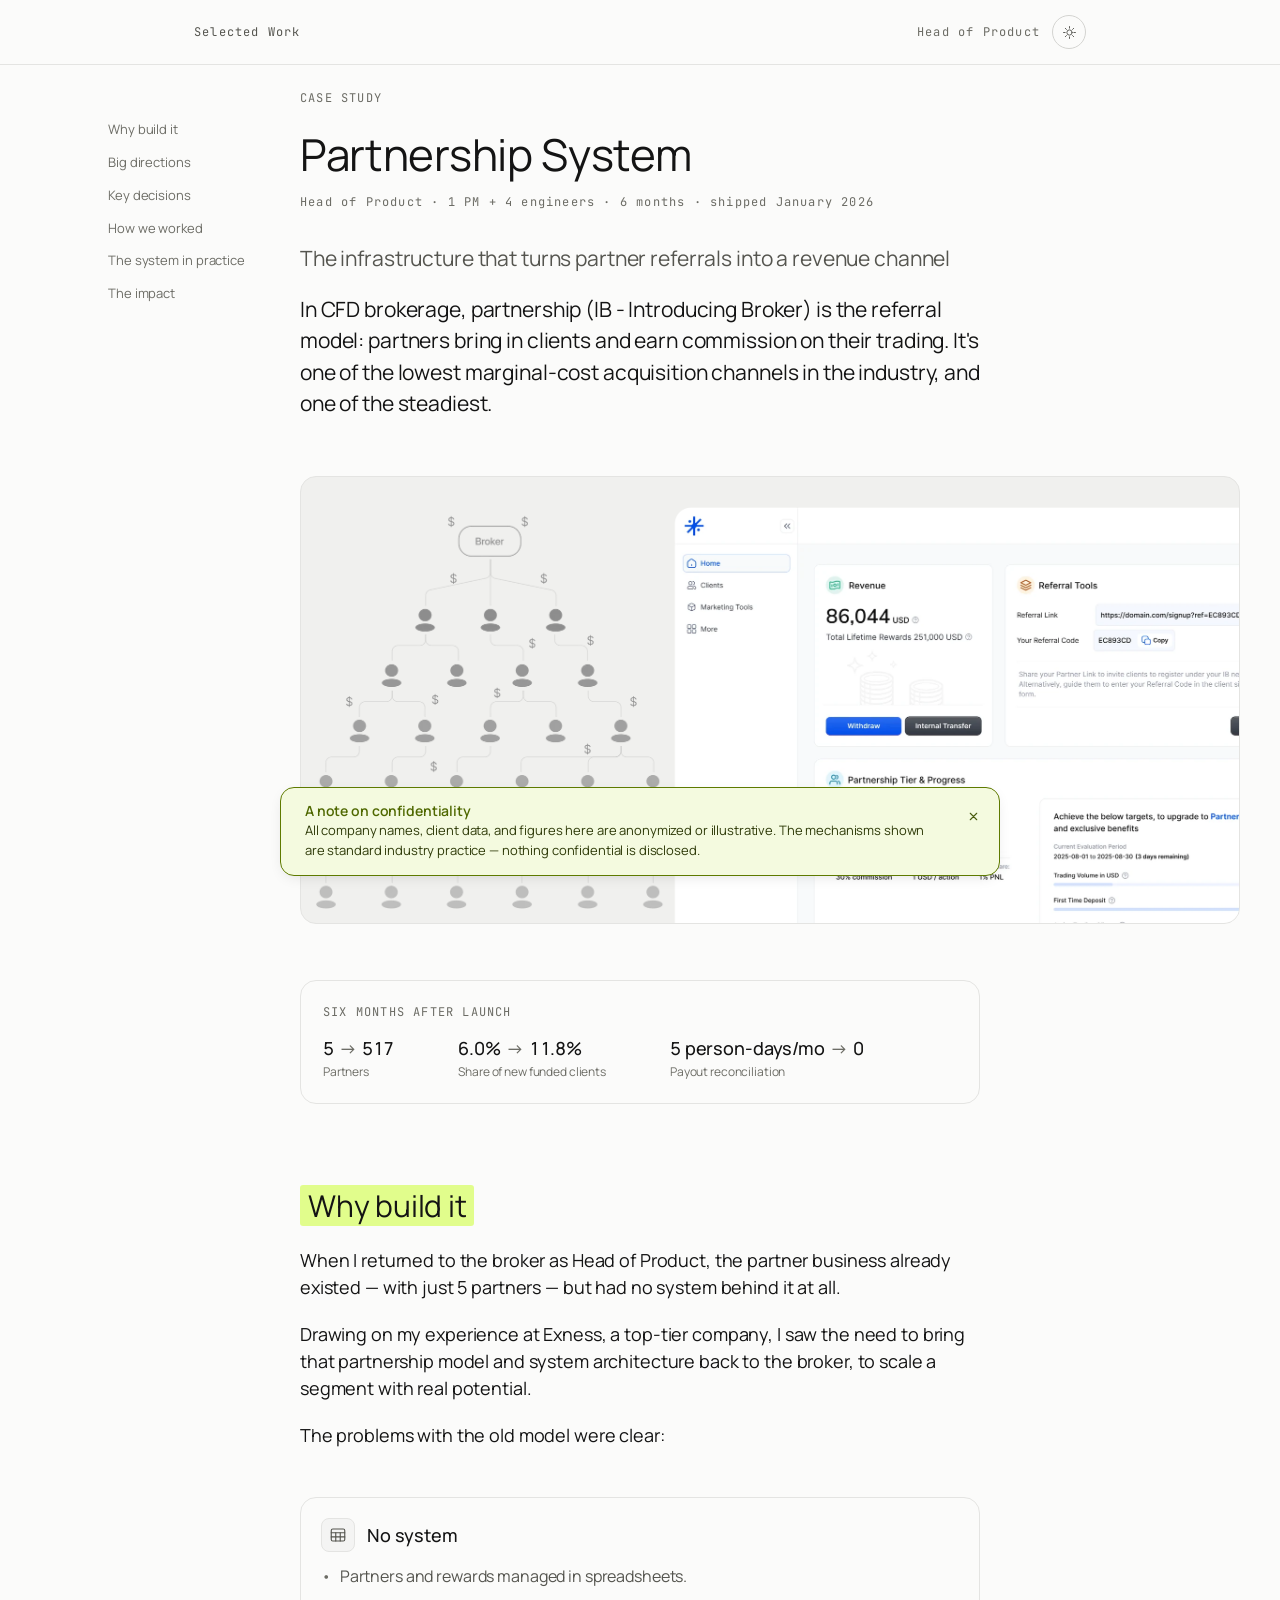
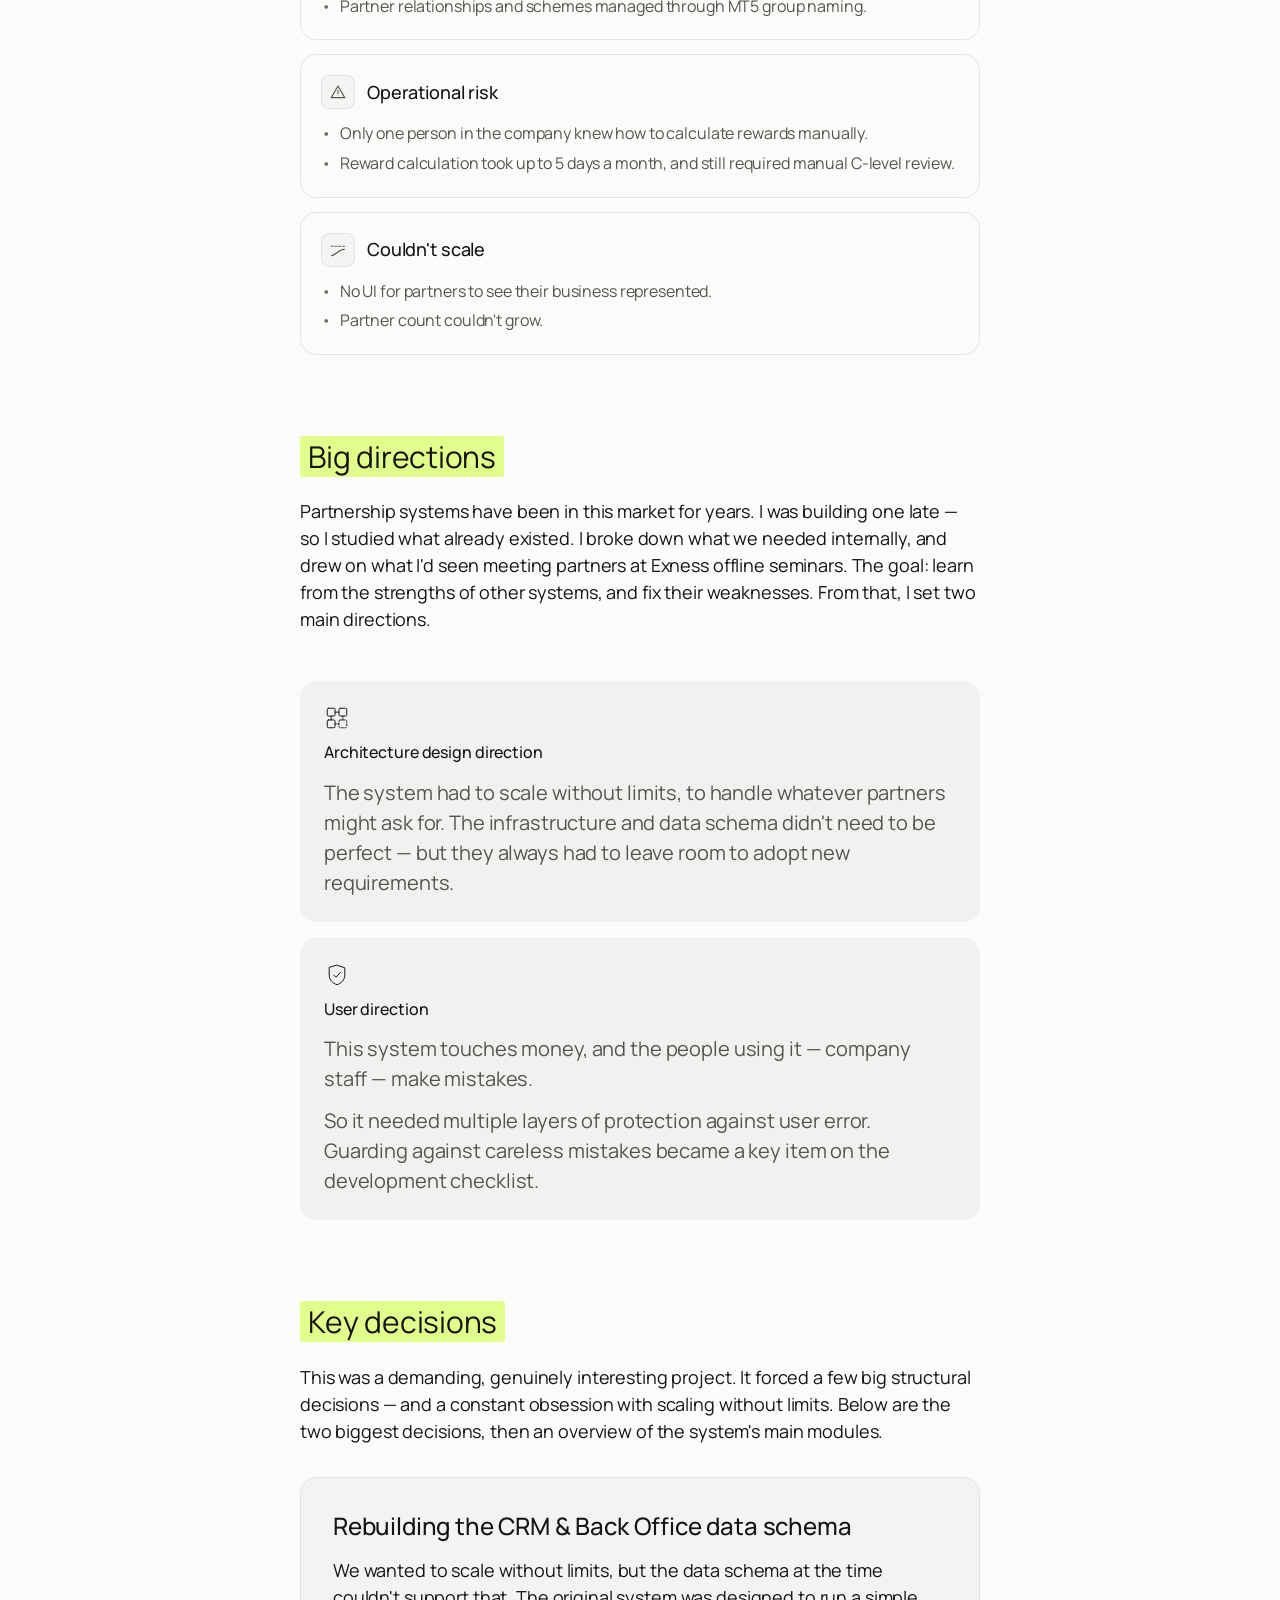
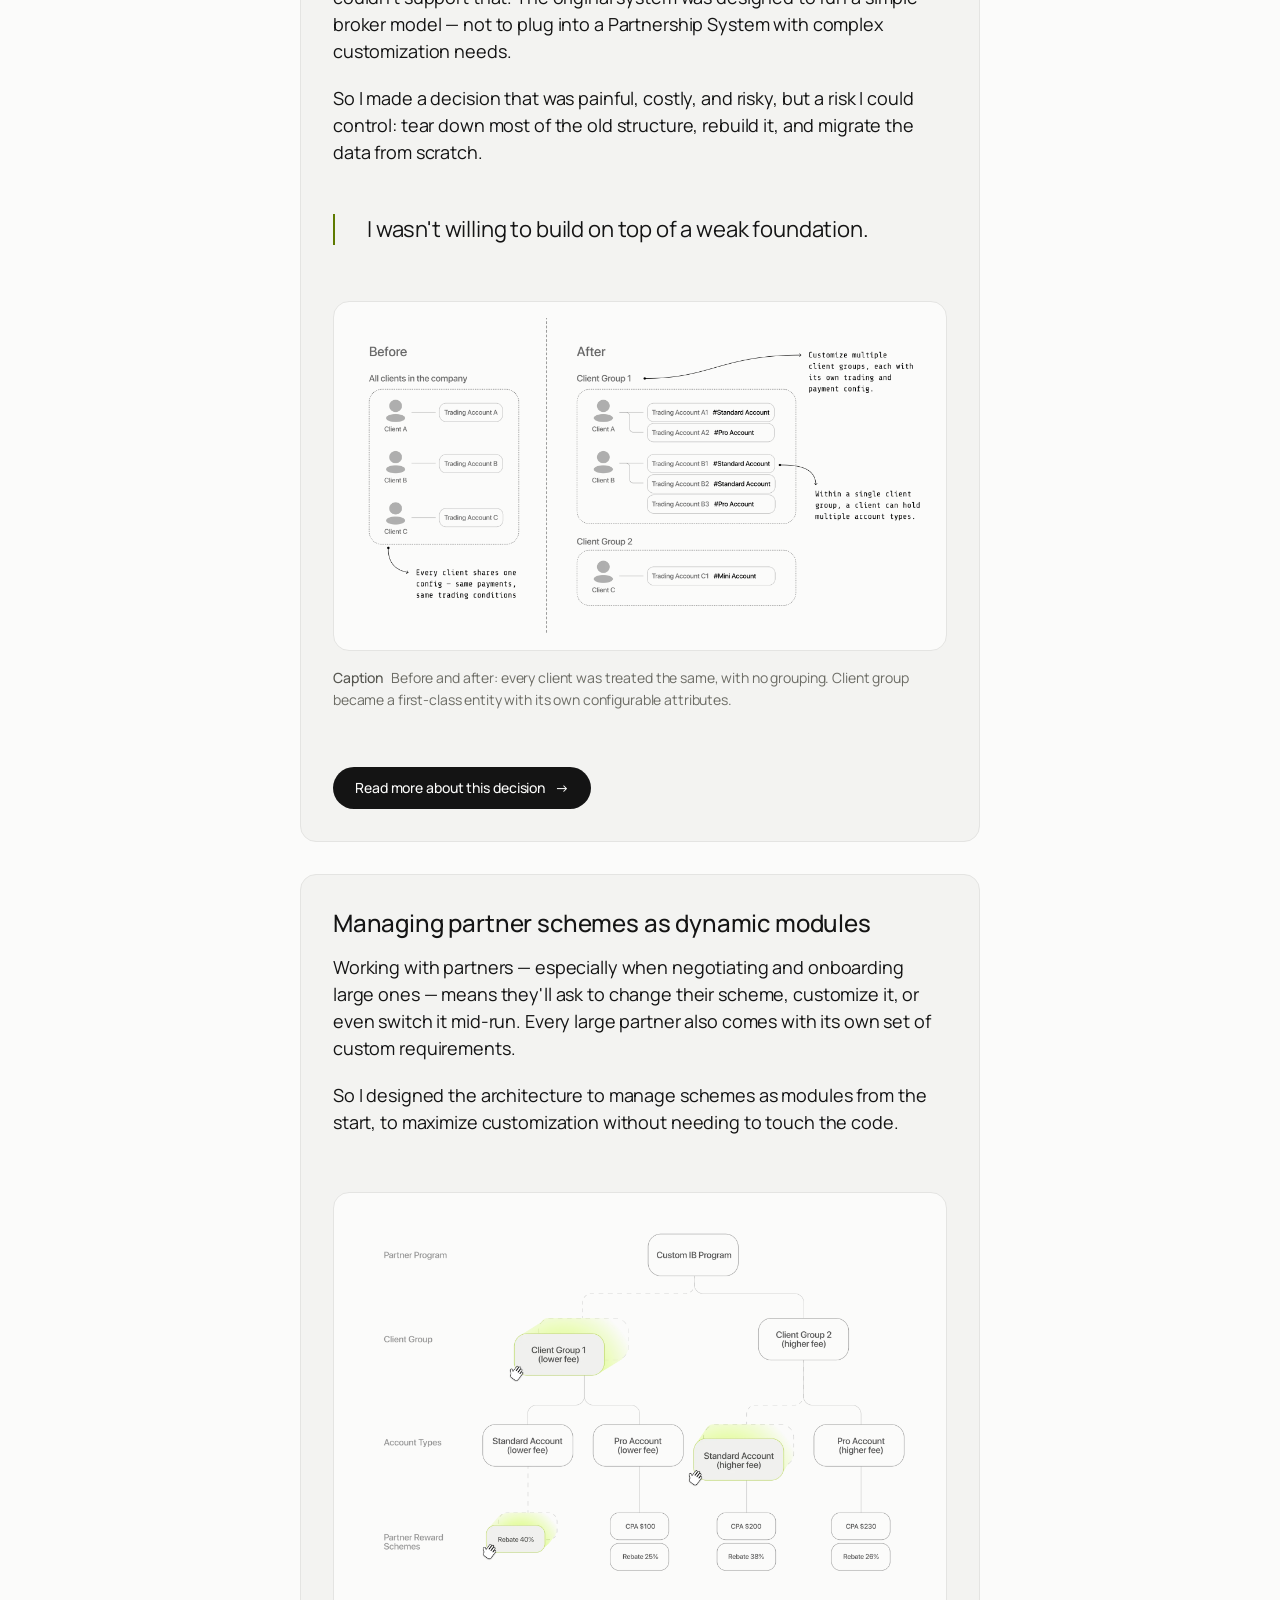
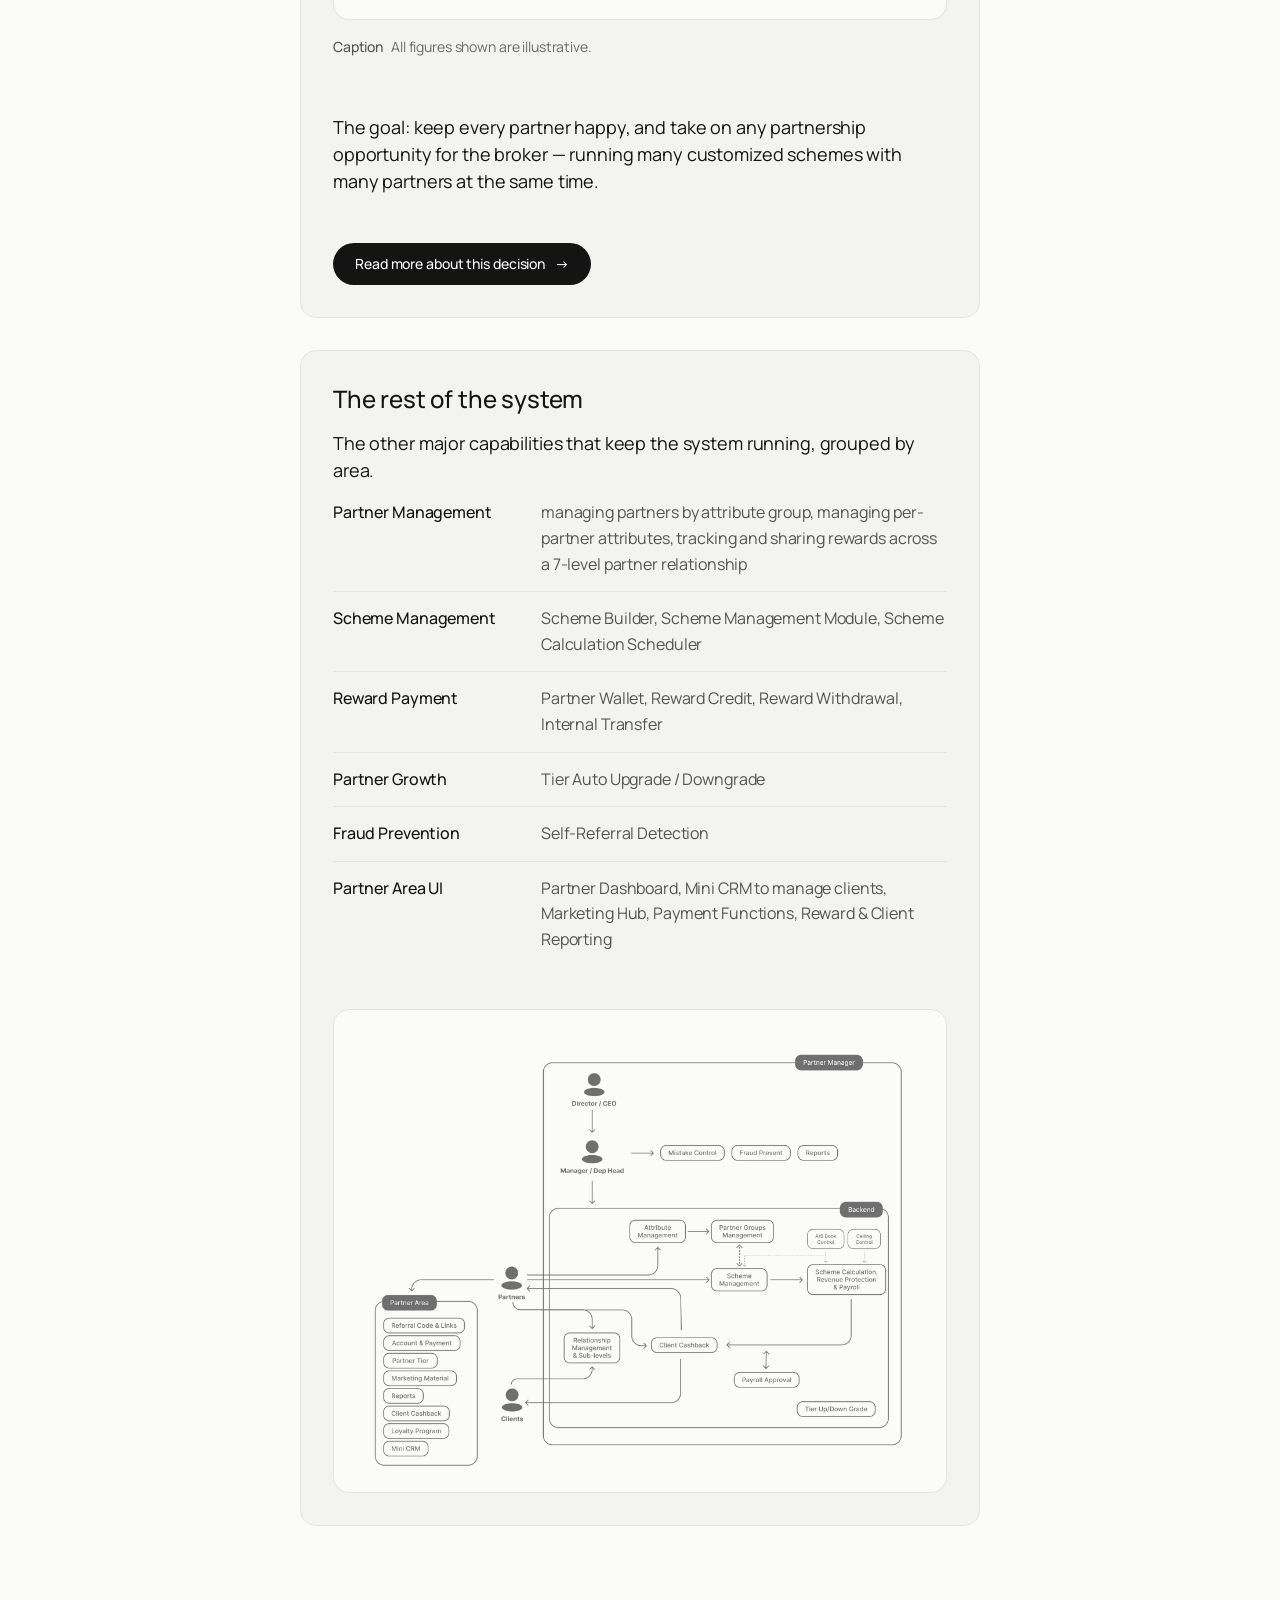
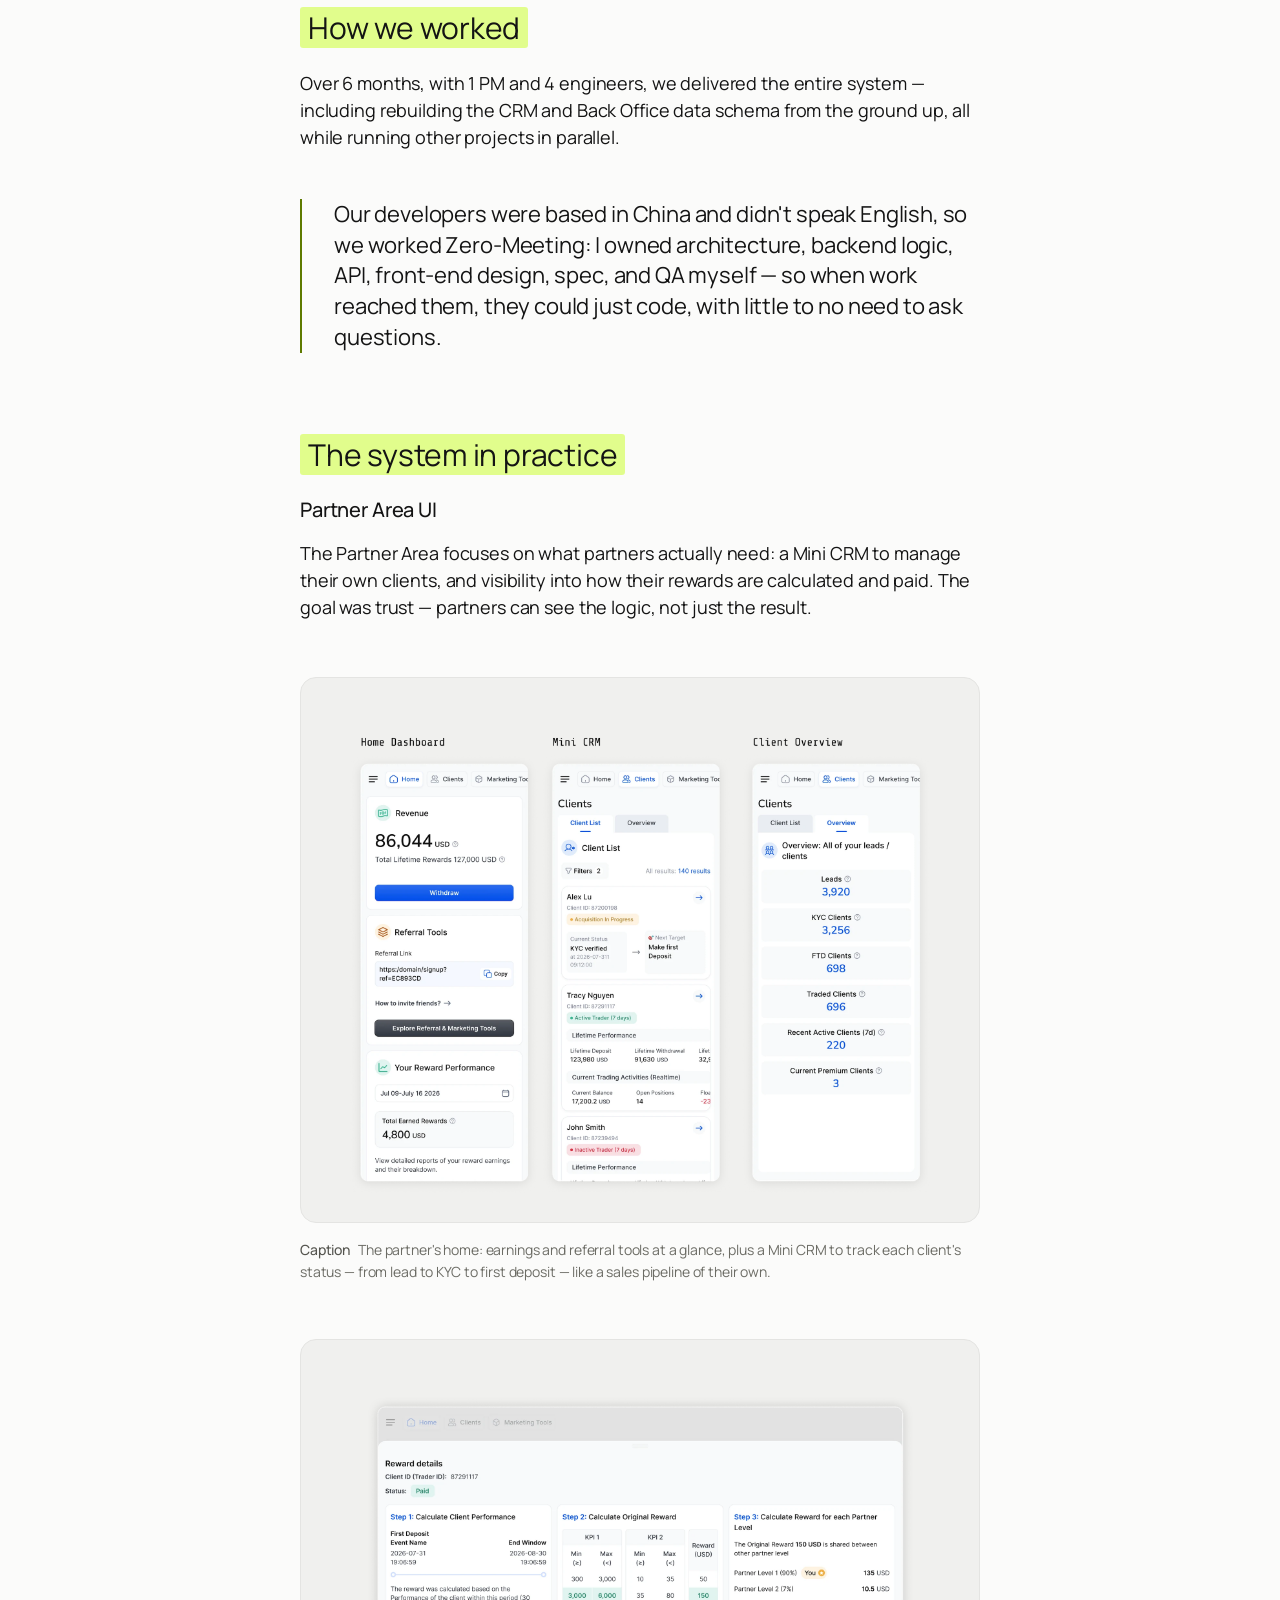
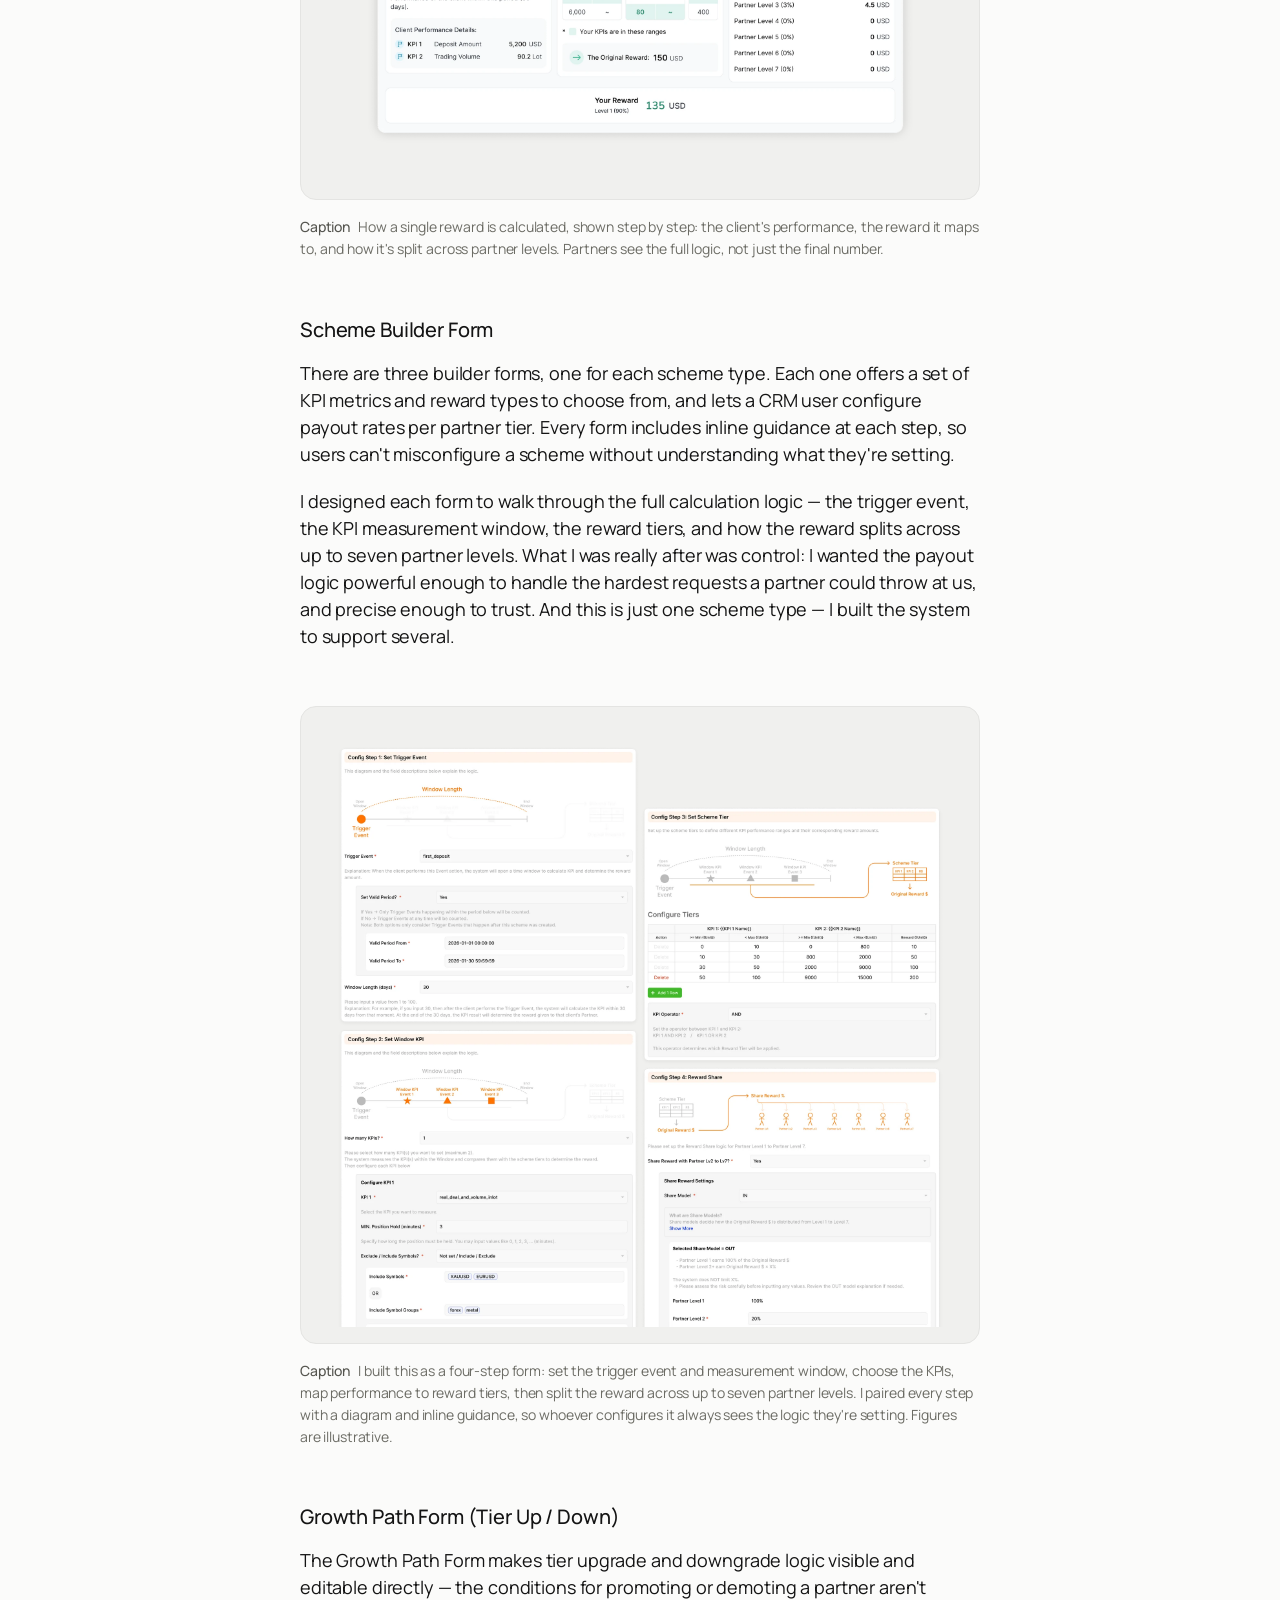
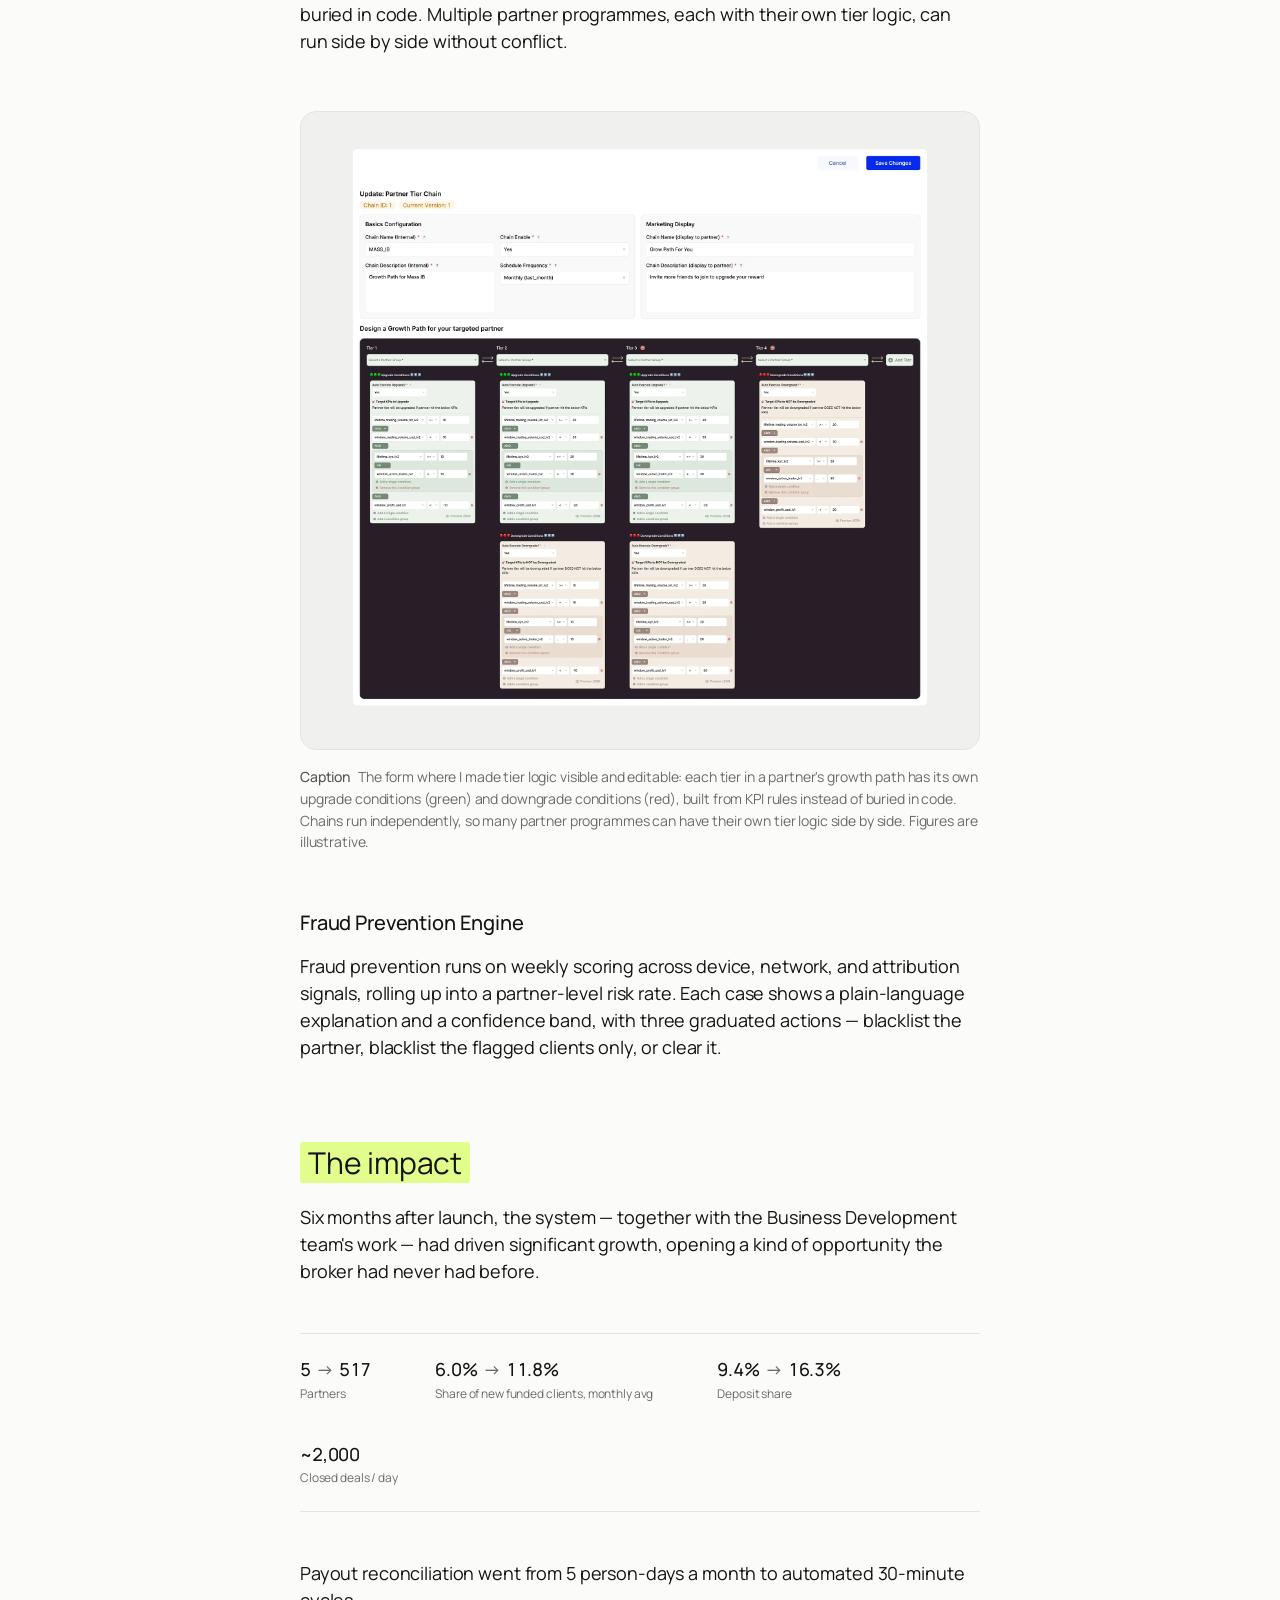
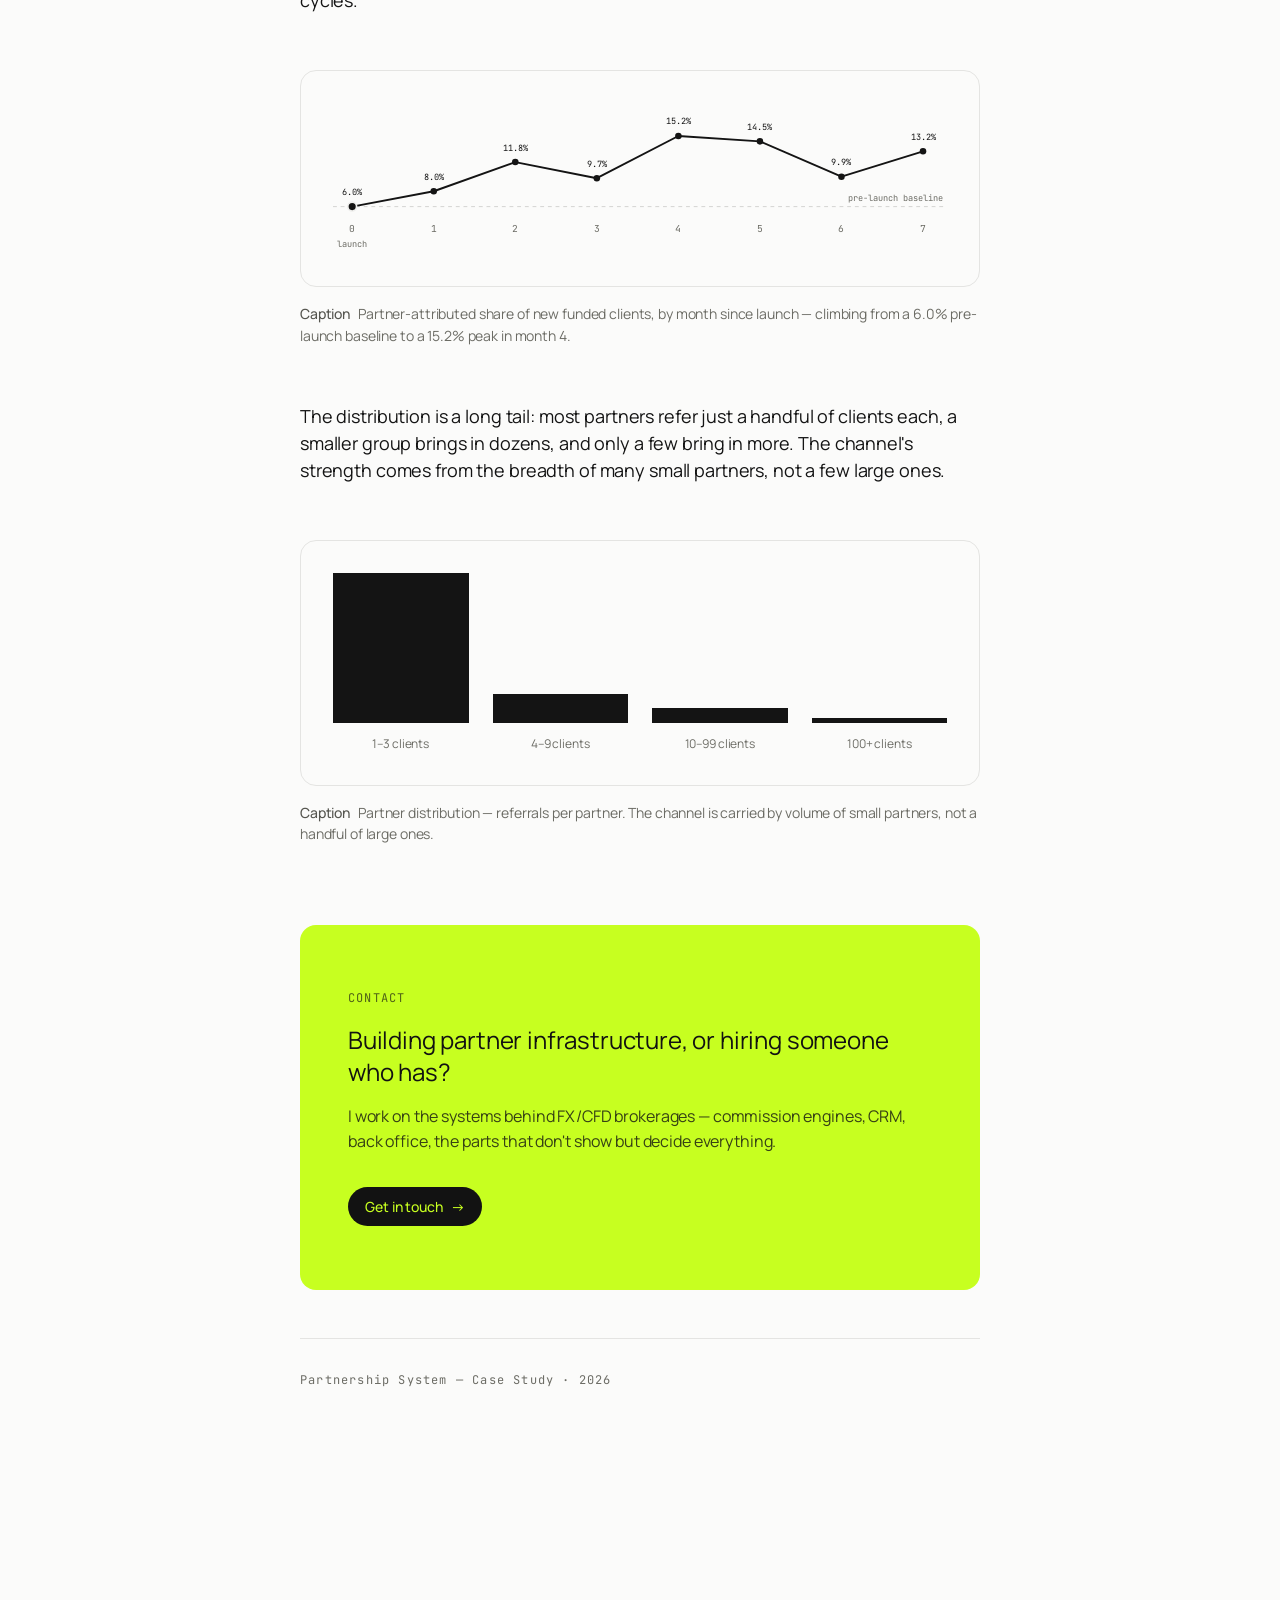
==== partnership-case-study.html @ 78aa5849 "Defer non-hero images with loading="lazy" 24 of 26 images get loading="lazy"; all 26 get decoding="a" ====
<!DOCTYPE html>
<html lang="en" data-theme="light">
<head>
<meta charset="UTF-8">
<meta name="viewport" content="width=device-width, initial-scale=1.0">
<title>Partnership System — Case Study</title>
<meta name="description" content="The infrastructure that turns partner referrals into a revenue channel.">
<!-- theme-color is for Chromium browsers, which do honour it and DO repaint
     when the content attribute changes at runtime.

     It does nothing on iOS 26+. Safari 26 dropped theme-color: the tag still
     parses, the value is ignored. Safari instead samples the background-color
     of a position:fixed/sticky element sitting within 4px of the top (or 3px
     of the bottom), at least 80% wide and 3px tall, and falls back to <body>.
     On this page that source is .topbar. Crucially the sample is taken at
     first render and is never retaken — changing colours from JS does not
     re-tint the bar, by design. So on iOS the status bar is correct on load
     and then holds that colour until the page reloads. Four escalating
     workarounds (re-inserting the tag, deferring through rAF, forcing reflow,
     mutating twice across frames) were tried on device and none can work,
     because none of them touch the mechanism Safari actually reads.

     No media attribute: on browsers that DO read theme-color, the first tag
     whose media matches wins, so an OS-matched media tag would outrank this
     one and follow the system setting instead of the page's own toggle. -->
<meta name="theme-color" id="themeColorMeta" content="#FBFBFA">
<link rel="preconnect" href="https://fonts.googleapis.com">
<link rel="preconnect" href="https://fonts.gstatic.com" crossorigin>
<link href="https://fonts.googleapis.com/css2?family=Manrope:wght@400;500&family=JetBrains+Mono:wght@400;500&display=swap" rel="stylesheet">
<script>
  (function(){
    /* Light is the default: this is a long-form reading surface. */
    var t='light';
    try{ t = localStorage.getItem('nt-theme') || 'light'; }catch(e){}
    t = (t==='dark') ? 'dark' : 'light';
    document.documentElement.setAttribute('data-theme', t);

    window.setThemeColor = function(mode){
      /* Chromium reads this and repaints on change. Safari 26 ignores it. */
      var m = document.getElementById('themeColorMeta');
      if (m) m.setAttribute('content', mode === 'dark' ? '#242424' : '#FBFBFA');

      /* Safari 26: the tint is sampled from the render tree, not from the tag,
         and a colour change alone does not trigger a fresh sample. Taking the
         sampled element out of the render tree and putting it back does — that
         is the only documented lever. display:none is required; opacity or
         visibility leave the element in the tree and still sampled.
         Reading offsetHeight between the two writes forces the removal to be
         laid out, otherwise the pair collapses into one style recalculation
         and the tree never actually changes. */
      var strip = document.getElementById('tintStrip');
      if (strip) {
        strip.style.display = 'none';
        void strip.offsetHeight;
        strip.style.display = '';
      }
    };
    /* Runs in <head>, before first paint. */
    window.setThemeColor(t);
  })();
</script>
<style>
/* ============================================================
   nexttrade.ai — Design Tokens (inlined)
   Base: Supabase, adopted as dark mode. Lime #C7FF20 replaces
   phosphor green. Light mode is a positional inversion.
   LAYOUT: long-form article. Single reading column is the spine.
   ============================================================ */
:root{
  --accent:#C7FF20;
  --accent-hover:#B8EE12;
  --accent-ink:#121212;

  --font-sans:'Manrope', ui-sans-serif, system-ui, -apple-system,
              BlinkMacSystemFont, 'Segoe UI', Roboto, sans-serif;
  --font-mono:'JetBrains Mono', ui-monospace, SFMono-Regular, Menlo,
              Monaco, Consolas, monospace;

  --fw-regular:400;
  --fw-medium:500;

  --tracking:-0.007em;
  --tracking-mono:0.100em;
  --tracking-label:0.08em;

  --text-caption:12px;     --leading-caption:1.5;
  --text-body-sm:14px;     --leading-body-sm:1.43;
  --text-body:16px;        --leading-body:1.5;
  --text-subheading:18px;  --leading-subheading:1.38;
  --text-heading-sm:24px;  --leading-heading-sm:1.33;
  --text-heading:36px;     --leading-heading:1.2;
  --text-display:72px;     --leading-display:1;

  /* article layer: prose runs at the 18px step with reading leading,
     and the title caps below display — 72px is landing-page scale.
     1.5, not 1.6: the type size already sits at the low end of the long-form
     band, so the density complaint was leading and paragraph air, not glyph
     size. 1.5 lands between the news register (1.4) and long-form (1.6). */
  --leading-prose:1.5;

  /* Article type ladder — one size per role, no shared steps.
     desktop: 16 -> 18 -> 20 -> 21 -> 22 -> 30 -> 44
     mobile : 15 -> 17 -> 20 -> 18 -> 18 -> 24 -> 30   (overrides below) */
  --text-title:44px;    /* hero h1                */
  --text-h2:30px;       /* section heading        */
  --text-pull:22px;     /* pull-quote             */
  --text-lede:21px;     /* lede + subtitle/deck   */
  --text-subhead:20px;  /* h3.sub                 */
  --text-dbox-title:24px; /* decision-box title — fills the empty 20->30 rung */
  --text-prose:18px;    /* main body              */
  --text-nested:16px;   /* deep-dive / list / quote */

  --space-8:8px;   --space-16:16px;  --space-24:24px;  --space-32:32px;
  --space-40:40px; --space-48:48px;  --space-64:64px;  --space-80:80px;
  --space-96:96px; --space-112:112px;--space-128:128px;

  --radius-input:8px; --radius-card:16px; --radius-pill:9999px;

  /* Vertical rhythm scale — ascending, each step visibly distinct:
     line 28.8 -> paragraph 28 -> sub-head 48 -> figure 56 -> section 80 */
  --gap-para:20px;          /* p -> p — was 28 (a full blank line at 1.6) */
  --gap-block:48px;         /* .figures, details, list, note, h3.sub, .pull */
  --gap-figure:56px;        /* figures, symmetric               */
  --gap-section:80px;       /* .sec / .burst, uniform           */
  --gap-sec-after:20px;     /* h2 -> first paragraph            */
  --gap-subhead-after:16px; /* h3.sub -> its first paragraph    */
  --gap-dbox:32px;          /* decision box -> decision box     */

  --measure:680px;      /* the reading column — the spine */
  --measure-wide:940px; /* figures may break to here, never further */
  --measure-modal:720px;/* dialog panel — just past the 680px column, not a slab */
}

/* ---------- DARK — the base ---------- */
:root,
[data-theme="dark"]{
  color-scheme:dark;
  --canvas:#242424;
  --surface:#242424;
  --surface-raised:#323232;
  --surface-art:#212121;
  /* The ONE tinted surface on the page. Every other card is canvas-coloured and
     defined only by its hairline; the three decision boxes deliberately break
     that so they read as self-contained blocks. Dark lifts, light sinks. */
  --surface-2:#2B2B2B;
  /* The one RECESSED surface — direction boxes. Sits a step BELOW the canvas,
     the exact mirror of --surface-2's step above it (1.098:1 down vs 1.096:1
     up), so the raised and recessed components read as opposite rungs of the
     same ladder. The hairline gets STRONGER on it (1.52:1 vs 1.39:1 on canvas). */
  --surface-sunken:#1C1C1C;
  --scrim:rgba(0,0,0,0.66);
  --shadow-modal:0 24px 48px -12px rgba(0,0,0,0.72);
  --border:#3B3B3B;
  --border-strong:#454545;
  --stroke-art:#595959;
  --ink:#fafafa;        /* headings, numerals, diagram strokes — stays Snow */
  /* Long body passages only — headings stay at Snow. Snow over Obsidian
     halates on a long article, so body sits well below it at 204 — 9.67:1
     on the #242424 canvas (AAA is 7.0). Do not apply this to headings, and
     note --ink-2 (180) sits just below it: the nested/deep-dive register is
     only 24 steps darker, so neither may move without the other. */
  --ink-body:#CCCCCC;
  --ink-2:#b4b4b4;
  --ink-3:#8B8B8B;
  --ghost-border:#454545;
  --ghost-hover:rgba(255,255,255,0.04);
  --accent-mark:#C7FF20;   /* numerals, pull rule, figure arrows */
  /* Marker wash — alpha on the fill, never the opacity property (that would
     fade the heading text too). In dark the two contrasts move in OPPOSITE
     directions as alpha rises: marker-vs-canvas climbs while snow-vs-marker
     falls, crossing near .47. Chosen after a side-by-side at .20 / .35 / .50:
        .20  rgb(54,65,21)     marker 1.72:1   text 10.46:1   <- this
        .35  rgb(81,101,23)    marker 2.83:1   text  6.34:1
        .50  rgb(109,137,25)   marker 4.68:1   text  3.84:1
     .20 keeps the marker a quiet tint and leaves the heading text with the
     most headroom — 10.46:1 clears AA and AAA outright, so the h2 size is
     no longer load-bearing for contrast. Note there is NO murky mid-zone in
     dark: separation is monotonic in alpha. The near-1.0 figure that turns up
     in the history is LIGHT mode, which sits at 1.09:1 and reads on hue. */
  --accent-wash:rgba(199,255,32,0.20);
  --focus:#C7FF20;

  /* Notice bar — the one element allowed to float, tinted in the page's own
     lime. Dark values are NOT the light ones dimmed: the panel is set just
     ABOVE the canvas (1.15:1) so it reads as lifted rather than recessed,
     which is what a toast should do. Measured on #2A3116:
       body #E6F5C4 11.76:1 · title #C7FF20 11.46:1
       border #A8D82A 8.08:1 · close #B7CE86 7.87:1
     The title takes the full accent and the border steps back from it: a 1px
     rule at full strength would ring the whole bar in the loudest lime on the
     page, while the same colour as a short bold line reads as a highlight. */
  --notice-bg:#2A3116;
  --notice-border:#A8D82A;
  --notice-title:#C7FF20;
  --notice-ink:#E6F5C4;
  --notice-x:#B7CE86;
  --shadow-notice:0 4px 16px -6px rgba(0,0,0,0.55);
}

/* ---------- LIGHT — same system, lights on ---------- */
[data-theme="light"]{
  color-scheme:light;
  --canvas:#FBFBFA;
  --surface:#FBFBFA;
  --surface-raised:#F4F4F3;
  --surface-art:#F0F0EE;
  --surface-2:#F3F3F1;   /* positional twin of dark's #2B2B2B: one step off canvas */
  --surface-sunken:#F1F1EF; /* recessed twin of dark's #1C1C1C. Light cannot go
                               lighter than a near-white canvas, so "recessed"
                               here is a deeper step than --surface-2, not a
                               reversed one — 1.092:1 vs the canvas.          */
  --scrim:rgba(20,20,20,0.42);
  --shadow-modal:0 24px 48px -12px rgba(20,20,20,0.20);
  --border:#E4E4E2;
  --border-strong:#D3D3D0;
  --stroke-art:#8A8A83; /* 3.05:1 on the art panel — light is the default surface,
                           so informational line-art is tuned for legibility here
                           rather than mirroring dark's Graphite exactly */
  --ink:#141414;
  --ink-body:#141414;   /* light needs no softening — dark ink on light does not halate */
  --ink-2:#55554F;
  --ink-3:#6C6C65;      /* clears AA on the art panel (4.64), not just the canvas */
  --ghost-border:#D3D3D0;
  --ghost-hover:rgba(20,20,20,0.04);
  --accent-mark:#5E7A00;   /* lime hue held (74deg), luminance inverted */
  /* Marker wash — alpha on the fill, never the opacity property (that would
     fade the heading text too). Light holds 0.50 while dark runs 0.20: the
     two canvases are not symmetric here. Lime over near-white barely shifts
     luminance (1.09:1 even at 0.50), so light needs the alpha to register at
     all; lime over obsidian gains luminance fast, so dark needs far less. */
  --accent-wash:rgba(199,255,32,0.50);
  --focus:#141414;

  /* Notice bar, light. Measured on #F4FADF:
       body #2E3A08 11.36:1 · title #4F6800 5.91:1
       border #5E7A00 4.60:1 · close #4A5C10 6.92:1
     Raw lime over near-white sits at 1.09:1 and would vanish, so light works
     in the hue-held, luminance-inverted accent the headings already use. */
  --notice-bg:#F4FADF;
  --notice-border:#5E7A00;
  --notice-title:#4F6800;
  --notice-ink:#2E3A08;
  --notice-x:#4A5C10;
  --shadow-notice:0 4px 16px -6px rgba(20,20,20,0.16);
}

/* ---------- BASE ---------- */
*{ box-sizing:border-box; }
html{ scroll-behavior:smooth; }
body{
  margin:0;
  background:var(--canvas);
  color:var(--ink-body);
  font-family:var(--font-sans);
  font-weight:var(--fw-regular);
  font-size:var(--text-prose);
  line-height:var(--leading-prose);
  letter-spacing:var(--tracking);
  -webkit-font-smoothing:antialiased;
  transition:background .25s ease, color .25s ease;
}
::selection{ background:var(--accent); color:var(--accent-ink); }
/* Headings stay at full Snow — halation is a long-passage problem, not a
   short-line one, and the brightness carries the article's hierarchy. */
h1,h2,h3,h4{ font-weight:var(--fw-regular); margin:0; letter-spacing:var(--tracking); color:var(--ink); }
code,kbd,samp,pre{ font-family:var(--font-mono); letter-spacing:var(--tracking-mono); }
:focus-visible{ outline:1px solid var(--focus); outline-offset:3px; }

a{ color:var(--ink); text-decoration:underline; text-underline-offset:3px; text-decoration-color:var(--border-strong); }
a:hover{ text-decoration-color:var(--ink); }

/* ============================================================
   ARTICLE GRID
   One column holds the prose. Figures may break to --measure-wide.
   Nothing else spans. No grids of cards anywhere.
   ============================================================ */
.article{
  display:grid;
  grid-template-columns:
    minmax(var(--space-24), 1fr)
    min(var(--measure), 100% - var(--space-48))
    minmax(var(--space-24), 1fr);
}
.article > *{ grid-column:2; }
/* The wide break, now used by the HERO FIGURE ONLY. Every other article-level
   figure sits flush in the reading column, so the page has one deliberate
   full-bleed moment at the top and an unbroken 680px measure thereafter.
   Starting at grid line 2 pins the left edge flush with the column, so the
   left gutter — where the sticky TOC lives — is never encroached on. The
   width cap is measured against the remaining area (column + right gutter)
   minus one page margin, so on a narrow desktop the figure extends less
   rather than reaching the viewport edge; at mobile it collapses to the
   column exactly. */
.article > .wide{
  grid-column:2 / -1;
  width:min(var(--measure-wide), 100% - var(--space-24));
  margin-inline:0;
}

/* ---------- Safari 26 tint source ----------
   Safari 26 ignores theme-color and instead samples the background-color of a
   fixed/sticky element within 4px of the top, >=80% wide and >=3px tall.
   On this page that was .topbar — but .topbar is 88%-alpha canvas over a 10px
   backdrop blur, and Safari reads background-color AND backdrop-filter, so it
   was sampling a translucent value rather than the canvas itself.
   This strip is the exact canvas colour, fully opaque, 3px tall (the
   documented minimum) and pinned at top:0, so it wins the sample and the
   colour is exact. pointer-events:none so it cannot swallow taps on the bar
   beneath it, and it is invisible because it sits on canvas-coloured chrome.
   It is also the lever the toggle uses: WebKit re-evaluates tinting when the
   render tree changes, so dropping this element and restoring it is the one
   documented way to make Safari take a fresh sample at runtime. */
.tint-strip{
  position:fixed; top:0; left:0; width:100%; height:3px;
  background:var(--canvas);
  pointer-events:none; z-index:60;
}

/* ---------- top bar ---------- */
.topbar{
  position:sticky; top:0; z-index:40;
  background:var(--canvas); border-bottom:1px solid var(--border);
}
@supports (backdrop-filter:blur(2px)){
  .topbar{ background:color-mix(in srgb, var(--canvas) 88%, transparent); backdrop-filter:blur(10px); }
}
.topbar-inner{
  max-width:var(--measure-wide); margin:0 auto; padding:0 var(--space-24);
  height:64px; display:flex; align-items:center; justify-content:space-between; gap:16px;
}
/* A label, not a link — there is no portfolio index to return to yet, so the
   "←" pseudo-element and the hover colour were removed along with the href.
   An arrow that goes nowhere is worse than no arrow. */
.brand{
  font-family:var(--font-mono); font-size:var(--text-caption);
  letter-spacing:var(--tracking-mono); color:var(--ink-2);
  display:inline-flex; align-items:center; gap:8px;
}
.topbar .right{ display:flex; align-items:center; gap:12px; }
.topbar .role{
  font-family:var(--font-mono); font-size:var(--text-caption);
  letter-spacing:var(--tracking-mono); color:var(--ink-3);
}
.theme-toggle{
  background:transparent; border:1px solid var(--ghost-border);
  border-radius:var(--radius-pill); width:34px; height:34px;
  cursor:pointer; color:var(--ink-2);
  display:inline-flex; align-items:center; justify-content:center;
  transition:border-color .15s ease, color .15s ease;
}
.theme-toggle:hover{ border-color:var(--stroke-art); color:var(--ink); }
.theme-toggle svg{ width:15px; height:15px; }
[data-theme="dark"]  .icon-sun{ display:none; }
[data-theme="light"] .icon-moon{ display:none; }

/* ---------- table of contents — desktop only, quiet ----------
   Fixed and anchored to the reading column's left edge. It only appears
   once there is genuinely room beside the 680px measure: below 1160px the
   block would collide with the viewport edge, so it is not rendered. */
.toc{ display:none; }
@media (min-width:1160px){
  .toc{
    display:block; position:fixed; z-index:30;
    top:120px;
    right:calc(50% + (var(--measure) / 2) + 36px);
    width:170px;
    max-height:calc(100vh - 180px);
    overflow-y:auto;
  }
}
.toc ul{ list-style:none; margin:0; padding:0; }
.toc li + li{ margin-top:14px; }
.toc a{
  display:block; padding-left:12px;
  border-left:2px solid transparent;
  font-size:13px; line-height:1.45; letter-spacing:var(--tracking);
  color:var(--ink-3); text-decoration:none;
  transition:color .15s ease, border-color .15s ease;
}
.toc a:hover{ color:var(--ink-2); }
.toc a.active{
  color:var(--ink); font-weight:var(--fw-medium);
  border-left-color:var(--accent-mark);
}

/* ---------- masthead ---------- */
.masthead{ padding:var(--space-24) 0 0; }   /* top gap == the article's 24px horizontal gutter */
.kicker{
  font-family:var(--font-mono); font-size:var(--text-caption);
  letter-spacing:var(--tracking-mono); text-transform:uppercase;
  color:var(--ink-3); margin:0 0 var(--space-24);
}
h1.title{
  font-size:clamp(30px, 5.4vw, var(--text-title));
  line-height:1.08; margin:0 0 14px;
}
.deck{
  font-size:var(--text-lede); line-height:1.42;
  color:var(--ink-2); margin:0;
}
/* Byline — title metadata. Sits tight under the h1 so it groups with the
   title rather than splitting the subtitle from the lede. Plain muted mono:
   no box, no highlight. --ink-3 clears AA on the canvas (5.11 light / 5.36
   dark) — the earlier 4.44 problem was against the raised panel, now gone. */
.byline{
  margin:0 0 var(--space-32);
  font-family:var(--font-mono); font-size:var(--text-caption);
  letter-spacing:var(--tracking-mono); line-height:1.6;
  color:var(--ink-3);
}

/* ---------- prose ---------- */
p{ margin:0 0 var(--gap-para); }   /* governs NESTED contexts; article children are zeroed below */
.lede{ font-size:var(--text-lede); line-height:1.5; color:var(--ink-body); }

/* ---------- disclosure notice ----------
   A floating toast pinned to the bottom of the viewport. It lives OUTSIDE
   <article> on purpose: as an article child the rhythm rules would hand it a
   28px margin-top, and a margin on a fixed element offsets the resolved inset
   — the bar would sit 28px lower than `bottom` asks for.
   Centred by left+right insets plus `margin-inline:auto`; no transform, so
   nothing here becomes a containing block for other fixed descendants.
   z-index sits under the modal (100) so an open deep-dive covers it, and the
   page keeps a JS-measured bottom padding so the footer clears the bar. */
.disclosure{
  position:fixed; z-index:50;
  left:var(--space-24); right:var(--space-24); bottom:var(--space-24);
  margin-inline:auto; max-width:var(--measure-modal);
  display:flex; align-items:flex-start; gap:var(--space-16);
  padding:14px 12px 15px var(--space-24);
  background:var(--notice-bg);
  border:1px solid var(--notice-border);
  border-radius:14px;
  /* NOT --shadow-modal. That token is built for a panel floating in the middle
     of a scrimmed viewport: 0 24px 48px -12px, which reaches 24 + 48/2 - 12 =
     36px below its own box at alpha .72 in dark. This bar sits 16px off the
     bottom edge, so 20px of that dark band was clipped by the viewport — it
     read as a hard line across the foot of the screen with a fade above it,
     worst on a phone. A toast needs a short shadow, not a modal's. */
  box-shadow:var(--shadow-notice);
  font-size:13px; line-height:1.5; color:var(--notice-ink);
}
.disclosure-text{ flex:1; min-width:0; }
.disclosure-title{
  font-size:14px; font-weight:600; line-height:1.35;
  color:var(--notice-title); margin:0 0 3px;
}
/* [hidden] has to be restated: the UA sheet's `display:none` for [hidden] is a
   type-level rule, so the class's `display:flex` beats it and dismissing
   would silently do nothing. */
.disclosure[hidden]{ display:none; }
.disclosure p{ margin:0; }
/* 28px box around a 13px glyph — the mark stays small while the hit area
   clears the 24x24 minimum (WCAG 2.5.8) with room to spare. */
.disclosure-x{
  flex:none; width:28px; height:28px; align-self:flex-start;
  display:grid; place-items:center;
  background:none; border:0; border-radius:var(--radius-pill);
  color:var(--notice-x); cursor:pointer;
}
.disclosure-x svg{ width:13px; height:13px; }
.disclosure-x:hover{ color:var(--notice-ink); }
.disclosure-x:focus-visible{ outline:2px solid var(--notice-border); outline-offset:2px; }

@media (max-width:720px){
  .disclosure{
    left:var(--space-16); right:var(--space-16); bottom:var(--space-16);
    gap:8px; padding:12px 8px 12px var(--space-16); border-radius:12px;
  }
}
@media (prefers-reduced-motion:no-preference){
  .disclosure{ animation:notice-rise .32s ease-out both; }
}
@keyframes notice-rise{
  from{ opacity:0; transform:translateY(12px); }
  to  { opacity:1; transform:none; }
}
strong,b{ font-weight:var(--fw-medium); }
.code-inline{
  font-family:var(--font-mono); font-size:0.8em;
  letter-spacing:var(--tracking-mono);
  background:var(--surface-raised); border:1px solid var(--border);
  color:var(--ink); padding:2px 7px; border-radius:var(--radius-input);
  white-space:nowrap;
}

/* ---------- section headings — lime marker, hugging the text ----------
   The highlight is an INLINE background so it wraps the words and stops
   where they stop; box-decoration-break:clone re-applies the padding and
   radius to every wrapped line. Identical in both modes — the accent is
   only ever a fill with dark ink on it, which reads on either canvas. */
.sec{ scroll-margin-top:104px; }
.sec h2{
  display:inline;
  /* Zero vertical padding is deliberate. Manrope's inline content area is
     ~1.375em — far taller than its cap height — so the lime still sits proud
     of the letters without any padding, and a wrapped heading's blocks clear
     each other at any line-height >= 1.375. Adding vertical padding pushes
     that floor above 1.5 and silently reintroduces overlap. */
  font-size:var(--text-h2); line-height:1.45;
  /* Text is --ink, not --accent-ink: the 30% wash lands pale over the light
     canvas but dark over the dark one, so the label has to flip with the
     mode. Dark ink on the dark-mode wash would measure only 2.16:1. */
  background:var(--accent-wash); color:var(--ink);
  padding:0 8px; border-radius:3px;
  -webkit-box-decoration-break:clone;
          box-decoration-break:clone;
}
h3.sub{
  font-size:var(--text-subhead); line-height:1.4;
  font-weight:var(--fw-medium); color:var(--ink);
}
/* Decision-box title — the anchor for a whole box of content. Deliberately
   NOT given the lime wash: that marker stays exclusive to .sec h2, so the
   "section vs item-within-section" distinction survives. These outrank body
   copy by size and weight alone. Tighter leading than h3.sub because the
   larger size no longer needs 1.4 to breathe. */
.dbox-title{
  font-size:var(--text-dbox-title); line-height:1.3;
  font-weight:var(--fw-medium); color:var(--ink);
  letter-spacing:var(--tracking);
}

/* ---------- stat card: label + row as one self-contained unit ----------
   Same card rule as the A/B/C cluster: the canvas colour, defined only by a
   hairline. The card border now does the separating, so the row's own
   top/bottom rules come off inside it. */
.stat-card{
  background:var(--canvas);
  border:1px solid var(--border);
  border-radius:var(--radius-card);
  padding:22px;
}
.stat-card .kicker{ margin:0 0 16px; }
.stat-card .figures{ border:0; padding:0; }

/* ---------- marquee track ----------
   display:contents on desktop means the track has no box at all — the stats
   stay direct flex children of the row, so the desktop layout is untouched
   and the duplicate copy never exists there. On mobile it becomes a real
   flex row that can be translated.
   Travel distance: the track holds two identical copies, so one copy plus
   one gap is (50% + half a gap). Landing exactly there puts copy 2's first
   stat where copy 1's was — the reset is invisible. */
.rail-track{ display:contents; }
@keyframes rail-drift{
  from{ transform:translateX(0); }
  to  { transform:translateX(calc(-50% - (var(--space-32) / 2))); }
}

/* ---------- stat rail: the row plus its scroll affordance ----------
   The fade must sit ON TOP of the stats, so it is an overlay on a positioned
   wrapper — a background gradient would paint behind the text and fade
   nothing. Visibility is driven by a tiny scroll handler, because CSS alone
   cannot tell whether there is more content to scroll to. */
.stat-rail{ position:relative; }
.stat-rail::before,
.stat-rail::after{
  content:''; position:absolute; top:1px; bottom:1px; width:44px;
  pointer-events:none; opacity:0; transition:opacity .18s ease; z-index:1;
}
.stat-rail::before{ left:0;  background:linear-gradient(to right, var(--canvas), transparent); }
.stat-rail::after { right:0; background:linear-gradient(to left,  var(--canvas), transparent); }
.stat-rail.scrollable:not(.at-start)::before{ opacity:1; }
.stat-rail.scrollable:not(.at-end)::after{ opacity:1; }

/* ---------- the one inline figures row — hairline bounded ---------- */
.figures{
  display:flex; flex-wrap:wrap; gap:var(--space-40) var(--space-64);
  border-top:1px solid var(--border); border-bottom:1px solid var(--border);
  padding:var(--space-24) 0;
}
.figures .f-num{
  display:block; font-size:var(--text-subheading); line-height:1.3;
  font-weight:var(--fw-medium); color:var(--ink);
  font-variant-numeric:tabular-nums; letter-spacing:var(--tracking);
}
.figures .f-lab{
  display:block; font-size:var(--text-caption); line-height:1.4;
  color:var(--ink-3); margin-top:4px;
}
.arrow{ color:var(--ink-3); margin:0 5px; }

/* ---------- A/B/C cluster — compact stacked units, single column ----------
   No rules, no boxes, no per-item padding. The letter and the heading share
   one line (both inline, so they baseline-align for free), the two lines of
   copy sit tight underneath, and 24px separates one unit from the next. */
.inline-list{ padding:0; list-style:none; }
/* Card = the canvas colour, defined only by its hairline. No fill, no shadow —
   the same rule every other surface on the page follows. */
.inline-list > li{
  background:var(--canvas);
  border:1px solid var(--border);
  border-radius:var(--radius-card);
  padding:20px;
}
.inline-list > li + li{ margin-top:14px; }
.il-head{ display:flex; align-items:center; gap:12px; margin-bottom:12px; }
.il-icon{
  flex:0 0 34px; width:34px; height:34px;
  background:var(--surface-raised);
  border:1px solid var(--border);
  border-radius:var(--radius-input);
  display:inline-flex; align-items:center; justify-content:center;
  color:var(--ink-2);   /* icons inherit this via currentColor — monochrome, never lime */
}
.il-icon svg{ width:18px; height:18px; display:block; }
.inline-list .il-title{
  font-size:var(--text-subheading); font-weight:var(--fw-medium);
  color:var(--ink); line-height:1.3;
}
/* The two description lines per card — a real <ul>, so it announces as a
   list rather than two loose sentences. Grid gives the hanging indent for
   free: the marker is column 1, the text becomes an anonymous item in
   column 2, so a wrapped line starts under the TEXT and never under the
   bullet. (text-indent tricks and list-style-position:inside both fail that.) */
.il-points{ list-style:none; margin:0; padding:0; }
.il-points > li{
  display:grid; grid-template-columns:auto 1fr; column-gap:9px;
  font-size:var(--text-nested); line-height:1.6; color:var(--ink-2);
}
.il-points > li + li{ margin-top:4px; }
/* --ink-3 against the text's --ink-2: a faint guide, not a mark. */
.il-points > li::before{ content:"\2022"; color:var(--ink-3); }

/* ---------- pull quote — the diagnosis line that breathes ---------- */
.pull{
  padding-left:var(--space-32);
  border-left:2px solid var(--accent-mark);
  font-size:var(--text-pull); line-height:1.4;
  color:var(--ink); letter-spacing:var(--tracking);
}

/* ---------- direction box — the paired design-principle statements ----------
   A distinct component from .pull, not a variant of it. The ONLY unbordered
   surface on the page: it is defined purely by the recessed fill sitting a
   step below the canvas, so it reads as a depression rather than an object.
   Type runs against the usual grain — the message is the LARGE element and
   the label is the small bright one, so the eye lands on the label and then
   falls into the statement.
   Content is --ink-2, never --ink-body: in light mode --ink-body IS --ink,
   which would collapse label and message onto the same colour. */
.dirbox{
  background:var(--surface-sunken);
  border-radius:var(--radius-card);
  padding:var(--space-24);
}
/* Icon sits ABOVE the label, not inline: at 26px it is larger than the 16px
   label, and set beside it the glyph would out-weigh the words. Stacked, it
   reads as a marker over its caption. currentColor ties it to the label, so
   it inverts with the mode for free. */
.dirbox .dir-icon{
  display:block; width:26px; height:26px; margin:0 0 10px;
}
.dirbox .dir-label{
  margin:0 0 14px;
  font-size:var(--text-nested); line-height:1.4;
  font-weight:var(--fw-medium); color:var(--ink);
  letter-spacing:var(--tracking);
}
/* a second message paragraph is part of the same statement — bound tighter
   than prose spacing so the box still reads as one block */
.dirbox .dir-msg + .dir-msg{ margin-top:12px; }
.dirbox .dir-msg{
  margin:0;
  font-size:var(--text-subhead); line-height:1.5;
  font-weight:var(--fw-regular); color:var(--ink-2);
}

/* ---------- figures in the flow ---------- */
.fig-media{
  background:var(--surface-art); border:1px solid var(--border);
  border-radius:var(--radius-card); padding:var(--space-32);
  color:var(--stroke-art);
}
.fig-media svg{ display:block; width:100%; height:auto; }
.fig-media.plain{ background:var(--surface); }
figcaption{
  font-size:var(--text-body-sm); line-height:1.55; color:var(--ink-3);
  margin-top:var(--space-16); max-width:var(--measure);
  /* a caption may carry an unbreakable token (a long marker, a URL). Without
     this it overflows its column and drags horizontal scroll onto the page. */
  overflow-wrap:break-word;
}
/* The label ran in mono at 0.100em tracking. Everywhere else that treatment sits
   on a 12px uppercase eyebrow, where wide tracking is doing structural work; here
   it landed on a 14px sentence-case word inside running prose, which read as
   decoration rather than as a label. It now inherits figcaption's own sans face
   and tracking, and separates from the caption text by weight and one step of ink. */
figcaption .cap-n{
  font-weight:var(--fw-medium); color:var(--ink-2); margin-right:8px;
}
.slot{
  display:flex; flex-direction:column; align-items:center;
  justify-content:center; gap:var(--space-24);
}
/* Aspect-locked placeholder frame — reserves realistic space at a wide-image
   ratio. Frame, hairline, radius and centring come from .fig-media + .slot.
   .box-slot sits inside a decision box, where .dbox .fig-media already returns
   the panel to the canvas colour (--surface-art lands 1.03:1 on the box tint
   in light — invisible). */
.box-slot{ aspect-ratio:16 / 9; overflow:hidden; }
.box-slot svg{ min-height:0; max-height:100%; }

/* ---------- theme-paired bitmaps ----------
   Some figures ship as two exports, one drawn for each canvas: strokes that
   read on white are invisible on obsidian and vice versa, so a single file
   cannot serve both. Both sit in the DOM; only the active mode's is shown. */
.shot-img{ display:block; width:100%; height:auto; }
[data-theme="light"] .shot-img-dark{ display:none; }
[data-theme="dark"]  .shot-img-light{ display:none; }

/* The hero keeps the art-panel ground like every other figure slot, but drops
   padding so the dashboard bleeds to the frame edge as the export intends. */
.hero-shot{ padding:0; overflow:hidden; }

/* Bitmap figures other than the hero: the default 32px mat shrank the artwork
   to ~89% of its frame. A slim, even pad keeps the hairline off the image
   without spending a tenth of the width on empty margin. */
.shot-frame{ padding:16px; }

.slot .slot-label{
  font-family:var(--font-mono); font-size:var(--text-caption);
  letter-spacing:var(--tracking-mono); color:var(--ink-3); text-align:center;
}
/* the transition arrow inside before/after figures */
.fig-arrow{ color:var(--accent-mark); }

/* before/after pairing inside one figure — these SVGs carry intrinsic
   sizes and must NOT be stretched by the generic full-width rule */
.ba{
  display:flex; align-items:center; justify-content:center;
  gap:var(--space-32); flex-wrap:wrap;
}
.fig-media .ba svg{ width:auto; max-width:100%; height:auto; flex:0 1 auto; }
.ba .ba-arrow{ font-size:20px; color:var(--accent-mark); line-height:1; }

/* ============================================================
   DECISION BOXES — the three workstreams of section 03
   The single deliberate deviation from the canvas-card rule: a tinted
   fill so each workstream reads as one self-contained block. Everything
   else holds — 1px hairline, 16px radius, no shadow.
   Each box carries its own internal rhythm, because .article's pair rules
   only reach direct children and these are now grandchildren.
   ============================================================ */
.dbox{
  background:var(--surface-2);
  border:1px solid var(--border);
  border-radius:var(--radius-card);
  padding:var(--space-32);
}
.dbox > *{ margin-top:0; margin-bottom:0; }
.dbox > * + *{ margin-top:var(--gap-para); }
.dbox > :where(.dbox-title, h3.sub) + *{ margin-top:var(--gap-subhead-after); }
/* the lead-in ends on a colon — it introduces the list, so it binds to it */
.dbox > * + :where(.mod-list){ margin-top:var(--gap-subhead-after); }
.dbox > * + :where(.pull, .deep-open){ margin-top:var(--gap-block); }
.dbox > :where(.pull) + *{ margin-top:var(--gap-block); }
.dbox > * + :where(figure){ margin-top:var(--gap-figure); }
.dbox > :where(figure) + *{ margin-top:var(--gap-figure); }
/* Figures inside a box fit the box. No left-break, no right-break — the
   article's .wide rule targets direct children only, so nothing here spans. */
.dbox figure{ width:auto; margin-inline:0; }
/* On the canvas, the art panel is one step DOWN from its ground (240 on 251
   light, 13 on 18 dark). Inside a tinted box the light pair would land 3 units
   apart — flat. Returning the panel to the canvas colour restores the same
   one-step read in both modes, now inset upward in light and downward in dark.
   Tonal only: no diagram geometry, stroke or label changes. */
.dbox .fig-media{ background:var(--canvas); }
/* …but a dialog's own ground IS the canvas, so inside a modal that override
   makes the frame vanish into the panel. --surface-sunken instead: it steps
   the same subtle amount in BOTH modes (1.098:1 dark / 1.092:1 light),
   whereas --surface-art reads 1.10 in light but a barely-there 1.04 in dark.
   Declared after the rule above — equal specificity, so order decides. */
.modal .fig-media{ background:var(--surface-sunken); }
/* The before/after pair needs 604px to sit side by side; a box gives it 550.
   Left as a wrapping row the arrow strands beside the "before" state and the
   transition stops reading. Stacking is what the mobile rule already does —
   same treatment, one width earlier. */
.dbox .ba{ flex-direction:column; gap:var(--space-16); }
.dbox .ba .ba-arrow{ transform:rotate(90deg); }

/* ---------- workstream groups — a scannable definition list ----------
   Two columns on desktop so the six group names stack into one vertical
   edge the eye can run down; one column on mobile, where a 170px name
   column would leave the modules too narrow to read. Hairlines separate
   the rows — no bullets, no cards: a card per group inside an already
   tinted box would be a box in a box. */
/* No margin reset here: .dbox > * already zeroes it, and re-declaring it at
   equal specificity LATER in the file would silently beat the pair rule that
   sets the gap under the lead-in. */
.mod-list{ list-style:none; padding:0; }
.mod-list > li{
  /* 184px, not 170: the widest name ("Scheme Management") sets 161px, and a
     9px margin would wrap it during the webfont swap. 23px absorbs that. */
  display:grid; grid-template-columns:184px 1fr; gap:var(--space-24);
  align-items:start;
  padding:14px 0; border-top:1px solid var(--border);
}
.mod-list > li:first-child{ border-top:0; padding-top:0; }
.mod-list > li:last-child{ padding-bottom:0; }
.mod-name{
  font-size:var(--text-nested); line-height:1.5;
  font-weight:var(--fw-medium); color:var(--ink);
}
.mod-items{ font-size:var(--text-nested); line-height:1.6; color:var(--ink-2); }

/* ---------- deep-dive trigger — solid neutral action button ----------
   Filled with --ink and lettered in --canvas: the strongest affordance the
   system has that is NOT the accent. Lime stays rationed to the one closing
   burst; this button earns its weight from the neutral ramp instead.
   Sentence case, sans, 500 — uppercase mono read as a label, not a control.
   The pill is sized by its own short text, so it never becomes a wide bar. */
.deep-open{
  display:inline-flex; align-items:center; gap:10px;
  background:var(--ink); color:var(--canvas);
  border:0; border-radius:var(--radius-pill);
  padding:12px 22px; cursor:pointer; text-align:left;
  font-family:var(--font-sans); font-size:var(--text-body-sm);
  font-weight:var(--fw-medium); letter-spacing:var(--tracking);
  line-height:1.3;
  transition:opacity .15s ease;
}
.deep-open:hover{ opacity:.88; }
.deep-open .arw{ transition:transform .15s ease; }
.deep-open:hover .arw{ transform:translateX(3px); }
@media (prefers-reduced-motion:reduce){
  .deep-open .arw{ transition:none; }
  .deep-open:hover .arw{ transform:none; }
}

/* ---------- deep-dive modal ----------
   The one place --shadow-modal is allowed: a floating layer genuinely
   detached from the page needs the depth cue that flat surfaces don't. */
.modal[hidden]{ display:none; }
/* The dialog is a child of its box, so the box's rhythm rule reaches it. A
   margin on a fixed element is NOT inert — it offsets the resolved inset,
   which left a 28px unscrimmed band across the top of the viewport. */
.dbox > .modal{ margin:0; }
.modal{
  position:fixed; inset:0; z-index:100;
  display:flex; align-items:center; justify-content:center;
  padding:var(--space-24);
}
.modal-scrim{ position:absolute; inset:0; background:var(--scrim); }
.modal-panel{
  position:relative;
  width:min(var(--measure-modal), 100%);
  max-height:calc(100vh - var(--space-48));
  display:flex; flex-direction:column;
  background:var(--canvas);
  border:1px solid var(--border); border-radius:var(--radius-card);
  box-shadow:var(--shadow-modal);
}
.modal-head{
  flex:0 0 auto; display:flex; align-items:center; gap:var(--space-16);
  justify-content:space-between;
  padding:var(--space-24) var(--space-32);
  border-bottom:1px solid var(--border);
}
.modal-title{
  margin:0; font-family:var(--font-mono); font-size:var(--text-caption);
  letter-spacing:var(--tracking-mono); text-transform:uppercase;
  color:var(--ink-2); line-height:1.5;
}
.modal-x{
  flex:0 0 32px; width:32px; height:32px;
  background:transparent; border:1px solid var(--ghost-border);
  border-radius:var(--radius-pill); cursor:pointer; color:var(--ink-2);
  display:inline-flex; align-items:center; justify-content:center;
  transition:border-color .15s ease, color .15s ease;
}
.modal-x:hover{ border-color:var(--stroke-art); color:var(--ink); }
.modal-x svg{ width:14px; height:14px; display:block; }
/* Focus lands here on open so the dialog's own name is announced. It is a
   container, not a control, so it shows no ring — the trap does the work. */
.modal-panel:focus{ outline:none; }
/* tabindex=0 in the markup: a scroll region that keyboard users cannot reach
   is content they cannot read. Focused, it takes arrow keys and PageDown. */
.modal .deep-body{ overflow-y:auto; padding:var(--space-32); }

.deep-body{ padding:var(--space-32) var(--space-24) var(--space-24); }
.deep-body > *:last-child{ margin-bottom:0; }
.deep-body p{ font-size:var(--text-nested); line-height:1.6; color:var(--ink-2); }
.deep-body h4{
  font-family:var(--font-mono); font-size:var(--text-caption);
  letter-spacing:var(--tracking-mono); text-transform:uppercase;
  color:var(--ink-3); margin:var(--space-40) 0 var(--space-16); font-weight:var(--fw-medium);
}
.deep-body h4:first-child{ margin-top:0; }
.deep-body h5{
  font-size:var(--text-body); font-weight:var(--fw-medium);
  color:var(--ink); margin:var(--space-32) 0 var(--space-8);
}
.deep-body figure{ margin:var(--space-32) 0; }
/* Modal sub-headings carry the same lime marker as the section anchors, but
   the highlight sits on an INNER span: h4 must stay display:block or its
   40px/16px margins vanish (inline boxes ignore vertical margin), whereas
   .sec h2 can be inline because its parent .sec div owns the spacing. */
.deep-body h4 .mark{
  display:inline;
  background:var(--accent-wash); color:var(--ink);
  padding:0 8px; border-radius:3px;
  -webkit-box-decoration-break:clone;
          box-decoration-break:clone;
}
/* the partner's verbatim ask — decorative mark, then the ask as four points */
/* Narration, not the partner's words — so it sits ABOVE the quotation mark
   and runs quieter than the quoted bullets. --ink-2, never --ink-body: in
   light mode --ink-body IS --ink, which would flatten it against the quote. */
.deep-body blockquote .q-intro{
  margin:0 0 16px;
  font-size:var(--text-nested); line-height:1.6;
  color:var(--ink-2);
}
.deep-body blockquote .q-mark{
  display:block; font-family:var(--font-sans);
  font-size:44px; line-height:0.7; color:var(--ink-3);
  margin:0 0 14px;
}
.q-points{ list-style:none; margin:0; padding:0; }
.q-points > li{
  display:grid; grid-template-columns:auto 1fr; column-gap:9px;
  color:var(--ink);
}
.q-points > li + li{ margin-top:10px; }
.q-points > li::before{ content:"\2022"; color:var(--ink-3); }

.deep-body blockquote{
  margin:var(--space-24) 0; padding:var(--space-24);
  border:1px solid var(--border); border-radius:var(--radius-card);
  background:var(--surface-raised);
  font-size:var(--text-nested); line-height:1.6; color:var(--ink-body);
}
.deep-body blockquote p{ color:var(--ink); margin:0 0 10px; }
.deep-body blockquote p:last-child{ margin-bottom:0; }

/* ---------- charts ---------- */
.chart{ width:100%; height:auto; display:block; }
.lt-bars{ display:flex; align-items:flex-end; gap:var(--space-24); height:150px; }
.lt-bar-wrap{ flex:1; display:flex; flex-direction:column; justify-content:flex-end; height:100%; }
.lt-bar{ width:100%; background:var(--ink); position:relative; }
.lt-bar .val{
  position:absolute; top:-26px; left:0; right:0; text-align:center;
  font-size:var(--text-body-sm); font-weight:var(--fw-medium);
  color:var(--ink); font-variant-numeric:tabular-nums;
}
.lt-labels{ display:flex; gap:var(--space-24); margin-top:12px; }
.lt-labels span{ flex:1; text-align:center; font-size:var(--text-caption); color:var(--ink-3); }

/* ---------- end matter ---------- */
.note{
  border-top:1px solid var(--border); padding-top:var(--space-24);
  font-size:var(--text-body-sm); line-height:1.6; color:var(--ink-3);
}
.burst{
  background:var(--accent); color:var(--accent-ink);
  border-radius:var(--radius-card);
  padding:var(--space-64) var(--space-48);
}
.burst .b-kicker{
  font-family:var(--font-mono); font-size:var(--text-caption);
  letter-spacing:var(--tracking-mono); text-transform:uppercase;
  color:var(--accent-ink); opacity:.66; margin:0 0 var(--space-16);
}
.burst h2{
  font-size:var(--text-heading-sm); line-height:1.32;
  color:var(--accent-ink); margin:0 0 var(--space-16);
}
.burst p{ font-size:var(--text-body); line-height:1.6; color:var(--accent-ink); opacity:.8; margin:0 0 var(--space-32); }
.btn{
  font-family:var(--font-sans); font-size:var(--text-body-sm);
  font-weight:var(--fw-medium); letter-spacing:var(--tracking);
  padding:8px 16px; border-radius:var(--radius-pill);
  border:1px solid transparent; cursor:pointer; text-decoration:none;
  display:inline-flex; align-items:center; gap:8px;
  background:var(--accent-ink); color:var(--accent);
  transition:background .15s ease;
}
.btn:hover{ background:#000; }
footer{
  border-top:1px solid var(--border);
  padding:var(--space-32) 0 var(--space-96);
}
footer p{
  font-family:var(--font-mono); font-size:var(--text-caption);
  letter-spacing:var(--tracking-mono); color:var(--ink-3); margin:0;
}

/* ============================================================
   DIAGRAM PRIMITIVES — every stroke/fill/label resolves through
   a token, so all figures invert with the mode. Monochrome.
   ============================================================ */
.dg-connector{ stroke:var(--stroke-art); fill:none; }
.dg-line{      stroke:var(--border-strong); fill:none; }
.dg-line-ink{  stroke:var(--ink); fill:none; }
.dg-box{       fill:var(--surface); stroke:var(--border-strong); }
.dg-box-hi{    fill:var(--surface-raised); stroke:var(--ink); }
.dg-fill-ink{  fill:var(--ink); stroke:none; }
.dg-ring{      fill:var(--ink); stroke:var(--surface-art); }
.dg-t{     font-family:var(--font-mono); fill:var(--ink);   letter-spacing:0; }
.dg-t2{    font-family:var(--font-mono); fill:var(--ink-3); letter-spacing:0; }
.dg-t-sub{ font-family:var(--font-sans); fill:var(--ink-3); letter-spacing:0; }

/* ============================================================
   VERTICAL RHYTHM
   .article is a grid container, so adjacent margins NEVER collapse
   — a top+bottom pair would sum. Convention: article children carry
   NO margin of their own; each gap is declared exactly once by the
   pair rule below. Every selector is specificity (0,1,0) via
   :where(), so resolution is pure source order — later wins.
   Scale: line 28.8 -> para 28 -> block 48 -> figure 56 -> section 80
   ============================================================ */
/* margin, not margin-block: <figure> carries a UA default of `1em 40px`, so
   zeroing only top/bottom leaves a 40px inline inset that pulls figures off
   the column. .wide used to mask this by setting margin-inline itself. */
.article > *{ margin:0; }

/* 1 — baseline: paragraph to paragraph */
.article > * + *{ margin-top:var(--gap-para); }

/* 2 — blocks that claim air above them */
.article > * + :where(.stat-rail, .stat-card, .inline-list, .note, h3.sub, .pull, footer, .kicker){
  margin-top:var(--gap-block);
}
/* 3 — and the air they leave below */
.article > :where(.stat-rail, .stat-card, .inline-list, .note, .pull) + *{
  margin-top:var(--gap-block);
}

/* 3b — the three decision boxes. Their own register, declared after 2/3 so it
        wins on both sides: they need to read as separated blocks, not as
        paragraphs and not as full section breaks. */
.article > * + :where(.dbox){ margin-top:var(--gap-dbox); }
.article > :where(.dbox) + *{ margin-top:var(--gap-dbox); }

/* 3c — the two direction boxes are ONE statement pair: full block air around
        the pair, a tight seam between them so they group visually. The seam
        rule is declared last so it beats the block rule above. */
.article > * + :where(.dirbox){ margin-top:var(--gap-block); }
.article > :where(.dirbox) + *{ margin-top:var(--gap-block); }
.article > :where(.dirbox) + :where(.dirbox){ margin-top:var(--space-16); }

/* 4 — figures sit symmetrically; overrides the 48 register both ways */
.article > * + :where(figure){ margin-top:var(--gap-figure); }
.article > :where(figure) + *{ margin-top:var(--gap-figure); }

/* 5 — section-level breaks. Declared after everything else so the gap
       above a section is uniform no matter what precedes it. */
.article > * + :where(.sec, .burst){ margin-top:var(--gap-section); }

/* 6 — headings bind tightly to the content they introduce */
.article > :where(.sec) + *{ margin-top:var(--gap-sec-after); }
.article > :where(h3.sub) + *{ margin-top:var(--gap-subhead-after); }
/* an eyebrow label binds to the block it frames, same as a sub-heading */
.article > :where(.kicker) + *{ margin-top:var(--gap-subhead-after); }

/* 7 — a pull-quote is not "the first paragraph": it keeps its own
       symmetric 48 even when it directly follows a sub-heading. */
.article > :where(h3.sub) + :where(.pull){ margin-top:var(--gap-block); }

@media (max-width:720px){
  :root{
    --text-h2:24px;      /* must shrink: otherwise headings read LARGER
                            relative to body on mobile than on desktop */
    --text-lede:18px;
    --text-pull:18px;
    --text-prose:17px;
    --text-nested:15px;  /* stays below body so the deep-dive distinction survives */
    --gap-block:40px; --gap-figure:48px; --gap-section:64px;
    --gap-dbox:24px;
    /* 22, not 20 (would stay tied to body copy) and not 24 (would tie
       with the section h2 at this breakpoint). */
    --text-dbox-title:22px;
  }
  /* Page gutter 24 -> 16 on mobile. 24px is a desktop-scale margin; on a
     390px screen it costs 16px of column for no reading benefit. 16px is the
     news-site convention, and it also brings the fixed notice bar — already
     inset 16px — into line with the text column, which was 8px out.
     The decision boxes keep their own 24px inner padding below, so box
     content still sits 40px from the screen edge, not against it. */
  .article{
    grid-template-columns:
      minmax(var(--space-16), 1fr)
      min(var(--measure), 100% - var(--space-32))
      minmax(var(--space-16), 1fr);
  }
  /* The hero's wide break subtracts one page margin from the span it is
     allowed. That margin has to shrink with the gutter, or the hero lands
     8px narrower than every other block instead of collapsing onto the
     column exactly. */
  .article > .wide{ width:min(var(--measure-wide), 100% - var(--space-16)); }

  .dbox{ padding:var(--space-24); }
  .dirbox{ padding:20px; }
  /* .dir-msg rides --text-subhead, one of the two article tokens with no
     mobile step. At 20px it sat 5px over the 15px label and 3px over 17px
     body copy, so on a phone the box shouted instead of speaking.
     18px keeps it one step above body — the box is a statement, not prose —
     and the label still separates on weight (500 vs 400) and ink (--ink vs
     --ink-2), which were always doing more of that work than size. */
  .dirbox .dir-msg{ font-size:18px; }
  /* 292px of inner width cannot carry a 170px name column: stack instead,
     with a tight gap so each name still owns the modules beneath it. */
  .mod-list > li{ grid-template-columns:1fr; gap:4px; }
  .modal{ padding:var(--space-16); }
  .modal-panel{ max-height:calc(100vh - var(--space-32)); }
  .modal-head{ padding:var(--space-16) var(--space-24); }
  .modal .deep-body{ padding:var(--space-24) var(--space-16); }
  h1.title{ font-size:30px; }
  /* h2 needs no mobile override any more — the base rule already uses the
     zero-padding / 1.45 formula that clears wrapped lines at every size. */
  body{ font-size:var(--text-prose); }
  .pull{ padding-left:var(--space-24); }
  /* Stats become ONE horizontally-scrollable row — each stat stays intact,
     nothing breaks mid-unit. The edge fade is a "scroll shadow": two
     canvas-coloured covers painted with background-attachment:local (so they
     travel with the content) sit ON TOP of two fades attached to the
     scrollport. At rest the cover hides the fade; the moment there is more to
     scroll, the cover slides away and the fade appears. So the affordance is
     self-managing — it shows only while there is genuinely more to see, and
     it works on both edges without any JS. */
  .figures{
    flex-wrap:nowrap;
    gap:var(--space-32);
    overflow-x:auto;
    -webkit-overflow-scrolling:touch;
    scrollbar-width:none;                    /* Firefox */
  }
  .figures::-webkit-scrollbar{ display:none; } /* Safari / Chrome */
  .figures{ scroll-snap-type:x mandatory; }
  .rail-track{ display:flex; gap:var(--space-32); flex:0 0 auto; }
  .rail-track > div{ flex:0 0 auto; scroll-snap-align:start; }
  /* The last stat is narrower than the scrollport, so its start edge can
     never reach a scrollable position — under mandatory snapping that would
     make it unreachable. Snapping its END edge keeps it available. */
  .rail-track > div:last-child{ scroll-snap-align:end; }
  .stat-rail.drifting .rail-track{
    animation:rail-drift var(--rail-dur, 26s) linear infinite;
    will-change:transform;
  }
  .figures .f-num, .figures .f-lab{ white-space:nowrap; }
  .fig-media{ padding:var(--space-24) var(--space-16); }
  /* the hero shot bleeds to its frame at every width — the rule above is
     later in the file and would otherwise reintroduce padding here. */
  .hero-shot{ padding:0; }
  .shot-frame{ padding:12px; }
  .ba{ flex-direction:column; gap:var(--space-16); }
  .ba .ba-arrow{ transform:rotate(90deg); }
  .burst{ padding:var(--space-40) var(--space-24); }
}
</style>
</head>
<body>

<div class="tint-strip" id="tintStrip" aria-hidden="true"></div>

<div class="topbar">
  <div class="topbar-inner">
    <span class="brand">Selected Work</span>
    <div class="right">
      <span class="role">Head of Product</span>
      <button class="theme-toggle" id="themeToggle" type="button" aria-label="Toggle colour mode">
        <svg class="icon-sun" viewBox="0 0 24 24" fill="none" stroke="currentColor" stroke-width="1.5" stroke-linecap="round" aria-hidden="true">
          <circle cx="12" cy="12" r="4.2"/>
          <line x1="12" y1="2.5" x2="12" y2="5"/><line x1="12" y1="19" x2="12" y2="21.5"/>
          <line x1="2.5" y1="12" x2="5" y2="12"/><line x1="19" y1="12" x2="21.5" y2="12"/>
          <line x1="5.3" y1="5.3" x2="7.1" y2="7.1"/><line x1="16.9" y1="16.9" x2="18.7" y2="18.7"/>
          <line x1="5.3" y1="18.7" x2="7.1" y2="16.9"/><line x1="16.9" y1="7.1" x2="18.7" y2="5.3"/>
        </svg>
        <svg class="icon-moon" viewBox="0 0 24 24" fill="none" stroke="currentColor" stroke-width="1.5" stroke-linecap="round" aria-hidden="true">
          <path d="M20 14.5A8.5 8.5 0 0 1 9.5 4a8.5 8.5 0 1 0 10.5 10.5Z"/>
        </svg>
      </button>
    </div>
  </div>
</div>

<nav class="toc" id="toc" aria-label="Contents"></nav>

<article class="article">

  <!-- ============ MASTHEAD ============ -->
  <header class="masthead">
    <p class="kicker">Case Study</p>
    <h1 class="title">Partnership System</h1>
    <p class="byline">Head of Product · 1 PM + 4 engineers · 6 months · shipped January 2026</p>
    <p class="deck">The infrastructure that turns partner referrals into a revenue channel</p>
  </header>

  <p class="lede">In CFD brokerage, partnership (IB - Introducing Broker) is the referral model: partners bring in clients and earn commission on their trading. It's one of the lowest marginal-cost acquisition channels in the industry, and one of the steadiest.</p>

  <figure class="wide">
    <div class="fig-media hero-shot">
      <img class="shot-img shot-img-light" src="images/hero-light.webp"
           width="2000" height="951" alt="Partner Area dashboard — revenue, referral tools and partnership tier progress — beside a multi-level referral tree running from the broker down through partner clients" fetchpriority="high" decoding="async">
      <img class="shot-img shot-img-dark" src="images/hero-dark.webp"
           width="2000" height="951" alt="Partner Area dashboard — revenue, referral tools and partnership tier progress — beside a multi-level referral tree running from the broker down through partner clients" fetchpriority="high" decoding="async">
    </div>
  </figure>

  <div class="stat-card">
    <p class="kicker">Six months after launch</p>
    <div class="stat-rail">
      <div class="figures">
        <div><span class="f-num">5<span class="arrow">→</span>517</span><span class="f-lab">Partners</span></div>
        <div><span class="f-num">6.0%<span class="arrow">→</span>11.8%</span><span class="f-lab">Share of new funded clients</span></div>
        <div><span class="f-num">5 person-days/mo<span class="arrow">→</span>0</span><span class="f-lab">Payout reconciliation</span></div>
      </div>
    </div>
  </div>

  <!-- ============ 01 ============ -->
  <div class="sec">
    <h2>Why build it</h2>
  </div>

  <p>When I returned to the broker as Head of Product, the partner business already existed — with just 5 partners — but had no system behind it at all.</p>

  <p>Drawing on my experience at Exness, a top-tier company, I saw the need to bring that partnership model and system architecture back to the broker, to scale a segment with real potential.</p>

  <p>The problems with the old model were clear:</p>

  <ul class="inline-list">
    <li>
      <div class="il-head">
        <span class="il-icon">
          <!-- placeholder: spreadsheet grid -->
          <svg viewBox="0 0 24 24" fill="none" stroke="currentColor" stroke-width="1.5" stroke-linecap="round" stroke-linejoin="round" aria-hidden="true">
            <rect x="3" y="4" width="18" height="16" rx="2"/>
            <line x1="3" y1="9" x2="21" y2="9"/>
            <line x1="3" y1="14.5" x2="21" y2="14.5"/>
            <line x1="9" y1="9" x2="9" y2="20"/>
            <line x1="15" y1="9" x2="15" y2="20"/>
          </svg>
        </span>
        <span class="il-title">No system</span>
      </div>
      <ul class="il-points">
        <li>Partners and rewards managed in spreadsheets.</li>
        <li>Partner relationships and schemes managed through MT5 group naming.</li>
      </ul>
    </li>
    <li>
      <div class="il-head">
        <span class="il-icon">
          <!-- placeholder: warning triangle -->
          <svg viewBox="0 0 24 24" fill="none" stroke="currentColor" stroke-width="1.5" stroke-linecap="round" stroke-linejoin="round" aria-hidden="true">
            <path d="M12 4 L21 19.5 L3 19.5 Z"/>
            <line x1="12" y1="10" x2="12" y2="14"/>
            <circle cx="12" cy="16.6" r="0.6" fill="currentColor" stroke="none"/>
          </svg>
        </span>
        <span class="il-title">Operational risk</span>
      </div>
      <ul class="il-points">
        <li>Only one person in the company knew how to calculate rewards manually.</li>
        <li>Reward calculation took up to 5 days a month, and still required manual C-level review.</li>
      </ul>
    </li>
    <li>
      <div class="il-head">
        <span class="il-icon">
          <!-- placeholder: growth capped by a ceiling -->
          <svg viewBox="0 0 24 24" fill="none" stroke="currentColor" stroke-width="1.5" stroke-linecap="round" stroke-linejoin="round" aria-hidden="true">
            <line x1="3" y1="7" x2="21" y2="7" stroke-dasharray="2.5 2.5"/>
            <path d="M3.5 19.5 C 9 19, 12 11.5, 20.5 11"/>
          </svg>
        </span>
        <span class="il-title">Couldn't scale</span>
      </div>
      <ul class="il-points">
        <li>No UI for partners to see their business represented.</li>
        <li>Partner count couldn't grow.</li>
      </ul>
    </li>
  </ul>

  <!-- ============ 02 ============ -->
  <div class="sec">
    <h2>Big directions</h2>
  </div>

  <p>Partnership systems have been in this market for years. I was building one late — so I studied what already existed. I broke down what we needed internally, and drew on what I'd seen meeting partners at Exness offline seminars. The goal: learn from the strengths of other systems, and fix their weaknesses. From that, I set two main directions.</p>

  <div class="dirbox">
    <h3 class="dir-label">
      <svg class="dir-icon" viewBox="0 0 40 40" fill="none" stroke="currentColor" stroke-width="1.5" stroke-linecap="round" stroke-linejoin="round" aria-hidden="true">
        <rect x="5" y="5" width="12" height="12" rx="2"/>
        <rect x="23" y="5" width="12" height="12" rx="2"/>
        <rect x="5" y="23" width="12" height="12" rx="2"/>
        <rect x="23" y="23" width="12" height="12" rx="2" stroke-dasharray="2.5 2.5"/>
        <line x1="17" y1="11" x2="23" y2="11"/>
        <line x1="11" y1="17" x2="11" y2="23"/>
        <line x1="29" y1="17" x2="29" y2="23" stroke-dasharray="2 2"/>
        <line x1="17" y1="29" x2="23" y2="29" stroke-dasharray="2 2"/>
      </svg>
      Architecture design direction
    </h3>
    <p class="dir-msg">The system had to scale without limits, to handle whatever partners might ask for. The infrastructure and data schema didn't need to be perfect — but they always had to leave room to adopt new requirements.</p>
  </div>

  <div class="dirbox">
    <h3 class="dir-label">
      <svg class="dir-icon" viewBox="0 0 40 40" fill="none" stroke="currentColor" stroke-width="1.5" stroke-linecap="round" stroke-linejoin="round" aria-hidden="true">
        <path d="M20 5 L32 9 V20 C32 28 26 33 20 35 C14 33 8 28 8 20 V9 Z"/>
        <path d="M15 20 L18.5 23.5 L25 16"/>
      </svg>
      User direction
    </h3>
    <p class="dir-msg">This system touches money, and the people using it — company staff — make mistakes.</p>
    <p class="dir-msg">So it needed multiple layers of protection against user error. Guarding against careless mistakes became a key item on the development checklist.</p>
  </div>

  <!-- ============ 03 — parent section, holds decisions A / B / C ============ -->
  <div class="sec">
    <h2>Key decisions</h2>
  </div>

  <p>This was a demanding, genuinely interesting project. It forced a few big structural decisions — and a constant obsession with scaling without limits. Below are the two biggest decisions, then an overview of the system's main modules.</p>

  <section class="dbox">
    <h3 class="dbox-title">Rebuilding the CRM &amp; Back Office data schema</h3>

    <p>We wanted to scale without limits, but the data schema at the time couldn't support that. The original system was designed to run a simple broker model — not to plug into a Partnership System with complex customization needs.</p>

    <p>So I made a decision that was painful, costly, and risky, but a risk I could control: tear down most of the old structure, rebuild it, and migrate the data from scratch.</p>

    <p class="pull">I wasn't willing to build on top of a weak foundation.</p>

    <figure>
      <div class="fig-media shot-frame">
        <img class="shot-img shot-img-light" src="images/fig1-light.webp"
             width="2000" height="1092" alt="Before and after: on the left every client in the company sits in one group sharing a single config; on the right clients are split into Client Group 1 and Client Group 2, each with its own trading and payment config, and a client can hold several account types such as Standard, Pro or Mini" loading="lazy" decoding="async">
        <img class="shot-img shot-img-dark" src="images/fig1-dark.webp"
             width="2000" height="1092" alt="Before and after: on the left every client in the company sits in one group sharing a single config; on the right clients are split into Client Group 1 and Client Group 2, each with its own trading and payment config, and a client can hold several account types such as Standard, Pro or Mini" loading="lazy" decoding="async">
      </div>
      <figcaption><span class="cap-n">Caption</span>Before and after: every client was treated the same, with no grouping. Client group became a first-class entity with its own configurable attributes.</figcaption>
    </figure>

    <button class="deep-open" type="button" data-modal="dm-1"
            aria-label="Read more about this decision — rebuilding the CRM and Back Office data schema">Read more about this decision <span class="arw" aria-hidden="true">&rarr;</span></button>

    <div class="modal" id="dm-1" hidden>
      <div class="modal-scrim" data-close></div>
      <div class="modal-panel" tabindex="-1" role="dialog" aria-modal="true" aria-labelledby="dm-1-title">
        <div class="modal-head">
          <p class="modal-title" id="dm-1-title">Rebuilding the CRM &amp; Back Office data schema</p>
          <button class="modal-x" type="button" data-close aria-label="Close deep dive">
            <svg viewBox="0 0 24 24" fill="none" stroke="currentColor" stroke-width="1.7" stroke-linecap="round" aria-hidden="true"><path d="M6 6l12 12M18 6L6 18"/></svg>
          </button>
        </div>
        <div class="deep-body" tabindex="0">
          <h4><span class="mark">The setup</span></h4>
          <p>As covered earlier, we had to rebuild the data schema and add foundational CRM features to support the partnership system — all to meet our partners' demanding requirements. Here's a real example of what "the schema couldn't support it" looked like: a request from a large partner during negotiation.</p>

          <h4><span class="mark">What the partner asked for</span></h4>
          <blockquote>
            <p class="q-intro">Say a partner — John, with a network of 2,000 clients large and small — wants to work with the broker, and comes in with a demanding set of requirements:</p>
            <span class="q-mark" aria-hidden="true">&ldquo;</span>
            <ul class="q-points">
              <li>I want two different client groups — one with a higher trading fee, one with lower.</li>
              <li>I want to decide which clients go into which group.</li>
              <li>But within each group, I still want multiple account types, from low fee to high, for the client to choose from.</li>
              <li>And for each account type, I want a different partner reward when that client trades.</li>
            </ul>
          </blockquote>

          <figure>
              <div class="fig-media shot-frame">
                <img class="shot-img shot-img-light" src="images/fig2-light.webp"
                     width="2000" height="1153" alt="John's request mapped as a hierarchy: one partner group branches into two client groups; each client group holds several account types (demo and real, standard, pro and investor); and each real account type carries its own partner scheme — a CPA amount, a rebate share, or both" loading="lazy" decoding="async">
                <img class="shot-img shot-img-dark" src="images/fig2-dark.webp"
                     width="2000" height="1153" alt="John's request mapped as a hierarchy: one partner group branches into two client groups; each client group holds several account types (demo and real, standard, pro and investor); and each real account type carries its own partner scheme — a CPA amount, a rebate share, or both" loading="lazy" decoding="async">
              </div>
              <figcaption><span class="cap-n">Caption</span>Here's John's request as a diagram. Back then, the system had no way to handle it — it didn't even have client groups or account types yet.</figcaption>
            </figure>

          <h4><span class="mark">Why the old schema couldn't handle this</span></h4>

          <h5>Problem 1: No concept of a client group.</h5>
          <p>Every client in the system was treated the same. There was no grouping — any change had to be hardcoded client by client.</p>
          <p><b>Fix:</b> I introduced a client group as a first-class entity, with its own configurable attributes (exchange rate, which account types it's allowed to use, and so on). Clients get assigned to a group; a partner's clients can sit in a group built specifically for them.</p>

          <h5>Problem 2: No concept of an account type.</h5>
          <p>Trading accounts were controlled entirely through MT5 groups — the CRM itself had no definition of trading conditions at all.</p>
          <p><b>Fix:</b> I introduced account type as a configurable entity, and linked it to client group: a given client group is restricted to a defined set of account types, each with its own spread, commission, and swap fee — from low to high.</p>

          <figure>
            <div class="fig-media shot-frame">
              <img class="shot-img shot-img-light" src="images/fig1-light.webp"
                   width="2000" height="1092" alt="Before and after: on the left every client in the company sits in one group sharing a single config; on the right clients are split into Client Group 1 and Client Group 2, each with its own trading and payment config, and a client can hold several account types such as Standard, Pro or Mini" loading="lazy" decoding="async">
              <img class="shot-img shot-img-dark" src="images/fig1-dark.webp"
                   width="2000" height="1092" alt="Before and after: on the left every client in the company sits in one group sharing a single config; on the right clients are split into Client Group 1 and Client Group 2, each with its own trading and payment config, and a client can hold several account types such as Standard, Pro or Mini" loading="lazy" decoding="async">
            </div>
          </figure>
          <figure>
            <div class="fig-media shot-frame">
              <img class="shot-img shot-img-light" src="images/schemes-light.webp"
                   width="2000" height="1092" alt="The new architecture in action: one partner group feeds two client groups; inside them each client holds several trading accounts of different types; and the account types map onto partner schemes — CPA amounts and rebate shares that differ per account type and per group" loading="lazy" decoding="async">
              <img class="shot-img shot-img-dark" src="images/schemes-dark.webp"
                   width="2000" height="1092" alt="The new architecture in action: one partner group feeds two client groups; inside them each client holds several trading accounts of different types; and the account types map onto partner schemes — CPA amounts and rebate shares that differ per account type and per group" loading="lazy" decoding="async">
            </div>
          </figure>

          <h4><span class="mark">What this bought us</span></h4>
          <p>This wasn't an easy call. Rebuilding meant losing time, burning effort, and taking on real operational and data risk — migration especially could go wrong in ways that hit live accounts. I sat with that trade-off for a while, but I didn't want to build the Partnership System on a foundation I already knew would collapse under it. Rebuilding first was the only path to something that could actually last.</p>
          <p>That restructuring gave us a foundation solid enough to organize and manage clients properly — and it's exactly what the Partnership System was built on top of in the next phase. It's what lets the system satisfy every part of that partner's request, including the hardest one: a different reward for the same client, depending on which account type they trade from.</p>
          <p>From that point on, the system could take on real customization and scale with it. A short-term risk for long-term flexibility — and it paid off.</p>
        </div>
      </div>
    </div>
  </section>

  <section class="dbox">
    <h3 class="dbox-title">Managing partner schemes as dynamic modules</h3>

    <p>Working with partners — especially when negotiating and onboarding large ones — means they'll ask to change their scheme, customize it, or even switch it mid-run. Every large partner also comes with its own set of custom requirements.</p>

    <p>So I designed the architecture to manage schemes as modules from the start, to maximize customization without needing to touch the code.</p>

    <figure>
      <div class="fig-media shot-frame">
        <img class="shot-img shot-img-light" src="images/modules-light.webp"
             width="2000" height="1360" alt="A partner program broken into configurable modules across four rows: the Custom IB Program at the top branches into Client Group 1 (lower fee) and Client Group 2 (higher fee); each client group offers its own account types, Standard and Pro; and each account type carries its own partner reward scheme — a CPA amount, a rebate share, or both. Individual nodes are highlighted to show that any single module can be swapped or reconfigured on its own without touching the rest." loading="lazy" decoding="async">
        <img class="shot-img shot-img-dark" src="images/modules-dark.webp"
             width="2000" height="1360" alt="A partner program broken into configurable modules across four rows: the Custom IB Program at the top branches into Client Group 1 (lower fee) and Client Group 2 (higher fee); each client group offers its own account types, Standard and Pro; and each account type carries its own partner reward scheme — a CPA amount, a rebate share, or both. Individual nodes are highlighted to show that any single module can be swapped or reconfigured on its own without touching the rest." loading="lazy" decoding="async">
      </div>
      <figcaption><span class="cap-n">Caption</span>All figures shown are illustrative.</figcaption>
    </figure>

    <p>The goal: keep every partner happy, and take on any partnership opportunity for the broker — running many customized schemes with many partners at the same time.</p>

    <button class="deep-open" type="button" data-modal="dm-2"
            aria-label="Read more about this decision — what &quot;dynamic&quot; means in practice">Read more about this decision <span class="arw" aria-hidden="true">&rarr;</span></button>

    <div class="modal" id="dm-2" hidden>
      <div class="modal-scrim" data-close></div>
      <div class="modal-panel" tabindex="-1" role="dialog" aria-modal="true" aria-labelledby="dm-2-title">
        <div class="modal-head">
          <p class="modal-title" id="dm-2-title">What "dynamic" means in practice</p>
          <button class="modal-x" type="button" data-close aria-label="Close deep dive">
            <svg viewBox="0 0 24 24" fill="none" stroke="currentColor" stroke-width="1.7" stroke-linecap="round" aria-hidden="true"><path d="M6 6l12 12M18 6L6 18"/></svg>
          </button>
        </div>
        <div class="deep-body" tabindex="0">
          <h4><span class="mark">The setup</span></h4>
          <p>Winning large partners away from local and international competitors comes down to one thing: how far you can customize their programme. So when I designed this system, I set myself one rule — I should always be able to say yes to a new request, never "sorry, the architecture doesn't allow that."</p>
          <p>Here's what "dynamic" actually means in practice — a few standalone examples to show how far the customization goes.</p>

          <h5>A. Taking on any scheme a large partner asks for</h5>
          <p>A large, demanding partner can come to us with a fully custom set of scheme requirements. As long as it's reasonable and safe for the company, we can set it up and launch it in about 30 minutes — no code involved.</p>

          <p><b>The design is modular:</b> Every piece — the scheme, the trading conditions — is built from independent components. That's what makes it possible: when either the broker or the partner wants a change, we swap the component. No code needed. Here's what that looks like:</p>

          <figure>
            <div class="fig-media shot-frame">
              <img class="shot-img shot-img-light" src="images/modules-accent-light.webp"
                   width="2000" height="1360" alt="A partner programme broken into configurable modules across four rows: the Custom IB Program at the top branches into Client Group 1 (lower fee) and Client Group 2 (higher fee); each client group offers its own account types, Standard and Pro; and each account type carries its own partner reward scheme — a CPA amount, a rebate share, or both. Individual nodes are highlighted to show that any single module can be swapped or reconfigured on its own without touching the rest." loading="lazy" decoding="async">
              <img class="shot-img shot-img-dark" src="images/modules-accent-dark.webp"
                   width="2000" height="1360" alt="A partner programme broken into configurable modules across four rows: the Custom IB Program at the top branches into Client Group 1 (lower fee) and Client Group 2 (higher fee); each client group offers its own account types, Standard and Pro; and each account type carries its own partner reward scheme — a CPA amount, a rebate share, or both. Individual nodes are highlighted to show that any single module can be swapped or reconfigured on its own without touching the rest." loading="lazy" decoding="async">
            </div>
            <figcaption><span class="cap-n">Caption</span>A partner programme, assembled from independent parts: client groups, account types, and reward schemes. Each highlighted piece is dragged into place — swap any one, and the programme changes, no code touched. All figures shown are illustrative.</figcaption>
          </figure>

          <h5>B. A growth path built for one partner</h5>
          <p>A large partner willing to commit to specific KPI targets can get a progression path of their own: as they clear each milestone, their reward rates step up — higher rebates and CPA across every client group and account type.</p>

          <p>This runs on the same modular design. Defining a partner's growth path is a configuration, not a build — agreed on and live in about 30 minutes.</p>

          <figure>
            <div class="fig-media shot-frame">
              <img class="shot-img shot-img-light" src="images/growth-light.webp"
                   width="2000" height="1360" alt="A single partner's growth path laid out as a grid. Along the top, a timeline of tiers — Entry Tier, Tier Level 2, and further tiers beyond. Each tier column lists its target KPIs (active traders, total value locked, net deposit) and, below them, the reward rates that tier unlocks for every combination of client group and account type — rebate percentages and CPA amounts, all rising from one tier to the next. Individual cells are highlighted to show that each one is placed by configuration rather than written in code." loading="lazy" decoding="async">
              <img class="shot-img shot-img-dark" src="images/growth-dark.webp"
                   width="2000" height="1360" alt="A single partner's growth path laid out as a grid. Along the top, a timeline of tiers — Entry Tier, Tier Level 2, and further tiers beyond. Each tier column lists its target KPIs (active traders, total value locked, net deposit) and, below them, the reward rates that tier unlocks for every combination of client group and account type — rebate percentages and CPA amounts, all rising from one tier to the next. Individual cells are highlighted to show that each one is placed by configuration rather than written in code." loading="lazy" decoding="async">
            </div>
            <figcaption><span class="cap-n">Caption</span>One partner's growth path: each tier sets a KPI target, and clearing it lifts the reward rates — rebates and CPA — for every client group and account type. Each highlighted cell is dragged into place; the whole path is assembled, not coded. All figures shown are illustrative.</figcaption>
          </figure>

          <h5>C. Built to take on more</h5>
          <p>The system isn't designed to support just a handful of partners. By design, it could serve hundreds — even thousands — of large partners, if the business ever gets there. Each with their own requirements, and the system doesn't break down as that number grows.</p>
          <figure>
            <div class="fig-media shot-frame">
              <img class="shot-img shot-img-light" src="images/multi-light.webp"
                   width="2000" height="752" alt="A wide field of identical partner programme cards — Custom IB Program 1 through 10 and continuing past the edge of the frame — laid out in three staggered rows, showing many fully separate custom programmes running side by side at the same time." loading="lazy" decoding="async">
              <img class="shot-img shot-img-dark" src="images/multi-dark.webp"
                   width="2000" height="752" alt="A wide field of identical partner programme cards — Custom IB Program 1 through 10 and continuing past the edge of the frame — laid out in three staggered rows, showing many fully separate custom programmes running side by side at the same time." loading="lazy" decoding="async">
            </div>
            <figcaption><span class="cap-n">Caption</span>Running thousands of different partnerships, still clean and under control.</figcaption>
          </figure>
        </div>
      </div>
    </div>
  </section>

  <section class="dbox">
    <h3 class="dbox-title">The rest of the system</h3>
    <p>The other major capabilities that keep the system running, grouped by area.</p>

    <ul class="mod-list">
      <li>
        <span class="mod-name">Partner Management</span>
        <span class="mod-items">managing partners by attribute group, managing per-partner attributes, tracking and sharing rewards across a 7-level partner relationship</span>
      </li>
      <li>
        <span class="mod-name">Scheme Management</span>
        <span class="mod-items">Scheme Builder, Scheme Management Module, Scheme Calculation Scheduler</span>
      </li>
      <li>
        <span class="mod-name">Reward Payment</span>
        <span class="mod-items">Partner Wallet, Reward Credit, Reward Withdrawal, Internal Transfer</span>
      </li>
      <li>
        <span class="mod-name">Partner Growth</span>
        <span class="mod-items">Tier Auto Upgrade / Downgrade</span>
      </li>
      <li>
        <span class="mod-name">Fraud Prevention</span>
        <span class="mod-items">Self-Referral Detection</span>
      </li>
      <li>
        <span class="mod-name">Partner Area UI</span>
        <span class="mod-items">Partner Dashboard, Mini CRM to manage clients, Marketing Hub, Payment Functions, Reward &amp; Client Reporting</span>
      </li>
    </ul>

    <figure>
      <div class="fig-media shot-frame">
        <img class="shot-img shot-img-light" src="images/system-light.webp"
             width="2000" height="1554" alt="A map of the whole partnership system. A Partner Manager layer runs from Director or CEO down to Manager or Department Head, who oversees mistake control, fraud prevention and reports. Below it a Backend layer holds attribute management, partner groups, scheme management, and scheme calculation with revenue protection and payroll, plus A/B book and ceiling controls, payroll approval, tier up- and down-grade, relationship management with sub-levels, and client cashback. On the left a Partner Area gives partners referral codes and links, account and payment, partner tier, marketing material, reports, client cashback, a loyalty programme and a mini CRM. Arrows show partners and clients moving between the three layers." loading="lazy" decoding="async">
        <img class="shot-img shot-img-dark" src="images/system-dark.webp"
             width="2000" height="1554" alt="A map of the whole partnership system. A Partner Manager layer runs from Director or CEO down to Manager or Department Head, who oversees mistake control, fraud prevention and reports. Below it a Backend layer holds attribute management, partner groups, scheme management, and scheme calculation with revenue protection and payroll, plus A/B book and ceiling controls, payroll approval, tier up- and down-grade, relationship management with sub-levels, and client cashback. On the left a Partner Area gives partners referral codes and links, account and payment, partner tier, marketing material, reports, client cashback, a loyalty programme and a mini CRM. Arrows show partners and clients moving between the three layers." loading="lazy" decoding="async">
      </div>
    </figure>
  </section>

  <!-- ============ 04 ============ -->
  <div class="sec">
    <h2>How we worked</h2>
  </div>

  <p>Over 6 months, with 1 PM and 4 engineers, we delivered the entire system — including rebuilding the CRM and Back Office data schema from the ground up, all while running other projects in parallel.</p>

  <p class="pull">Our developers were based in China and didn't speak English, so we worked Zero-Meeting: I owned architecture, backend logic, API, front-end design, spec, and QA myself — so when work reached them, they could just code, with little to no need to ask questions.</p>

  <!-- ============ 05 ============ -->
  <div class="sec">
    <h2>The system in practice</h2>
  </div>

  <h3 class="sub">Partner Area UI</h3>

  <p>The Partner Area focuses on what partners actually need: a Mini CRM to manage their own clients, and visibility into how their rewards are calculated and paid. The goal was trust — partners can see the logic, not just the result.</p>

    <figure>
    <div class="fig-media shot-frame">
      <img class="shot-img shot-img-light" src="images/partner-area-light.webp"
           width="2000" height="1586" alt="Three phone screens side by side. Home Dashboard: revenue with a withdraw action, referral tools with a copyable link and code, and a reward-performance panel. Mini CRM: a client list where each client shows an ID, a status badge such as acquisition in progress or active trader, current status and next target, plus lifetime deposit, withdrawal and live trading figures. Funnel Overview: counts for leads, KYC clients, first-time-deposit clients, traded clients, recently active clients and premium clients." loading="lazy" decoding="async">
      <img class="shot-img shot-img-dark" src="images/partner-area-dark.webp"
           width="2000" height="1586" alt="Three phone screens side by side. Home Dashboard: revenue with a withdraw action, referral tools with a copyable link and code, and a reward-performance panel. Mini CRM: a client list where each client shows an ID, a status badge such as acquisition in progress or active trader, current status and next target, plus lifetime deposit, withdrawal and live trading figures. Funnel Overview: counts for leads, KYC clients, first-time-deposit clients, traded clients, recently active clients and premium clients." loading="lazy" decoding="async">
    </div>
    <figcaption><span class="cap-n">Caption</span>The partner's home: earnings and referral tools at a glance, plus a Mini CRM to track each client's status — from lead to KYC to first deposit — like a sales pipeline of their own.</figcaption>
  </figure>

  <figure>
    <div class="fig-media shot-frame">
      <img class="shot-img shot-img-light" src="images/reward-detail-light.webp"
           width="2000" height="1324" alt="A single wide screen titled Reward details, showing one reward broken into three steps. Step 1 calculates client performance over a dated window from deposit amount and trading volume. Step 2 maps those two KPIs onto a range table to produce an original reward. Step 3 splits that reward across seven partner levels by percentage, with the viewing partner marked at level 1. A summary bar at the bottom states the partner's own share." loading="lazy" decoding="async">
      <img class="shot-img shot-img-dark" src="images/reward-detail-dark.webp"
           width="2000" height="1324" alt="A single wide screen titled Reward details, showing one reward broken into three steps. Step 1 calculates client performance over a dated window from deposit amount and trading volume. Step 2 maps those two KPIs onto a range table to produce an original reward. Step 3 splits that reward across seven partner levels by percentage, with the viewing partner marked at level 1. A summary bar at the bottom states the partner's own share." loading="lazy" decoding="async">
    </div>
    <figcaption><span class="cap-n">Caption</span>How a single reward is calculated, shown step by step: the client's performance, the reward it maps to, and how it's split across partner levels. Partners see the full logic, not just the final number.</figcaption>
  </figure>

  <h3 class="sub">Scheme Builder Form</h3>

  <p>There are three builder forms, one for each scheme type. Each one offers a set of KPI metrics and reward types to choose from, and lets a CRM user configure payout rates per partner tier. Every form includes inline guidance at each step, so users can't misconfigure a scheme without understanding what they're setting.</p>

  <p>I designed each form to walk through the full calculation logic — the trigger event, the KPI measurement window, the reward tiers, and how the reward splits across up to seven partner levels. What I was really after was control: I wanted the payout logic powerful enough to handle the hardest requests a partner could throw at us, and precise enough to trust. And this is just one scheme type — I built the system to support several.</p>

  <figure>
    <div class="fig-media shot-frame">
      <!-- one artwork for both themes, by design: this screenshot is shared. -->
      <img class="shot-img" src="images/scheme-builder.webp"
           width="2000" height="1872" alt="The Scheme Builder form laid out as four configuration steps. Step 1 sets the trigger event and the measurement window, with a timeline diagram showing the window opening at the trigger and closing after a set number of days. Step 2 chooses how many KPIs to measure and configures each one, including minimum position hold and which symbols or symbol groups to include. Step 3 sets the scheme tiers — a table mapping ranges of both KPIs to a reward amount — and the operator between them. Step 4 sets reward sharing, distributing the original reward across partner levels one to seven by percentage. Each step carries its own diagram and inline explanation." loading="lazy" decoding="async">
    </div>
    <figcaption><span class="cap-n">Caption</span>I built this as a four-step form: set the trigger event and measurement window, choose the KPIs, map performance to reward tiers, then split the reward across up to seven partner levels. I paired every step with a diagram and inline guidance, so whoever configures it always sees the logic they're setting. Figures are illustrative.</figcaption>
  </figure>

  <h3 class="sub">Growth Path Form (Tier Up / Down)</h3>

  <p>The Growth Path Form makes tier upgrade and downgrade logic visible and editable directly — the conditions for promoting or demoting a partner aren't buried in code. Multiple partner programmes, each with their own tier logic, can run side by side without conflict.</p>

  <figure>
    <div class="fig-media shot-frame">
      <!-- one artwork for both themes, by design: this screenshot is shared. -->
      <img class="shot-img" src="images/growth-path-form.webp"
           width="2000" height="1873" alt="The Growth Path form for a partner tier chain. A basics panel sets the chain name, whether it is enabled and how often it runs; a marketing panel sets the name and description partners see. Below, a row of tiers runs left to right, each one picking a partner group. Every tier carries an upgrade condition block tinted green and, from the second tier on, a downgrade block tinted red. Each block is built from KPI rules — trading volume, KYC count, active traders, profit — joined by AND and OR, with controls to add a single condition or a whole condition group, and a JSON preview." loading="lazy" decoding="async">
    </div>
    <figcaption><span class="cap-n">Caption</span>The form where I made tier logic visible and editable: each tier in a partner's growth path has its own upgrade conditions (green) and downgrade conditions (red), built from KPI rules instead of buried in code. Chains run independently, so many partner programmes can have their own tier logic side by side. Figures are illustrative.</figcaption>
  </figure>

      <h3 class="sub">Fraud Prevention Engine</h3>

  <p>Fraud prevention runs on weekly scoring across device, network, and attribution signals, rolling up into a partner-level risk rate. Each case shows a plain-language explanation and a confidence band, with three graduated actions &mdash; blacklist the partner, blacklist the flagged clients only, or clear it.</p>

<!-- ============ 06 ============ -->
  <div class="sec">
    <h2>The impact</h2>
  </div>

  <p>Six months after launch, the system — together with the Business Development team's work — had driven significant growth, opening a kind of opportunity the broker had never had before.</p>

  <div class="stat-rail">
    <div class="figures">
      <div><span class="f-num">5<span class="arrow">→</span>517</span><span class="f-lab">Partners</span></div>
      <div><span class="f-num">6.0%<span class="arrow">→</span>11.8%</span><span class="f-lab">Share of new funded clients, monthly avg</span></div>
      <div><span class="f-num">9.4%<span class="arrow">→</span>16.3%</span><span class="f-lab">Deposit share</span></div>
      <div><span class="f-num">~2,000</span><span class="f-lab">Closed deals / day</span></div>
    </div>
  </div>

  <p>Payout reconciliation went from 5 person-days a month to automated 30-minute cycles.</p>

  <figure>
    <div class="fig-media plain">
      <svg class="chart" viewBox="0 0 640 158" fill="none" aria-hidden="true">
        <line x1="0" y1="108" x2="640" y2="108" class="dg-line" stroke-width="1" stroke-dasharray="4 4"/>
        <text x="636" y="102" text-anchor="end" class="dg-t2" font-size="9">pre-launch baseline</text>
        <!-- month 0 = launch. Scale: y = 112 - (value - 5.5) * 8, so 6.0% sits
             exactly on the dashed baseline and every point encodes linearly. -->
        <polyline points="20,108 105,92 190,61.6 275,78.4 360,34.4 445,40 530,76.8 615,50.4"
          class="dg-line-ink" stroke-width="2" stroke-linejoin="round" stroke-linecap="round"/>
        <g class="dg-fill-ink">
          <circle cx="105" cy="92" r="3.4"/>
          <circle cx="190" cy="61.6" r="3.4"/>
          <circle cx="275" cy="78.4" r="3.4"/>
          <circle cx="360" cy="34.4" r="3.4"/>
          <circle cx="445" cy="40" r="3.4"/>
          <circle cx="530" cy="76.8" r="3.4"/>
          <circle cx="615" cy="50.4" r="3.4"/>
        </g>
        <circle cx="20" cy="108" r="4.6" class="dg-ring" stroke-width="1.8"/>
        <g class="dg-t" font-size="9">
          <text x="20" y="96" text-anchor="middle">6.0%</text>
          <text x="105" y="80" text-anchor="middle">8.0%</text>
          <text x="190" y="49.6" text-anchor="middle">11.8%</text>
          <text x="275" y="66.4" text-anchor="middle">9.7%</text>
          <text x="360" y="22.4" text-anchor="middle">15.2%</text>
          <text x="445" y="28" text-anchor="middle">14.5%</text>
          <text x="530" y="64.8" text-anchor="middle">9.9%</text>
          <text x="615" y="38.4" text-anchor="middle">13.2%</text>
        </g>
        <g class="dg-t2" font-size="10">
          <text x="20" y="134" text-anchor="middle">0</text>
          <text x="105" y="134" text-anchor="middle">1</text>
          <text x="190" y="134" text-anchor="middle">2</text>
          <text x="275" y="134" text-anchor="middle">3</text>
          <text x="360" y="134" text-anchor="middle">4</text>
          <text x="445" y="134" text-anchor="middle">5</text>
          <text x="530" y="134" text-anchor="middle">6</text>
          <text x="615" y="134" text-anchor="middle">7</text>
        </g>
        <text x="20" y="150" text-anchor="middle" class="dg-t2" font-size="9">launch</text>
      </svg>
    </div>
    <figcaption><span class="cap-n">Caption</span>Partner-attributed share of new funded clients, by month since launch — climbing from a 6.0% pre-launch baseline to a 15.2% peak in month 4.</figcaption>
  </figure>

  <p>The distribution is a long tail: most partners refer just a handful of clients each, a smaller group brings in dozens, and only a few bring in more. The channel's strength comes from the breadth of many small partners, not a few large ones.</p>

  <figure>
    <div class="fig-media plain">
      <div class="lt-bars">
        <div class="lt-bar-wrap"><div class="lt-bar" style="height:100%"></div></div>
        <div class="lt-bar-wrap"><div class="lt-bar" style="height:19%"></div></div>
        <div class="lt-bar-wrap"><div class="lt-bar" style="height:10%"></div></div>
        <div class="lt-bar-wrap"><div class="lt-bar" style="height:3%"></div></div>
      </div>
      <div class="lt-labels">
        <span>1–3 clients</span><span>4–9 clients</span><span>10–99 clients</span><span>100+ clients</span>
      </div>
    </div>
    <figcaption><span class="cap-n">Caption</span>Partner distribution — referrals per partner. The channel is carried by volume of small partners, not a handful of large ones.</figcaption>
  </figure>

  <!-- ============ CLOSING ============ -->
  <div class="burst">
    <p class="b-kicker">Contact</p>
    <h2>Building partner infrastructure, or hiring someone who has?</h2>
    <p>I work on the systems behind FX/CFD brokerages — commission engines, CRM, back office, the parts that don't show but decide everything.</p>
    <a class="btn" href="mailto:nndao96@gmail.com">Get in touch <span aria-hidden="true">→</span></a>
  </div>

  <footer>
    <p>Partnership System — Case Study · 2026</p>
  </footer>

</article>

<aside class="disclosure" id="disclosure" aria-labelledby="disclosure-title">
  <div class="disclosure-text">
    <p class="disclosure-title" id="disclosure-title">A note on confidentiality</p>
    <p>All company names, client data, and figures here are anonymized or illustrative. The mechanisms shown are standard industry practice &mdash; nothing confidential is disclosed.</p>
  </div>
  <button class="disclosure-x" type="button" aria-label="Dismiss this notice">
    <svg viewBox="0 0 24 24" fill="none" stroke="currentColor" stroke-width="2" stroke-linecap="round" aria-hidden="true"><path d="M6 6l12 12M18 6L6 18"/></svg>
  </button>
</aside>

<script>
  (function(){
    var root=document.documentElement;
    document.getElementById('themeToggle').addEventListener('click', function(){
      var next = root.getAttribute('data-theme')==='dark' ? 'light' : 'dark';
      root.setAttribute('data-theme', next);
      if (window.setThemeColor) window.setThemeColor(next);
      try{ localStorage.setItem('nt-theme', next); }catch(e){}
    });
  })();

  /* ---- stat rail: edge fades, plus a slow continuous marquee on mobile ----
         The fade state must be set here because CSS cannot tell whether a
         scroller has further to go. The marquee duplicates the stats and
         drifts the track by exactly one copy, so the wrap is invisible. It
         never runs on desktop and never when the OS asks for reduced motion.
         ---- */
  (function(){
    var mayAnimate = window.matchMedia('(prefers-reduced-motion: no-preference)').matches;
    var narrow = window.matchMedia('(max-width:720px)');
    var SPEED = 20;            /* px per second — calm enough to read while it drifts */

    [].slice.call(document.querySelectorAll('.stat-rail')).forEach(function(rail){
      var s=rail.querySelector('.figures');
      if(!s) return;

      /* Wrap the stats in a track. Layout-neutral on desktop (display:contents). */
      var track=document.createElement('div');
      track.className='rail-track';
      while(s.firstChild) track.appendChild(s.firstChild);
      s.appendChild(track);
      var originals=[].slice.call(track.children);

      function sync(){
        var max=s.scrollWidth-s.clientWidth;
        rail.classList.toggle('scrollable', max>1);
        rail.classList.toggle('at-start', s.scrollLeft<=1);
        rail.classList.toggle('at-end', s.scrollLeft>=max-1);
      }
      s.addEventListener('scroll', sync, {passive:true});
      window.addEventListener('resize', sync, {passive:true});
      sync();

      if(!mayAnimate) return;

      var clones=[], running=false, surrendered=false;

      function start(){
        if(running || surrendered || !narrow.matches) return;
        var copy=track.getBoundingClientRect().width;
        if(copy<=s.clientWidth) return;      /* nothing to drift past */
        originals.forEach(function(it){
          var c=it.cloneNode(true);
          c.setAttribute('aria-hidden','true');   /* the copy is visual only */
          track.appendChild(c); clones.push(c);
        });
        var gap=parseFloat(getComputedStyle(track).columnGap)||0;
        rail.style.setProperty('--rail-dur', ((copy+gap)/SPEED).toFixed(1)+'s');
        rail.classList.add('drifting');
        running=true;
      }

      function teardown(){
        rail.classList.remove('drifting');
        clones.forEach(function(c){ c.parentNode && c.parentNode.removeChild(c); });
        clones=[];
        running=false;
      }

      /* Real input hands control over permanently — pointer/touch/wheel only
         ever come from the reader, whereas a scroll event cannot tell us who
         caused it. Freeze where the drift had reached, then hand back a
         plain native-scrolling row. */
      function surrender(){
        if(surrendered) return;
        surrendered=true;
        var travelled=0, m=getComputedStyle(track).transform;
        if(m && m!=='none'){
          var parts=/matrix\(([^)]+)\)/.exec(m);
          if(parts) travelled=-parseFloat(parts[1].split(',')[4]);
        }
        teardown();
        track.style.transform='none';
        var max=s.scrollWidth-s.clientWidth;
        s.scrollLeft=Math.max(0, Math.min(max, travelled));
        sync();
      }
      ['pointerdown','touchstart','wheel'].forEach(function(ev){
        s.addEventListener(ev, surrender, {passive:true});
      });

      start();
      function onBreakpoint(){
        if(surrendered) return;
        if(narrow.matches){ start(); } else { teardown(); }
      }
      if(narrow.addEventListener) narrow.addEventListener('change', onBreakpoint);
      window.addEventListener('resize', onBreakpoint, {passive:true});
    });
  })();

  /* ---- deep-dive modals ----
         Each trigger names its dialog by id. The dialog markup already sits
         next to its trigger in the source, so the reading order and the
         no-JS document order both stay intact; opening only unhides it.
         Nothing between here and the root creates a stacking or containing
         block, so position:fixed still resolves against the viewport. ---- */
  (function(){
    var open=null, opener=null;
    var FOCUSABLE='a[href],button:not([disabled]),input,select,textarea,[tabindex]:not([tabindex="-1"])';

    function lock(on){
      if(on){
        /* Compensate for the scrollbar we are about to remove, or the whole
           page jumps sideways the instant a dialog opens. */
        var pad=window.innerWidth-document.documentElement.clientWidth;
        document.body.style.overflow='hidden';
        if(pad>0) document.body.style.paddingRight=pad+'px';
      }else{
        document.body.style.overflow='';
        document.body.style.paddingRight='';
      }
    }

    function show(modal, from){
      if(open) hide();
      open=modal; opener=from;
      modal.hidden=false;
      lock(true);
      var panel=modal.querySelector('.modal-panel');
      if(panel) panel.focus();
    }

    function hide(){
      if(!open) return;
      /* Reset the scroll BEFORE hiding: a display:none element has no scroll
         box, so the assignment would be dropped and the old offset restored
         on reopen. A dialog that reopens mid-article is disorienting. */
      var body=open.querySelector('.deep-body');
      if(body) body.scrollTop=0;
      open.hidden=true;
      open=null;
      lock(false);
      if(opener) opener.focus();
      opener=null;
    }

    [].slice.call(document.querySelectorAll('.deep-open')).forEach(function(btn){
      var modal=document.getElementById(btn.getAttribute('data-modal'));
      if(!modal) return;
      btn.addEventListener('click', function(){ show(modal, btn); });
    });

    document.addEventListener('click', function(e){
      if(!open) return;
      /* the scrim and the X both carry data-close — one handler covers both */
      if(e.target.closest('[data-close]')) hide();
    });

    document.addEventListener('keydown', function(e){
      if(!open) return;
      if(e.key==='Escape'){ e.preventDefault(); hide(); return; }
      if(e.key!=='Tab') return;
      /* Trap: focus must not escape into the page behind the scrim. */
      var items=[].slice.call(open.querySelectorAll(FOCUSABLE))
                  .filter(function(el){ return el.offsetParent!==null; });
      if(!items.length) return;
      var first=items[0], last=items[items.length-1];
      var at=items.indexOf(document.activeElement);
      /* at === -1 covers the panel itself, which holds focus on open and is
         deliberately not in the cycle — Tab enters it, Shift+Tab wraps back. */
      if(at===-1){ e.preventDefault(); (e.shiftKey ? last : first).focus(); }
      else if(e.shiftKey && at===0){ e.preventDefault(); last.focus(); }
      else if(!e.shiftKey && at===items.length-1){ e.preventDefault(); first.focus(); }
    });
  })();

  /* ---- table of contents: built from the headings so it can never drift ---- */
  (function(){
    var nav=document.getElementById('toc');
    var secs=[].slice.call(document.querySelectorAll('.article > .sec'));
    if(!nav||!secs.length) return;
    var ul=document.createElement('ul'), links=[], targets=[];
    secs.forEach(function(sec,i){
      var h=sec.querySelector('h2'); if(!h) return;
      if(!sec.id) sec.id='section-'+(i+1);
      var li=document.createElement('li'), a=document.createElement('a');
      a.href='#'+sec.id;
      a.textContent=h.textContent.trim();
      li.appendChild(a); ul.appendChild(li);
      links.push(a); targets.push(sec);
    });
    nav.appendChild(ul);

    /* Runs straight off the scroll event. With this few sections the rect
       reads are trivial, and it avoids a rAF-throttle whose "pending" flag
       stays latched whenever a queued frame never fires. Reading live rects
       also means an opened deep-dive shifts offsets with no invalidation. */
    function spy(){
      var probe=window.scrollY+140, active=-1;
      for(var i=0;i<targets.length;i++){
        if(targets[i].getBoundingClientRect().top+window.scrollY<=probe) active=i;
      }
      /* pin the last item once the page bottom is reached */
      if(window.innerHeight+window.scrollY>=document.documentElement.scrollHeight-2){
        active=targets.length-1;
      }
      for(var j=0;j<links.length;j++) links[j].classList.toggle('active', j===active);
    }
    window.addEventListener('scroll', spy, {passive:true});
    window.addEventListener('resize', spy, {passive:true});
    spy();
  })();

  /* ---------- disclosure notice ----------
     Dismissal is in-memory only: no storage, so the notice returns on reload.
     That is deliberate — a reader arriving fresh should always see it.

     The bar is fixed, so it is out of flow and would sit on top of the footer
     at the bottom of the page. Rather than guess a padding, measure the bar:
     it wraps to two or three lines on narrow screens, so a hard-coded value
     would be wrong at exactly the widths where it matters most. The padding
     is released the moment the bar is dismissed. */
  (function(){
    var note = document.getElementById('disclosure');
    if(!note) return;
    var x = note.querySelector('.disclosure-x');
    if(!x) return;

    function reserve(){
      if(note.hidden){ document.body.style.paddingBottom = ''; return; }
      var h = note.getBoundingClientRect().height;
      document.body.style.paddingBottom = (h + 48) + 'px';
    }

    x.addEventListener('click', function(){ note.hidden = true; reserve(); });

    if(window.ResizeObserver){
      new ResizeObserver(reserve).observe(note);
    }else{
      window.addEventListener('resize', reserve, {passive:true});
    }
    reserve();
  })();
</script>

</body>
</html>
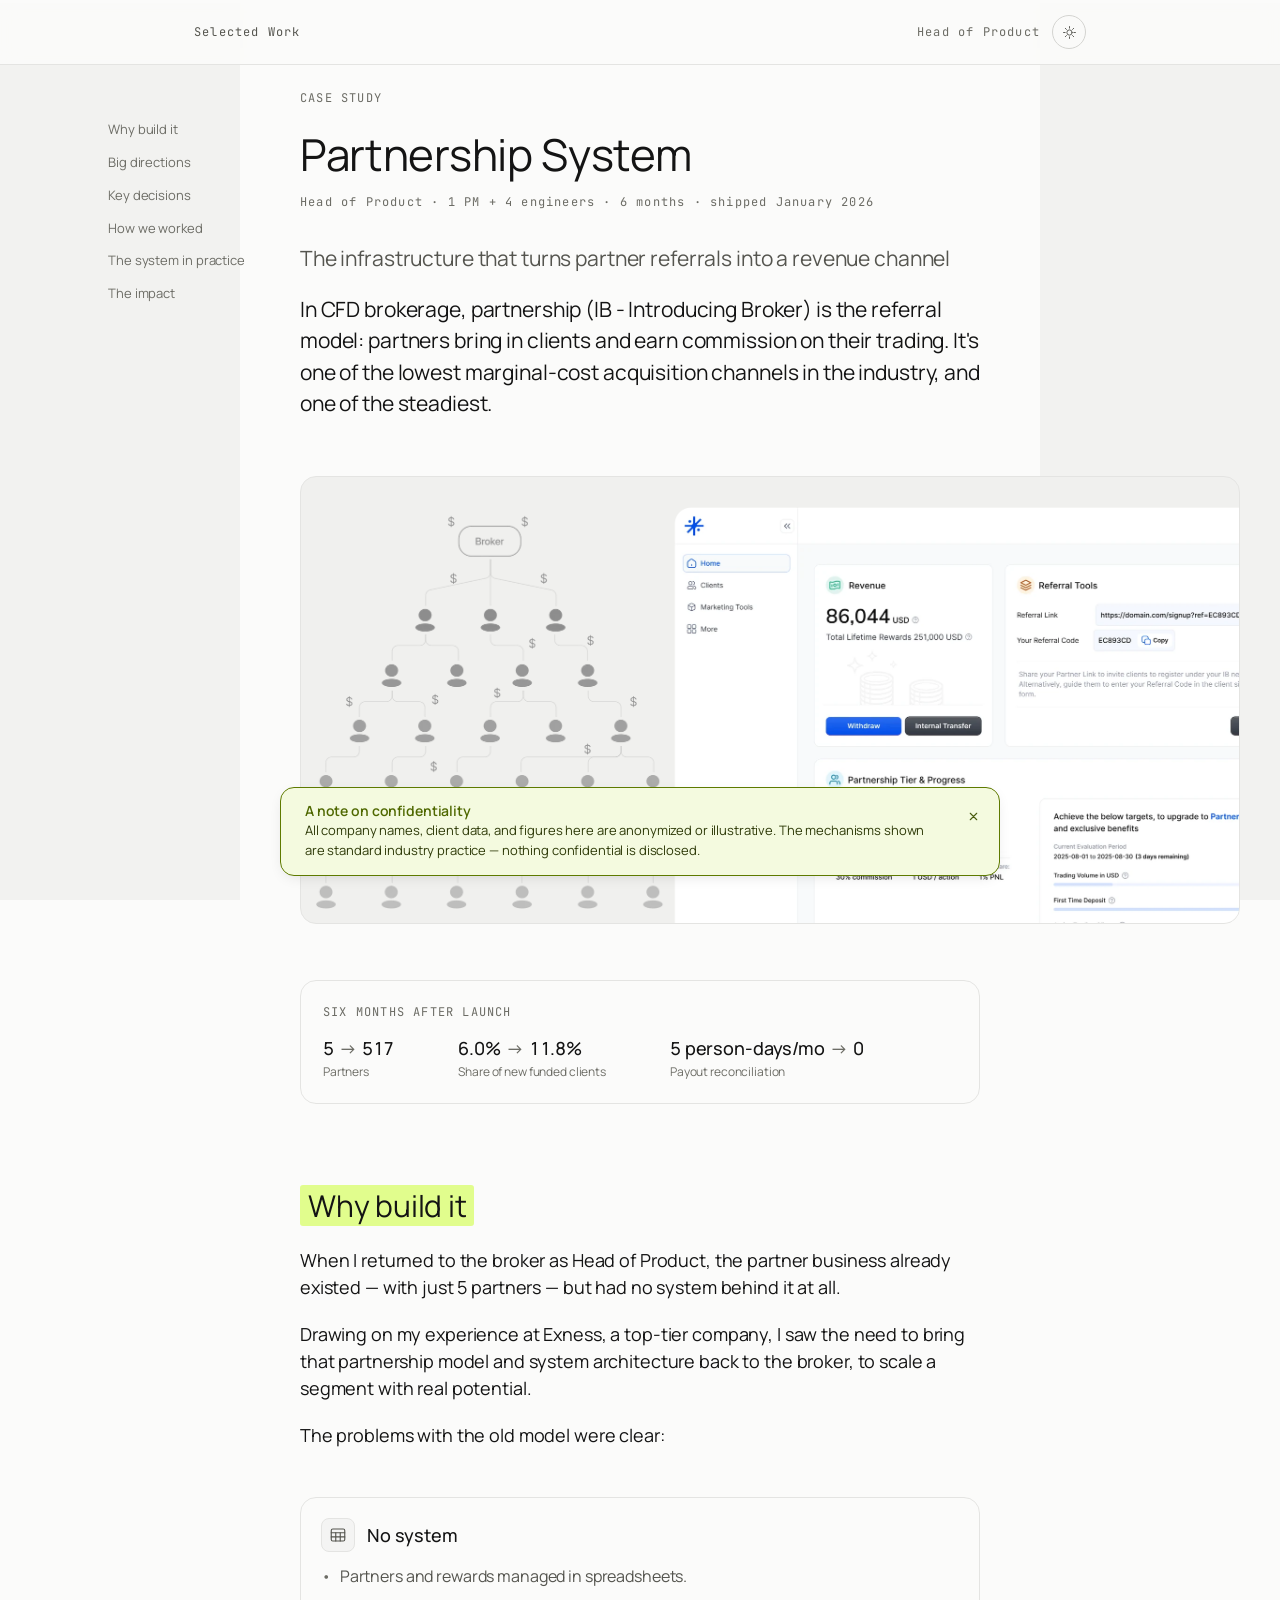
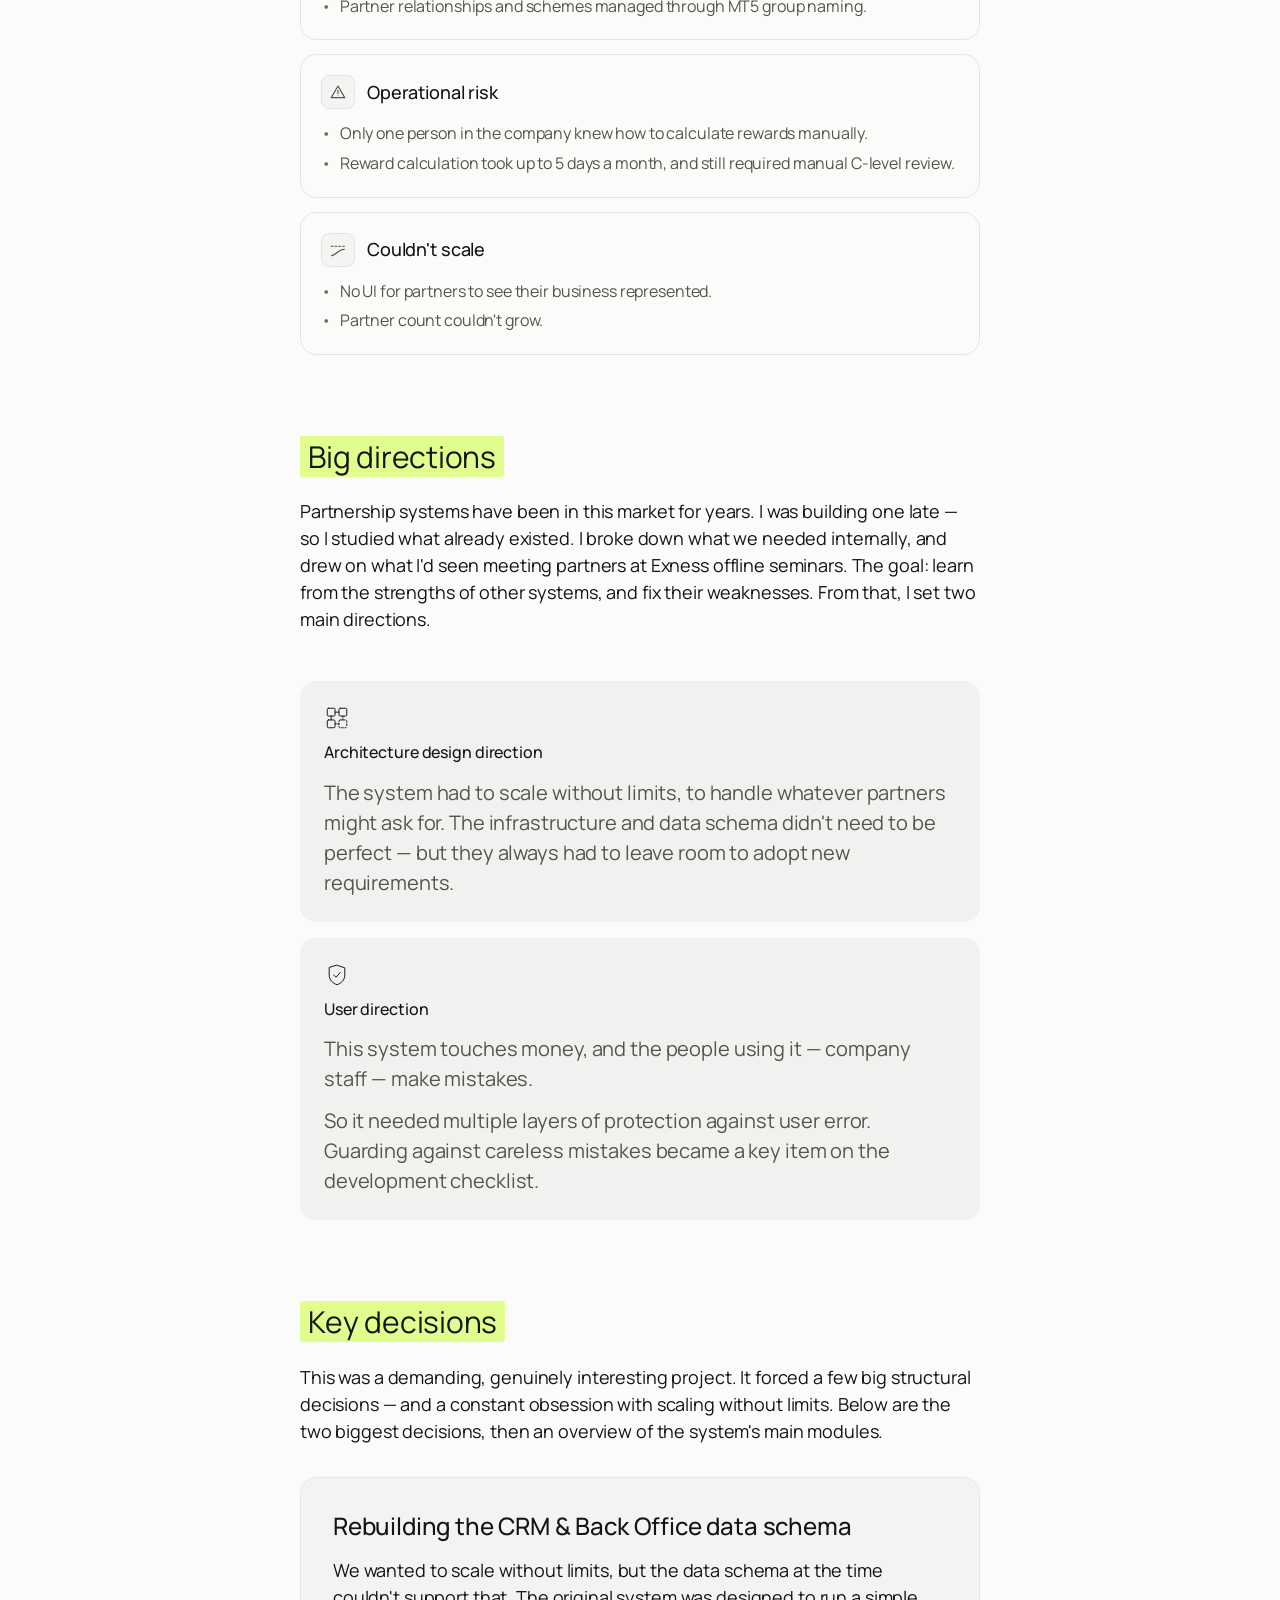
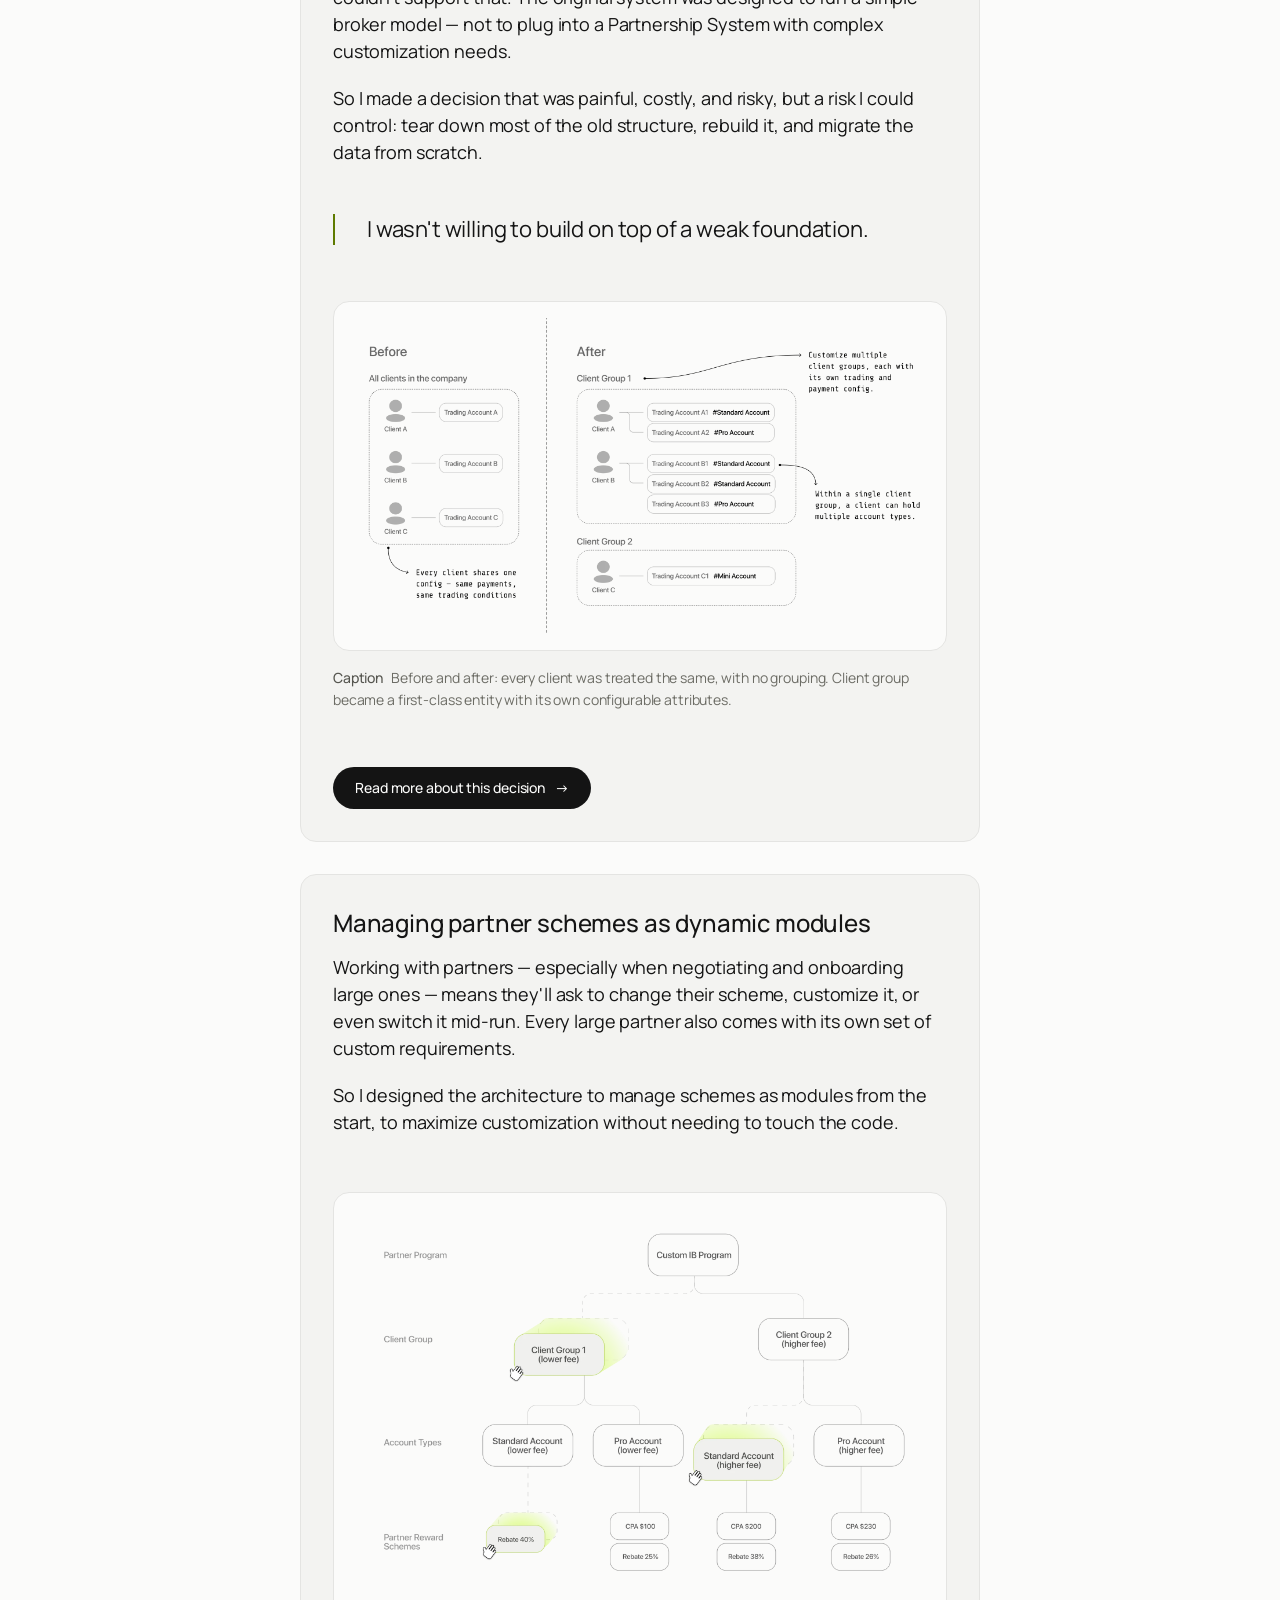
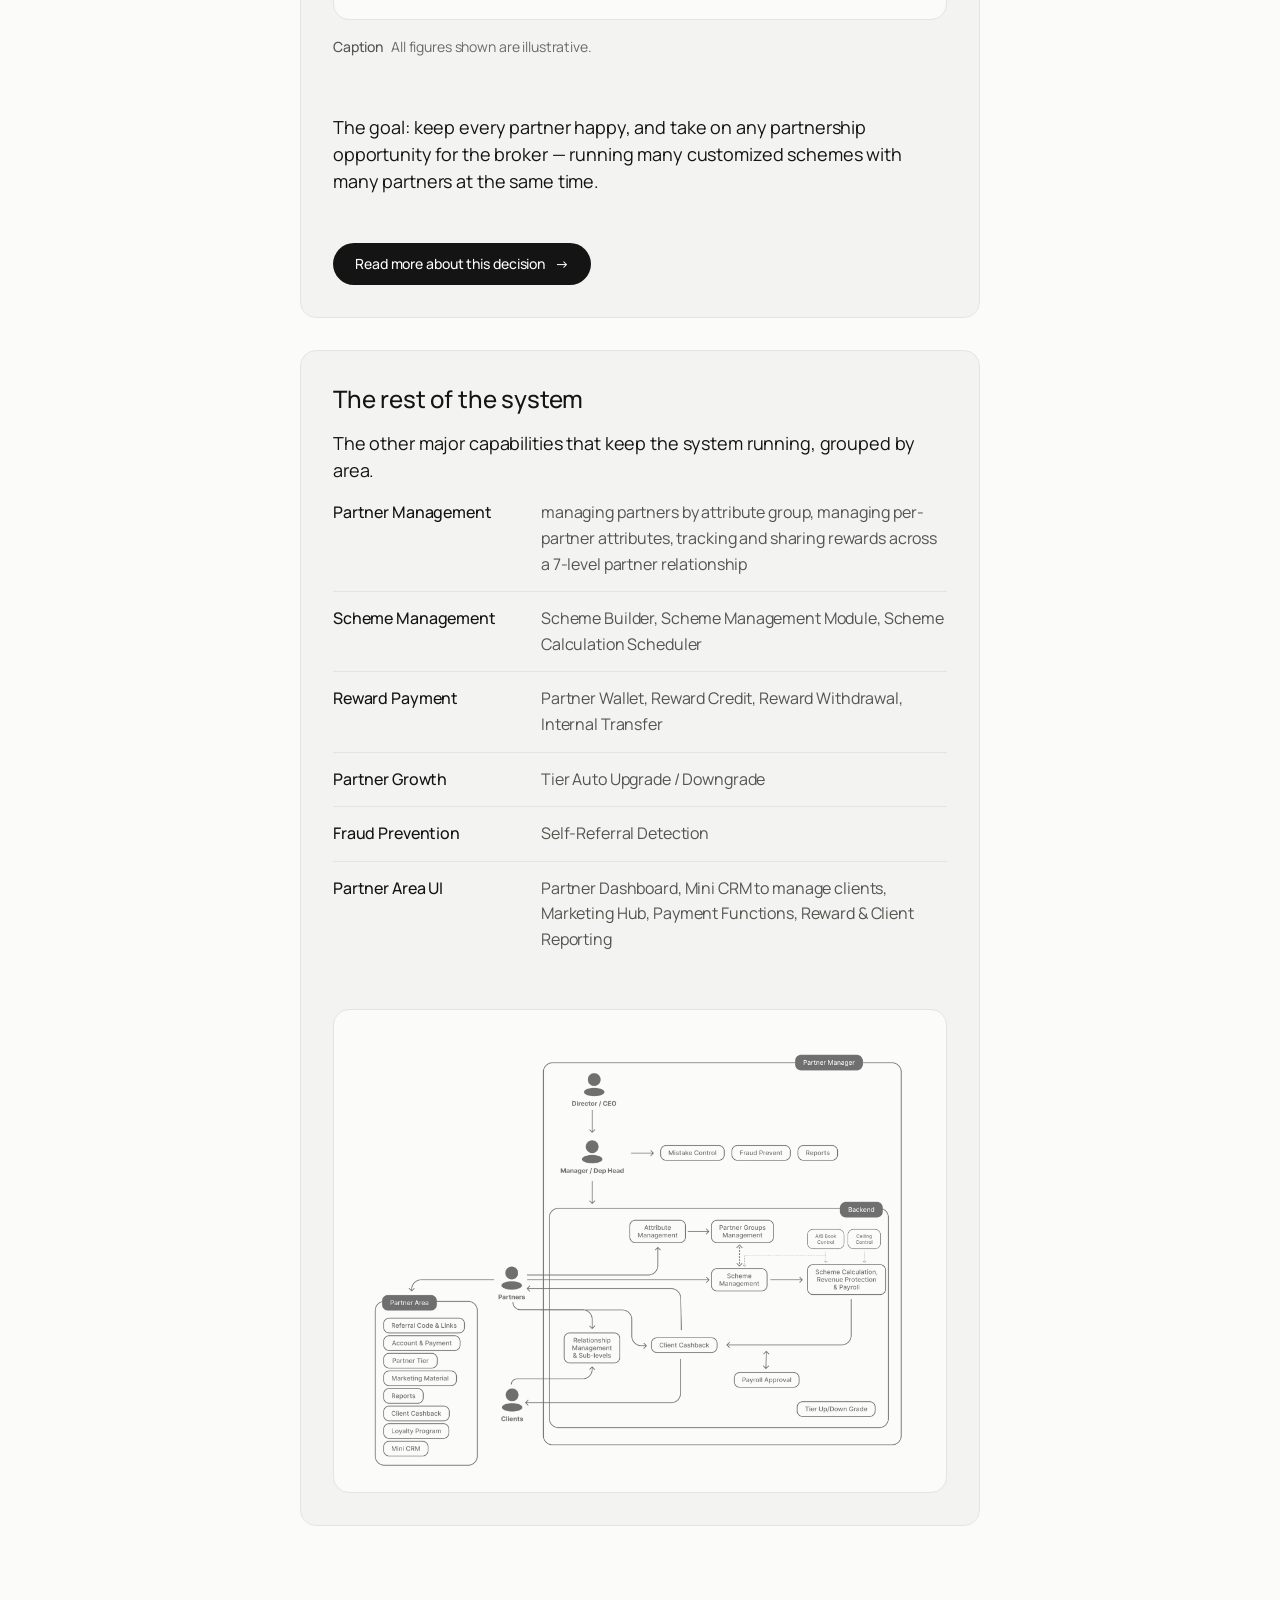
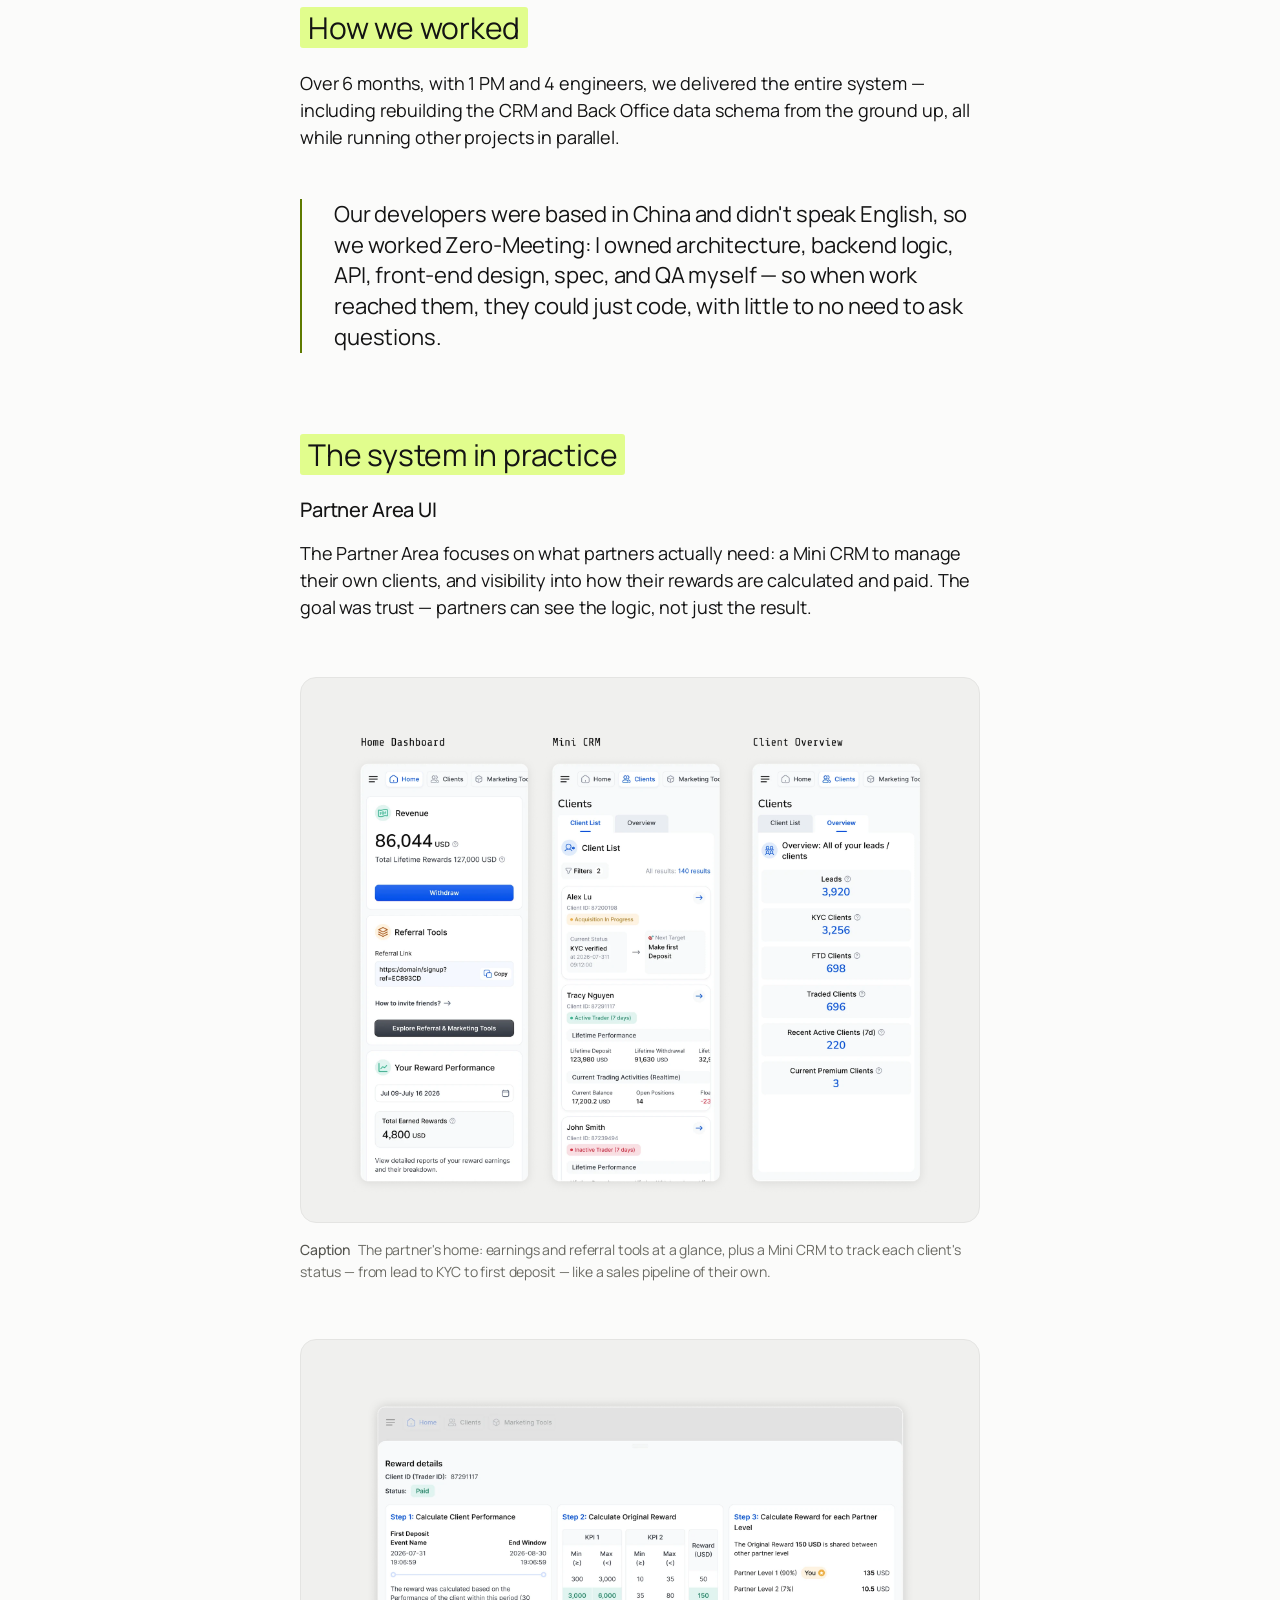
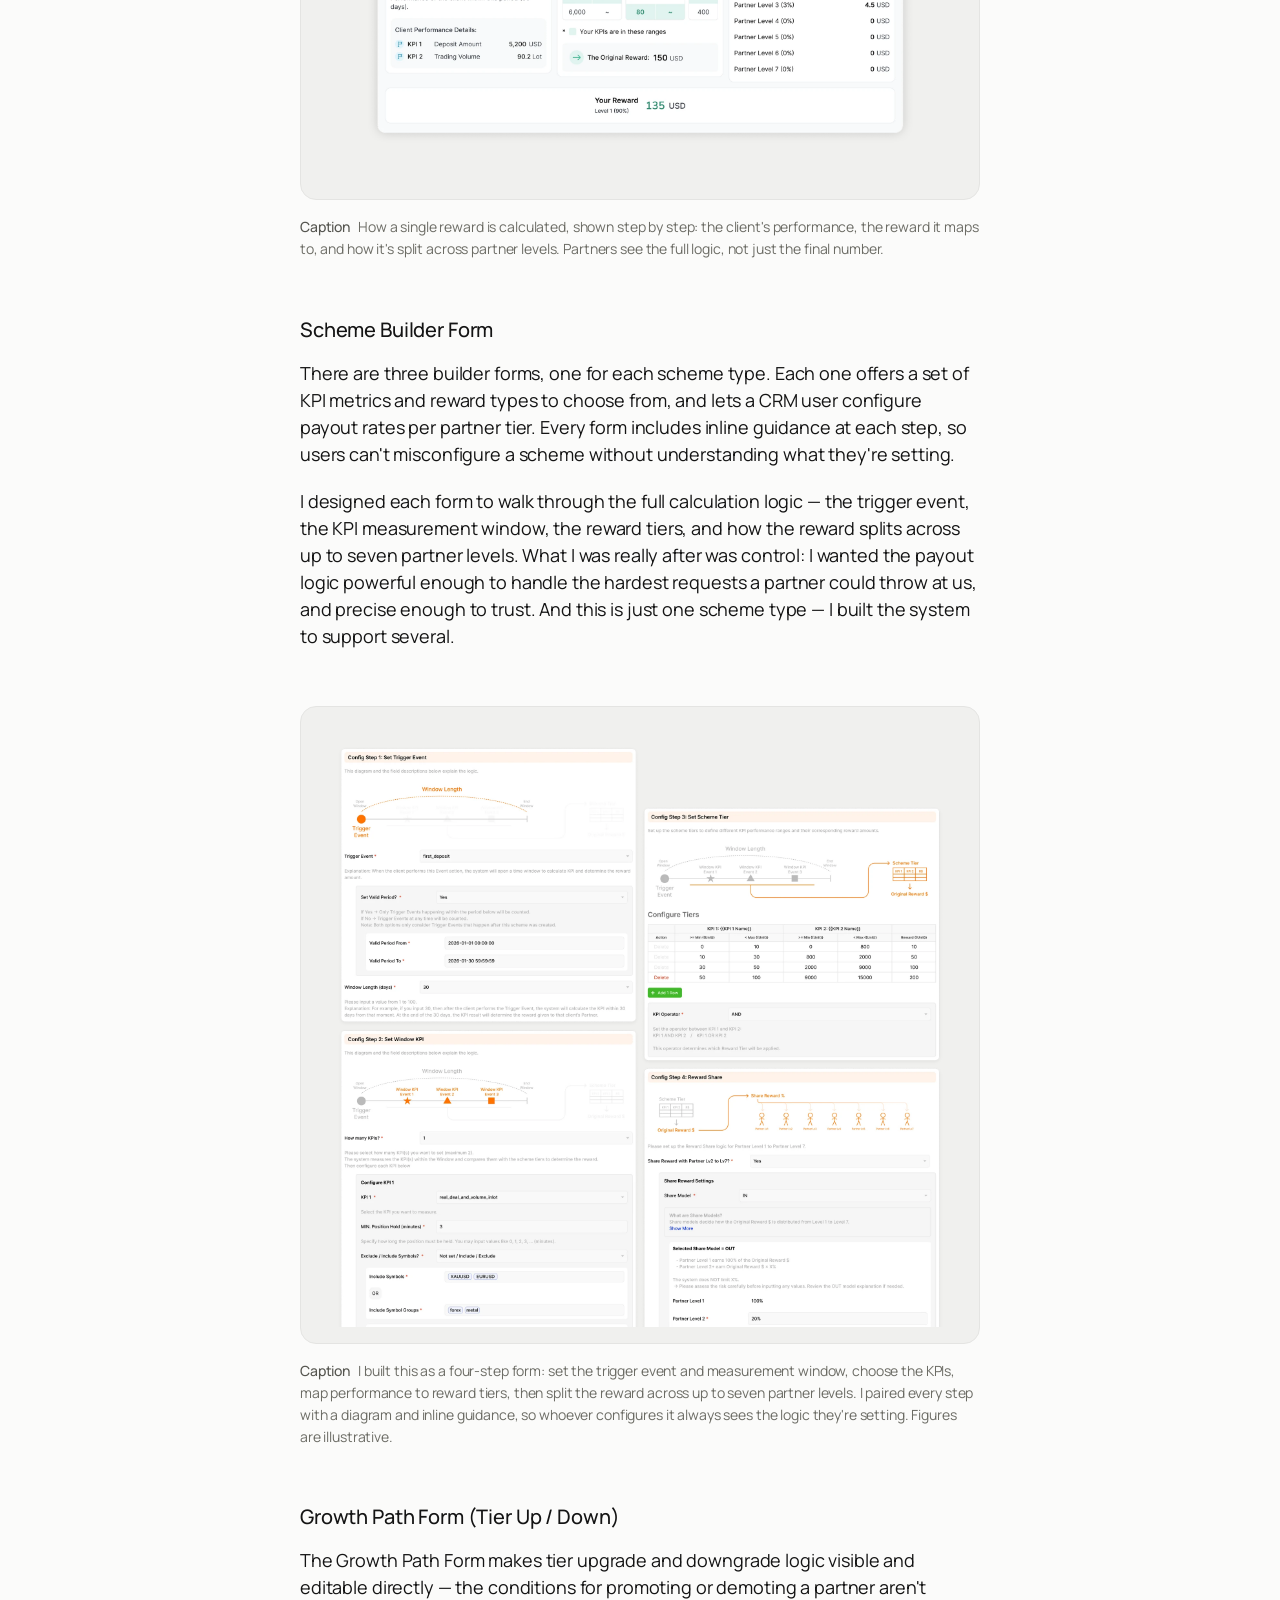
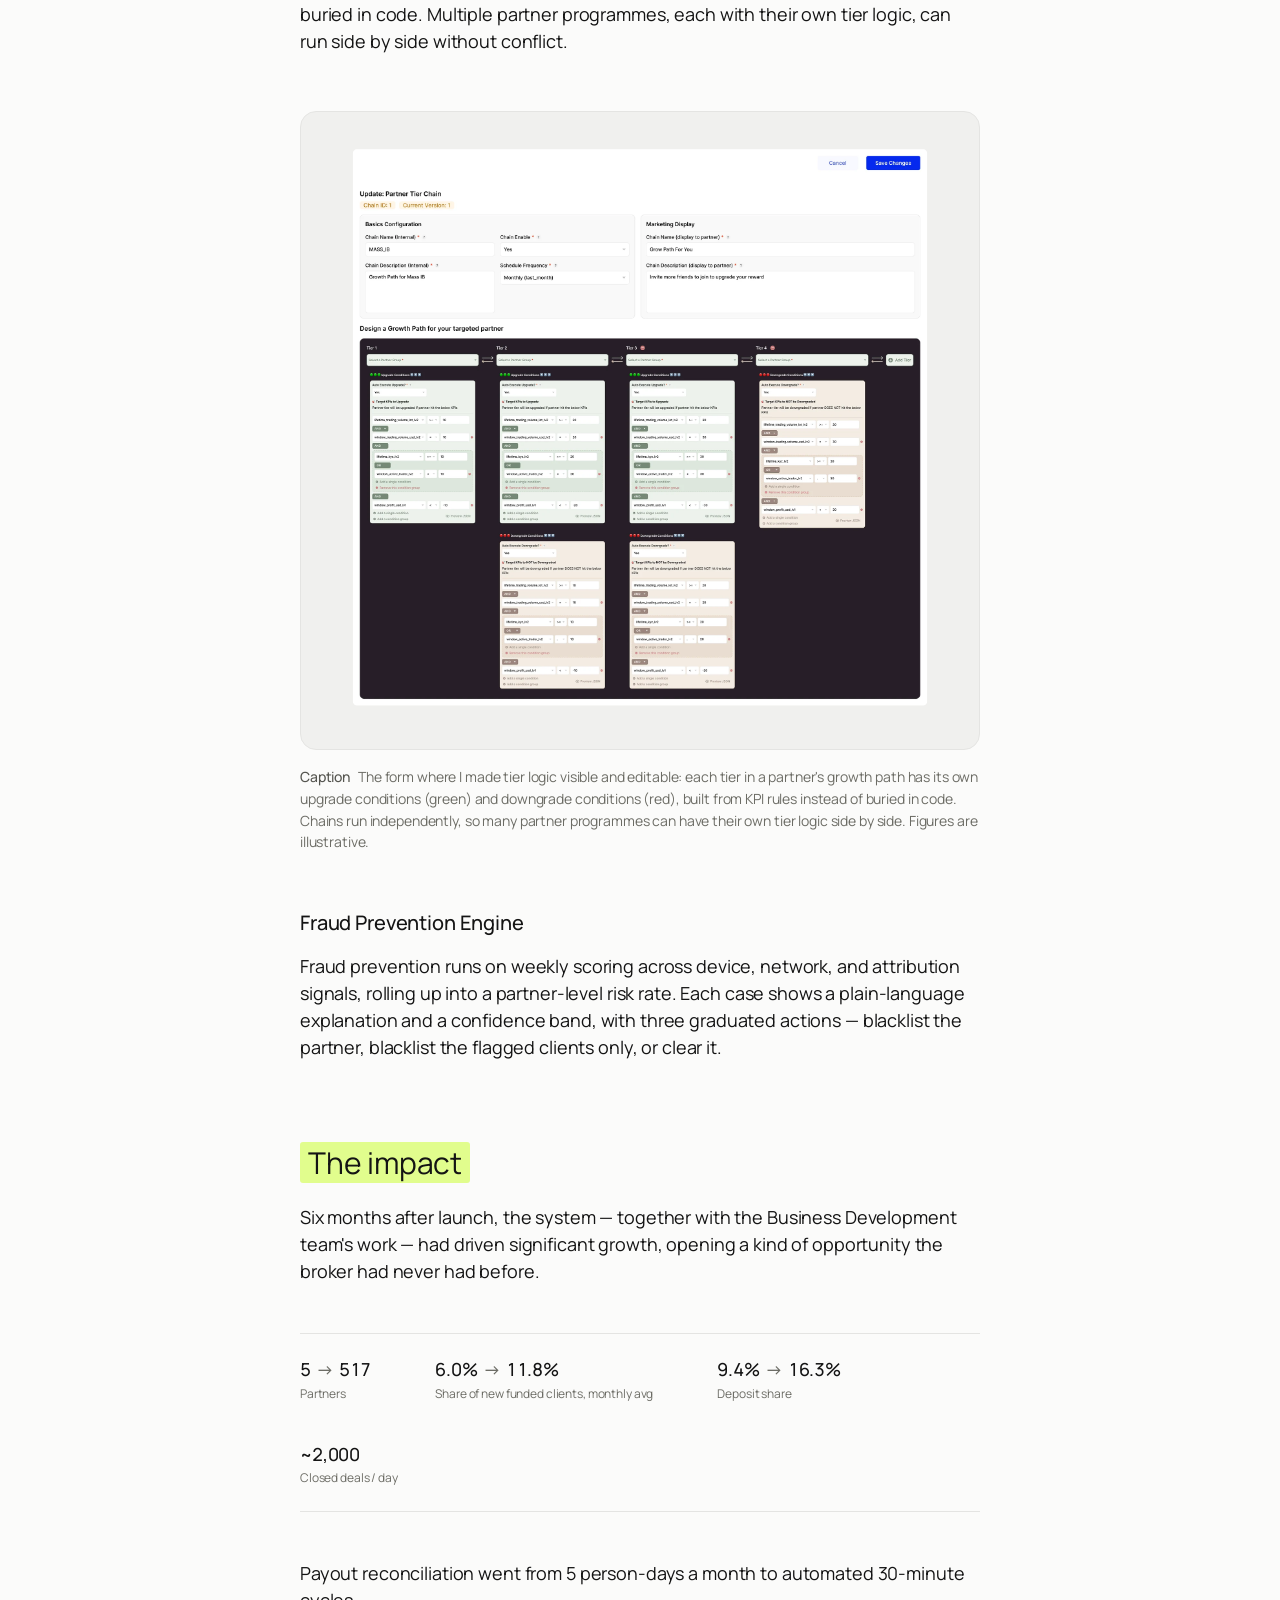
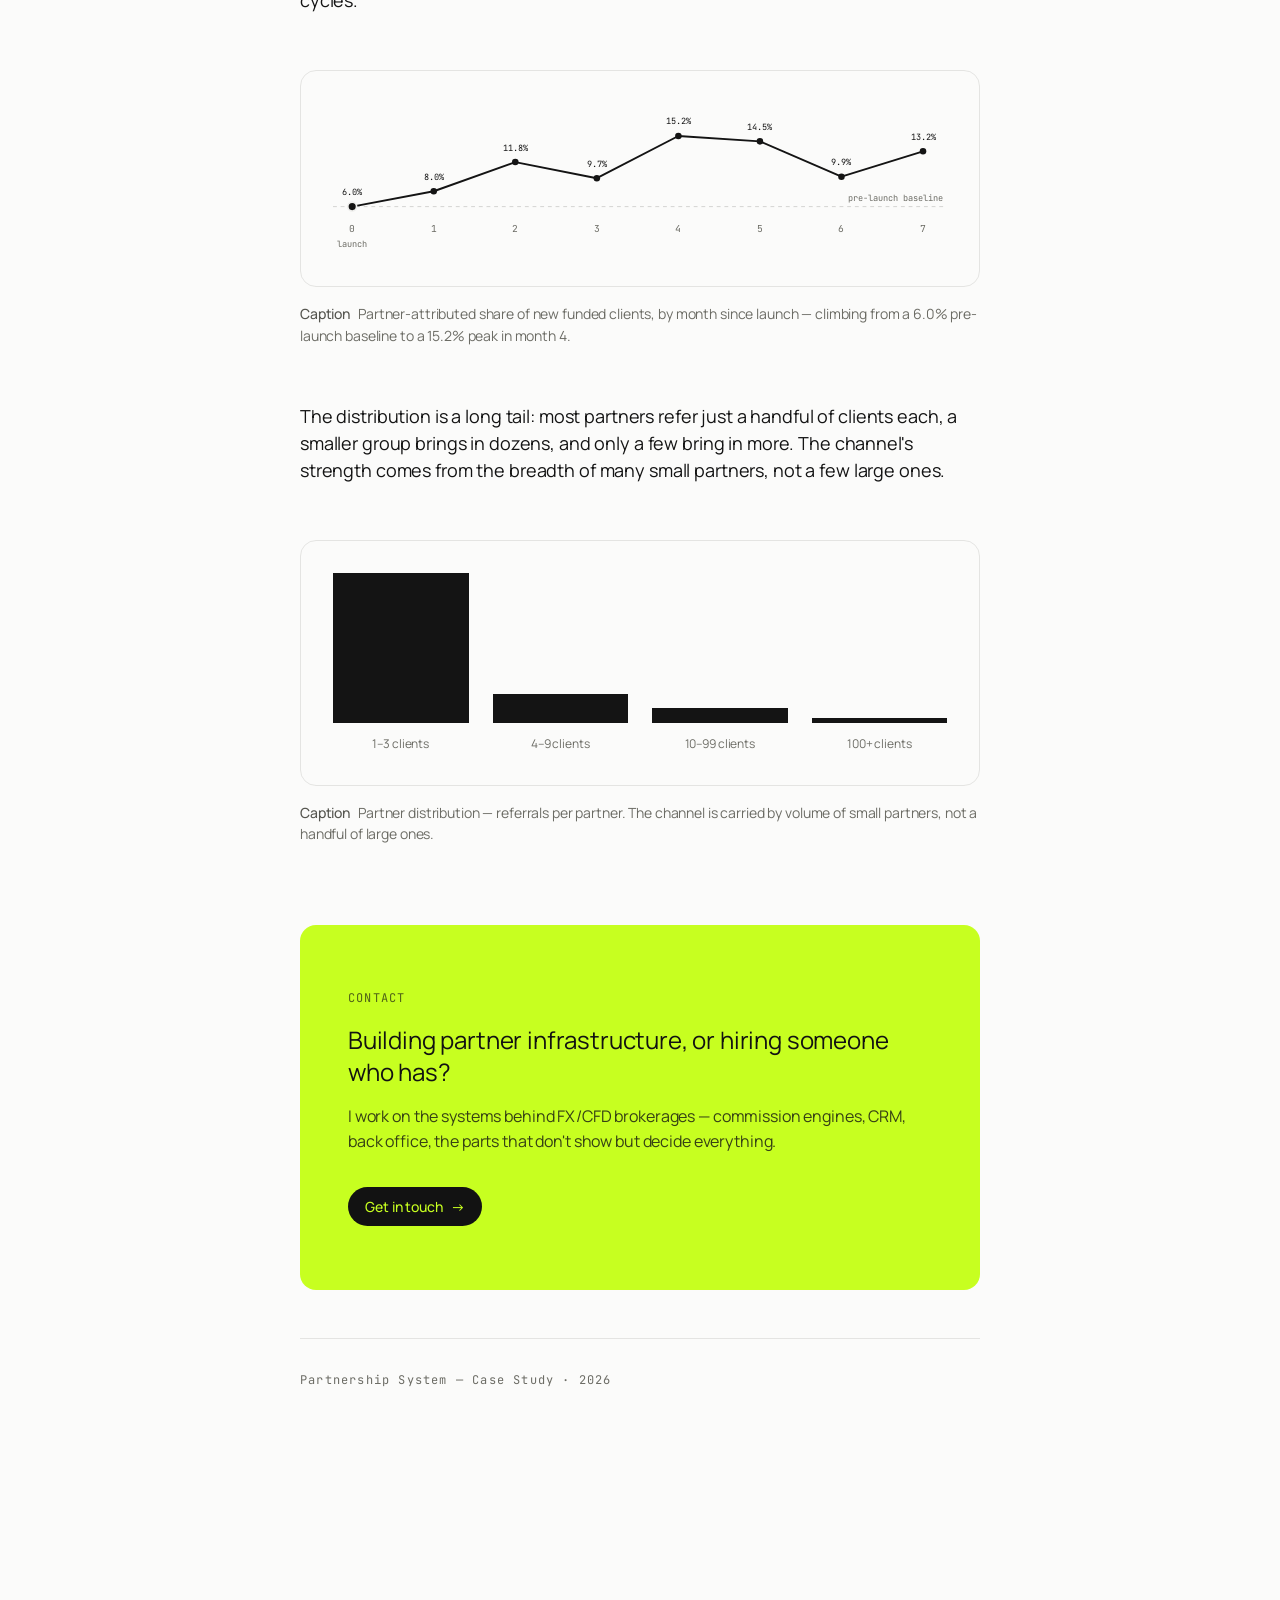
==== commit 79a221e6: "Tint the outer margins so the reading column reads as a page The 680px column floating in an unbound" ====
--- a/partnership-case-study.html
+++ b/partnership-case-study.html
@@ -129,6 +129,11 @@
   --measure:680px;      /* the reading column — the spine */
   --measure-wide:940px; /* figures may break to here, never further */
   --measure-modal:720px;/* dialog panel — just past the 680px column, not a slab */
+  /* The tinted band: wider than the 680px column so text is never pressed
+     against the boundary, and it collapses harmlessly below its own width —
+     on a phone the stops resolve outside the viewport and the whole screen
+     stays canvas, so there is no stray edge colour. */
+  --band:800px;
 }
 
 /* ---------- DARK — the base ---------- */
@@ -195,6 +200,14 @@
   --notice-ink:#E6F5C4;
   --notice-x:#B7CE86;
   --shadow-notice:0 4px 16px -6px rgba(0,0,0,0.55);
+
+  /* Reading band. A deliberate departure from the one-canvas rule: the 680px
+     column floating in an unbounded margin gives the eye nothing to anchor on.
+     The surround steps 1.086:1 from the canvas — below the 1.098:1 step the
+     figure frames already use, so this is the gentlest boundary on the page.
+     Dark and light are matched steps (1.086 / 1.083), so the effect reads the
+     same weight in both modes rather than shouting in one. */
+  --surround:#1D1D1D;
 }
 
 /* ---------- LIGHT — same system, lights on ---------- */
@@ -242,6 +255,7 @@
   --notice-ink:#2E3A08;
   --notice-x:#4A5C10;
   --shadow-notice:0 4px 16px -6px rgba(20,20,20,0.16);
+  --surround:#F2F2F0;
 }
 
 /* ---------- BASE ---------- */
@@ -295,6 +309,23 @@
   grid-column:2 / -1;
   width:min(var(--measure-wide), 100% - var(--space-24));
   margin-inline:0;
+}
+
+/* Painted on a fixed pseudo-element rather than on body: the stripe is uniform
+   vertically, so pinning it to the viewport costs one paint instead of one per
+   scroll, and it leaves body's own background-color intact for the Safari 26
+   toolbar fallback. z-index:-1 puts it above body's background and below every
+   piece of content. */
+body::before{
+  content:"";
+  position:fixed; inset:0; z-index:-1;
+  background:linear-gradient(to right,
+    var(--surround) 0,
+    var(--surround) calc(50% - var(--band) / 2),
+    var(--canvas)   calc(50% - var(--band) / 2),
+    var(--canvas)   calc(50% + var(--band) / 2),
+    var(--surround) calc(50% + var(--band) / 2),
+    var(--surround) 100%);
 }
 
 /* ---------- Safari 26 tint source ----------
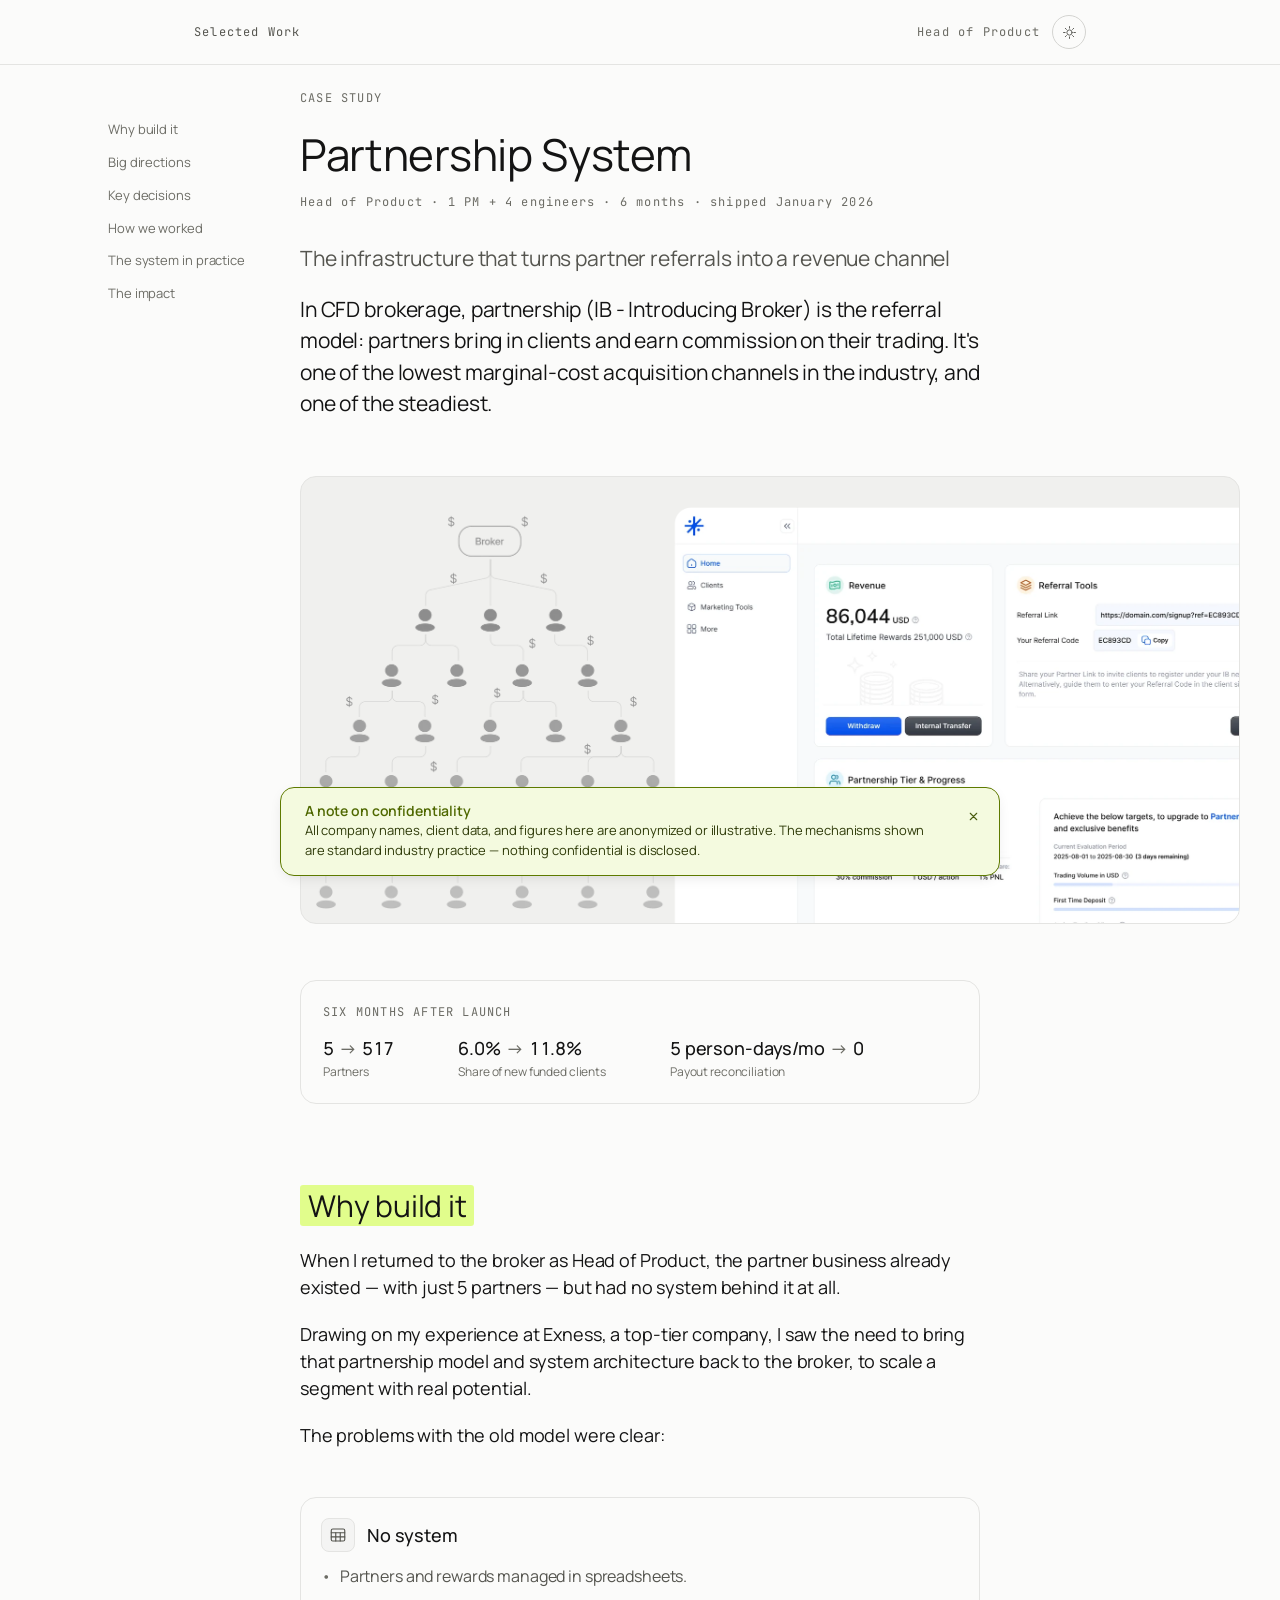
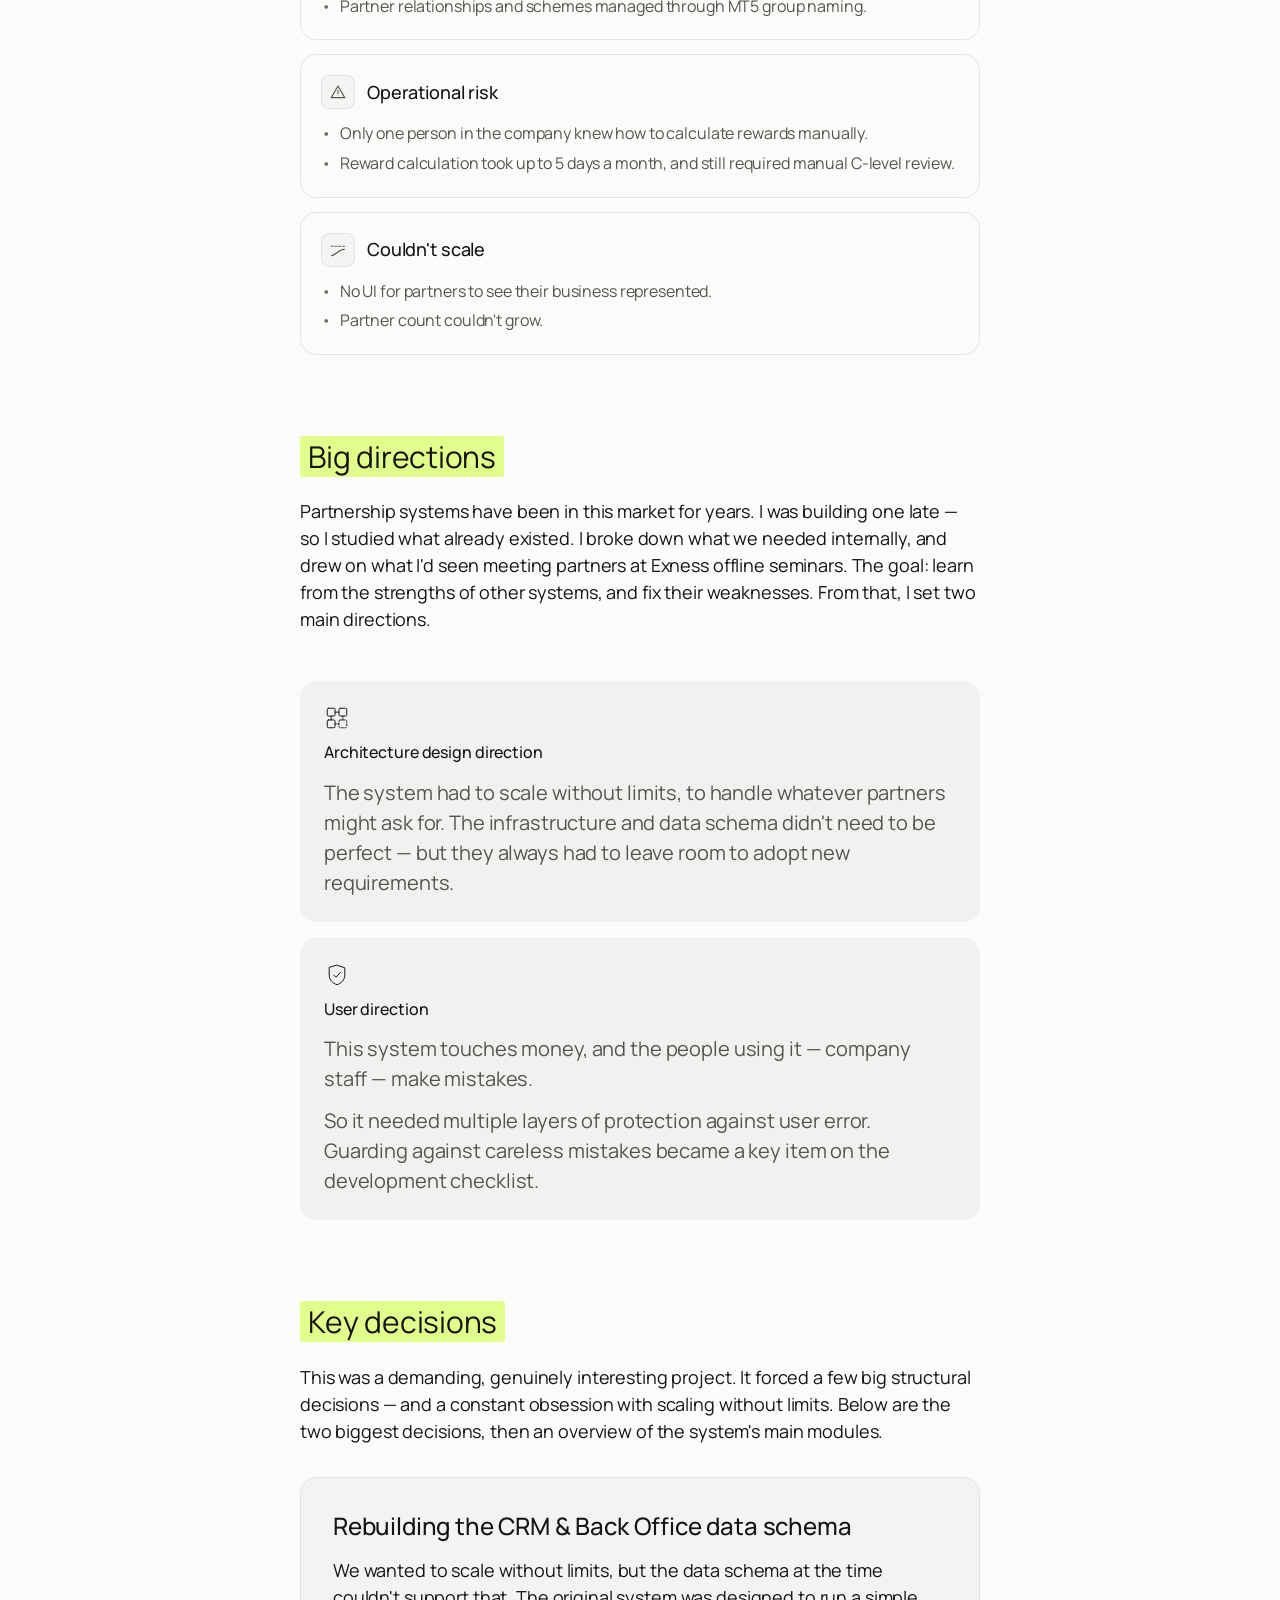
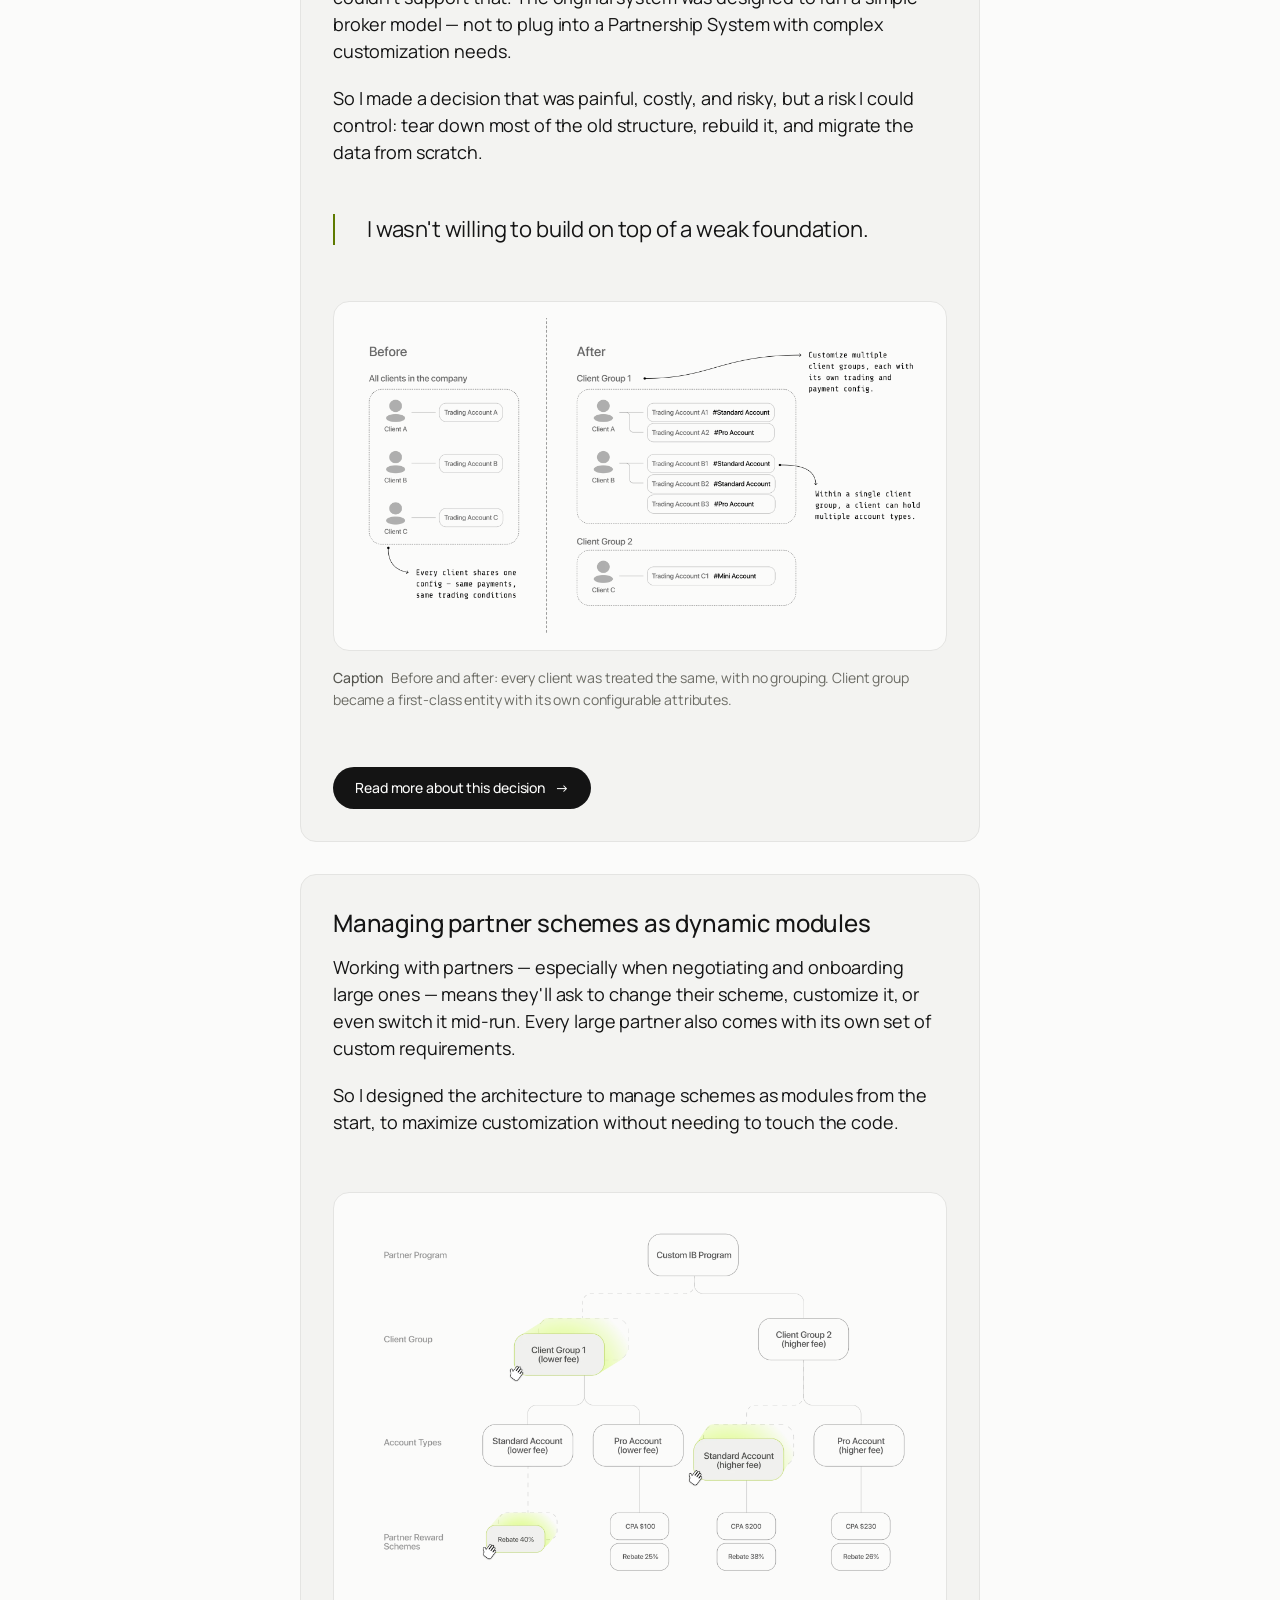
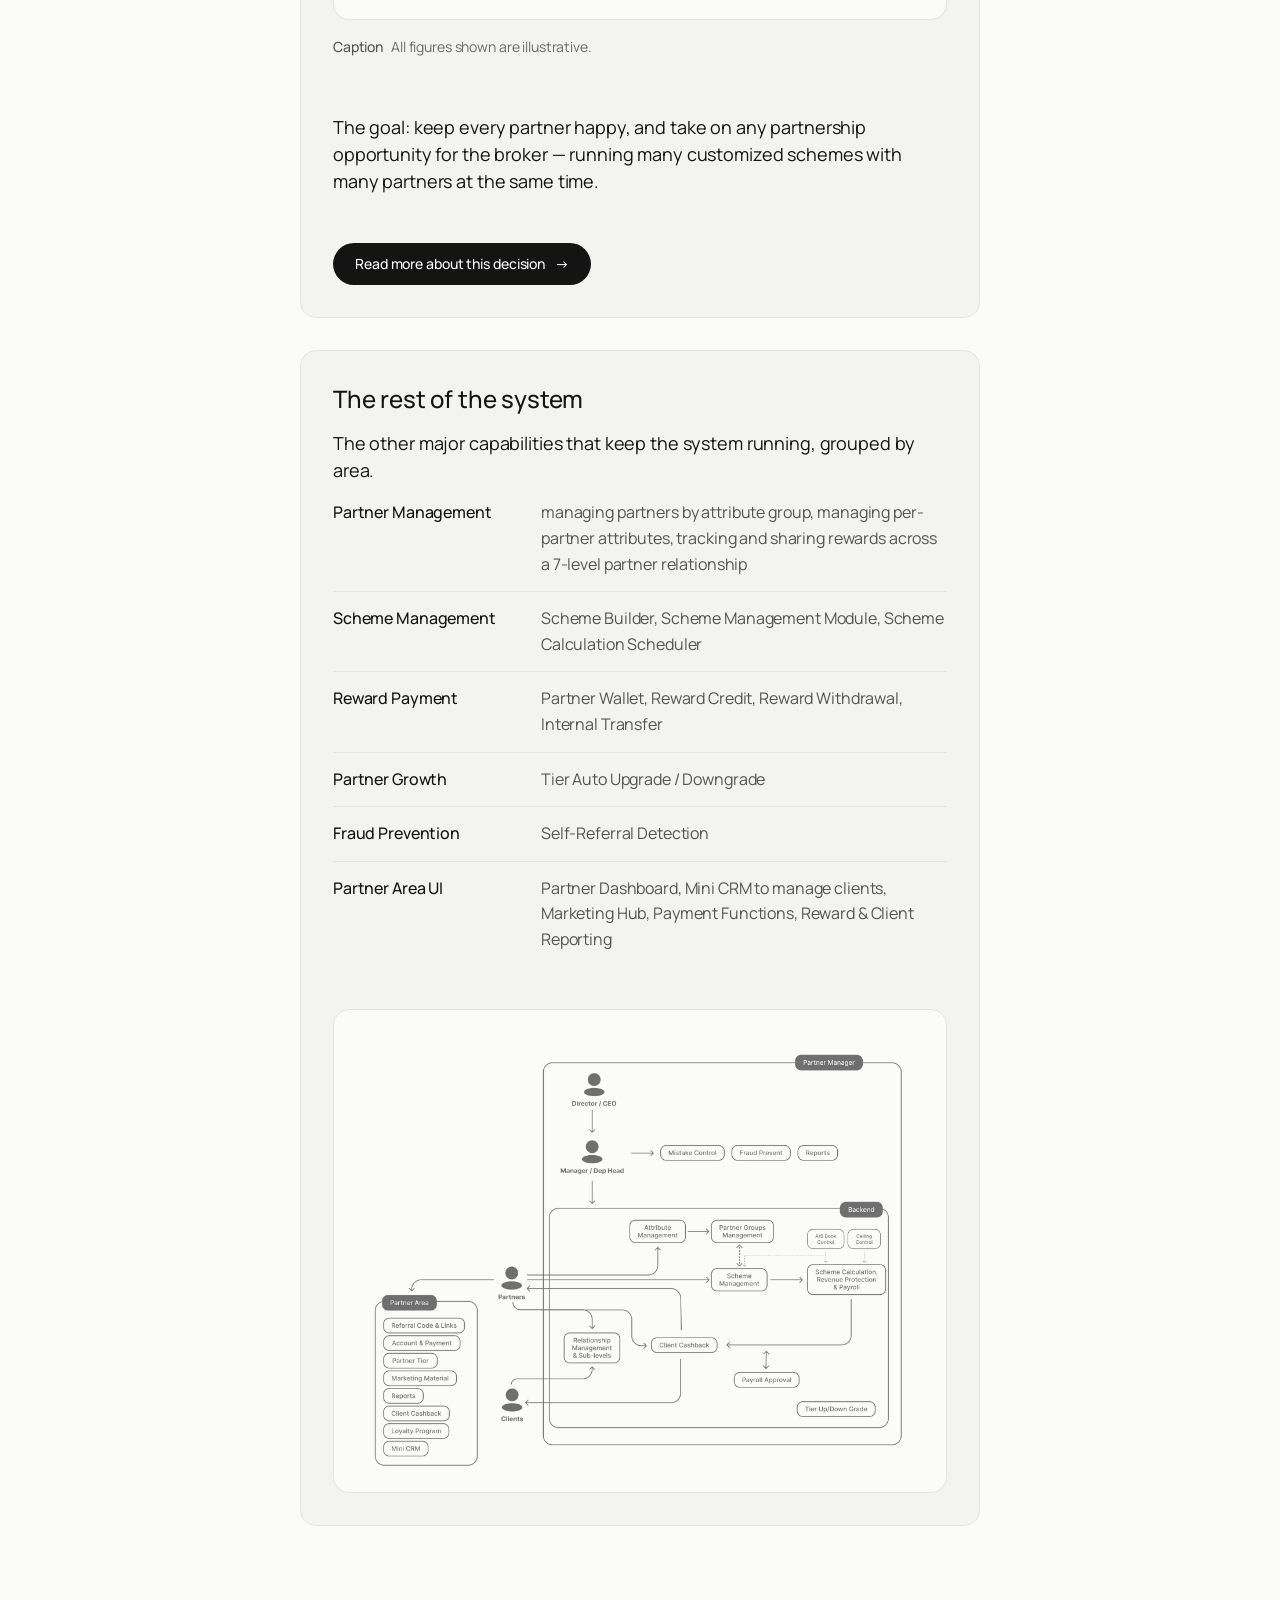
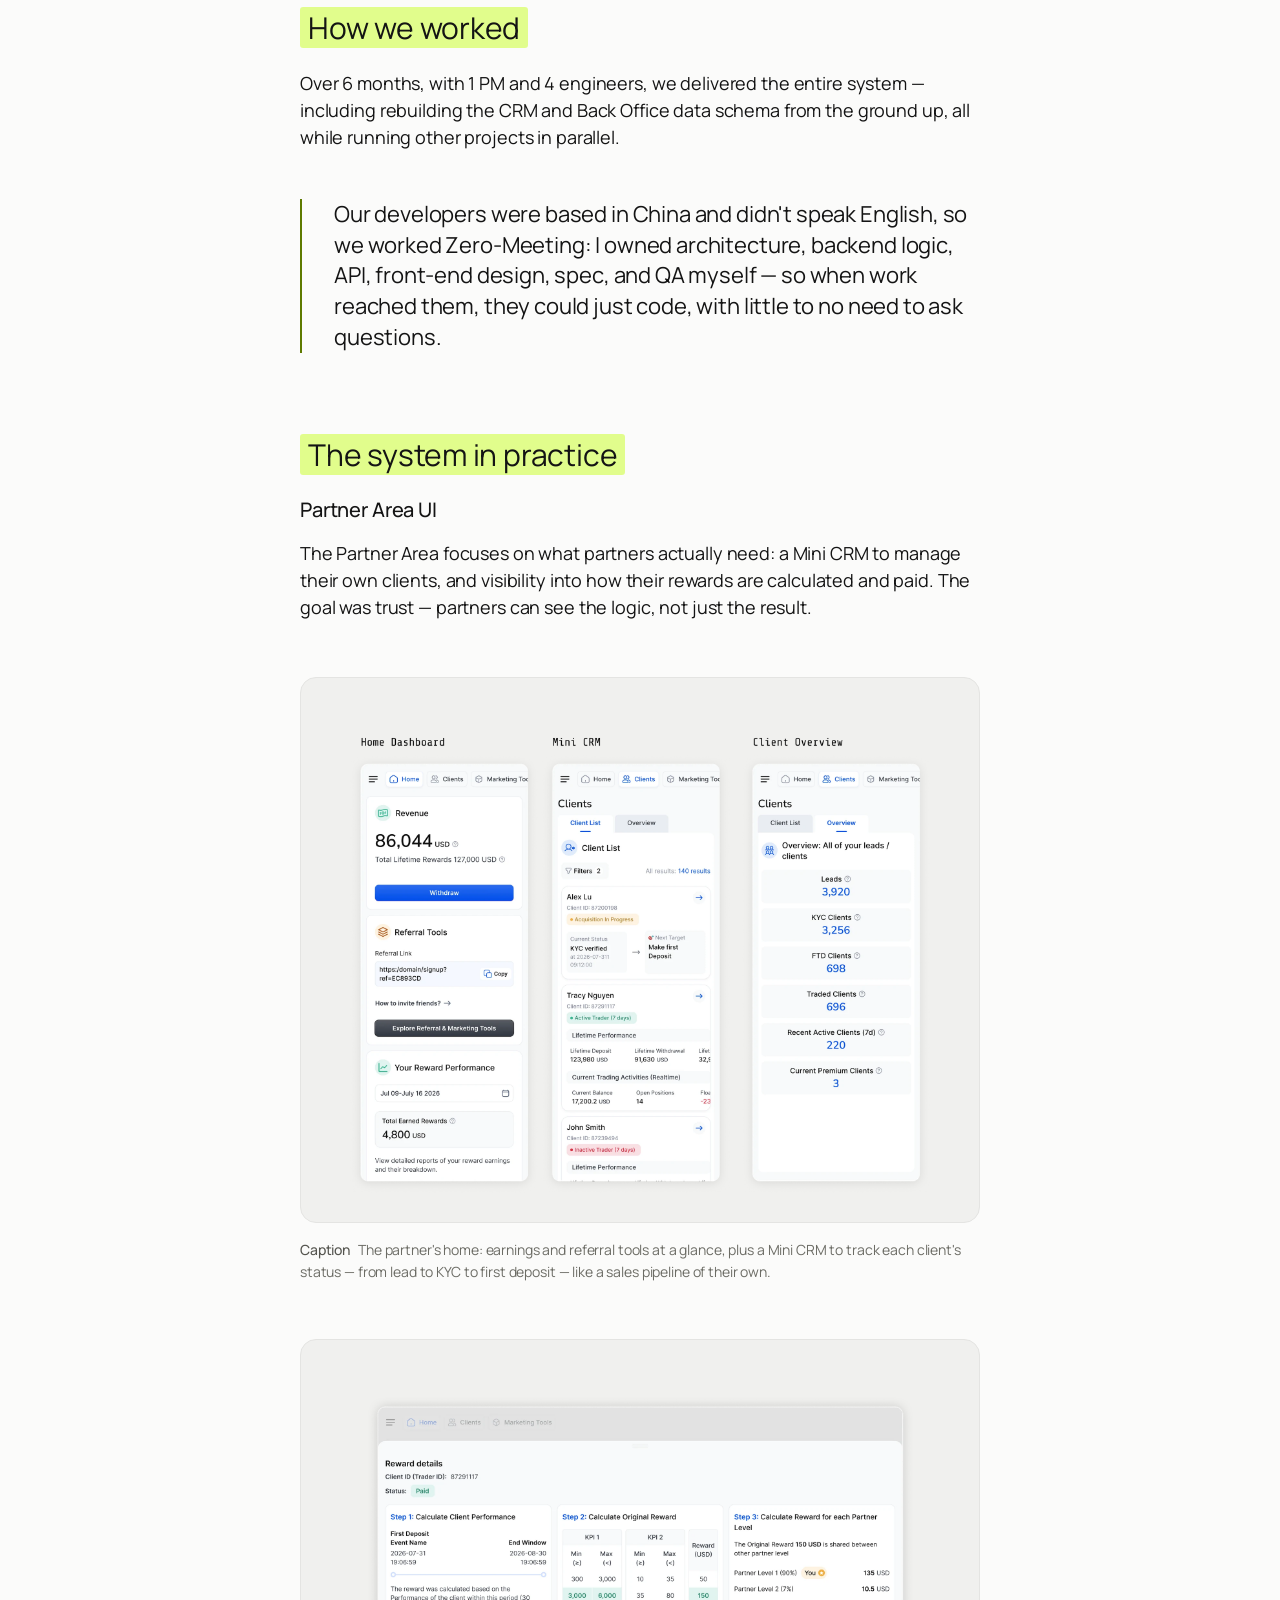
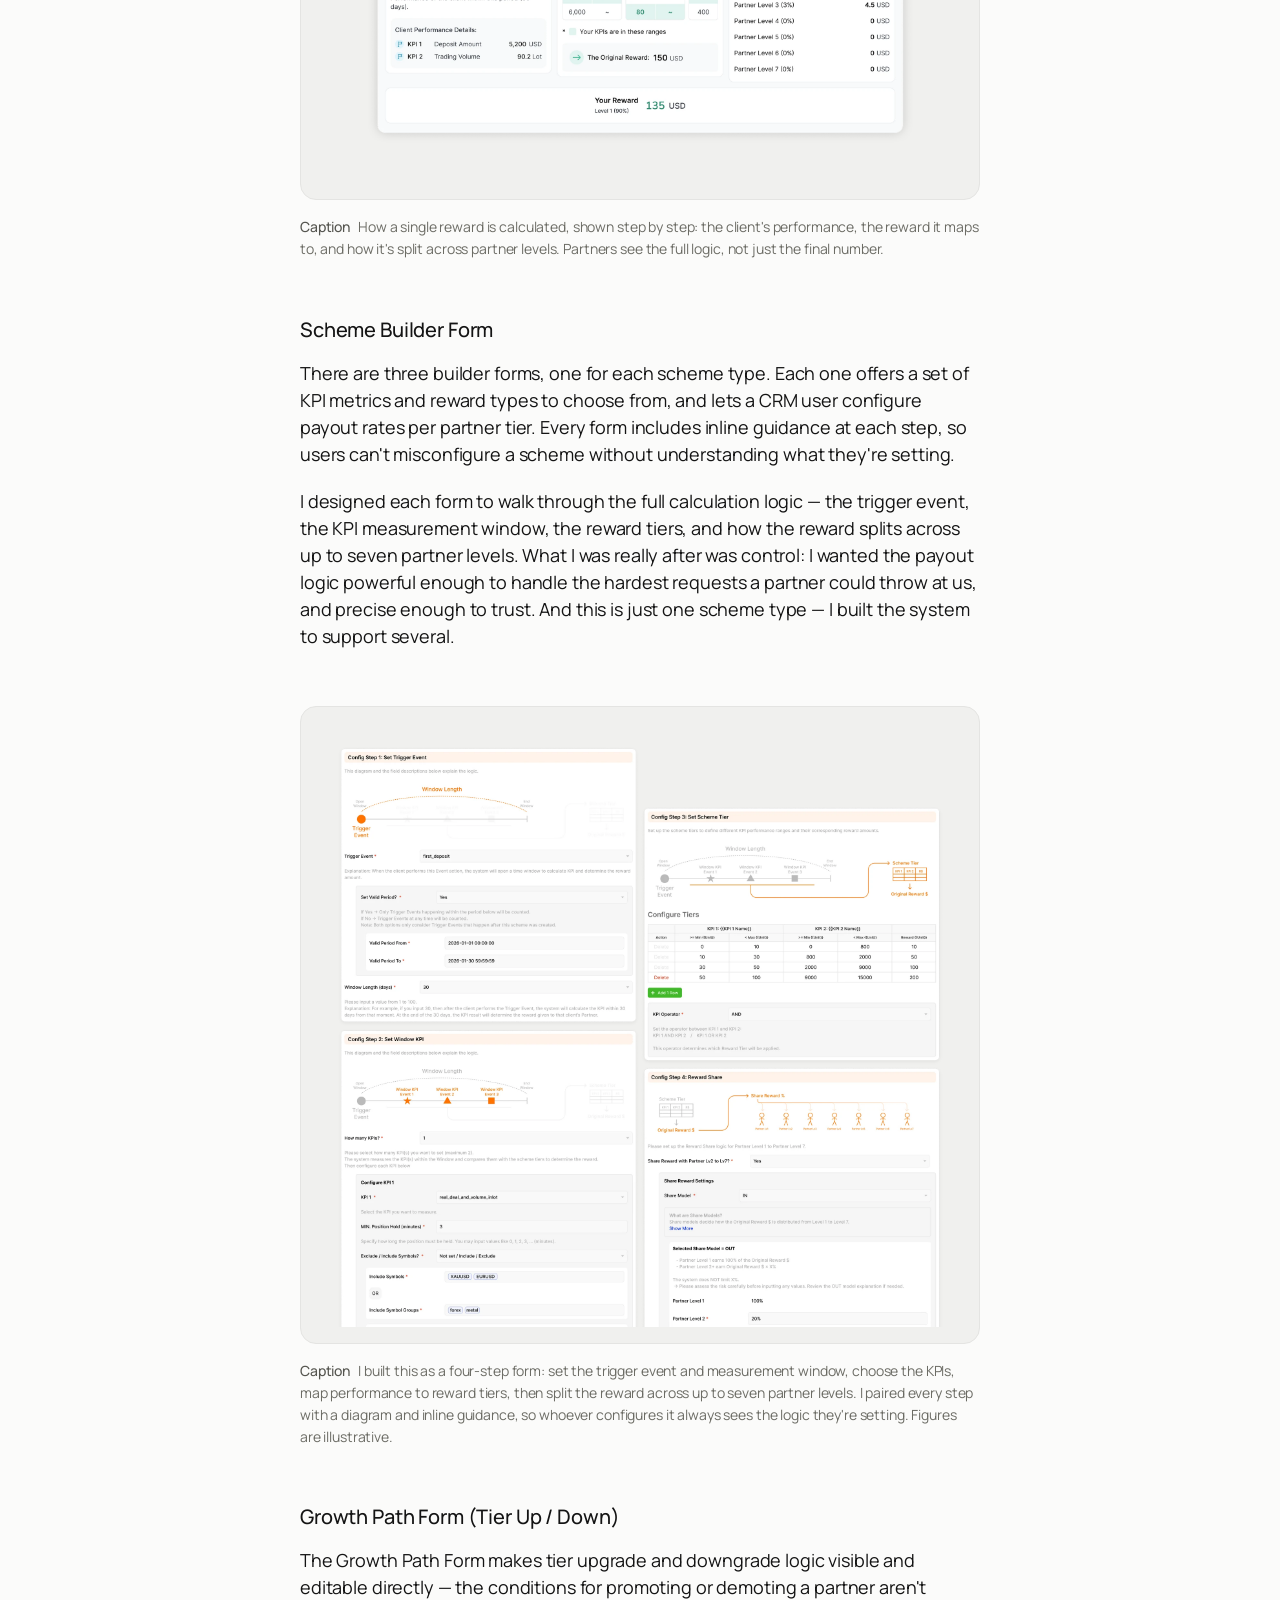
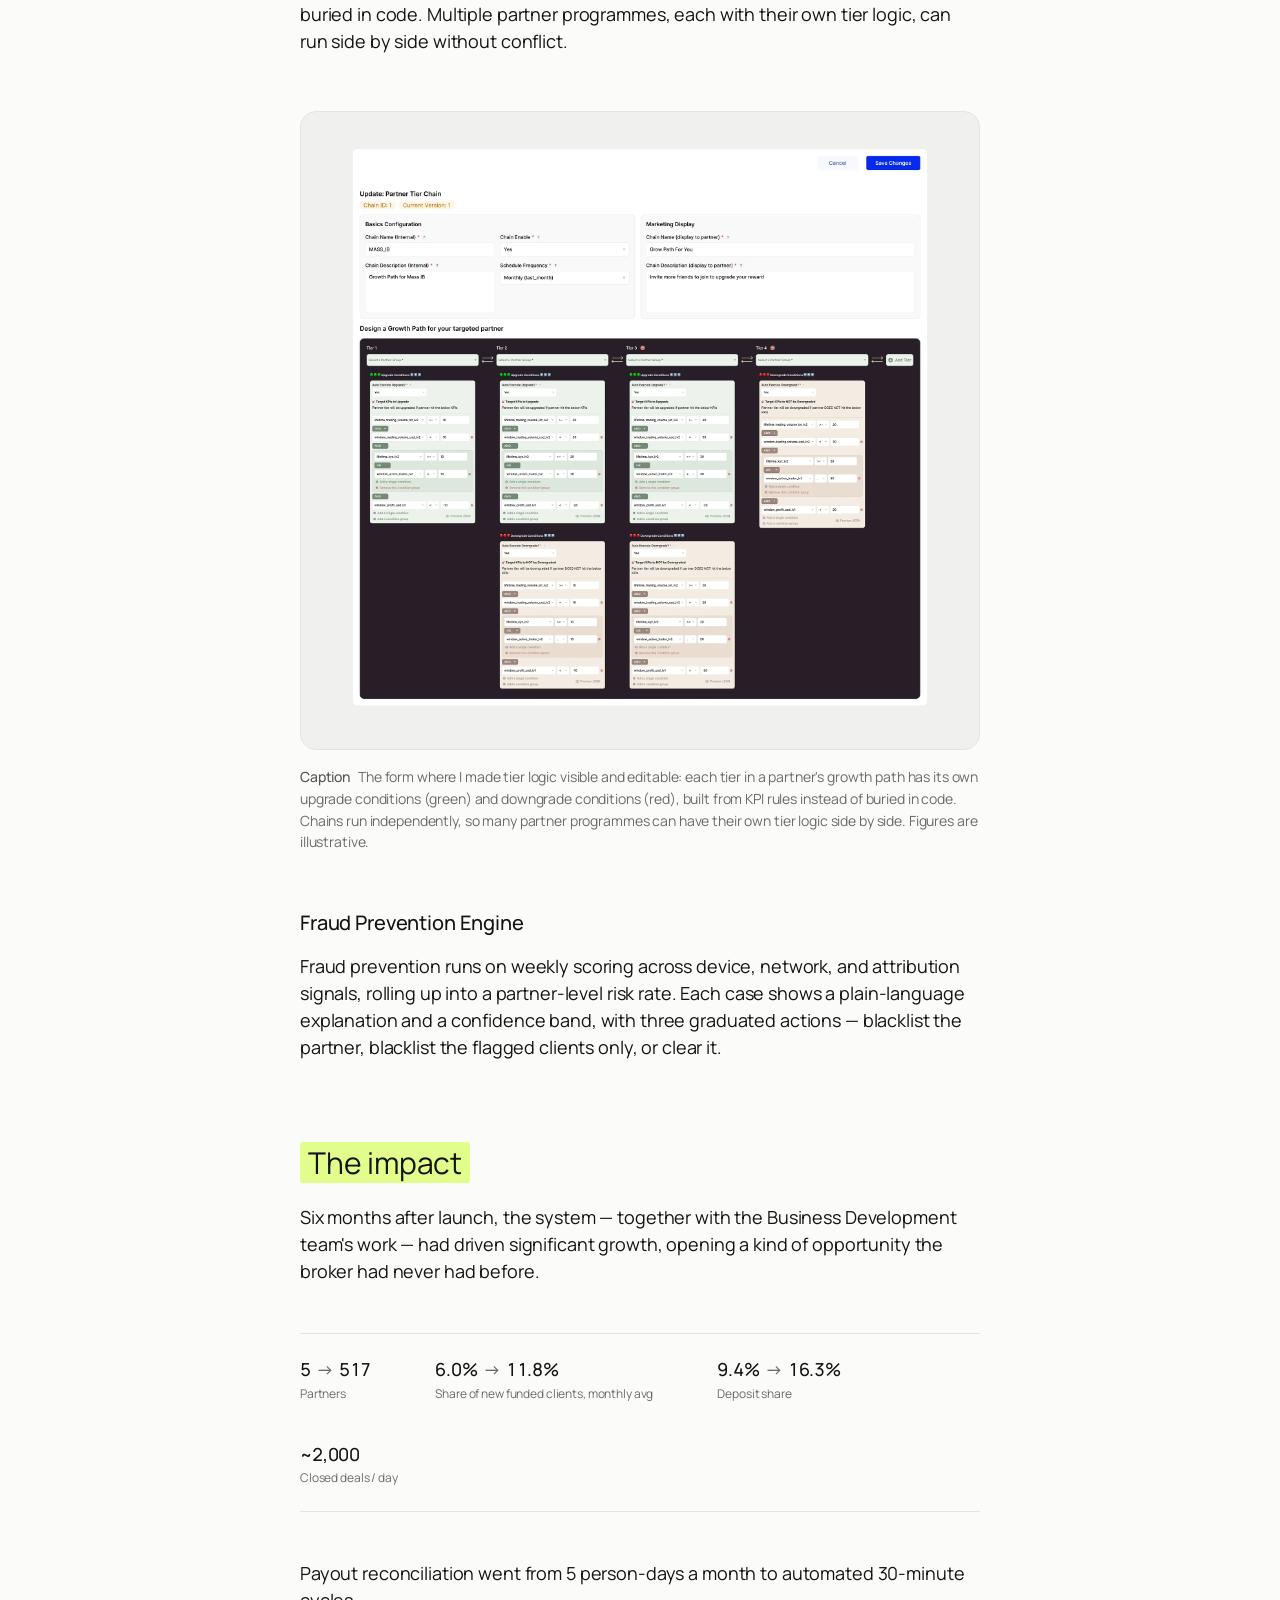
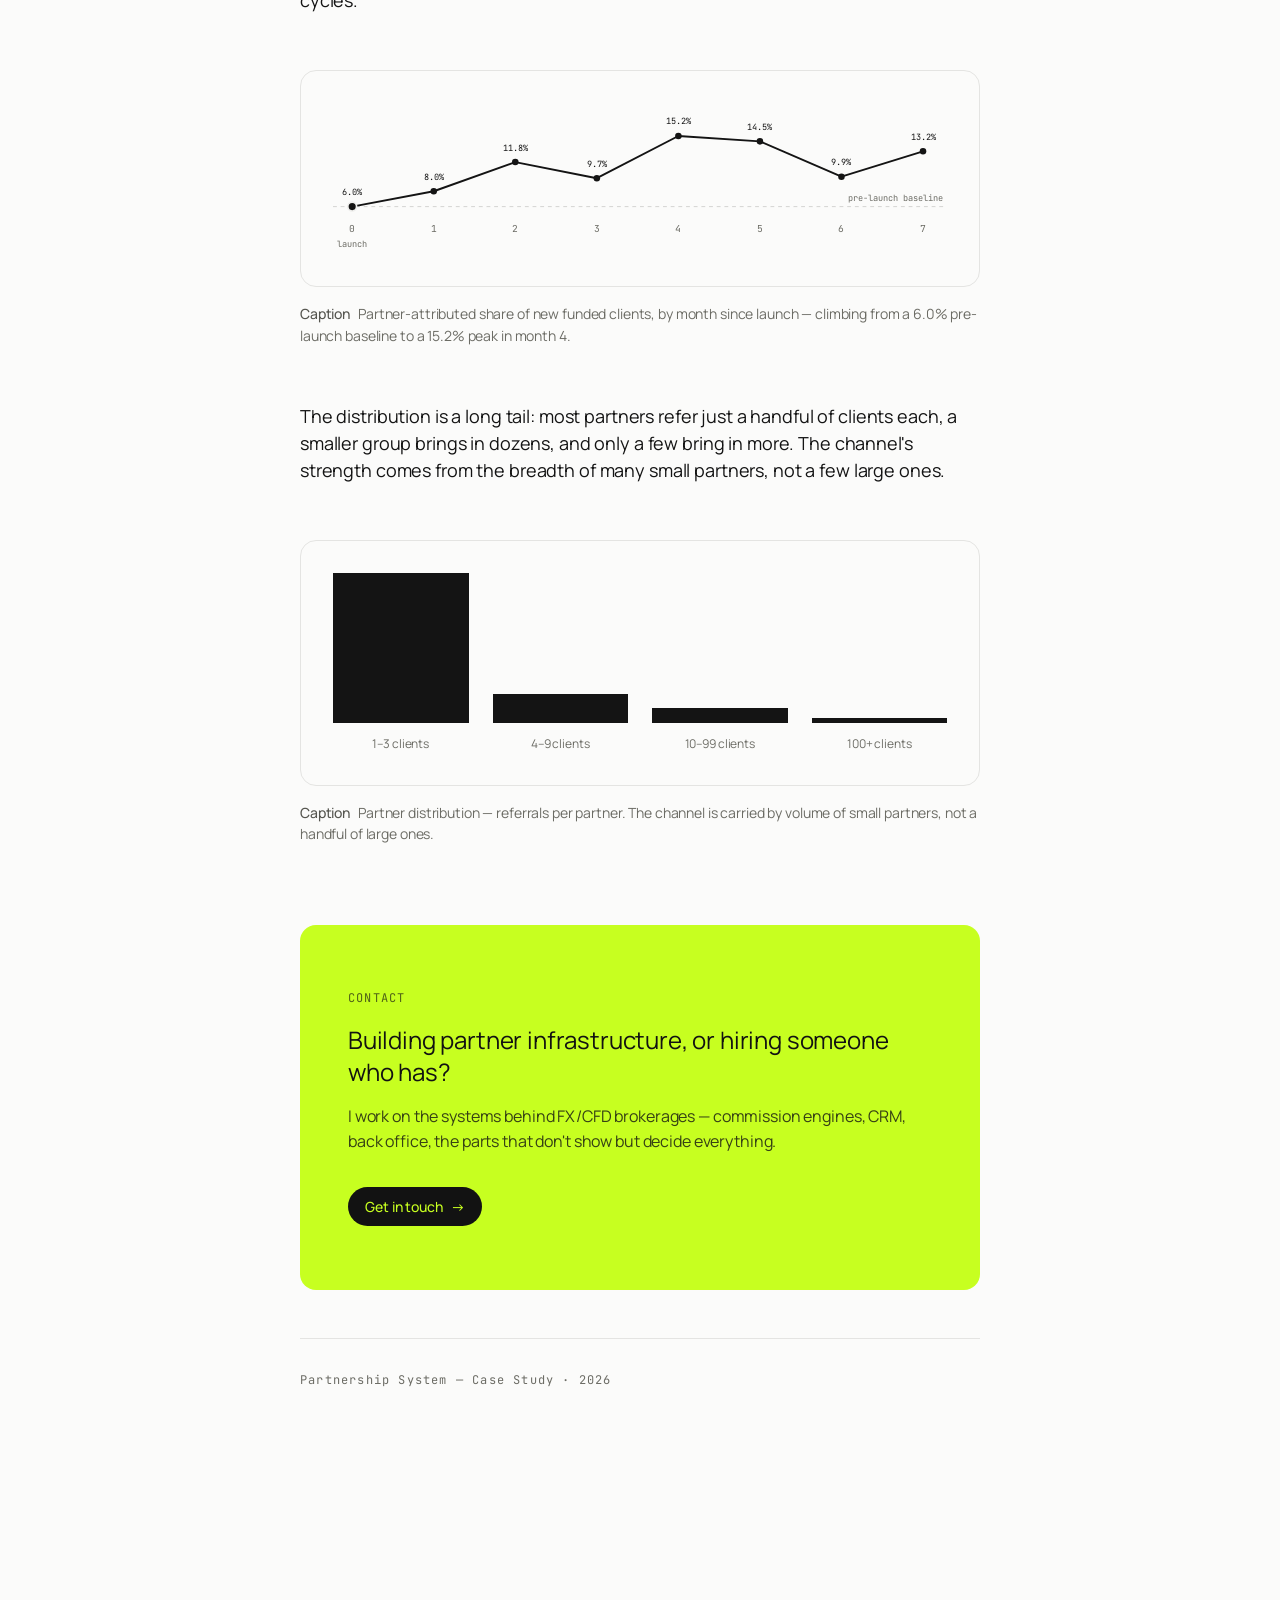
==== commit f040fa9f: "Revert "Tint the outer margins so the reading column reads as a page" This reverts commit 79a221e60d" ====
--- a/partnership-case-study.html
+++ b/partnership-case-study.html
@@ -129,11 +129,6 @@
   --measure:680px;      /* the reading column — the spine */
   --measure-wide:940px; /* figures may break to here, never further */
   --measure-modal:720px;/* dialog panel — just past the 680px column, not a slab */
-  /* The tinted band: wider than the 680px column so text is never pressed
-     against the boundary, and it collapses harmlessly below its own width —
-     on a phone the stops resolve outside the viewport and the whole screen
-     stays canvas, so there is no stray edge colour. */
-  --band:800px;
 }
 
 /* ---------- DARK — the base ---------- */
@@ -200,14 +195,6 @@
   --notice-ink:#E6F5C4;
   --notice-x:#B7CE86;
   --shadow-notice:0 4px 16px -6px rgba(0,0,0,0.55);
-
-  /* Reading band. A deliberate departure from the one-canvas rule: the 680px
-     column floating in an unbounded margin gives the eye nothing to anchor on.
-     The surround steps 1.086:1 from the canvas — below the 1.098:1 step the
-     figure frames already use, so this is the gentlest boundary on the page.
-     Dark and light are matched steps (1.086 / 1.083), so the effect reads the
-     same weight in both modes rather than shouting in one. */
-  --surround:#1D1D1D;
 }
 
 /* ---------- LIGHT — same system, lights on ---------- */
@@ -255,7 +242,6 @@
   --notice-ink:#2E3A08;
   --notice-x:#4A5C10;
   --shadow-notice:0 4px 16px -6px rgba(20,20,20,0.16);
-  --surround:#F2F2F0;
 }
 
 /* ---------- BASE ---------- */
@@ -309,23 +295,6 @@
   grid-column:2 / -1;
   width:min(var(--measure-wide), 100% - var(--space-24));
   margin-inline:0;
-}
-
-/* Painted on a fixed pseudo-element rather than on body: the stripe is uniform
-   vertically, so pinning it to the viewport costs one paint instead of one per
-   scroll, and it leaves body's own background-color intact for the Safari 26
-   toolbar fallback. z-index:-1 puts it above body's background and below every
-   piece of content. */
-body::before{
-  content:"";
-  position:fixed; inset:0; z-index:-1;
-  background:linear-gradient(to right,
-    var(--surround) 0,
-    var(--surround) calc(50% - var(--band) / 2),
-    var(--canvas)   calc(50% - var(--band) / 2),
-    var(--canvas)   calc(50% + var(--band) / 2),
-    var(--surround) calc(50% + var(--band) / 2),
-    var(--surround) 100%);
 }
 
 /* ---------- Safari 26 tint source ----------
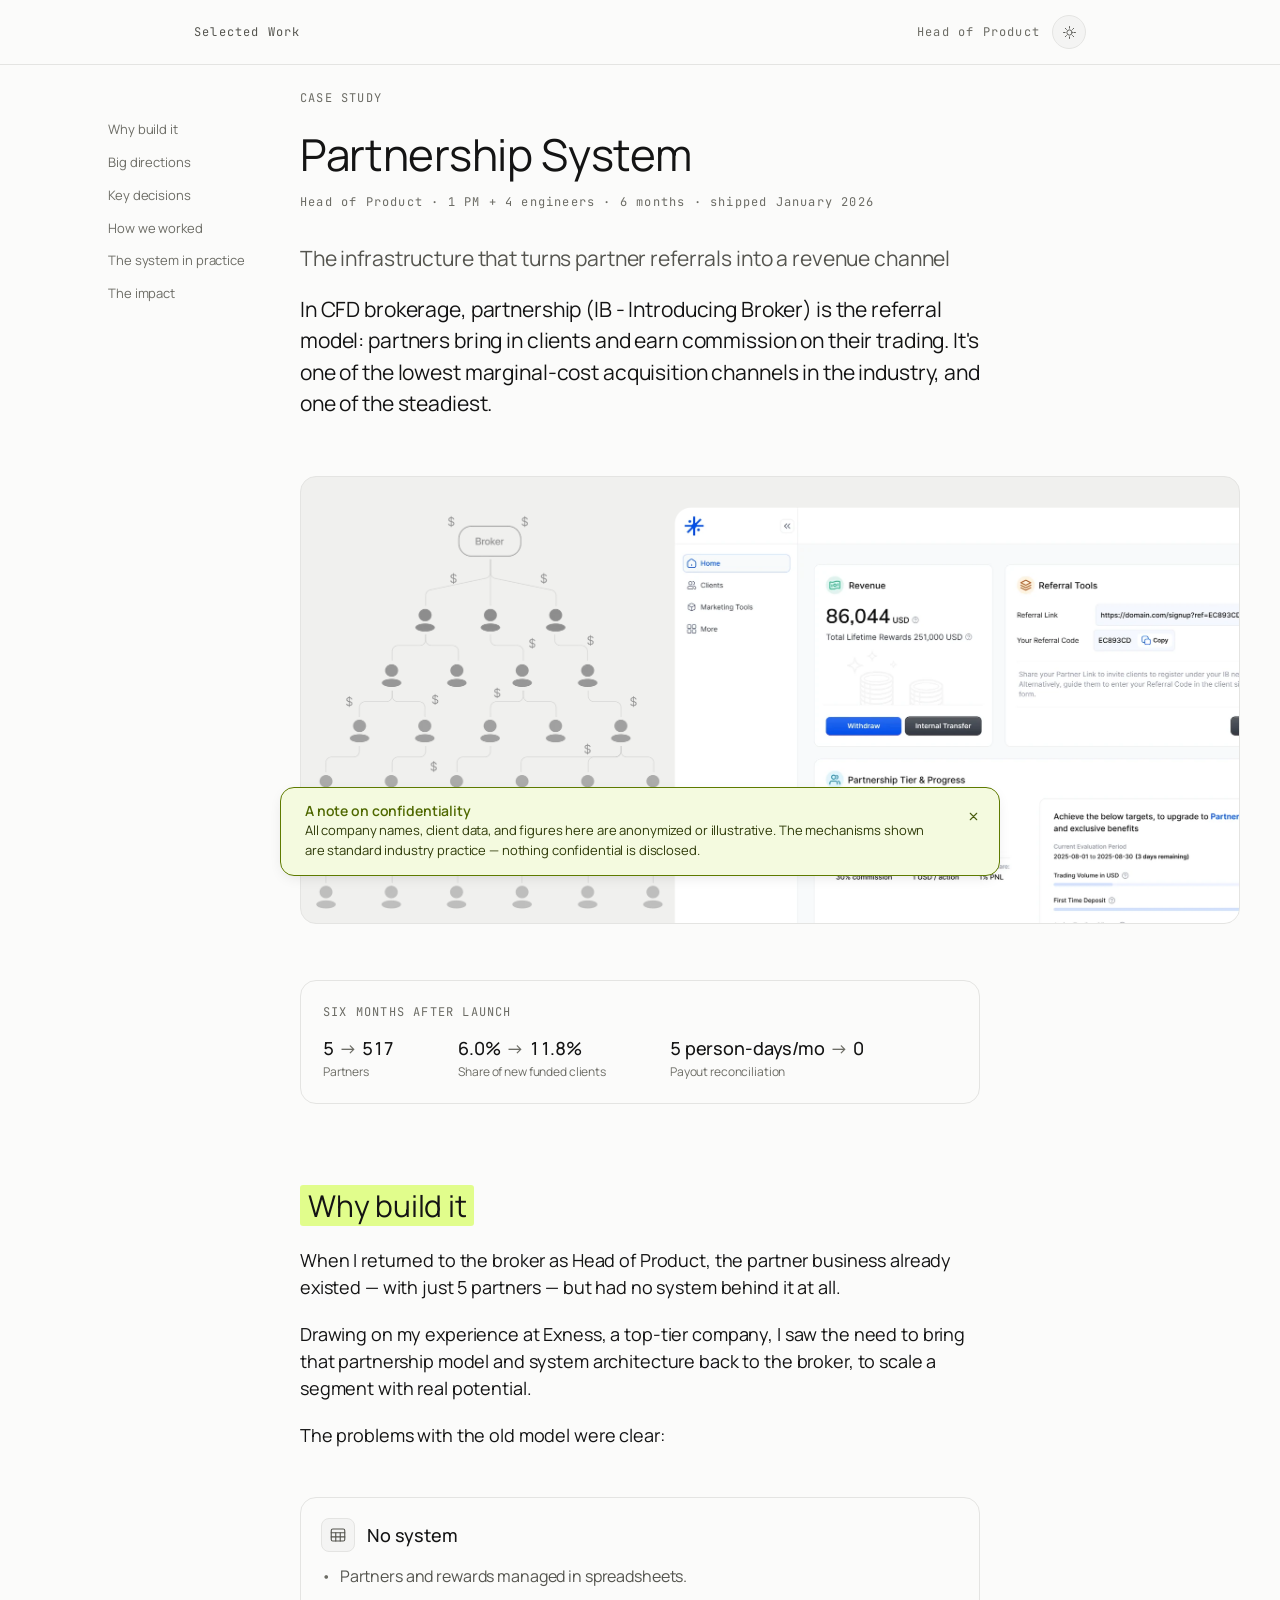
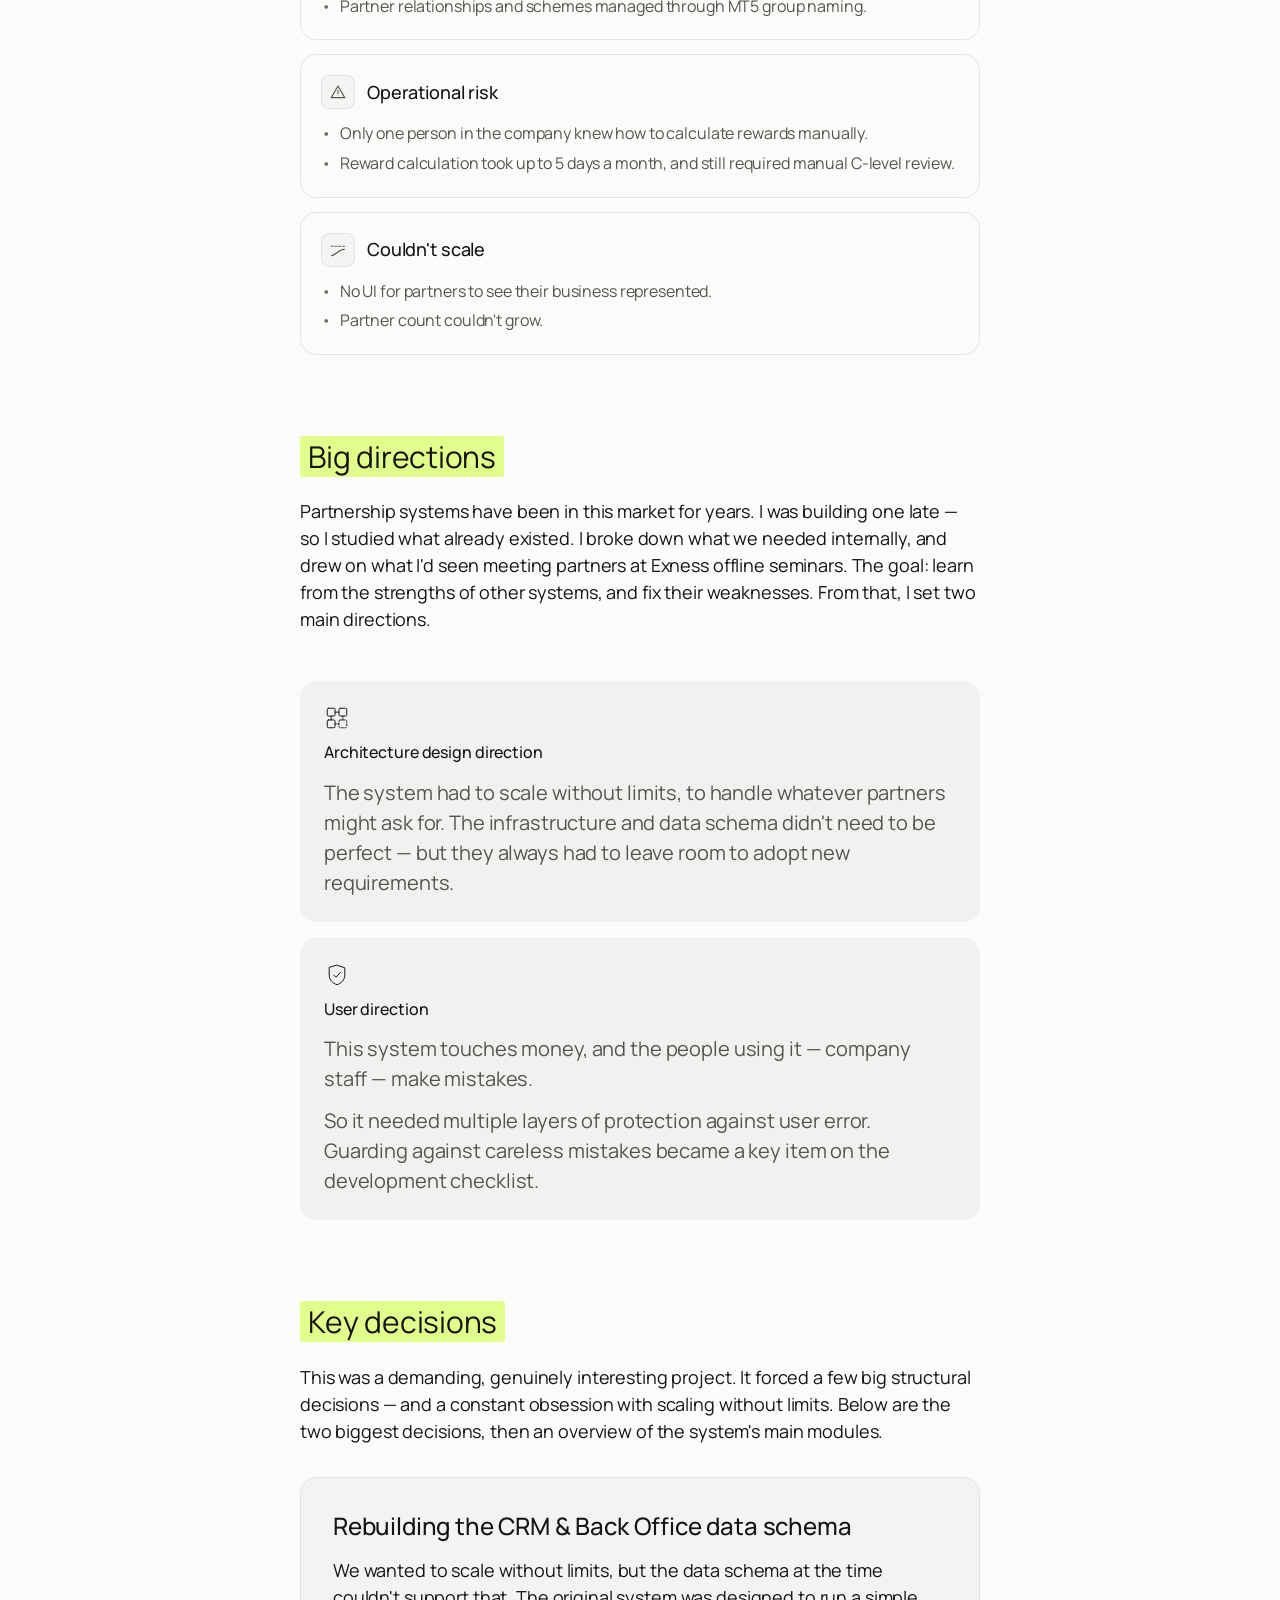
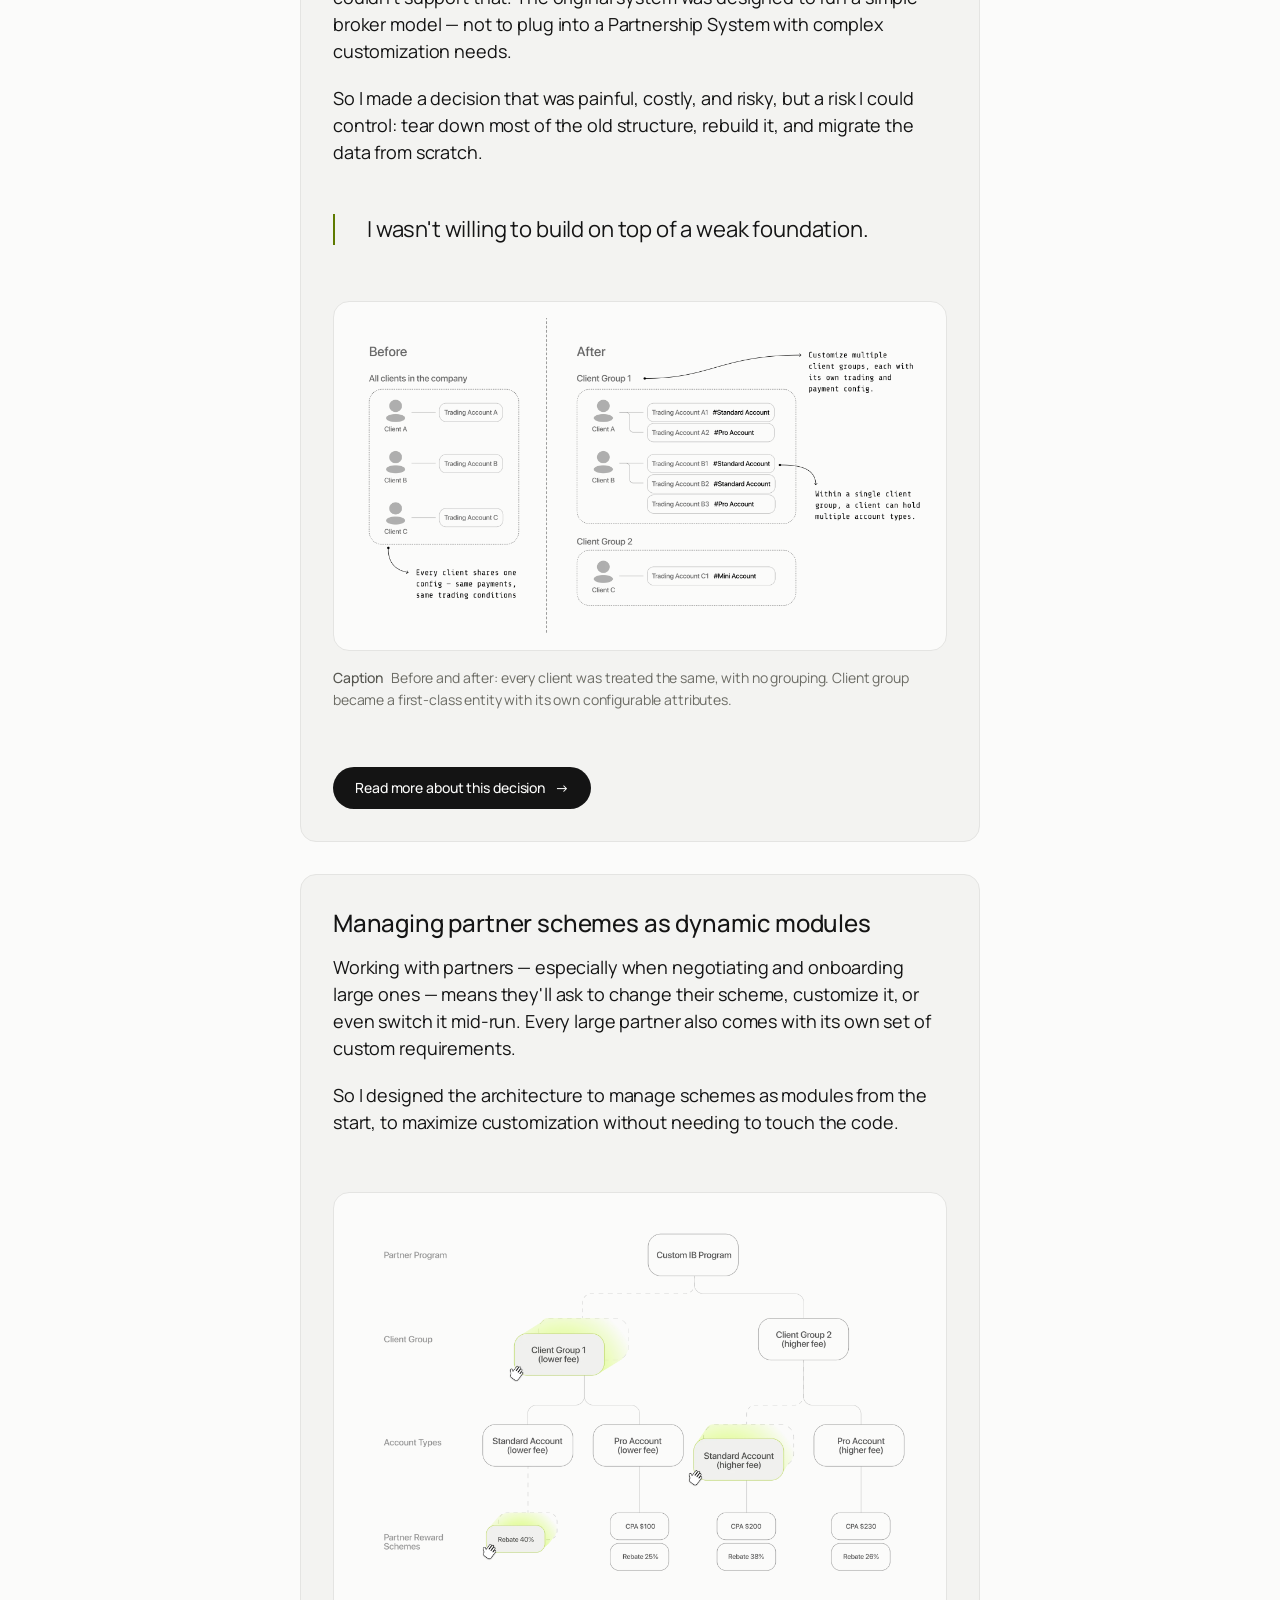
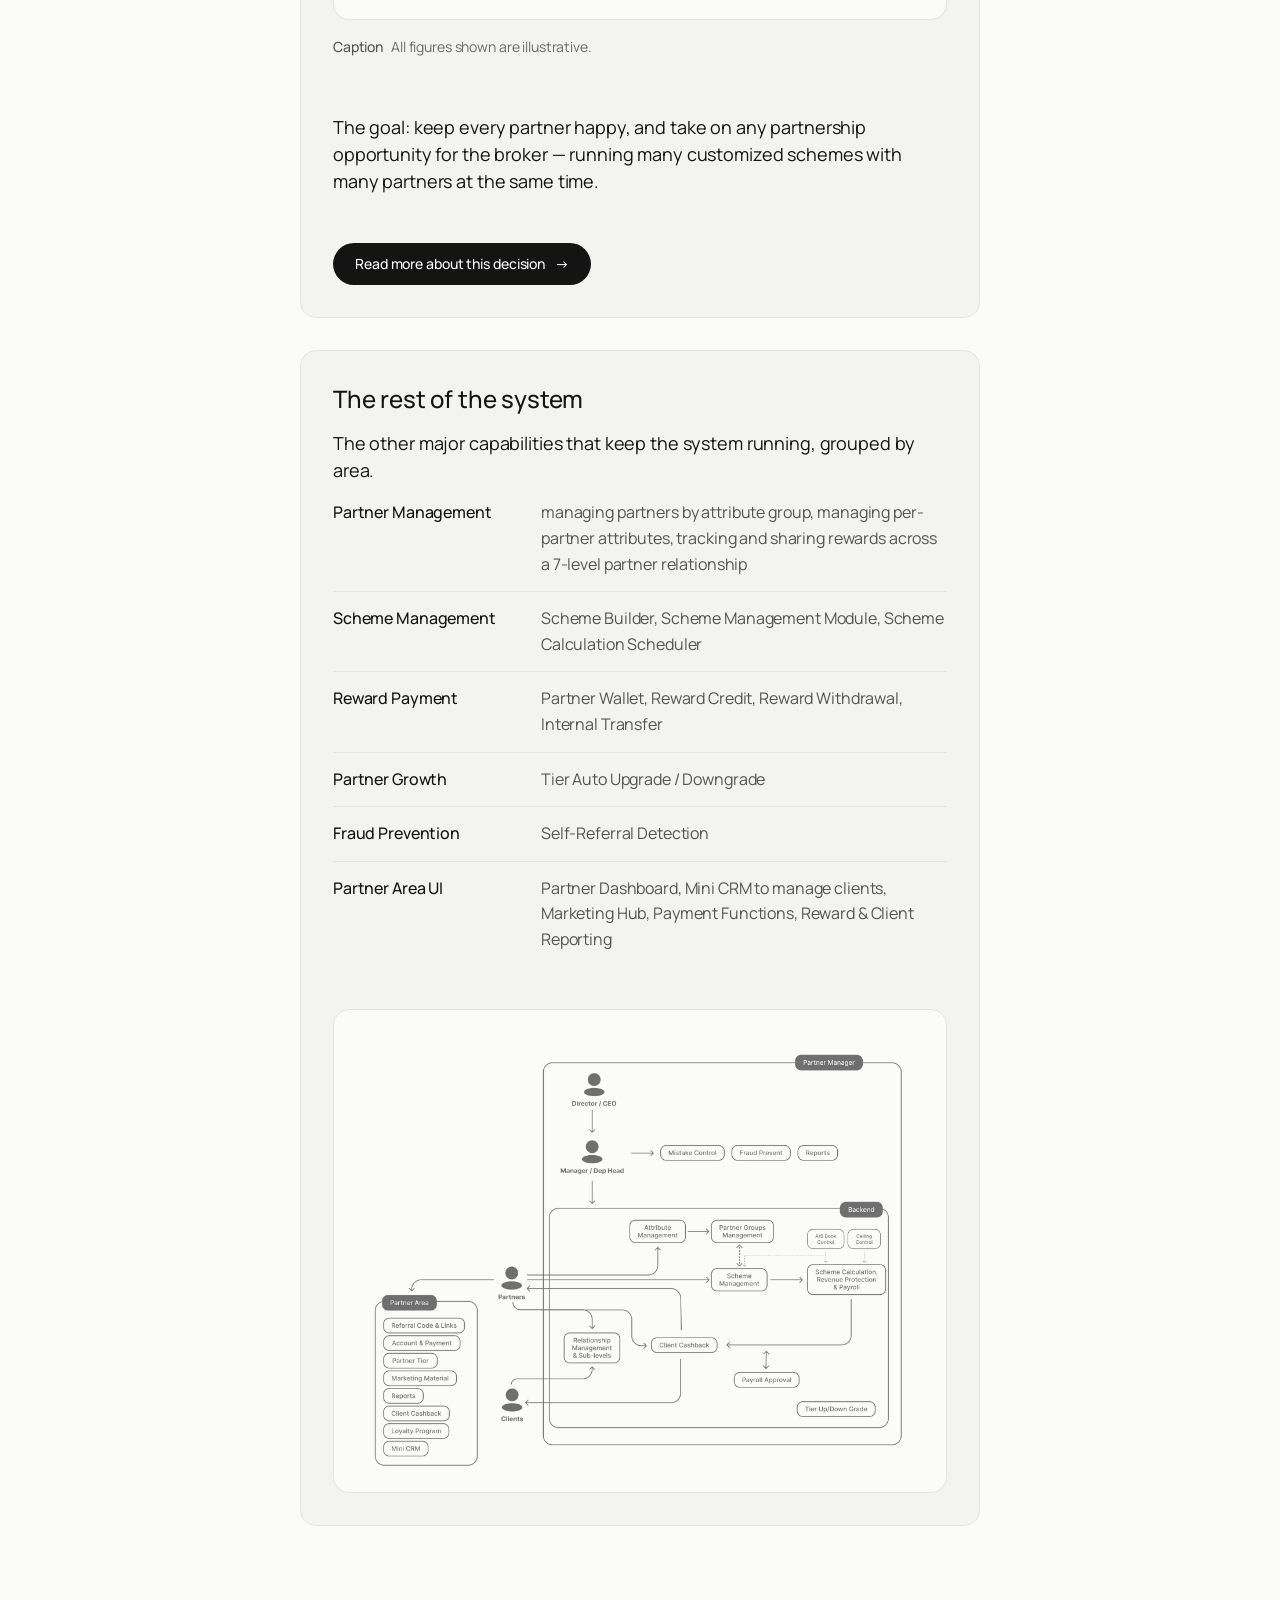
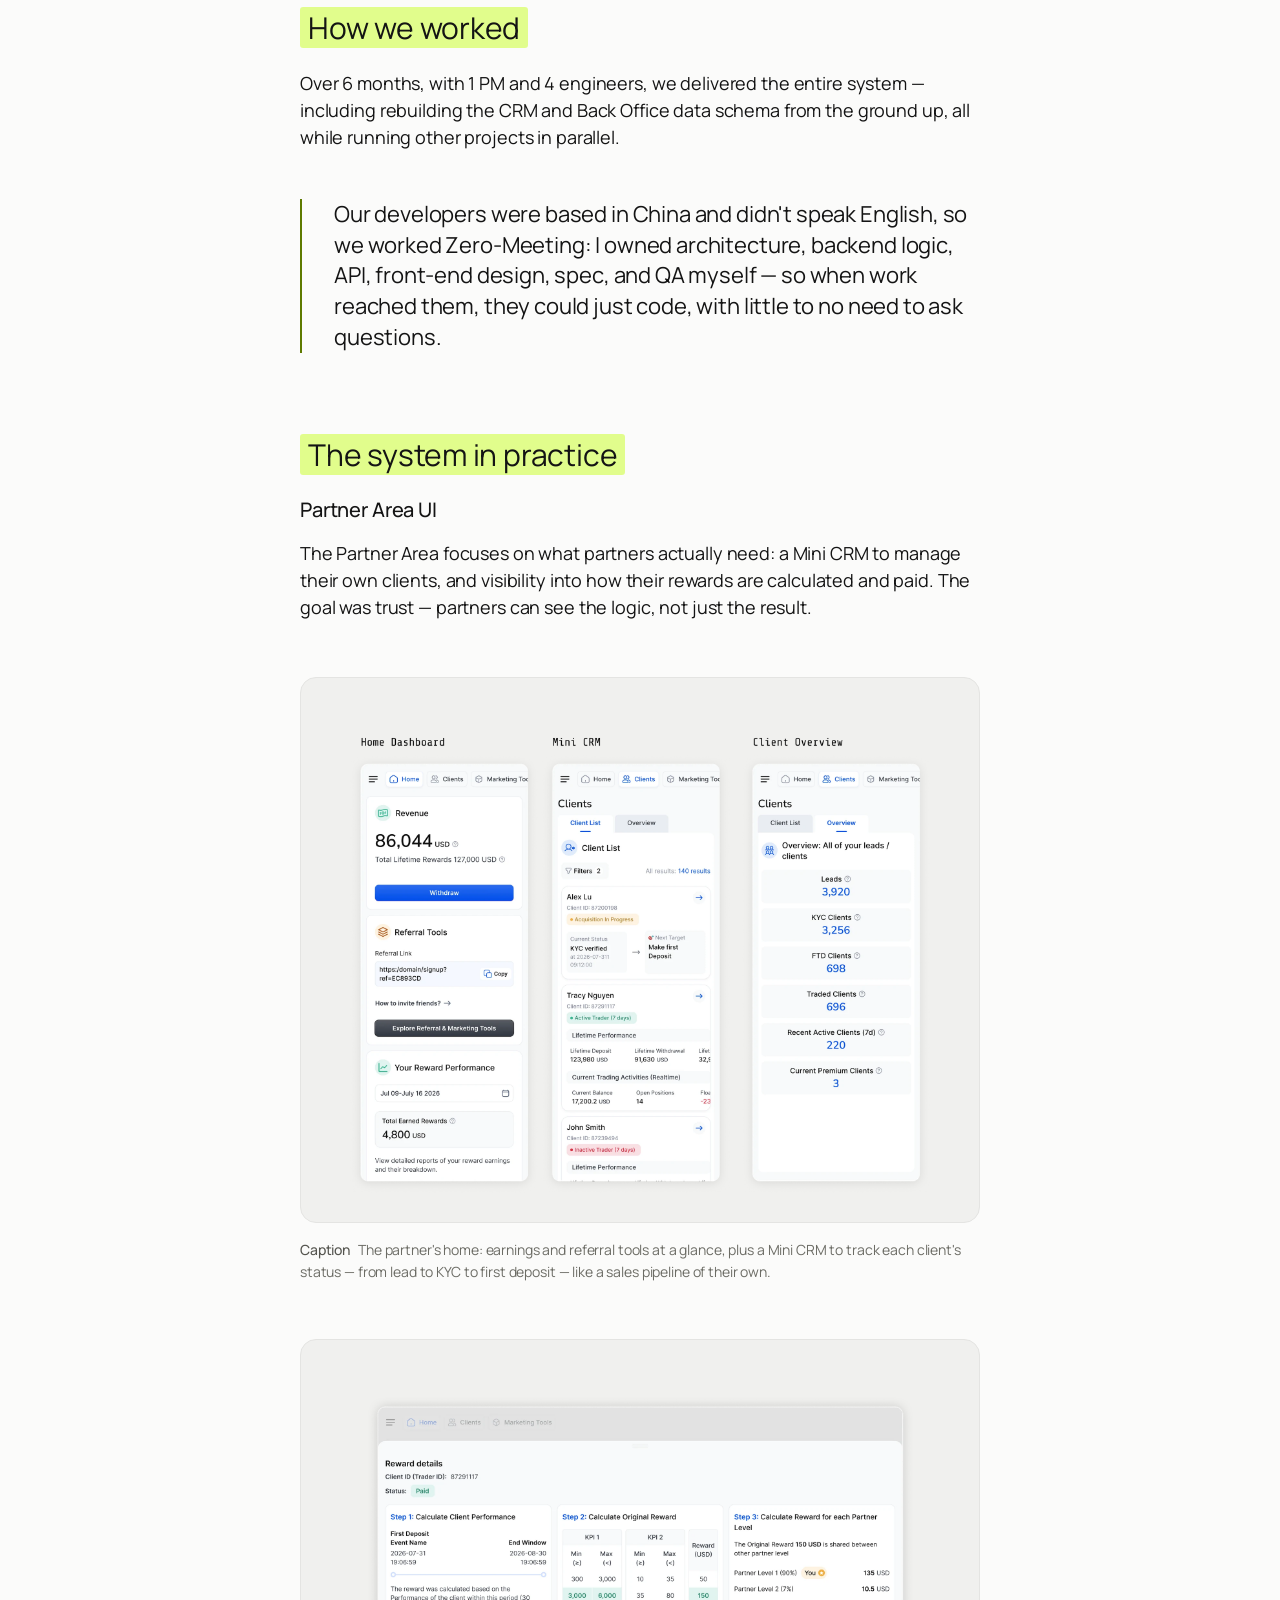
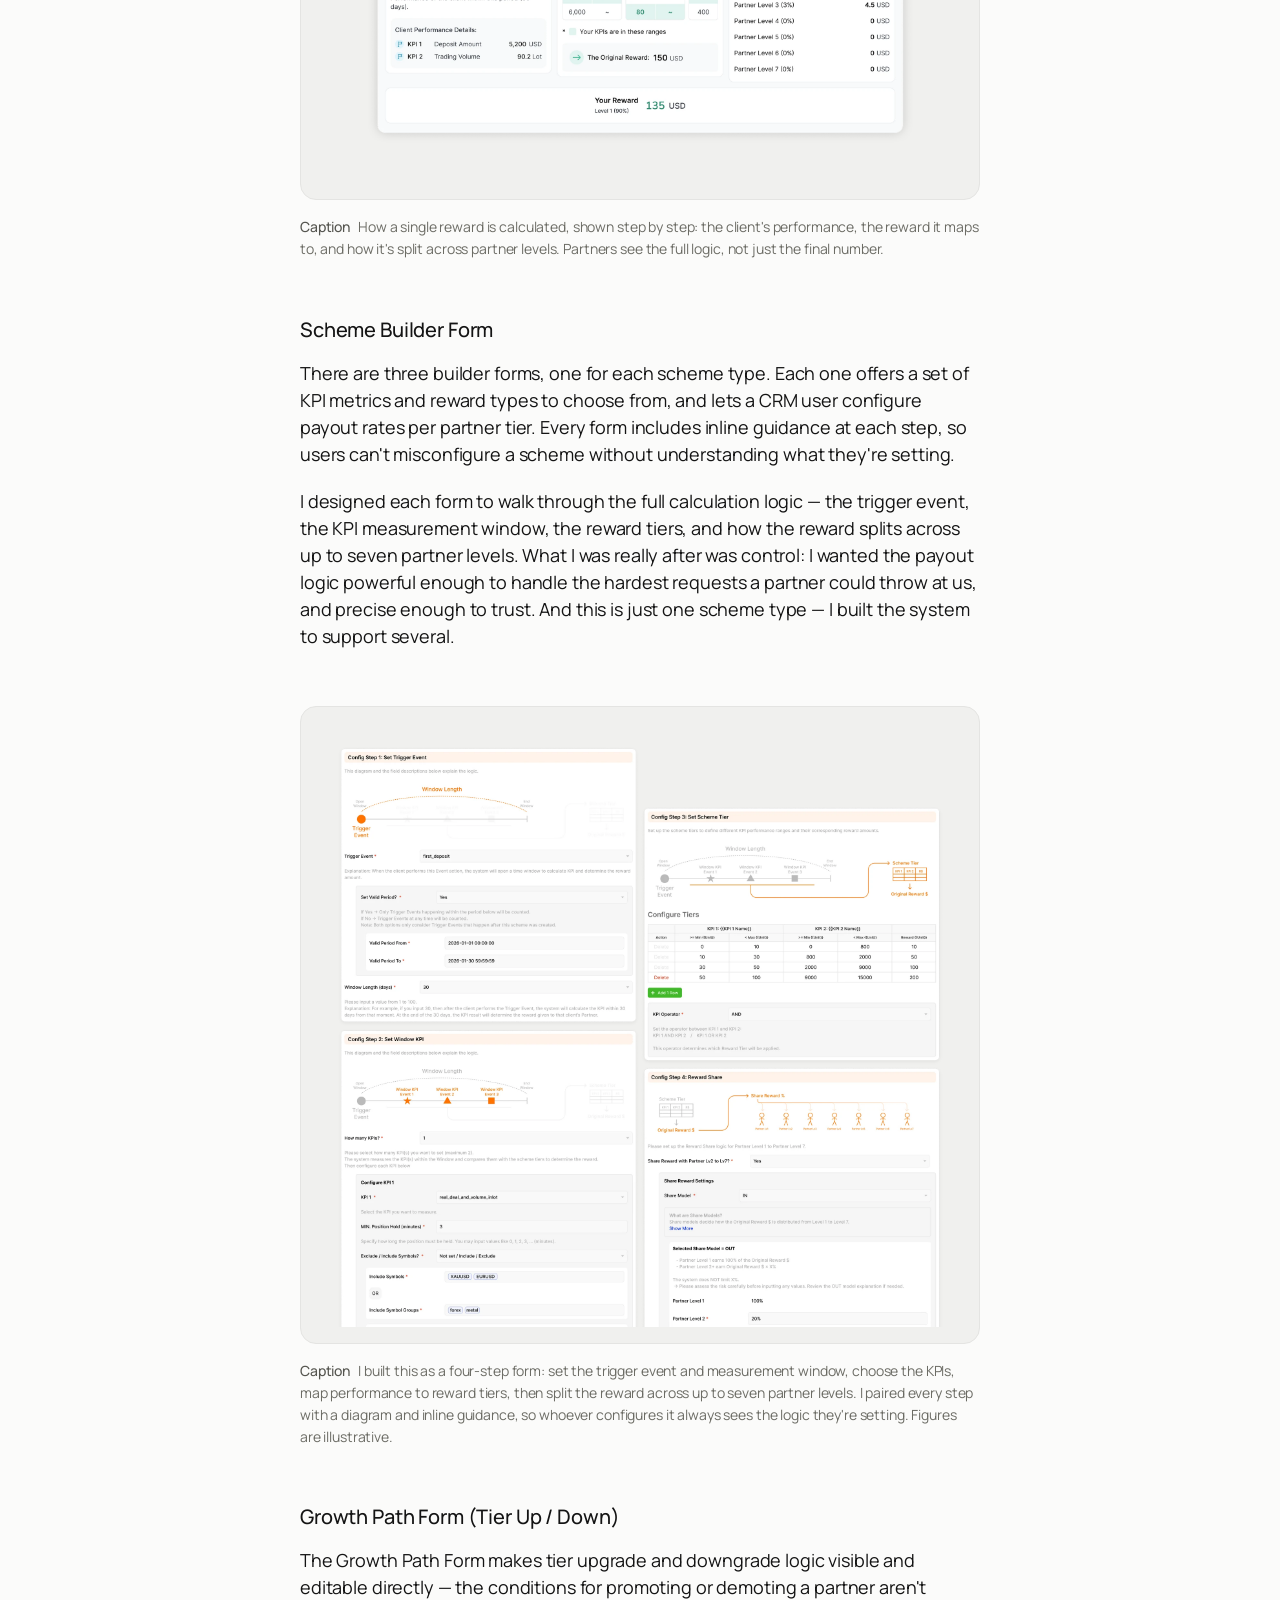
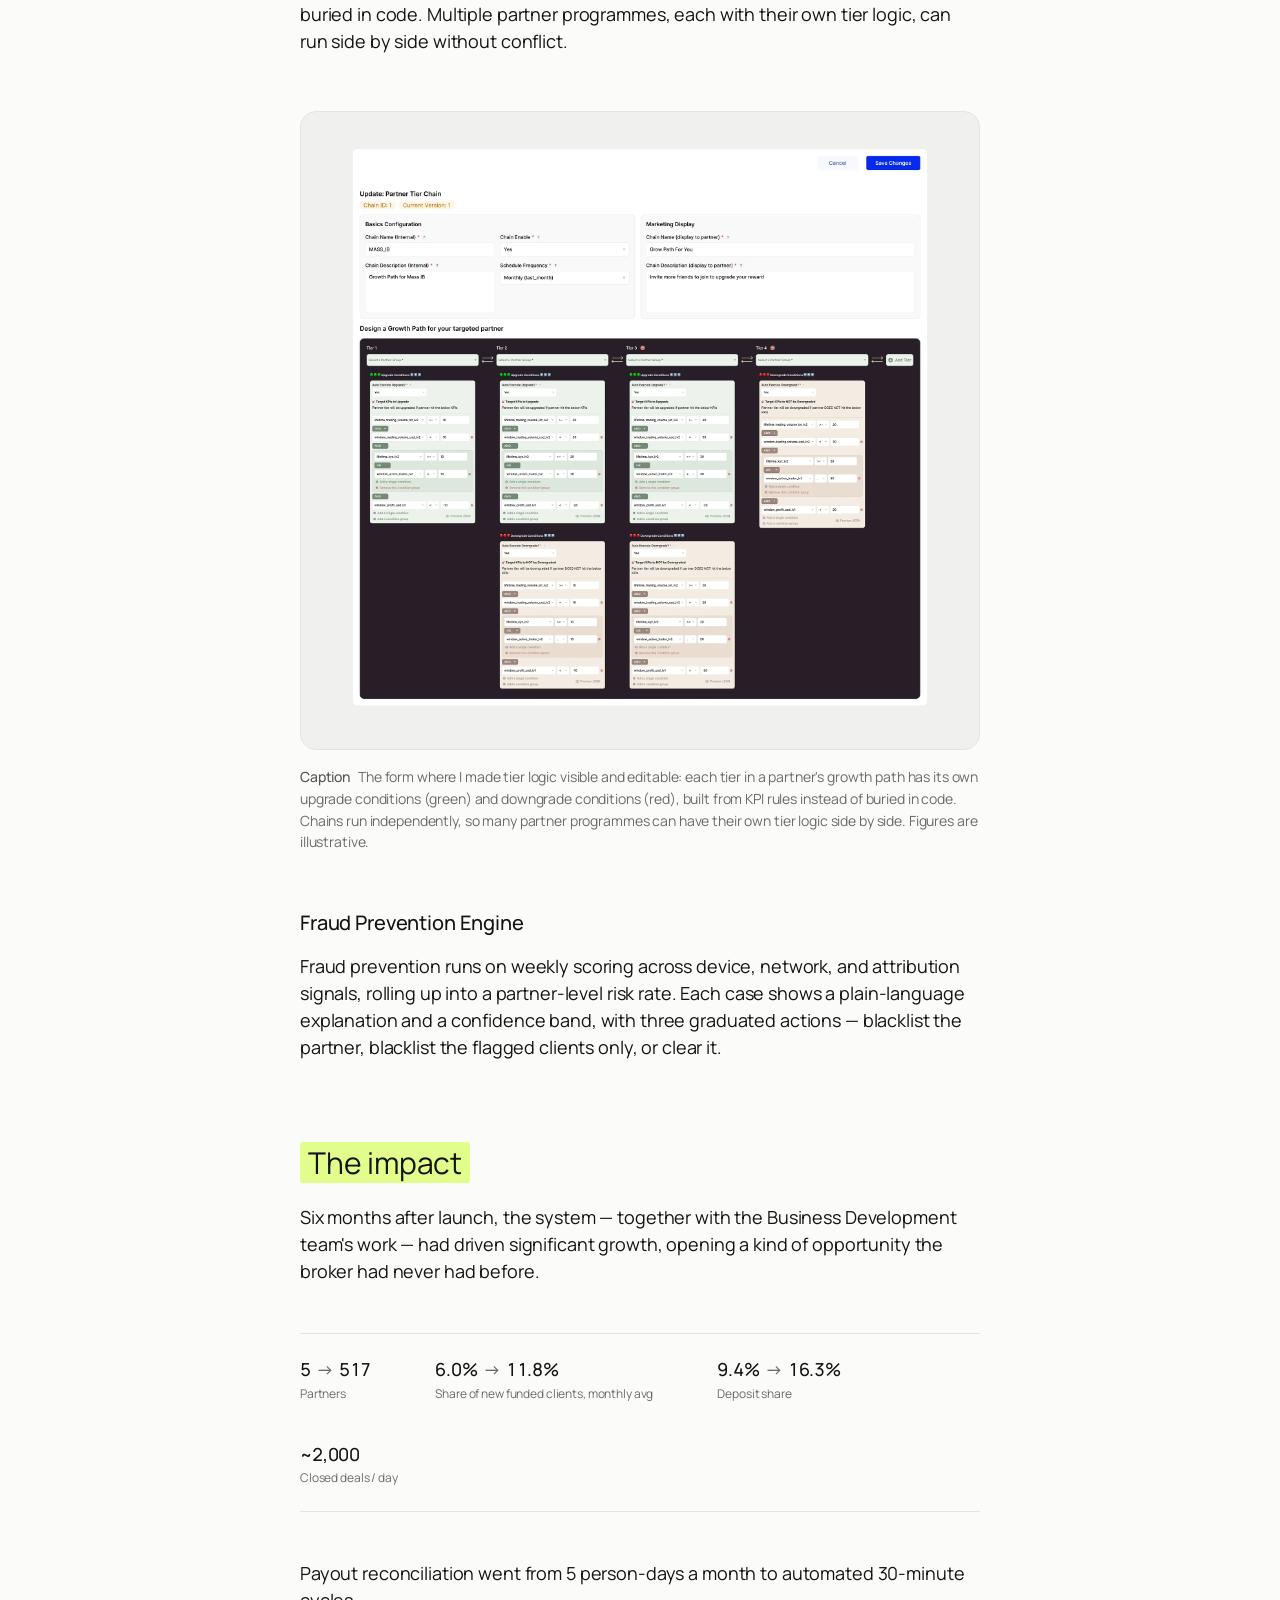
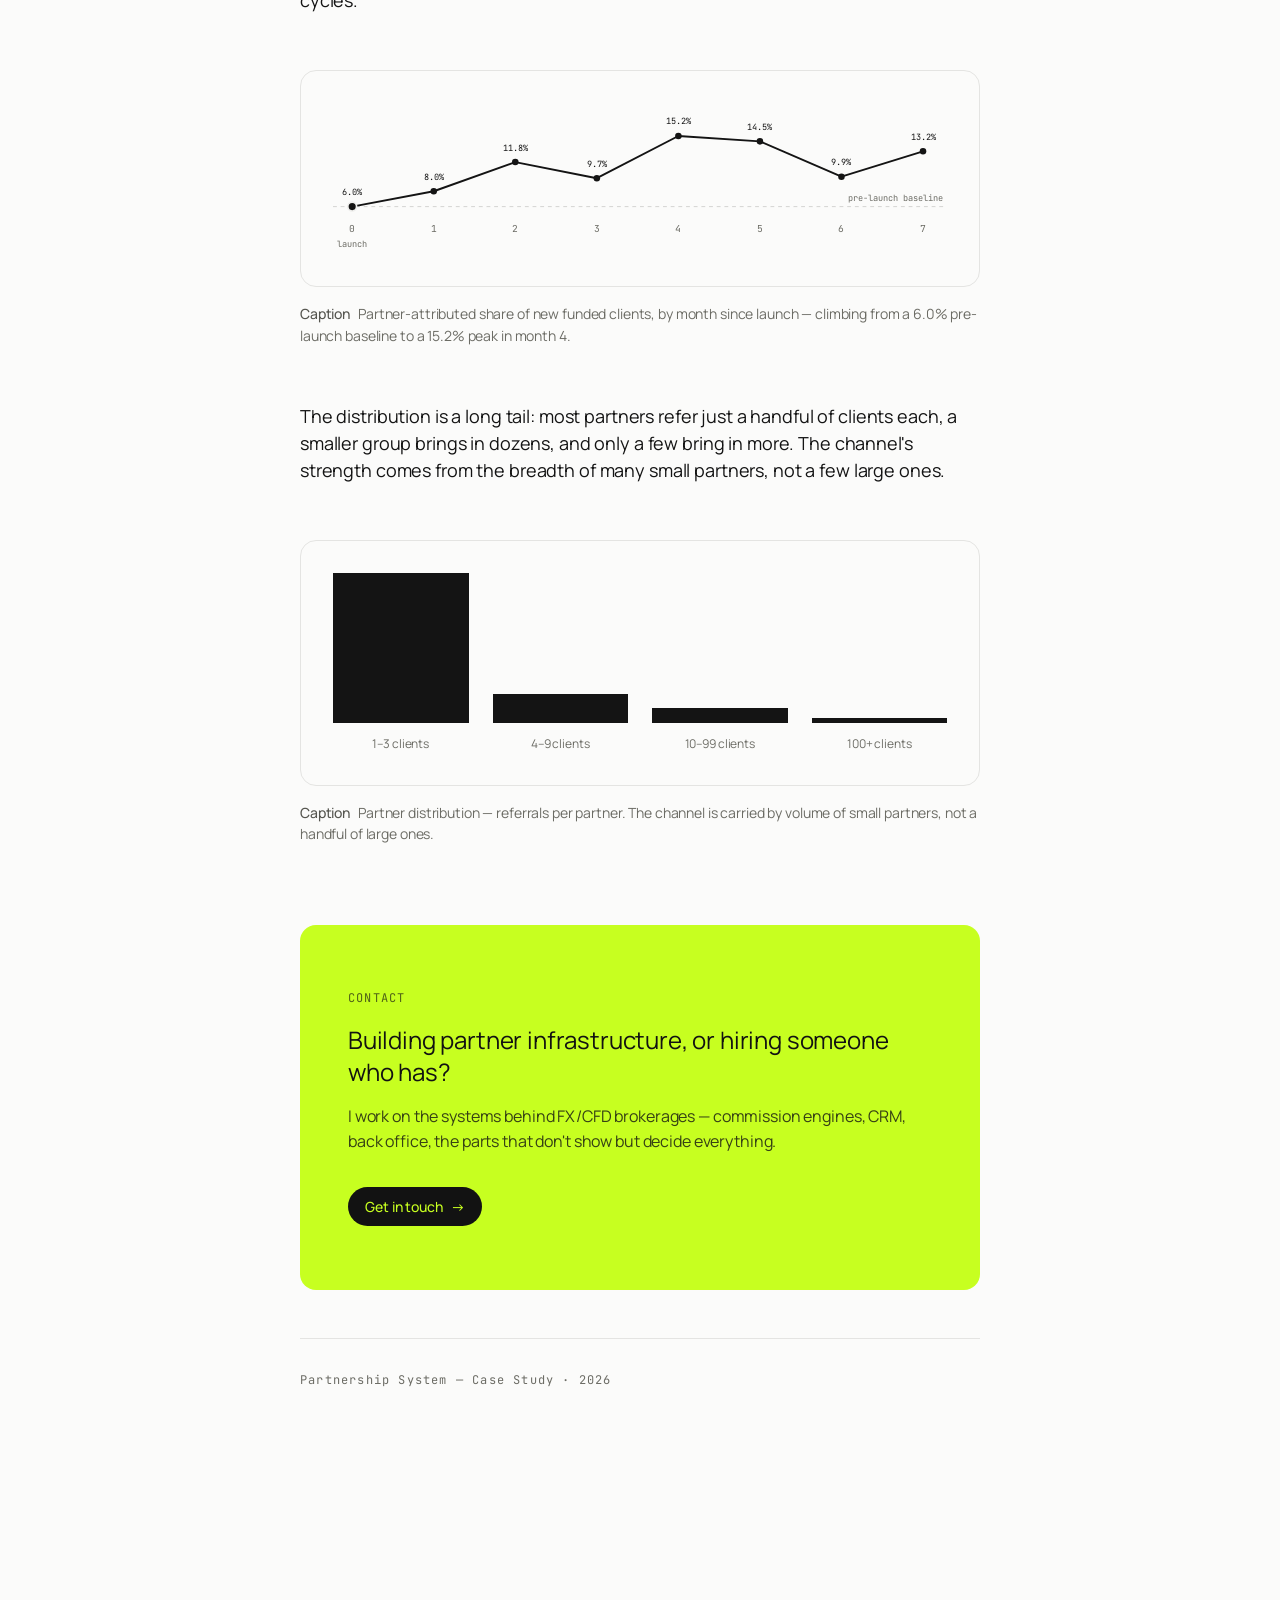
==== commit c25eea2d: "Rebuild the landing page and ship its assets The page has moved on a long way from the last commit: " ====
--- a/partnership-case-study.html
+++ b/partnership-case-study.html
@@ -342,7 +342,12 @@
   letter-spacing:var(--tracking-mono); color:var(--ink-3);
 }
 .theme-toggle{
-  background:transparent; border:1px solid var(--ghost-border);
+  /* Matches the landing page's toggle and the panel idiom behind it:
+     --surface-raised behind a --border hairline. transparent over
+     --ghost-border gave the control no body — it read as an outline sitting on
+     the bar rather than a button. .modal-x keeps the ghost treatment: it sits
+     on a raised panel already and does not need a second surface. */
+  background:var(--surface-raised); border:1px solid var(--border);
   border-radius:var(--radius-pill); width:34px; height:34px;
   cursor:pointer; color:var(--ink-2);
   display:inline-flex; align-items:center; justify-content:center;
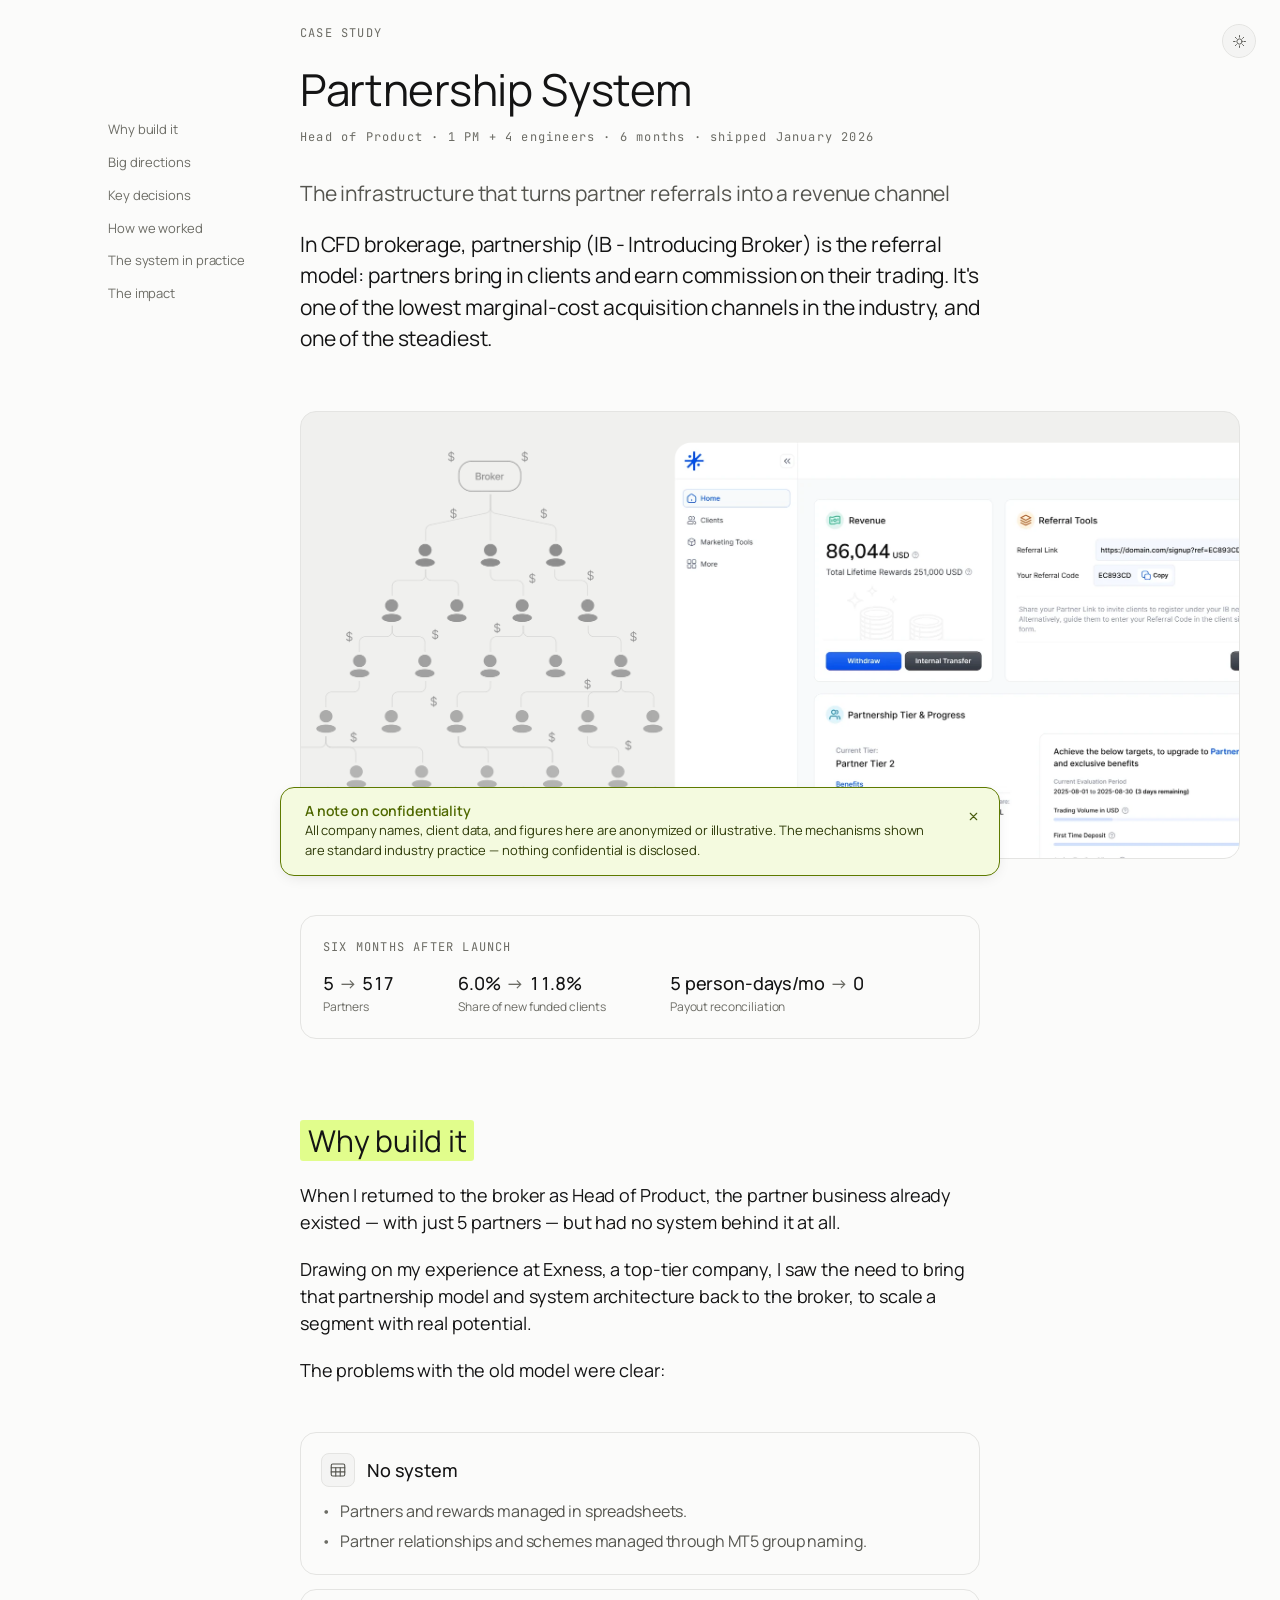
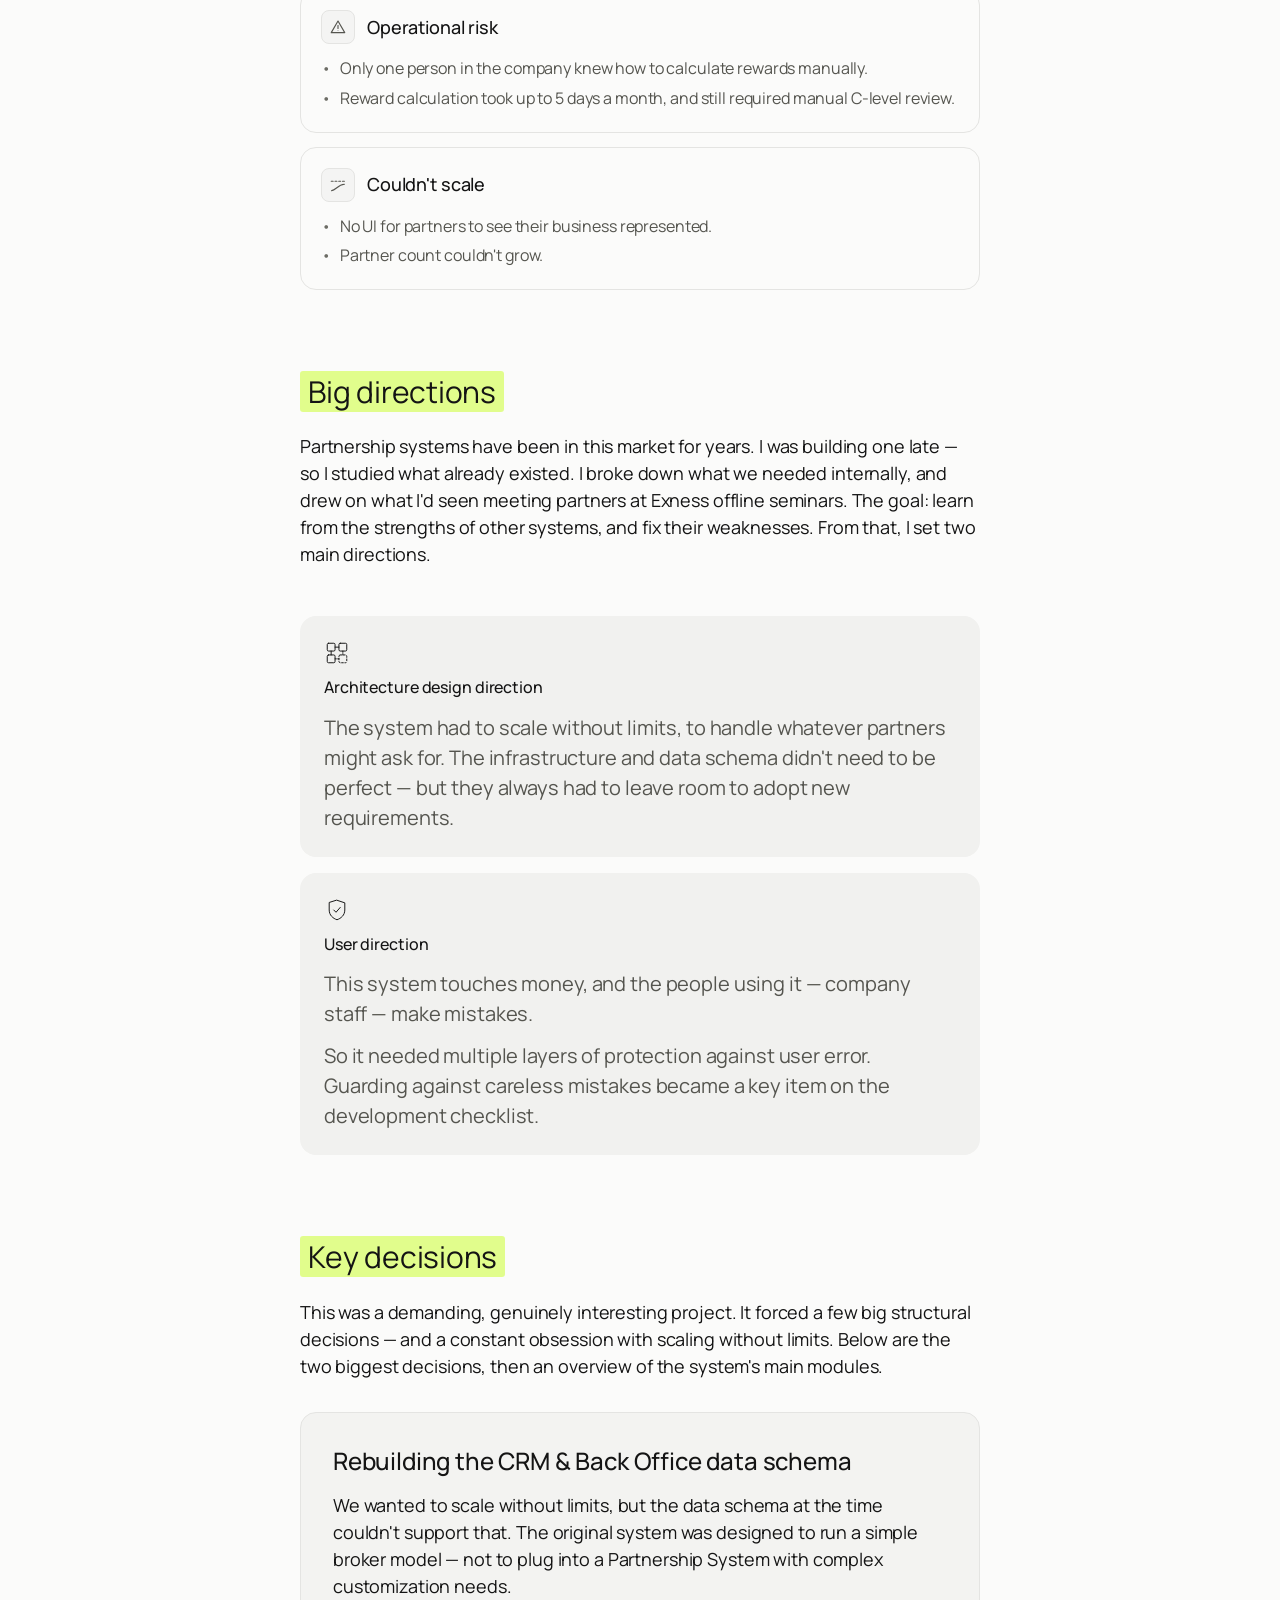
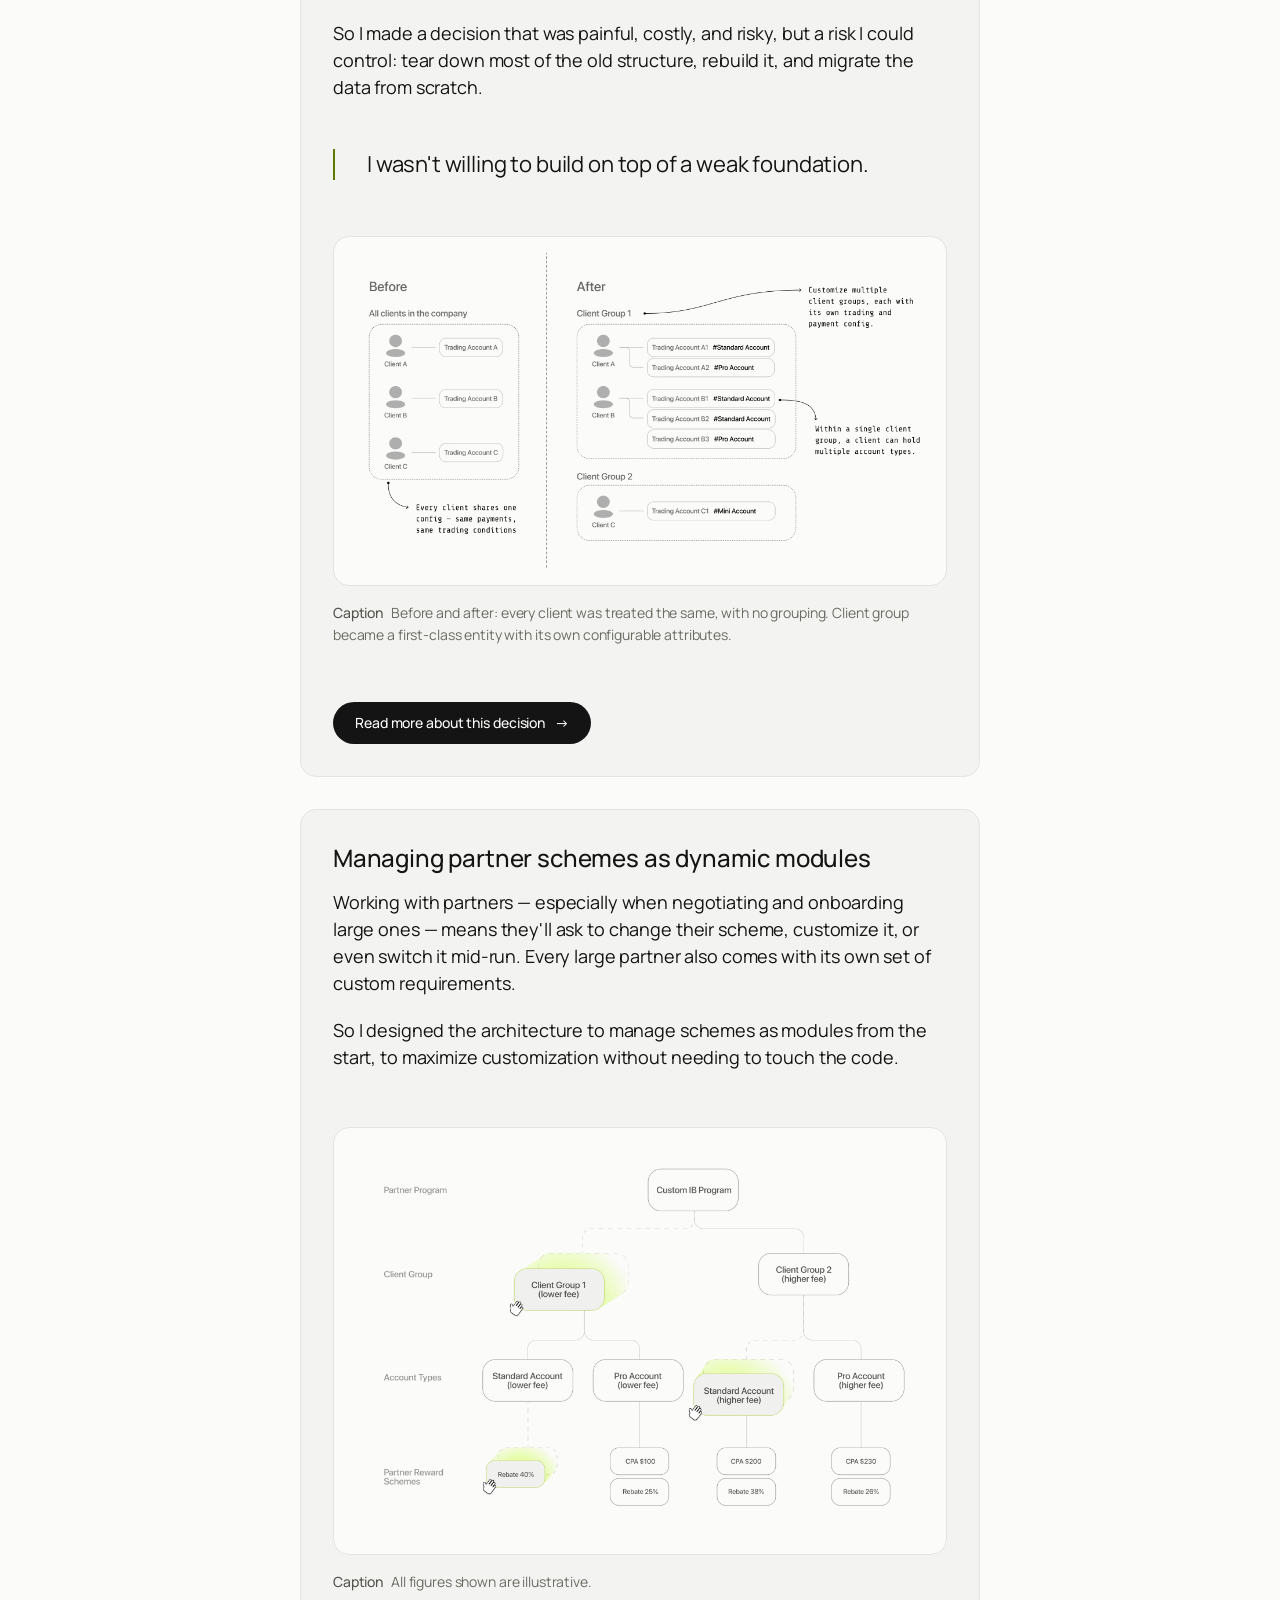
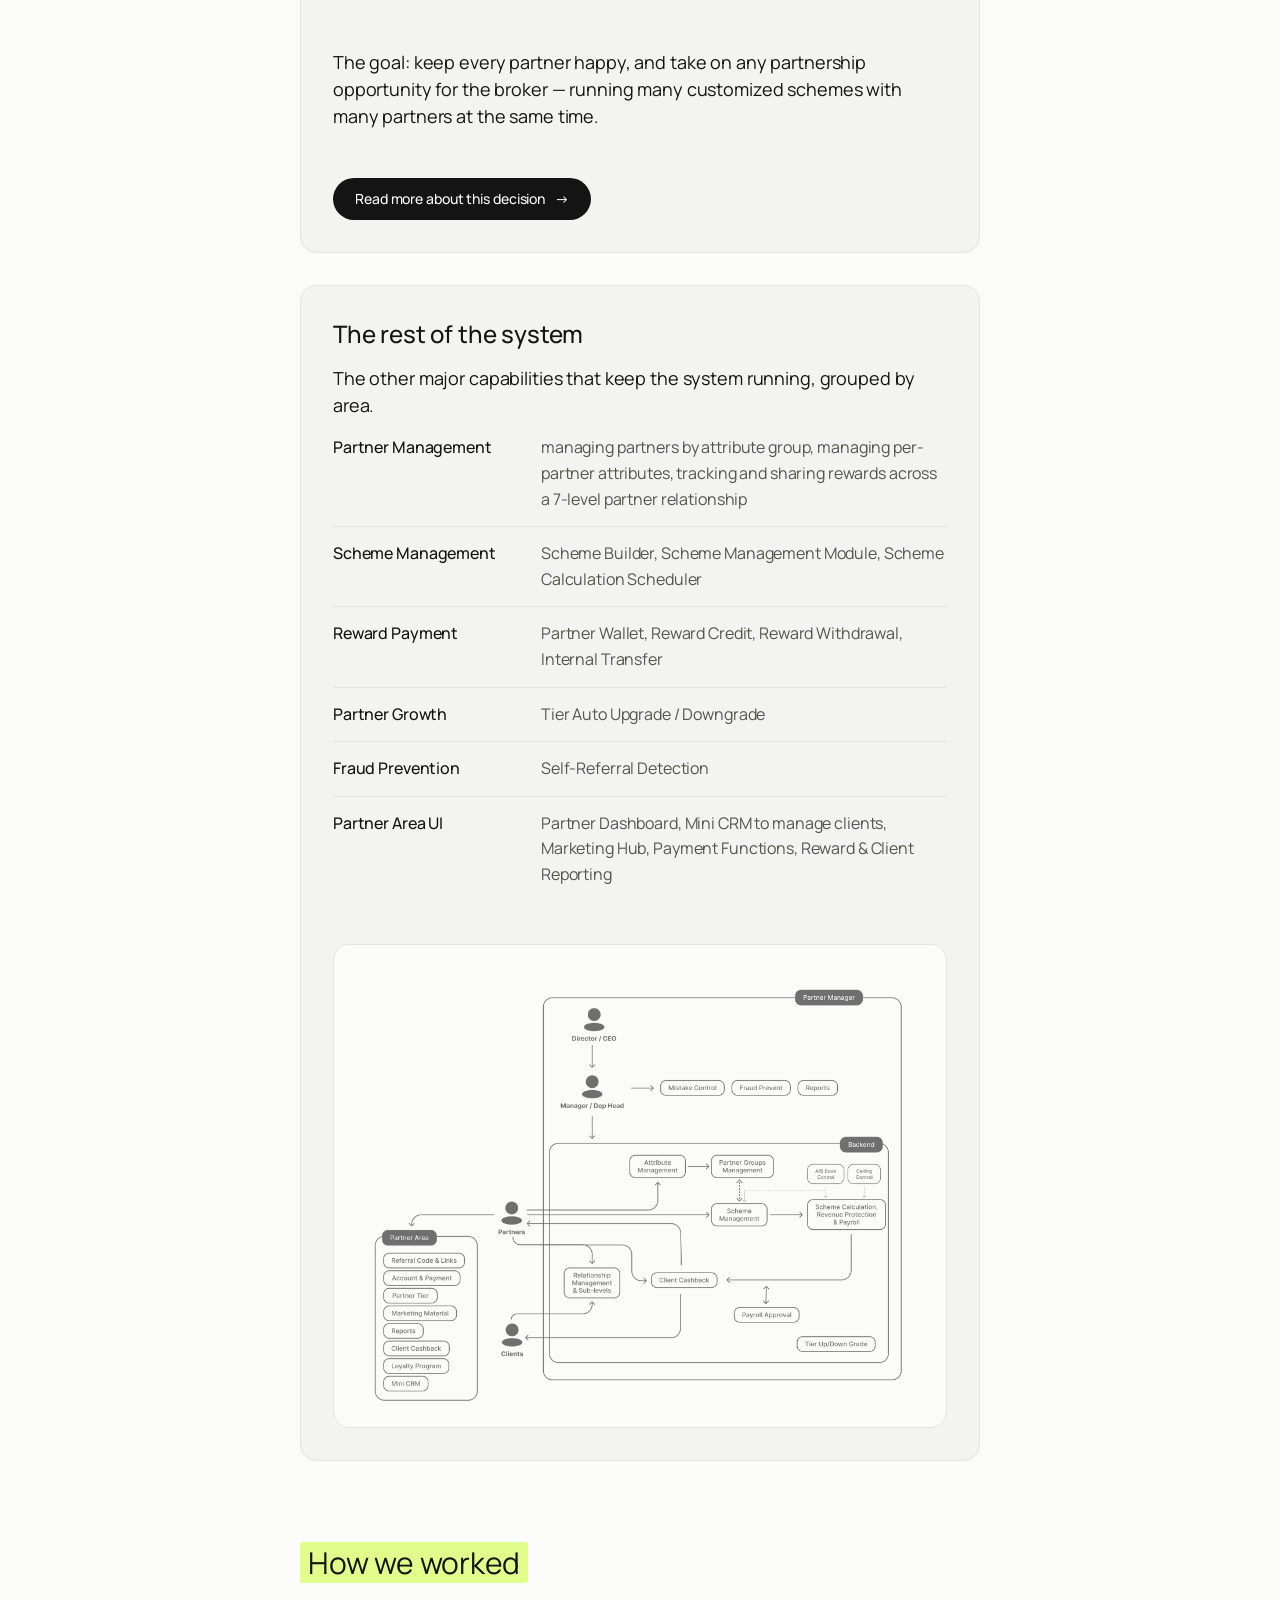
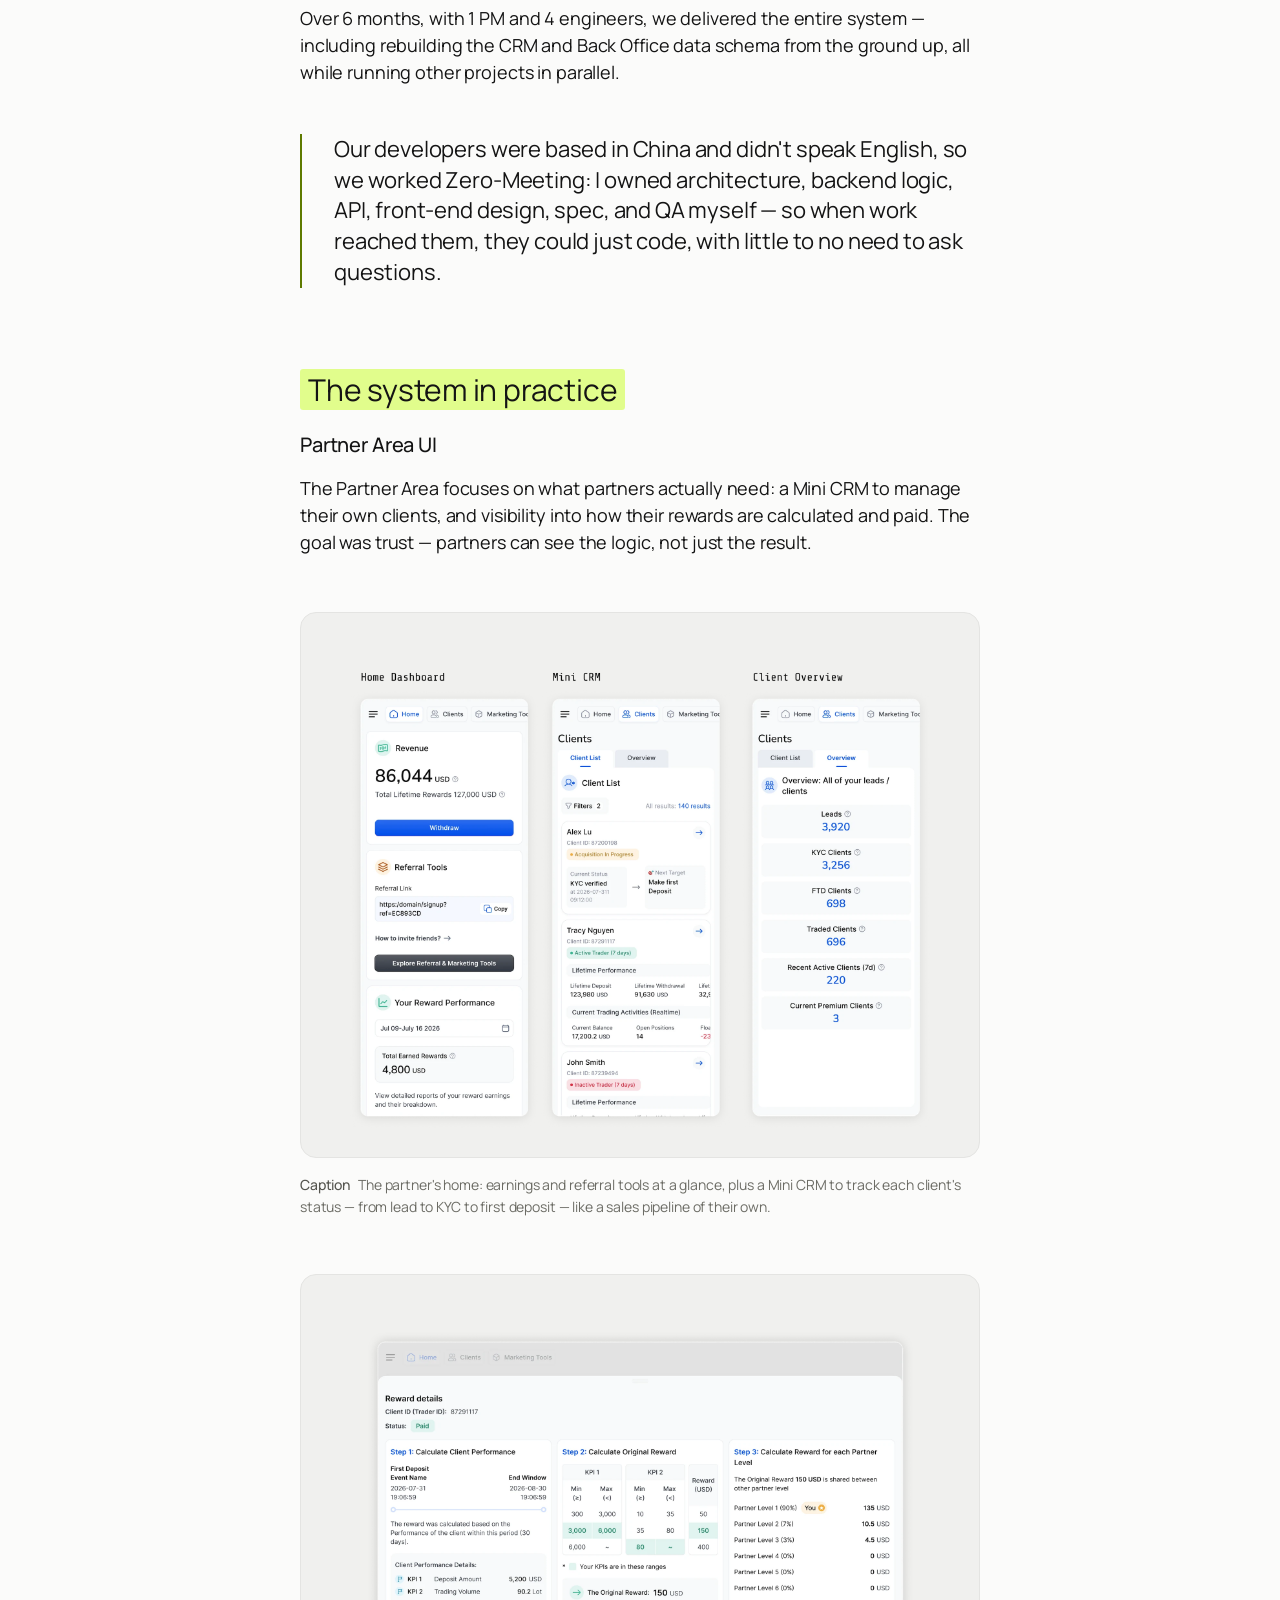
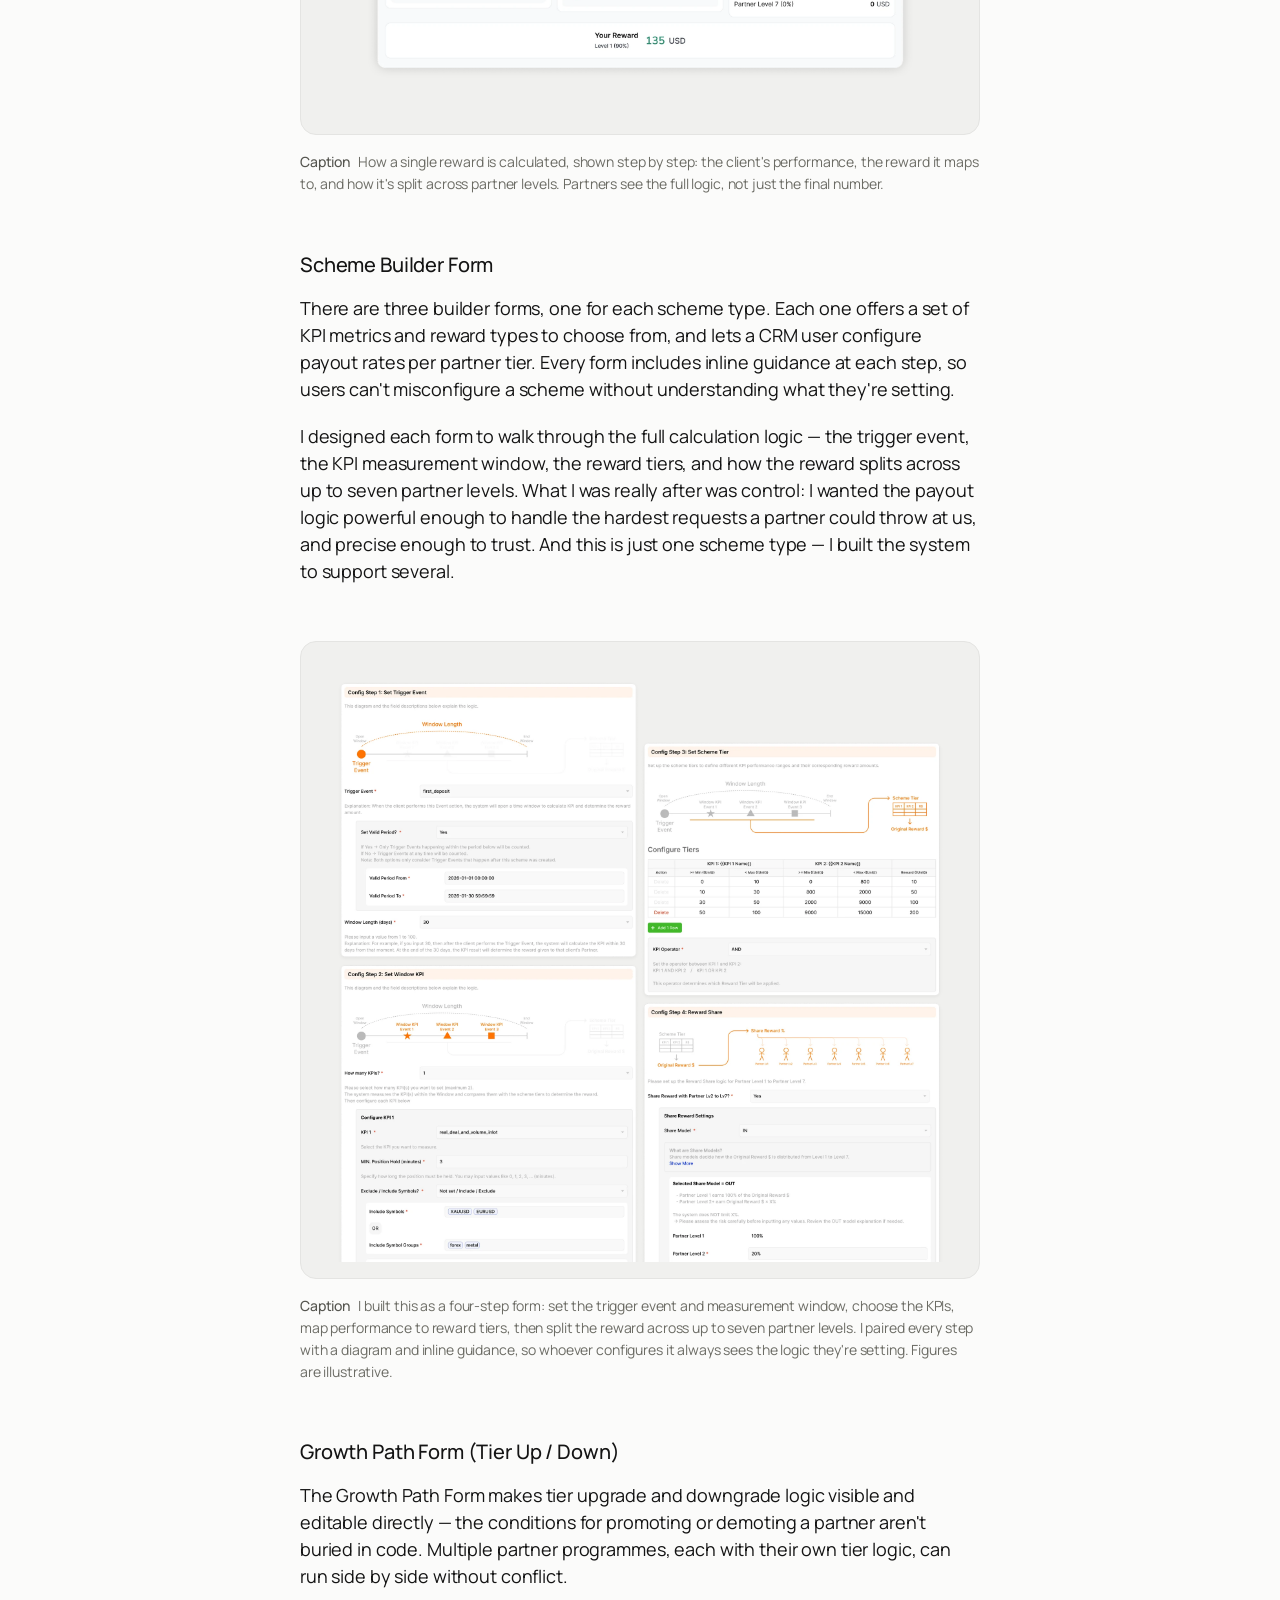
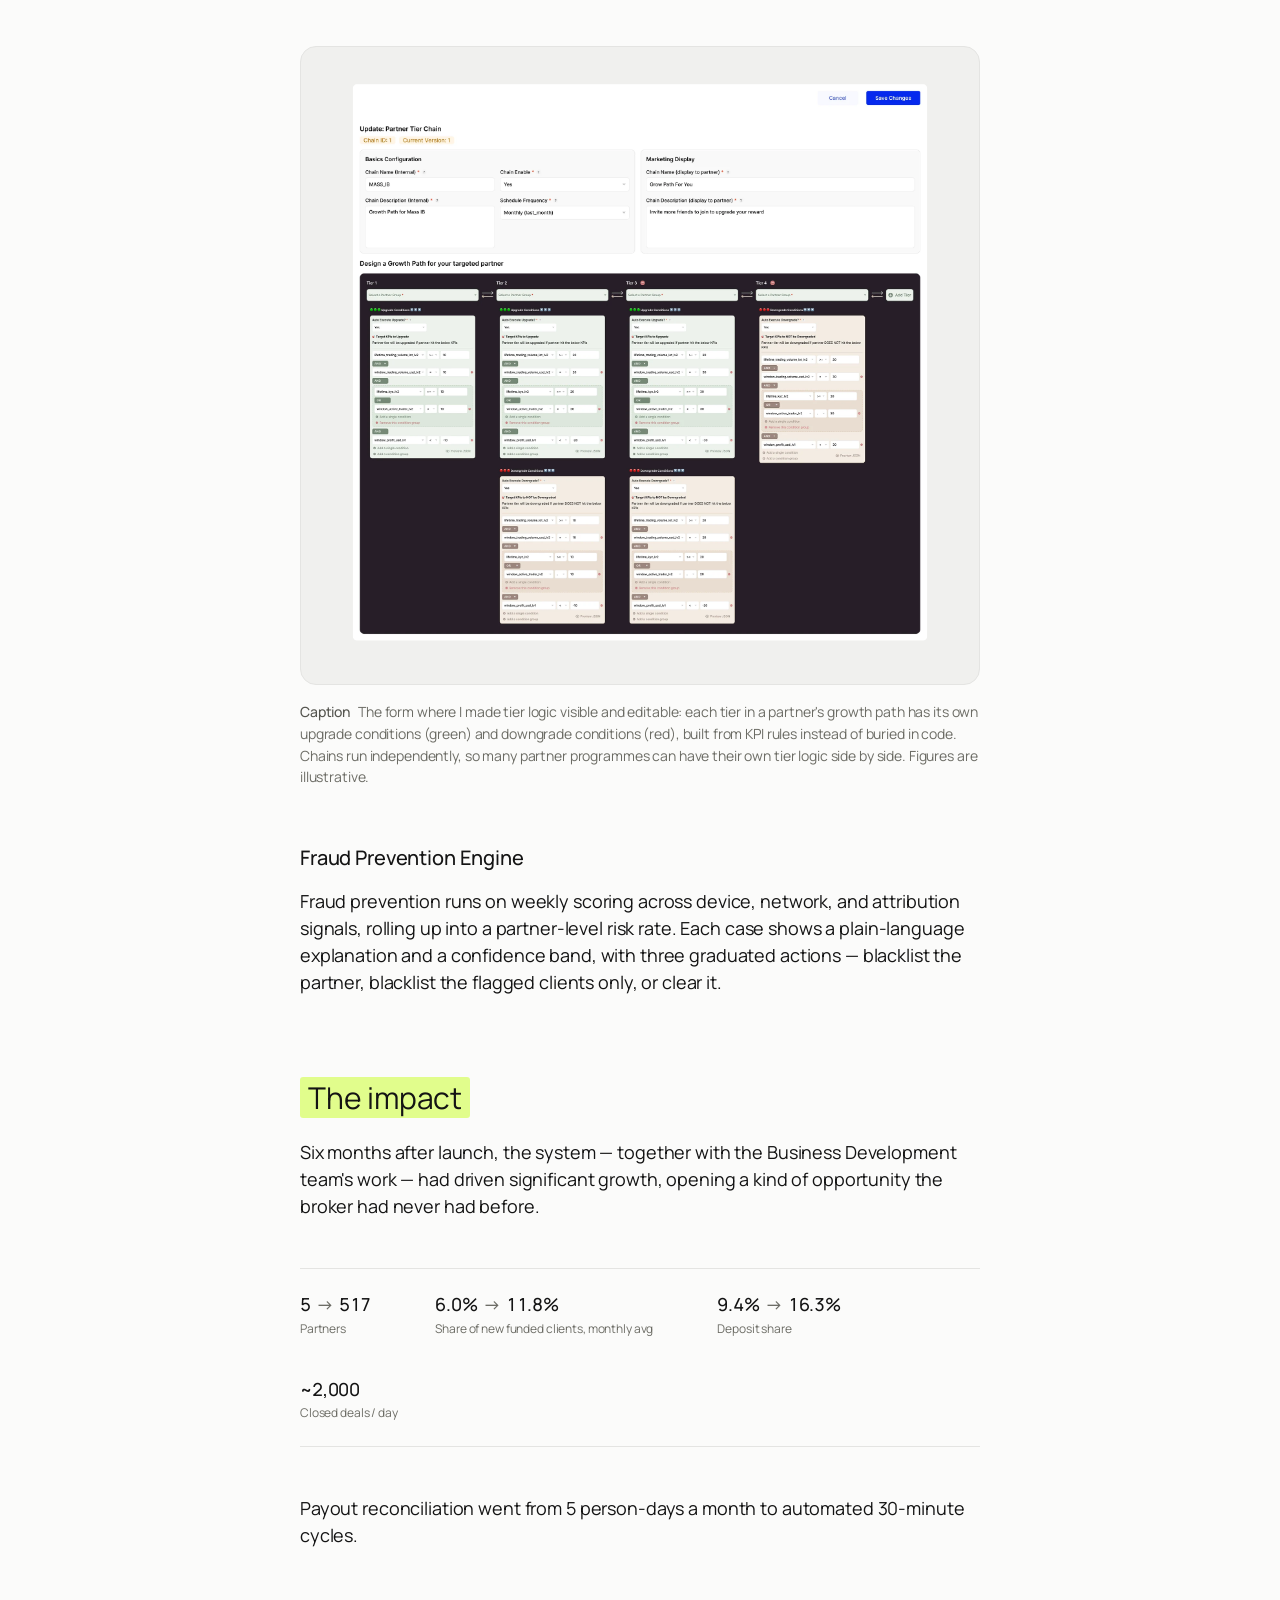
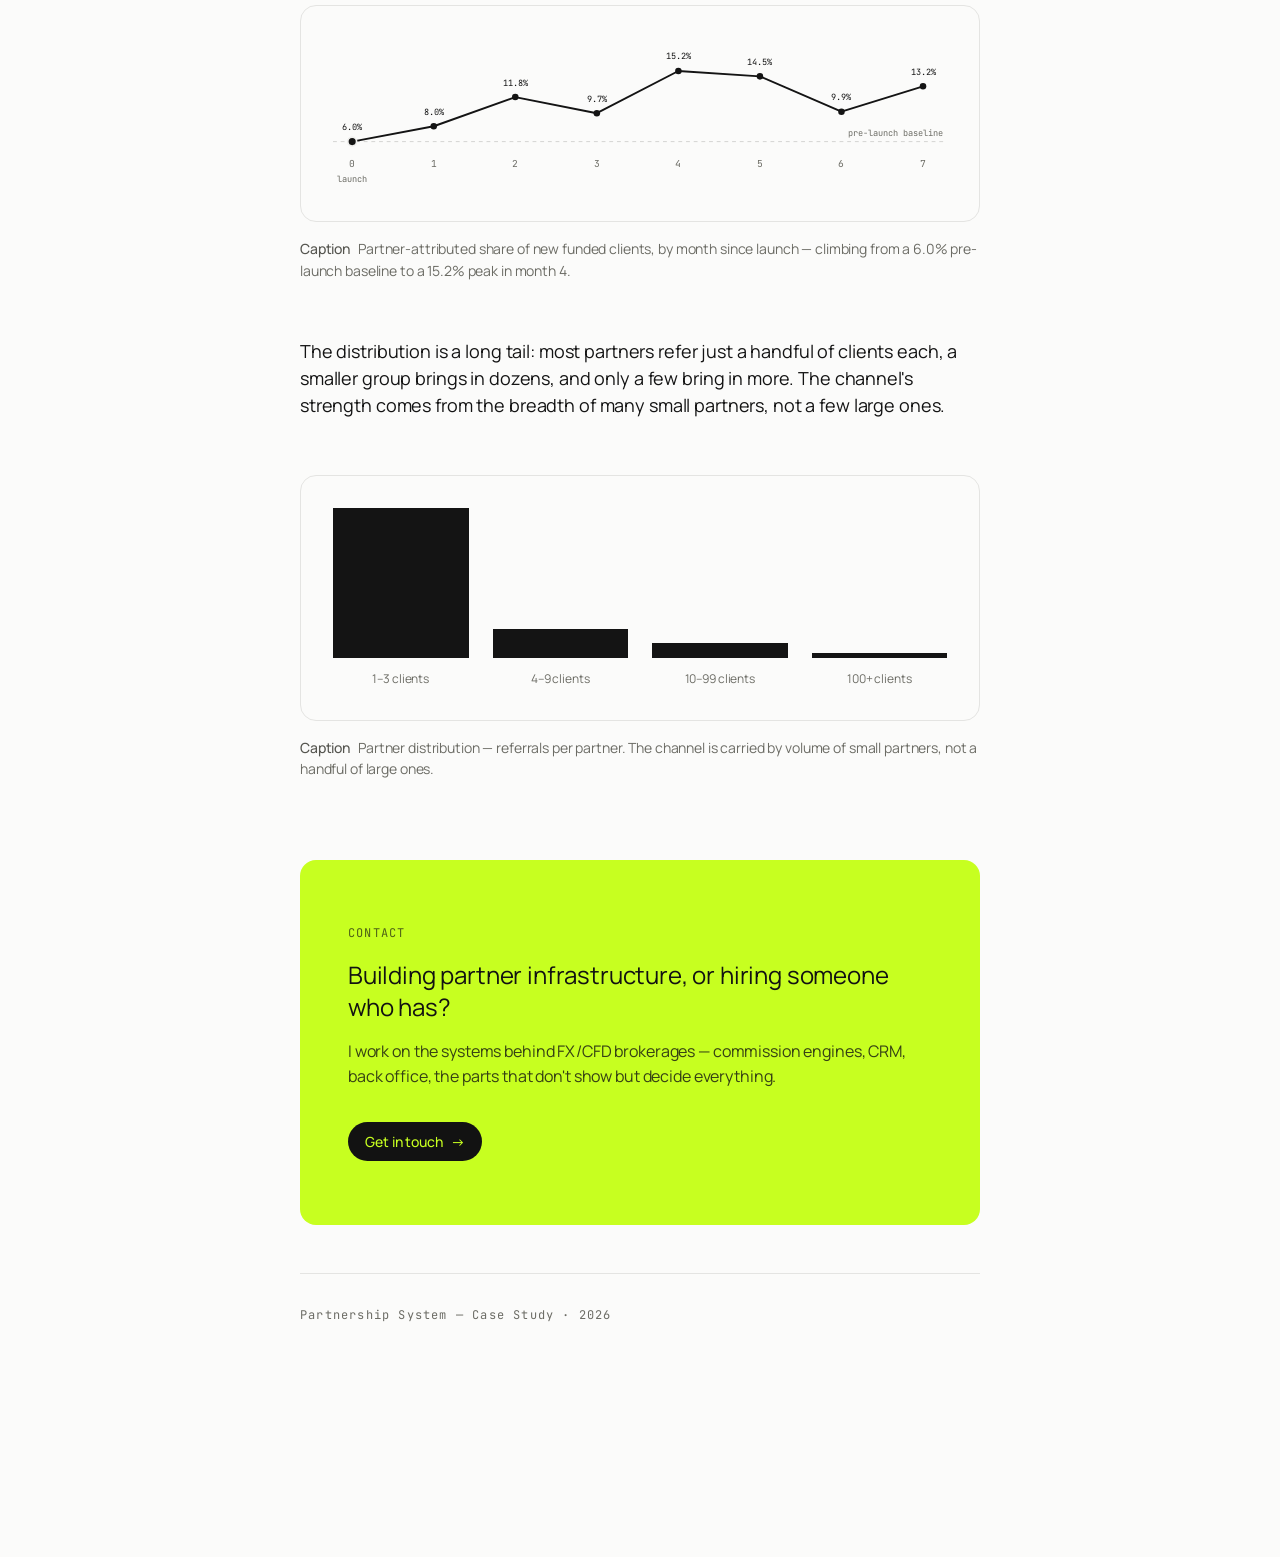
==== commit 6180c563: "Give the case study the landing page's top bar Was sticky, always on, and carried a mono "Selected W" ====
--- a/partnership-case-study.html
+++ b/partnership-case-study.html
@@ -26,7 +26,12 @@
 <meta name="theme-color" id="themeColorMeta" content="#FBFBFA">
 <link rel="preconnect" href="https://fonts.googleapis.com">
 <link rel="preconnect" href="https://fonts.gstatic.com" crossorigin>
-<link href="https://fonts.googleapis.com/css2?family=Manrope:wght@400;500&family=JetBrains+Mono:wght@400;500&display=swap" rel="stylesheet">
+<!-- Manrope as a variable axis, not two static cuts. The bar's wordmark is set
+     at 300, which simply did not exist in wght@400;500 — it silently fell back
+     to 400 and the mark rendered heavier here than on the landing page. The
+     variable file is also the smaller download of the two (24,576 B against
+     28,244 B) and it unlocks the rest of the ladder at no cost. -->
+<link href="https://fonts.googleapis.com/css2?family=Manrope:wght@200..800&family=JetBrains+Mono:wght@400;500&display=swap" rel="stylesheet">
 <script>
   (function(){
     /* Light is the default: this is a long-form reading surface. */
@@ -76,6 +81,7 @@
   --font-mono:'JetBrains Mono', ui-monospace, SFMono-Regular, Menlo,
               Monaco, Consolas, monospace;
 
+  --fw-light:300;   /* the wordmark only */
   --fw-regular:400;
   --fw-medium:500;
 
@@ -316,32 +322,68 @@
   pointer-events:none; z-index:60;
 }
 
-/* ---------- top bar ---------- */
+/* ---------- scroll-in top bar ----------
+   Ported wholesale from the landing page, so the two pages behave identically.
+   Was sticky and always on; now hidden until the masthead is 60% scrolled past,
+   then it slides down. Fixed, so it takes no part in layout and nothing below
+   shifts when it appears.
+   z-index 45 keeps it under the floating toggle (50) and over the page.
+   visibility, not just opacity: it keeps the bar out of the tab order and away
+   from screen readers while it is off-stage. */
 .topbar{
-  position:sticky; top:0; z-index:40;
+  position:fixed; top:0; left:0; right:0; z-index:45;
   background:var(--canvas); border-bottom:1px solid var(--border);
-}
-@supports (backdrop-filter:blur(2px)){
-  .topbar{ background:color-mix(in srgb, var(--canvas) 88%, transparent); backdrop-filter:blur(10px); }
+  transform:translateY(-100%); opacity:0; visibility:hidden;
+  transition:transform .28s ease, opacity .28s ease, visibility 0s linear .28s;
+}
+.topbar.is-visible{
+  transform:none; opacity:1; visibility:visible;
+  transition:transform .28s ease, opacity .28s ease, visibility 0s;
+}
+@media (prefers-reduced-motion:reduce){
+  .topbar, .topbar.is-visible{ transition:none; }
 }
 .topbar-inner{
   max-width:var(--measure-wide); margin:0 auto; padding:0 var(--space-24);
-  height:64px; display:flex; align-items:center; justify-content:space-between; gap:16px;
-}
-/* A label, not a link — there is no portfolio index to return to yet, so the
-   "←" pseudo-element and the hover colour were removed along with the href.
-   An arrow that goes nowhere is worse than no arrow. */
+  height:60px; display:flex; align-items:center; justify-content:space-between; gap:16px;
+}
+/* The landing page's lockup, not this page's old mono "Selected Work" label:
+   the point of matching the bars is that the same mark greets you on both.
+   Nothing here leans on weight — 300 sits a step BELOW the headings' 400, and
+   what makes it read as a mark is the tracking: -0.03em is roughly 4x the
+   body's -0.007em, which locks the letters into one shape rather than a row of
+   words. */
 .brand{
-  font-family:var(--font-mono); font-size:var(--text-caption);
-  letter-spacing:var(--tracking-mono); color:var(--ink-2);
-  display:inline-flex; align-items:center; gap:8px;
-}
-.topbar .right{ display:flex; align-items:center; gap:12px; }
-.topbar .role{
-  font-family:var(--font-mono); font-size:var(--text-caption);
-  letter-spacing:var(--tracking-mono); color:var(--ink-3);
-}
+  display:inline-flex; align-items:center; gap:10px;
+  font-family:var(--font-sans);
+  font-size:17px; font-weight:var(--fw-light); letter-spacing:-0.03em;
+  color:var(--ink);
+}
+.tb-photo{
+  width:26px; height:26px; flex:none;
+  border-radius:50%; object-fit:cover; object-position:top center;
+  /* The PNG is a cut-out, so the fill is what makes the circle. --ink is the
+     one token that already inverts the way this wants: near-black in light,
+     near-white in dark, so the disc opposes the bar in both modes. */
+  background:var(--ink);
+}
+
+/* The sentinel is a zero-size marker, not a spacer: absolute so it adds no
+   height, and the masthead is the containing block for its 60% offset. This is
+   the landing page's .hero-sentinel, re-anchored to what opens THIS page. */
+.masthead{ position:relative; }
+.hero-sentinel{
+  position:absolute; top:60%; left:0;
+  width:1px; height:1px; pointer-events:none;
+}
+
 .theme-toggle{
+  /* Floating, and it docks into the bar when the bar arrives — the landing
+     page's behaviour. It used to live inside the bar, which only worked while
+     the bar was always on screen. */
+  position:fixed; z-index:50;
+  right:calc(var(--space-24) + env(safe-area-inset-right));
+  top:calc(var(--space-24) + env(safe-area-inset-top));
   /* Matches the landing page's toggle and the panel idiom behind it:
      --surface-raised behind a --border hairline. transparent over
      --ghost-border gave the control no body — it read as an outline sitting on
@@ -351,7 +393,22 @@
   border-radius:var(--radius-pill); width:34px; height:34px;
   cursor:pointer; color:var(--ink-2);
   display:inline-flex; align-items:center; justify-content:center;
-  transition:border-color .15s ease, color .15s ease;
+  transition:top .28s ease, right .28s ease,
+             border-color .15s ease, color .15s ease;
+}
+/* Docked. The sibling combinator reads the bar's own state, so there is one
+   source of truth for "is the bar up" and no second observer to keep in sync.
+   right: the bar's content column is max-width 940 centred inside 24px of
+   padding, so its right content edge sits (100vw - 940)/2 + 24 from the edge —
+   max() collapses that to a flat 24 once the viewport is narrower than 940.
+   top: (60 - 34) / 2 = 13, the bar's height less the button's, halved. */
+.topbar.is-visible ~ .theme-toggle{
+  top:13px;
+  right:max(var(--space-24),
+            calc(50vw - var(--measure-wide) / 2 + var(--space-24)));
+}
+@media (prefers-reduced-motion:reduce){
+  .theme-toggle{ transition:border-color .15s ease, color .15s ease; }
 }
 .theme-toggle:hover{ border-color:var(--stroke-art); color:var(--ink); }
 .theme-toggle svg{ width:15px; height:15px; }
@@ -1160,26 +1217,29 @@
 
 <div class="tint-strip" id="tintStrip" aria-hidden="true"></div>
 
-<div class="topbar">
+<header class="topbar" id="topbar">
   <div class="topbar-inner">
-    <span class="brand">Selected Work</span>
-    <div class="right">
-      <span class="role">Head of Product</span>
-      <button class="theme-toggle" id="themeToggle" type="button" aria-label="Toggle colour mode">
-        <svg class="icon-sun" viewBox="0 0 24 24" fill="none" stroke="currentColor" stroke-width="1.5" stroke-linecap="round" aria-hidden="true">
-          <circle cx="12" cy="12" r="4.2"/>
-          <line x1="12" y1="2.5" x2="12" y2="5"/><line x1="12" y1="19" x2="12" y2="21.5"/>
-          <line x1="2.5" y1="12" x2="5" y2="12"/><line x1="19" y1="12" x2="21.5" y2="12"/>
-          <line x1="5.3" y1="5.3" x2="7.1" y2="7.1"/><line x1="16.9" y1="16.9" x2="18.7" y2="18.7"/>
-          <line x1="5.3" y1="18.7" x2="7.1" y2="16.9"/><line x1="16.9" y1="7.1" x2="18.7" y2="5.3"/>
-        </svg>
-        <svg class="icon-moon" viewBox="0 0 24 24" fill="none" stroke="currentColor" stroke-width="1.5" stroke-linecap="round" aria-hidden="true">
-          <path d="M20 14.5A8.5 8.5 0 0 1 9.5 4a8.5 8.5 0 1 0 10.5 10.5Z"/>
-        </svg>
-      </button>
-    </div>
+    <!-- alt is empty on purpose: the words beside it say the same thing and are
+         never hidden, so a screen reader would otherwise hear the name twice. -->
+    <span class="brand">
+      <img class="tb-photo" src="images/nemo.png" alt="" decoding="async">
+      Nemo's Portfolio
+    </span>
   </div>
-</div>
+</header>
+
+<button class="theme-toggle" id="themeToggle" type="button" aria-label="Toggle colour mode">
+  <svg class="icon-sun" viewBox="0 0 24 24" fill="none" stroke="currentColor" stroke-width="1.5" stroke-linecap="round" aria-hidden="true">
+    <circle cx="12" cy="12" r="4.2"/>
+    <line x1="12" y1="2.5" x2="12" y2="5"/><line x1="12" y1="19" x2="12" y2="21.5"/>
+    <line x1="2.5" y1="12" x2="5" y2="12"/><line x1="19" y1="12" x2="21.5" y2="12"/>
+    <line x1="5.3" y1="5.3" x2="7.1" y2="7.1"/><line x1="16.9" y1="16.9" x2="18.7" y2="18.7"/>
+    <line x1="5.3" y1="18.7" x2="7.1" y2="16.9"/><line x1="16.9" y1="7.1" x2="18.7" y2="5.3"/>
+  </svg>
+  <svg class="icon-moon" viewBox="0 0 24 24" fill="none" stroke="currentColor" stroke-width="1.5" stroke-linecap="round" aria-hidden="true">
+    <path d="M20 14.5A8.5 8.5 0 0 1 9.5 4a8.5 8.5 0 1 0 10.5 10.5Z"/>
+  </svg>
+</button>
 
 <nav class="toc" id="toc" aria-label="Contents"></nav>
 
@@ -1187,6 +1247,7 @@
 
   <!-- ============ MASTHEAD ============ -->
   <header class="masthead">
+    <div class="hero-sentinel" id="heroSentinel" aria-hidden="true"></div>
     <p class="kicker">Case Study</p>
     <h1 class="title">Partnership System</h1>
     <p class="byline">Head of Product · 1 PM + 4 engineers · 6 months · shipped January 2026</p>
@@ -1725,6 +1786,35 @@
     });
   })();
 
+  /* ---- scroll-in top bar ----
+     The landing page's, unchanged except for what it watches: there the marker
+     sits at 60% of the hero, here at 60% of the masthead. isIntersecting alone
+     is not enough — it also goes false once the marker is far BELOW the
+     viewport, which is the state at the very top of a long page, so the sign of
+     boundingClientRect.top is what separates "scrolled past" from "not reached
+     yet". */
+  (function(){
+    var bar  = document.getElementById('topbar');
+    var mark = document.getElementById('heroSentinel');
+    if (!bar || !mark) return;
+
+    function set(on){ bar.classList.toggle('is-visible', on); }
+
+    if (!('IntersectionObserver' in window)) {
+      /* Pre-2019 Safari and friends: read the marker's position directly.
+         Same test, just paid for on every scroll event. */
+      var onScroll = function(){ set(mark.getBoundingClientRect().top < 0); };
+      window.addEventListener('scroll', onScroll, {passive:true});
+      onScroll();
+      return;
+    }
+
+    new IntersectionObserver(function(entries){
+      var e = entries[entries.length - 1];
+      set(!e.isIntersecting && e.boundingClientRect.top < 0);
+    }, {threshold:0}).observe(mark);
+  })();
+
   /* ---- stat rail: edge fades, plus a slow continuous marquee on mobile ----
          The fade state must be set here because CSS cannot tell whether a
          scroller has further to go. The marquee duplicates the stats and
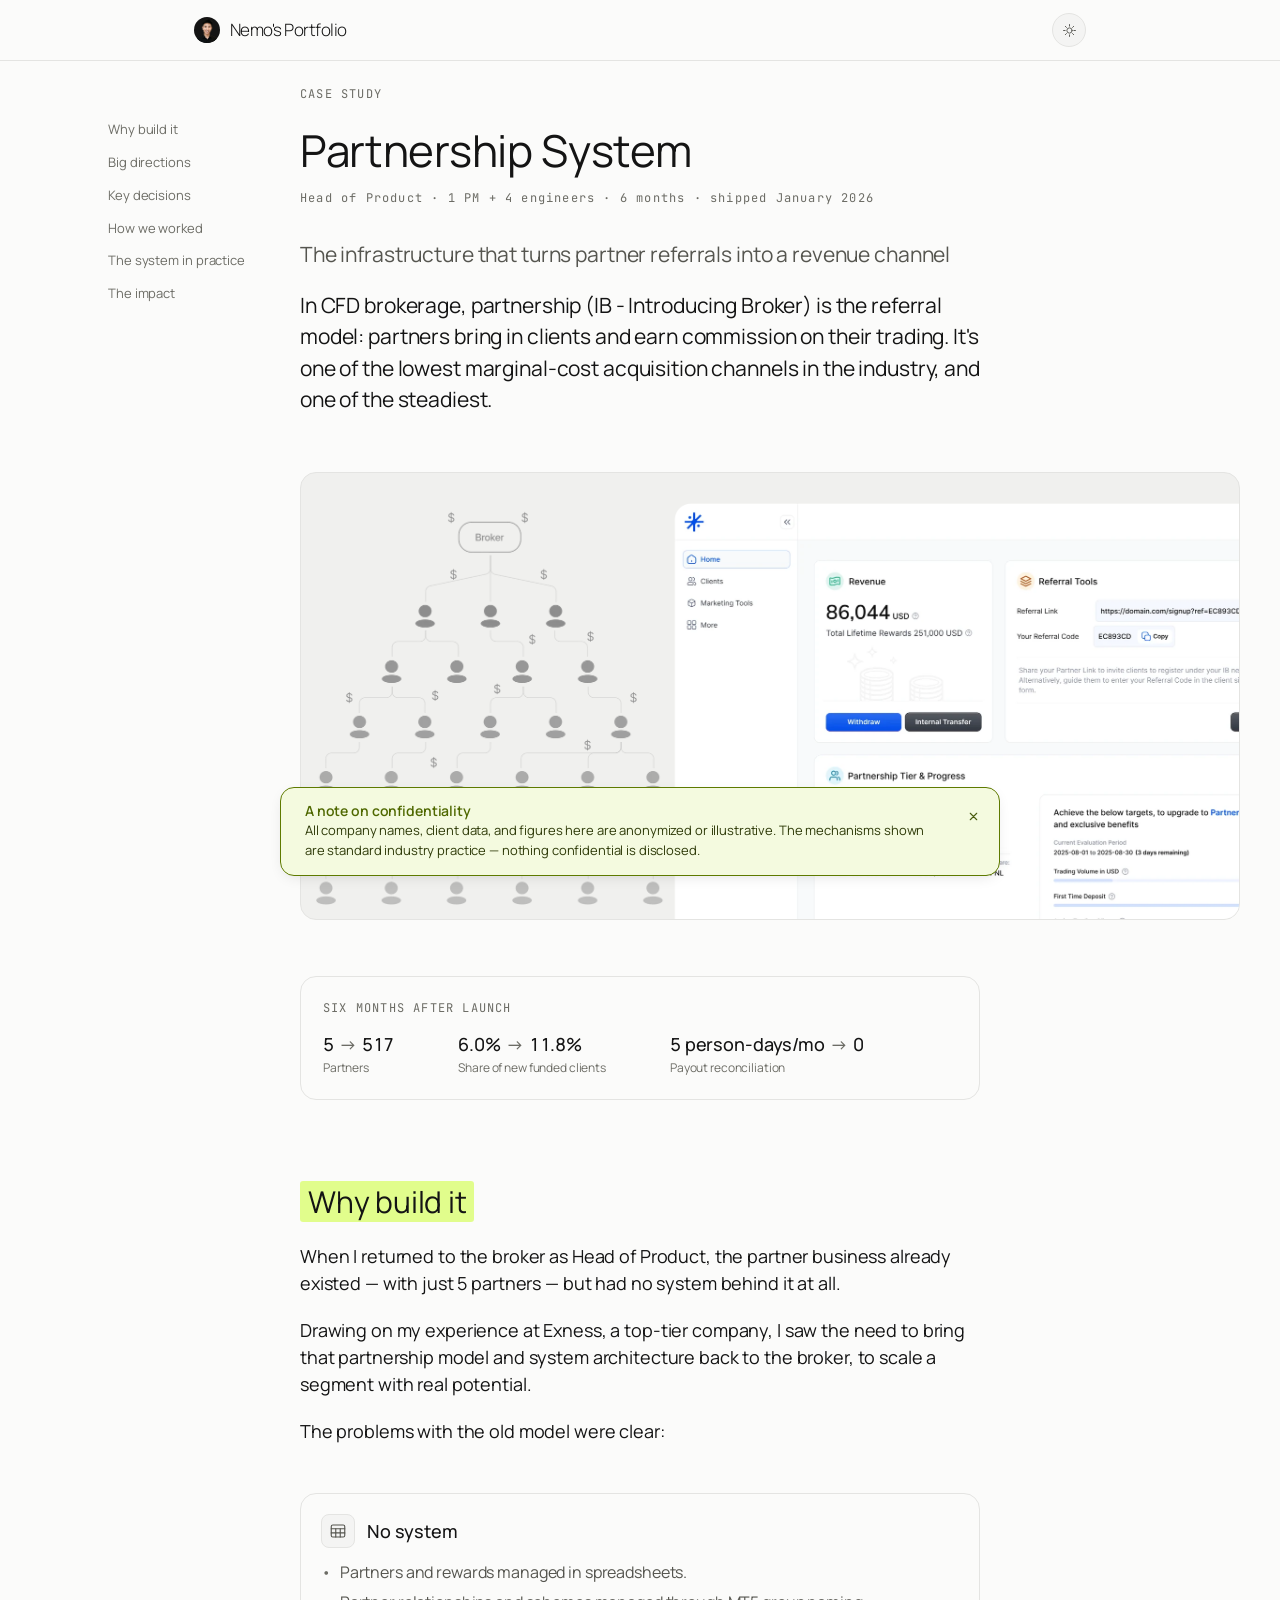
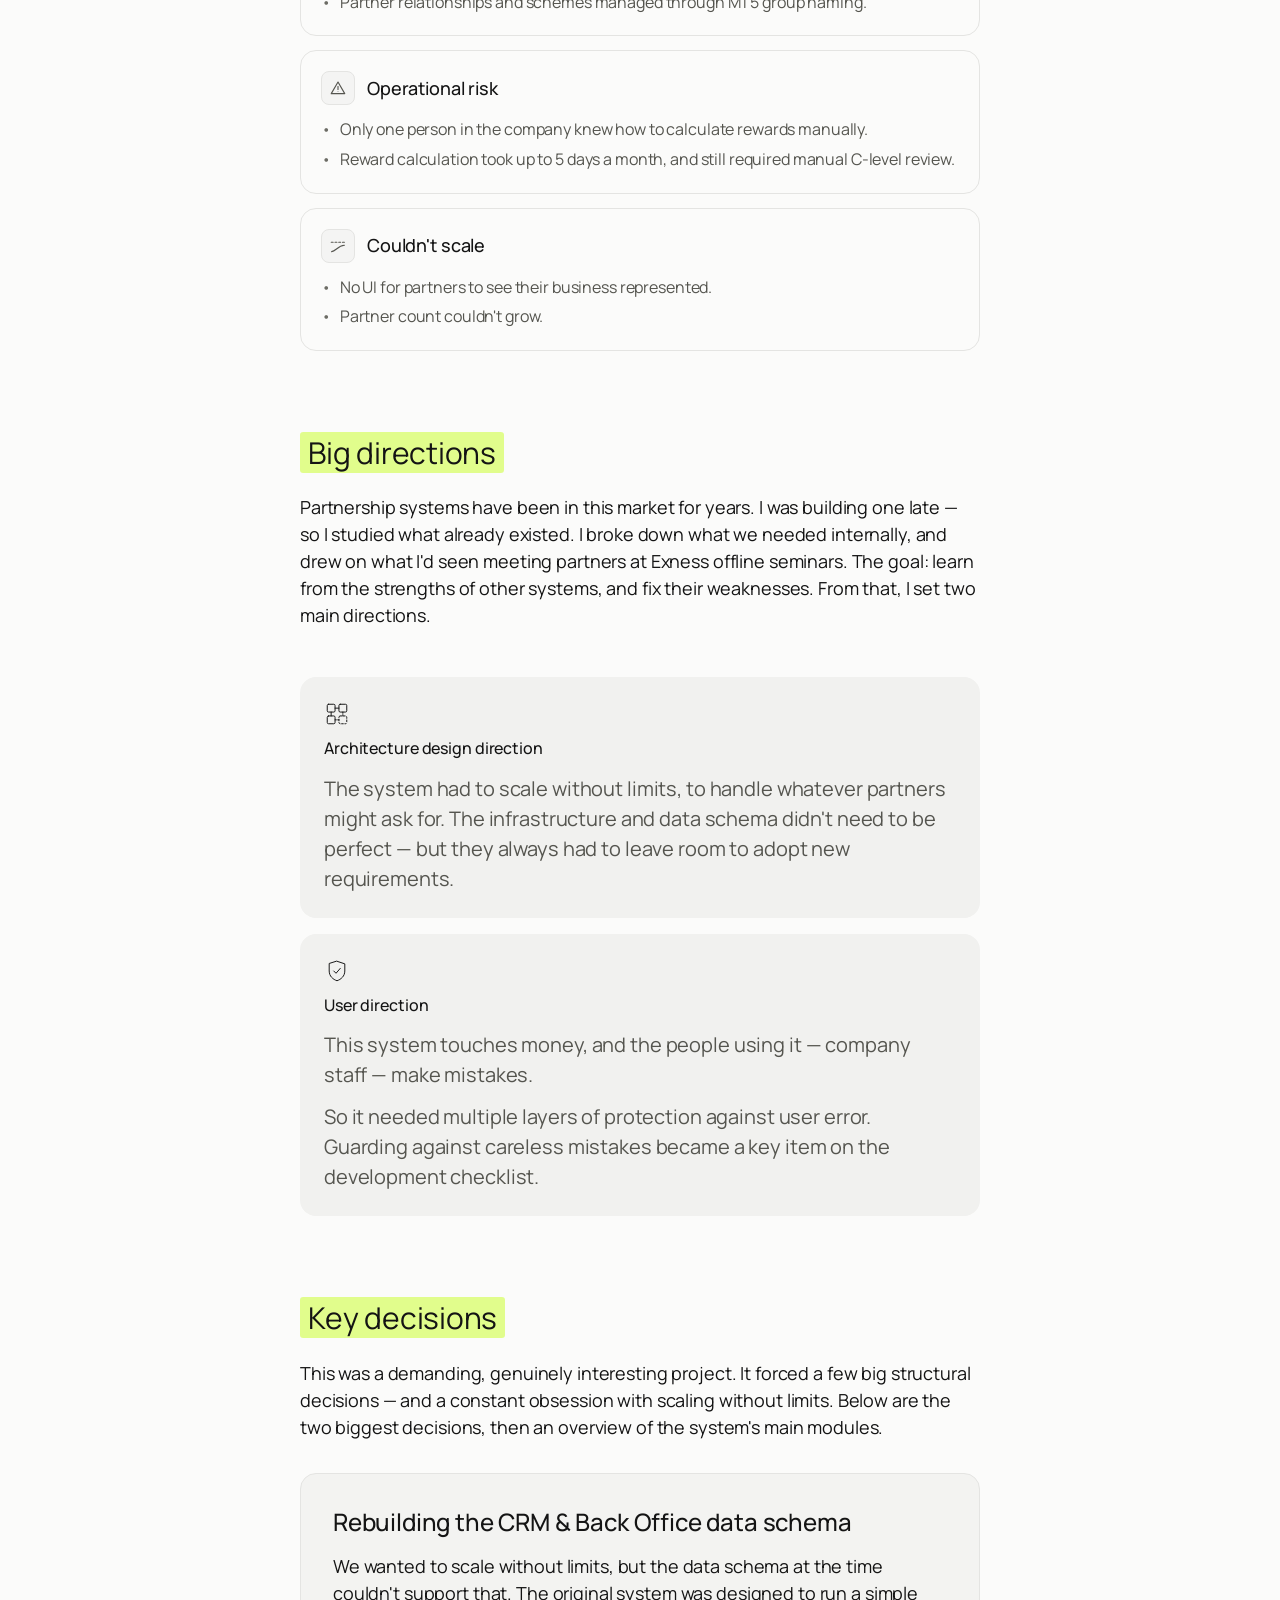
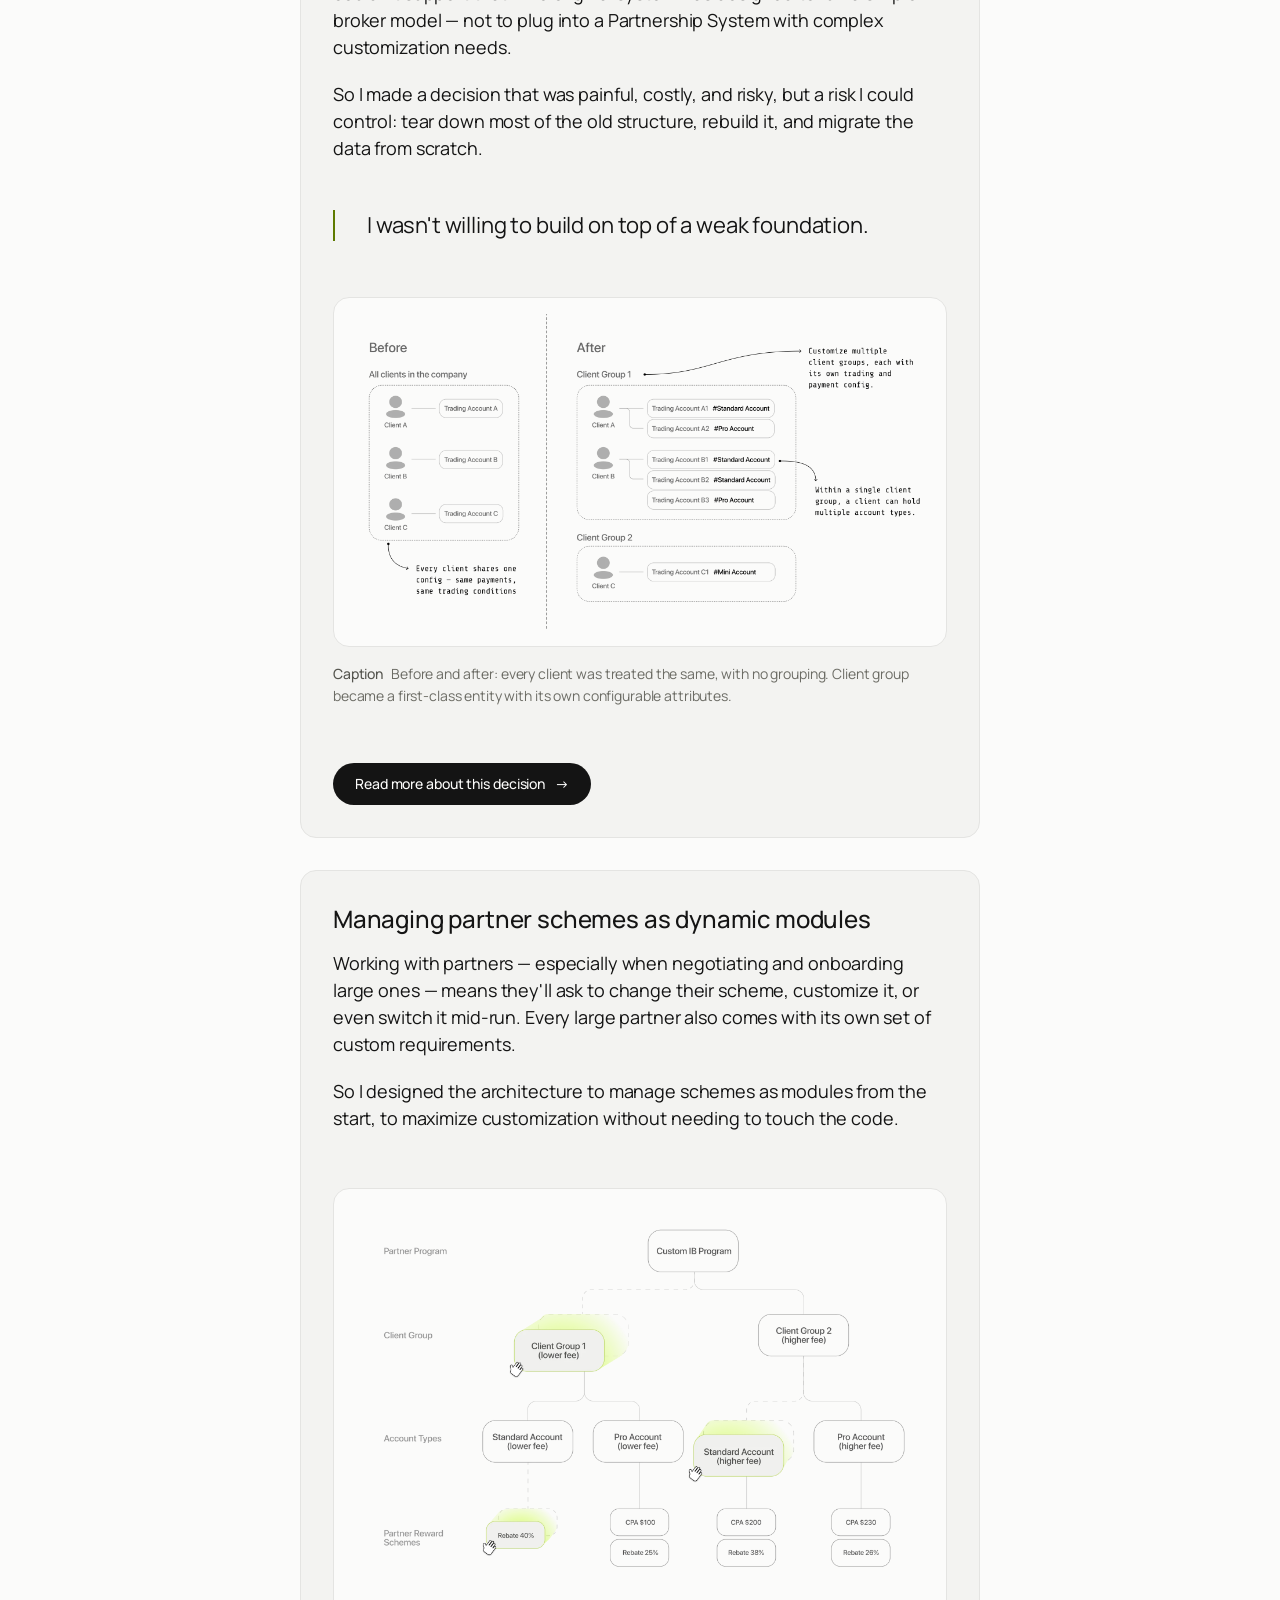
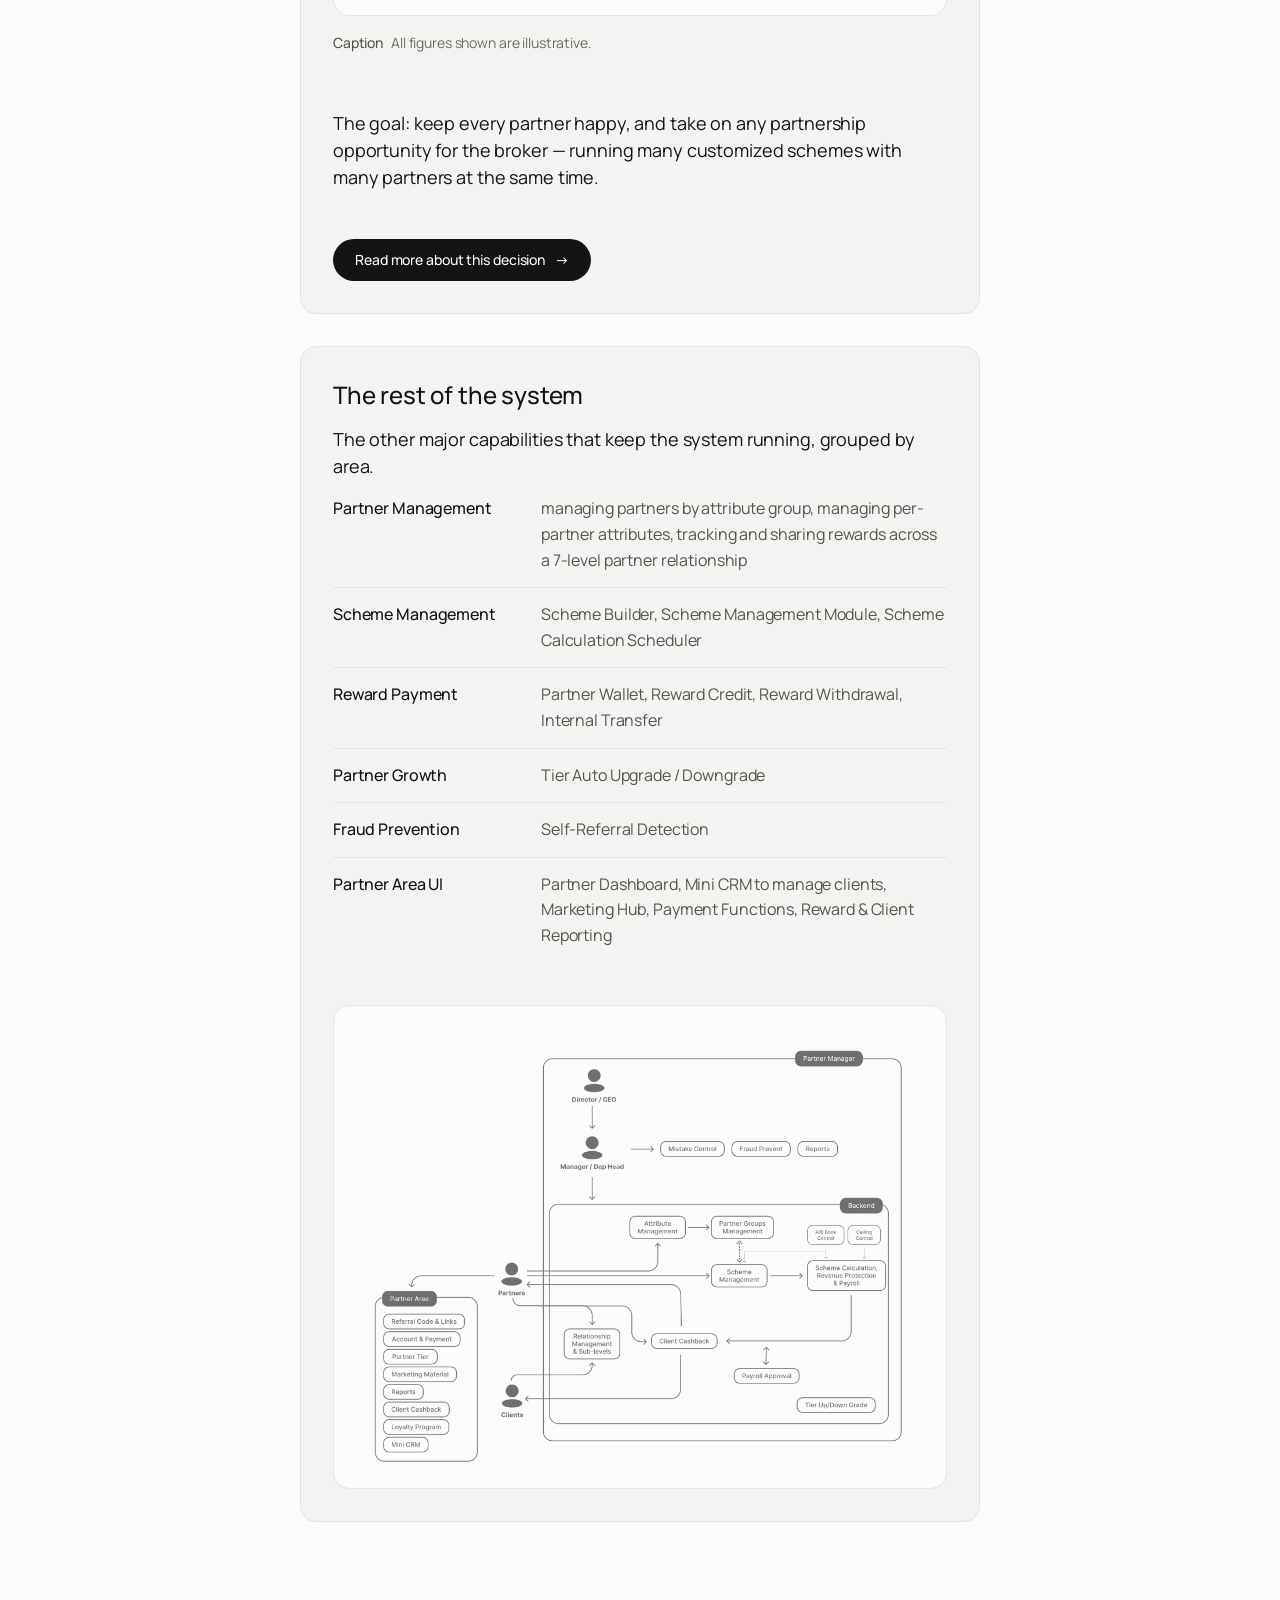
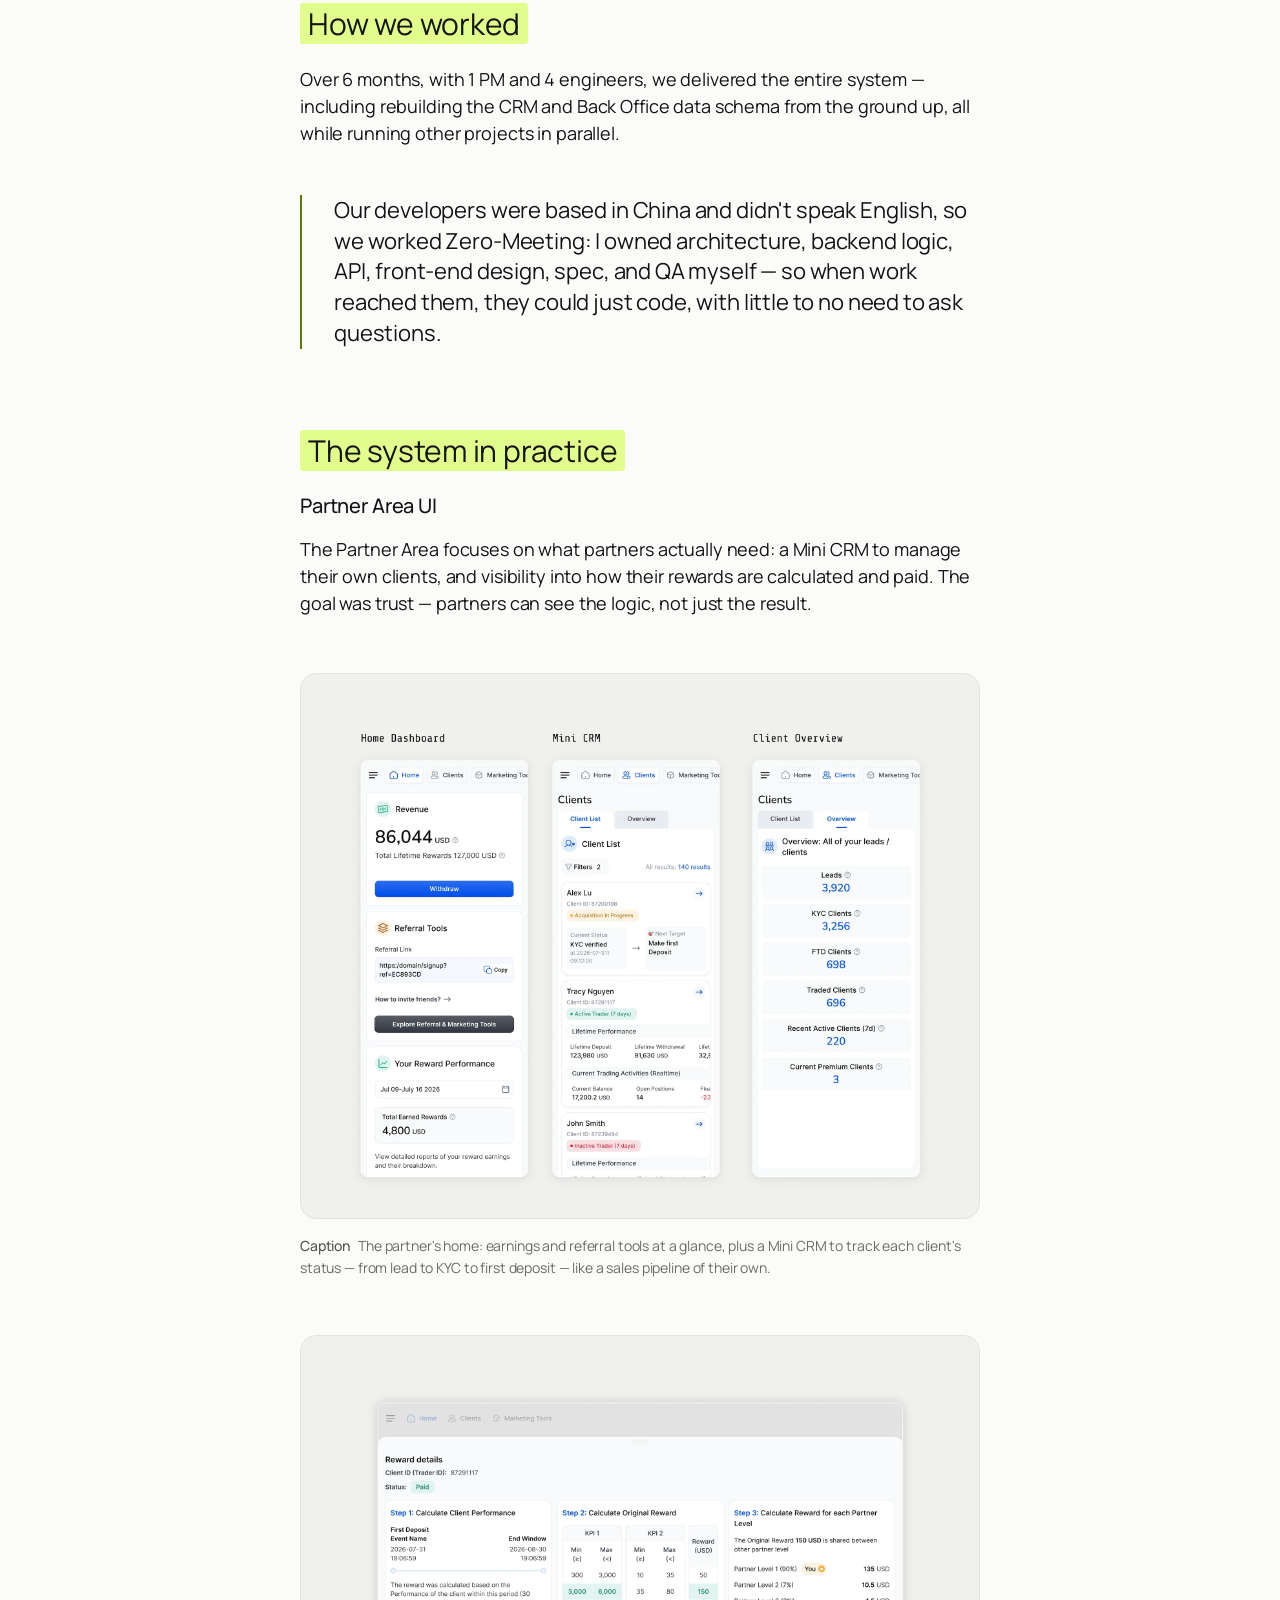
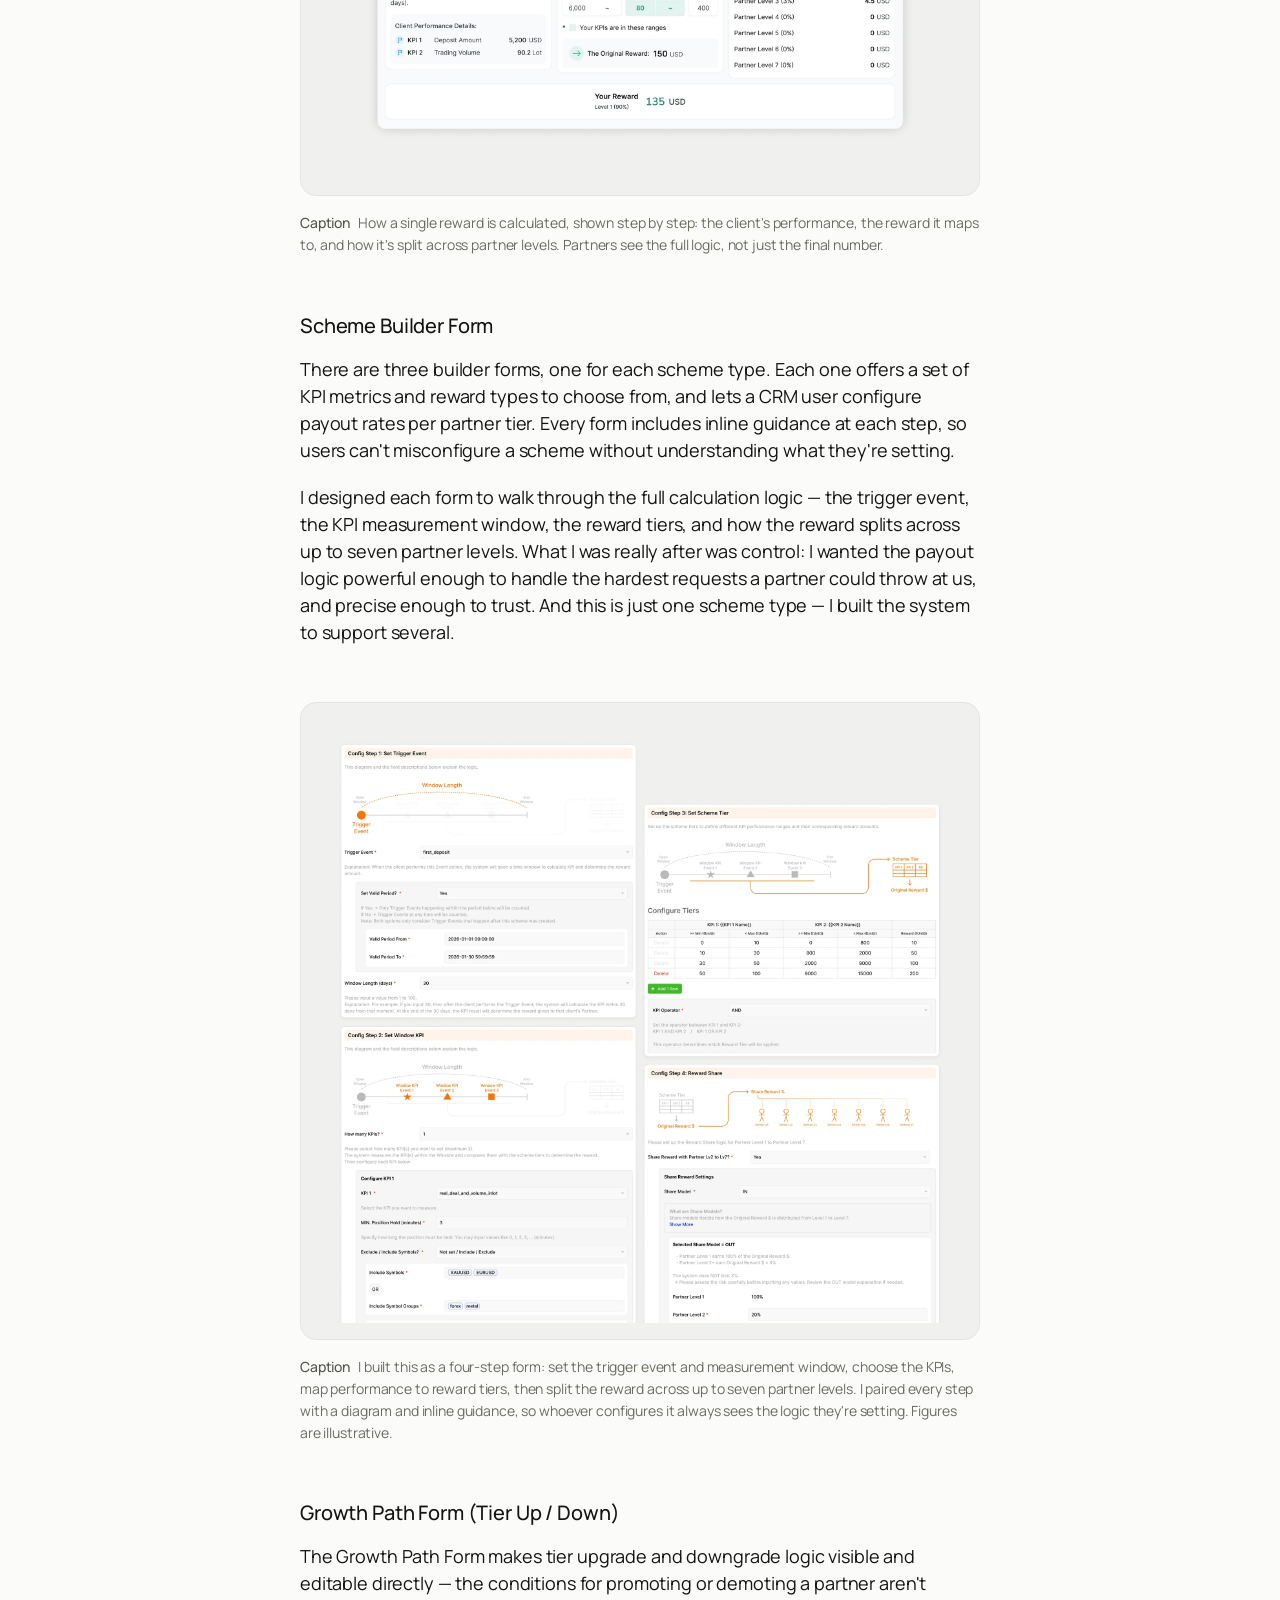
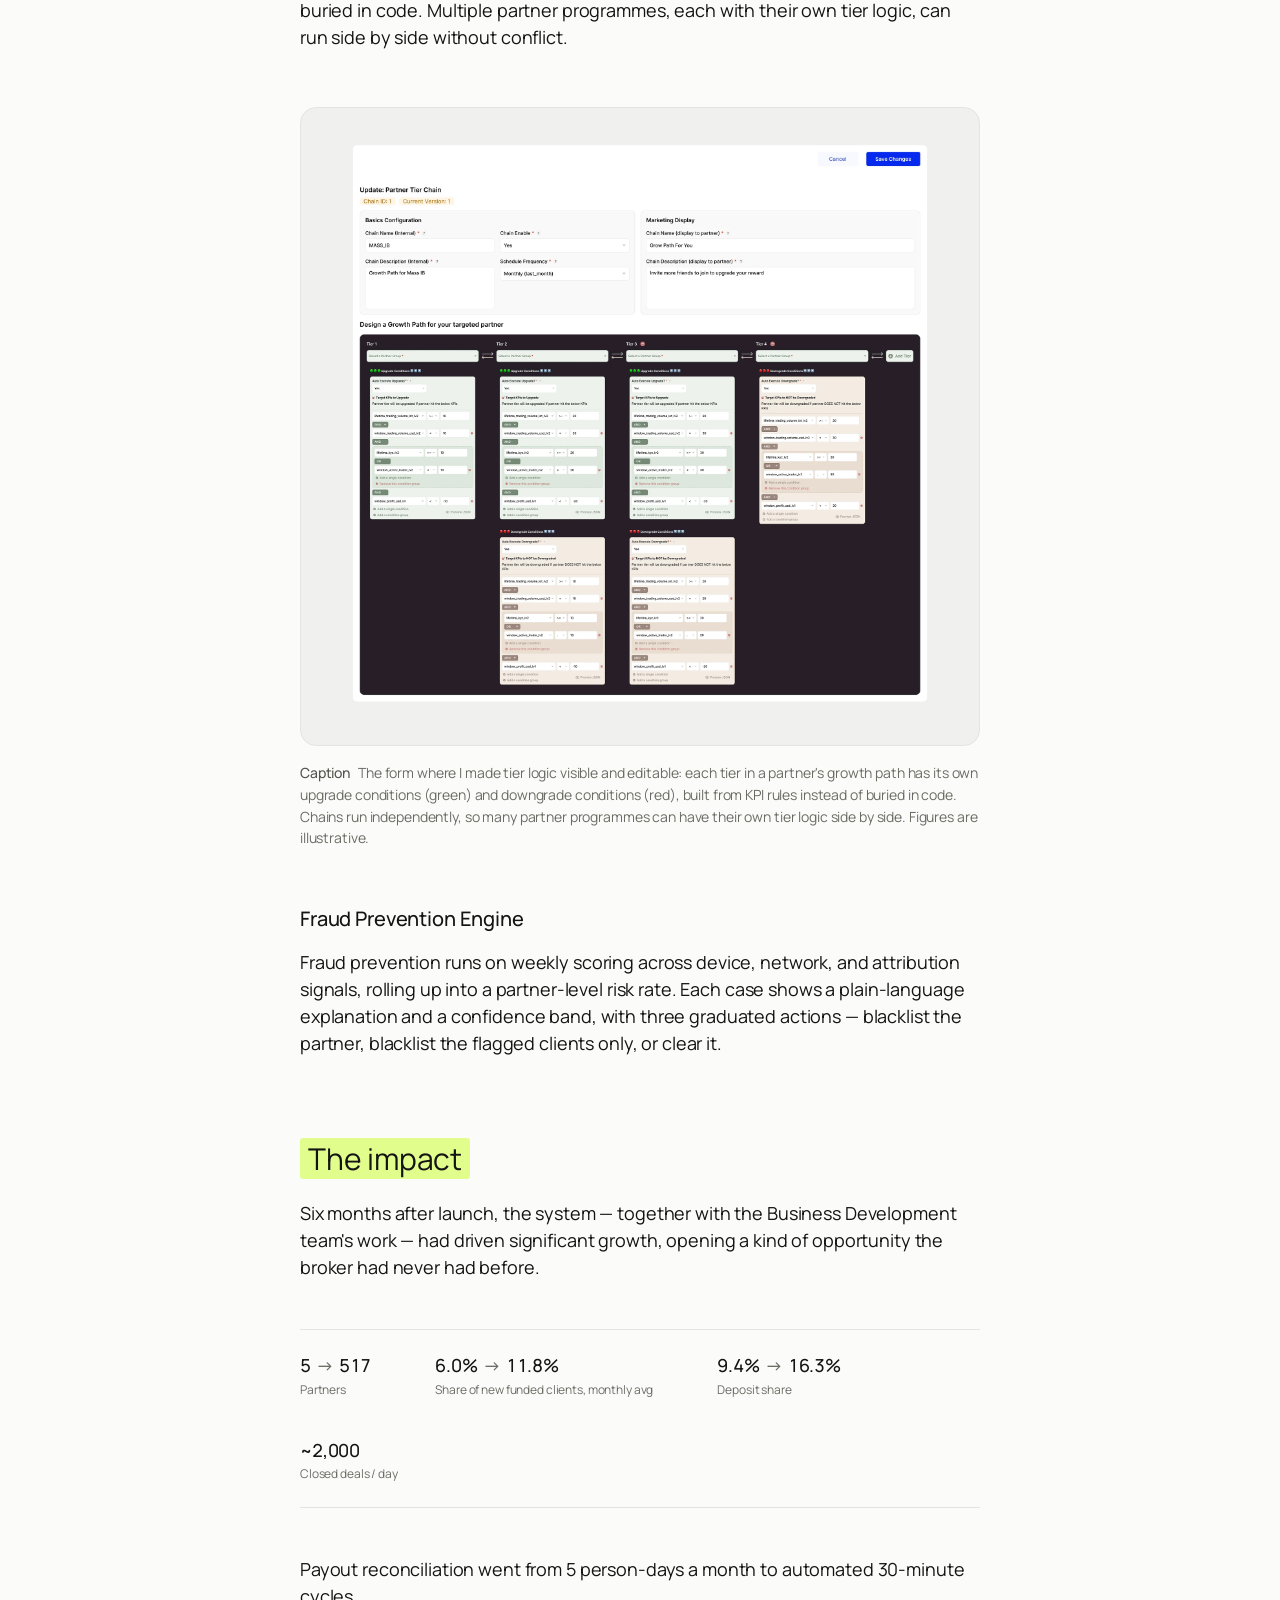
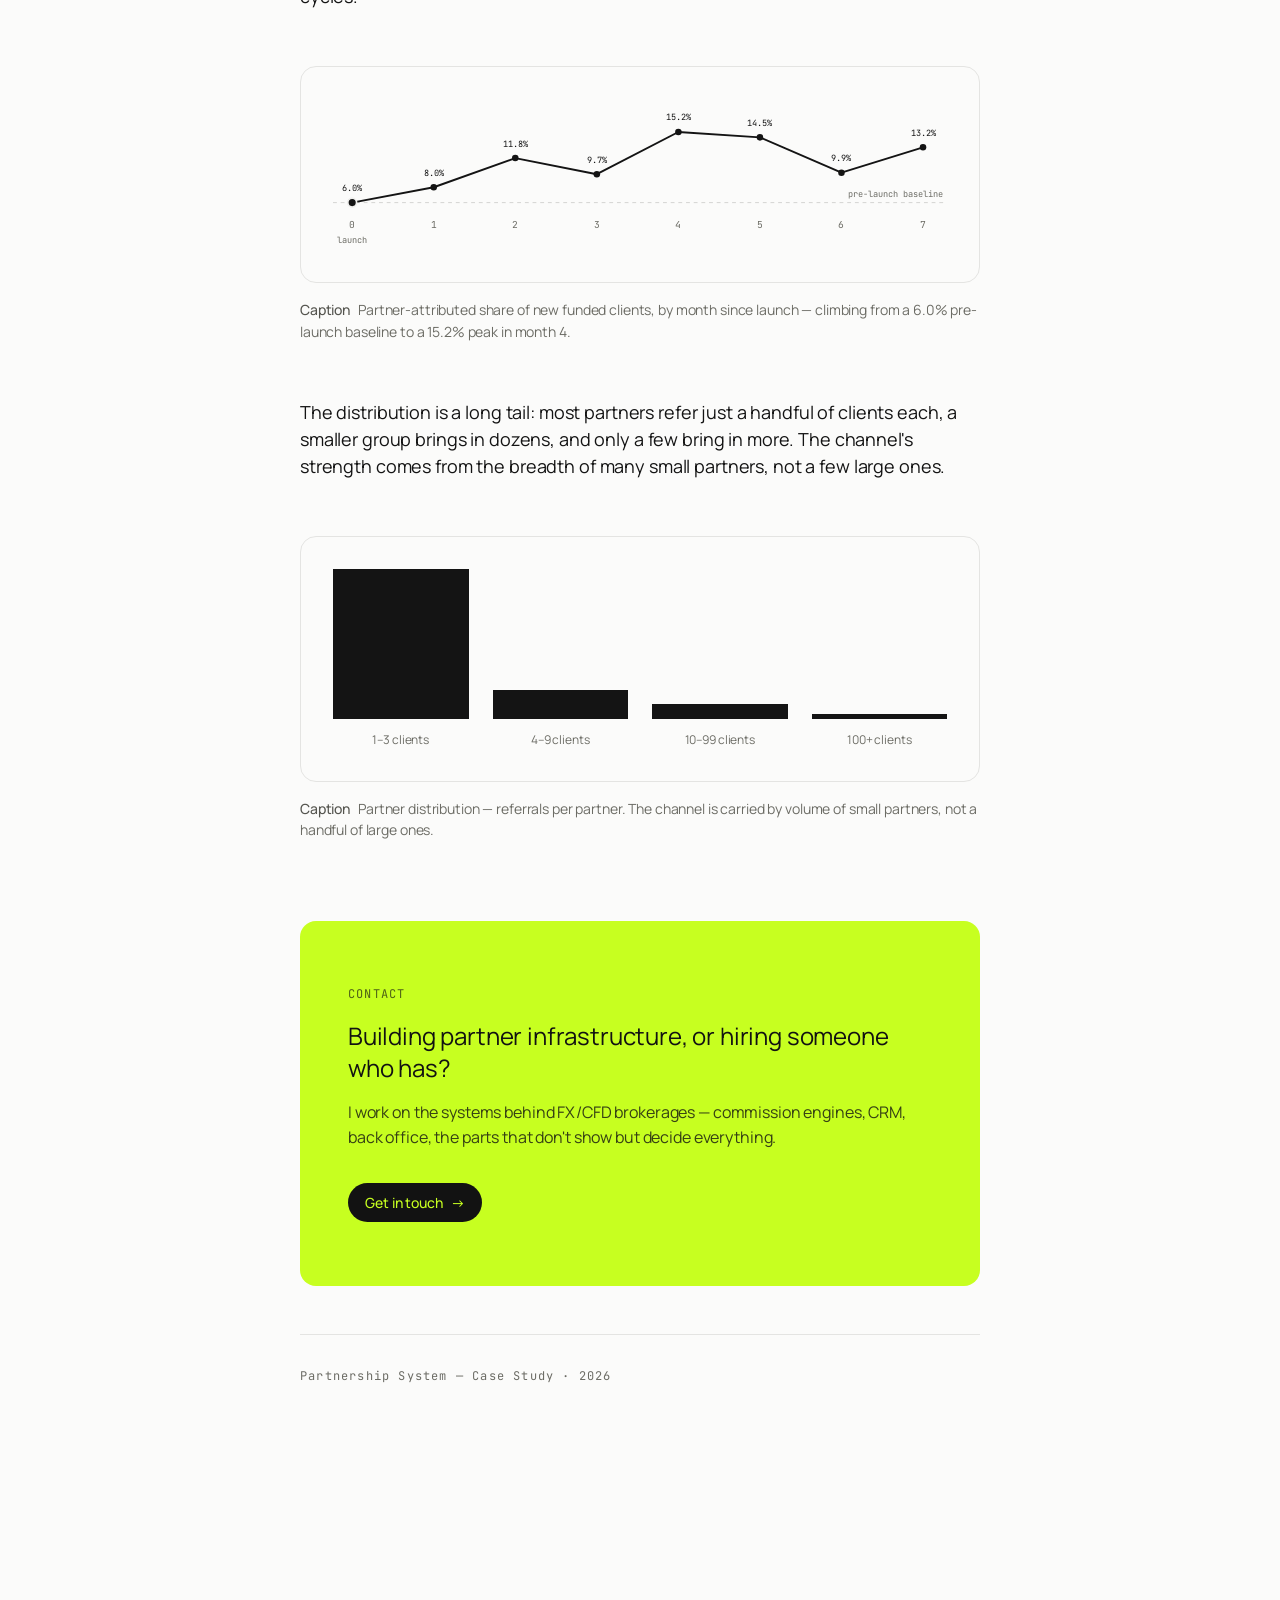
==== commit 7b20349e: "Keep the case study top bar on at all times This page is one long read with a table of contents; the" ====
--- a/partnership-case-study.html
+++ b/partnership-case-study.html
@@ -322,26 +322,17 @@
   pointer-events:none; z-index:60;
 }
 
-/* ---------- scroll-in top bar ----------
-   Ported wholesale from the landing page, so the two pages behave identically.
-   Was sticky and always on; now hidden until the masthead is 60% scrolled past,
-   then it slides down. Fixed, so it takes no part in layout and nothing below
-   shifts when it appears.
-   z-index 45 keeps it under the floating toggle (50) and over the page.
-   visibility, not just opacity: it keeps the bar out of the tab order and away
-   from screen readers while it is off-stage. */
+/* ---------- top bar ----------
+   The landing page's bar, but always on. This page is one long read with a
+   table of contents; there is no opening statement to get out of the way of, so
+   there is nothing for the bar to reveal itself after.
+   sticky, not fixed: an always-present bar should take part in layout, so the
+   article starts below it instead of under it. Fixed would need the article to
+   carry a matching padding-top to compensate, which is the same 61px expressed
+   twice and a chance for them to drift apart. */
 .topbar{
-  position:fixed; top:0; left:0; right:0; z-index:45;
+  position:sticky; top:0; z-index:45;
   background:var(--canvas); border-bottom:1px solid var(--border);
-  transform:translateY(-100%); opacity:0; visibility:hidden;
-  transition:transform .28s ease, opacity .28s ease, visibility 0s linear .28s;
-}
-.topbar.is-visible{
-  transform:none; opacity:1; visibility:visible;
-  transition:transform .28s ease, opacity .28s ease, visibility 0s;
-}
-@media (prefers-reduced-motion:reduce){
-  .topbar, .topbar.is-visible{ transition:none; }
 }
 .topbar-inner{
   max-width:var(--measure-wide); margin:0 auto; padding:0 var(--space-24);
@@ -368,22 +359,10 @@
   background:var(--ink);
 }
 
-/* The sentinel is a zero-size marker, not a spacer: absolute so it adds no
-   height, and the masthead is the containing block for its 60% offset. This is
-   the landing page's .hero-sentinel, re-anchored to what opens THIS page. */
-.masthead{ position:relative; }
-.hero-sentinel{
-  position:absolute; top:60%; left:0;
-  width:1px; height:1px; pointer-events:none;
-}
-
 .theme-toggle{
-  /* Floating, and it docks into the bar when the bar arrives — the landing
-     page's behaviour. It used to live inside the bar, which only worked while
-     the bar was always on screen. */
-  position:fixed; z-index:50;
-  right:calc(var(--space-24) + env(safe-area-inset-right));
-  top:calc(var(--space-24) + env(safe-area-inset-top));
+  /* In the bar, not floating. The landing page floats it and docks it on
+     arrival because its bar is not there to begin with; here the bar always is,
+     so the toggle simply lives in it and needs no state to follow. */
   /* Matches the landing page's toggle and the panel idiom behind it:
      --surface-raised behind a --border hairline. transparent over
      --ghost-border gave the control no body — it read as an outline sitting on
@@ -393,22 +372,7 @@
   border-radius:var(--radius-pill); width:34px; height:34px;
   cursor:pointer; color:var(--ink-2);
   display:inline-flex; align-items:center; justify-content:center;
-  transition:top .28s ease, right .28s ease,
-             border-color .15s ease, color .15s ease;
-}
-/* Docked. The sibling combinator reads the bar's own state, so there is one
-   source of truth for "is the bar up" and no second observer to keep in sync.
-   right: the bar's content column is max-width 940 centred inside 24px of
-   padding, so its right content edge sits (100vw - 940)/2 + 24 from the edge —
-   max() collapses that to a flat 24 once the viewport is narrower than 940.
-   top: (60 - 34) / 2 = 13, the bar's height less the button's, halved. */
-.topbar.is-visible ~ .theme-toggle{
-  top:13px;
-  right:max(var(--space-24),
-            calc(50vw - var(--measure-wide) / 2 + var(--space-24)));
-}
-@media (prefers-reduced-motion:reduce){
-  .theme-toggle{ transition:border-color .15s ease, color .15s ease; }
+  transition:border-color .15s ease, color .15s ease;
 }
 .theme-toggle:hover{ border-color:var(--stroke-art); color:var(--ink); }
 .theme-toggle svg{ width:15px; height:15px; }
@@ -1225,29 +1189,27 @@
       <img class="tb-photo" src="images/nemo.png" alt="" decoding="async">
       Nemo's Portfolio
     </span>
+    <button class="theme-toggle" id="themeToggle" type="button" aria-label="Toggle colour mode">
+      <svg class="icon-sun" viewBox="0 0 24 24" fill="none" stroke="currentColor" stroke-width="1.5" stroke-linecap="round" aria-hidden="true">
+        <circle cx="12" cy="12" r="4.2"/>
+        <line x1="12" y1="2.5" x2="12" y2="5"/><line x1="12" y1="19" x2="12" y2="21.5"/>
+        <line x1="2.5" y1="12" x2="5" y2="12"/><line x1="19" y1="12" x2="21.5" y2="12"/>
+        <line x1="5.3" y1="5.3" x2="7.1" y2="7.1"/><line x1="16.9" y1="16.9" x2="18.7" y2="18.7"/>
+        <line x1="5.3" y1="18.7" x2="7.1" y2="16.9"/><line x1="16.9" y1="7.1" x2="18.7" y2="5.3"/>
+      </svg>
+      <svg class="icon-moon" viewBox="0 0 24 24" fill="none" stroke="currentColor" stroke-width="1.5" stroke-linecap="round" aria-hidden="true">
+        <path d="M20 14.5A8.5 8.5 0 0 1 9.5 4a8.5 8.5 0 1 0 10.5 10.5Z"/>
+      </svg>
+    </button>
   </div>
 </header>
 
-<button class="theme-toggle" id="themeToggle" type="button" aria-label="Toggle colour mode">
-  <svg class="icon-sun" viewBox="0 0 24 24" fill="none" stroke="currentColor" stroke-width="1.5" stroke-linecap="round" aria-hidden="true">
-    <circle cx="12" cy="12" r="4.2"/>
-    <line x1="12" y1="2.5" x2="12" y2="5"/><line x1="12" y1="19" x2="12" y2="21.5"/>
-    <line x1="2.5" y1="12" x2="5" y2="12"/><line x1="19" y1="12" x2="21.5" y2="12"/>
-    <line x1="5.3" y1="5.3" x2="7.1" y2="7.1"/><line x1="16.9" y1="16.9" x2="18.7" y2="18.7"/>
-    <line x1="5.3" y1="18.7" x2="7.1" y2="16.9"/><line x1="16.9" y1="7.1" x2="18.7" y2="5.3"/>
-  </svg>
-  <svg class="icon-moon" viewBox="0 0 24 24" fill="none" stroke="currentColor" stroke-width="1.5" stroke-linecap="round" aria-hidden="true">
-    <path d="M20 14.5A8.5 8.5 0 0 1 9.5 4a8.5 8.5 0 1 0 10.5 10.5Z"/>
-  </svg>
-</button>
-
 <nav class="toc" id="toc" aria-label="Contents"></nav>
 
 <article class="article">
 
   <!-- ============ MASTHEAD ============ -->
   <header class="masthead">
-    <div class="hero-sentinel" id="heroSentinel" aria-hidden="true"></div>
     <p class="kicker">Case Study</p>
     <h1 class="title">Partnership System</h1>
     <p class="byline">Head of Product · 1 PM + 4 engineers · 6 months · shipped January 2026</p>
@@ -1786,34 +1748,6 @@
     });
   })();
 
-  /* ---- scroll-in top bar ----
-     The landing page's, unchanged except for what it watches: there the marker
-     sits at 60% of the hero, here at 60% of the masthead. isIntersecting alone
-     is not enough — it also goes false once the marker is far BELOW the
-     viewport, which is the state at the very top of a long page, so the sign of
-     boundingClientRect.top is what separates "scrolled past" from "not reached
-     yet". */
-  (function(){
-    var bar  = document.getElementById('topbar');
-    var mark = document.getElementById('heroSentinel');
-    if (!bar || !mark) return;
-
-    function set(on){ bar.classList.toggle('is-visible', on); }
-
-    if (!('IntersectionObserver' in window)) {
-      /* Pre-2019 Safari and friends: read the marker's position directly.
-         Same test, just paid for on every scroll event. */
-      var onScroll = function(){ set(mark.getBoundingClientRect().top < 0); };
-      window.addEventListener('scroll', onScroll, {passive:true});
-      onScroll();
-      return;
-    }
-
-    new IntersectionObserver(function(entries){
-      var e = entries[entries.length - 1];
-      set(!e.isIntersecting && e.boundingClientRect.top < 0);
-    }, {threshold:0}).observe(mark);
-  })();
 
   /* ---- stat rail: edge fades, plus a slow continuous marquee on mobile ----
          The fade state must be set here because CSS cannot tell whether a
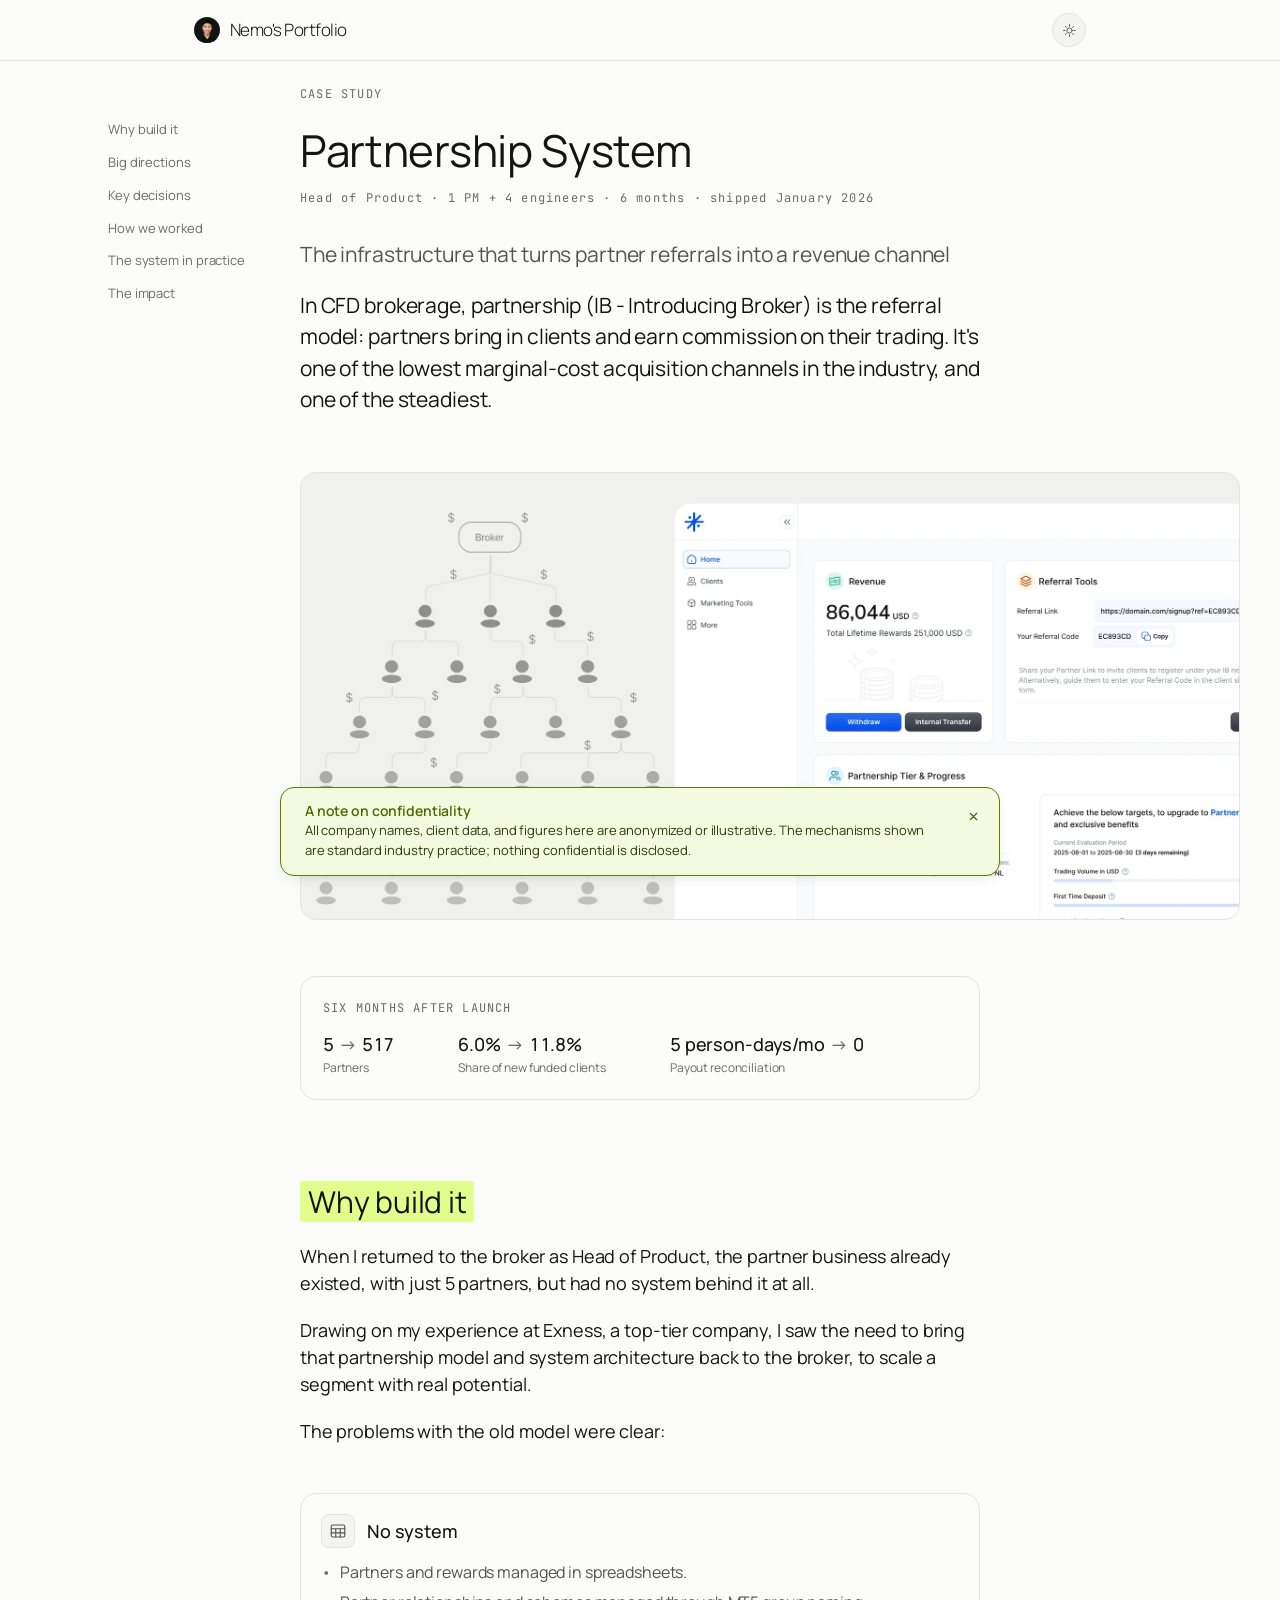
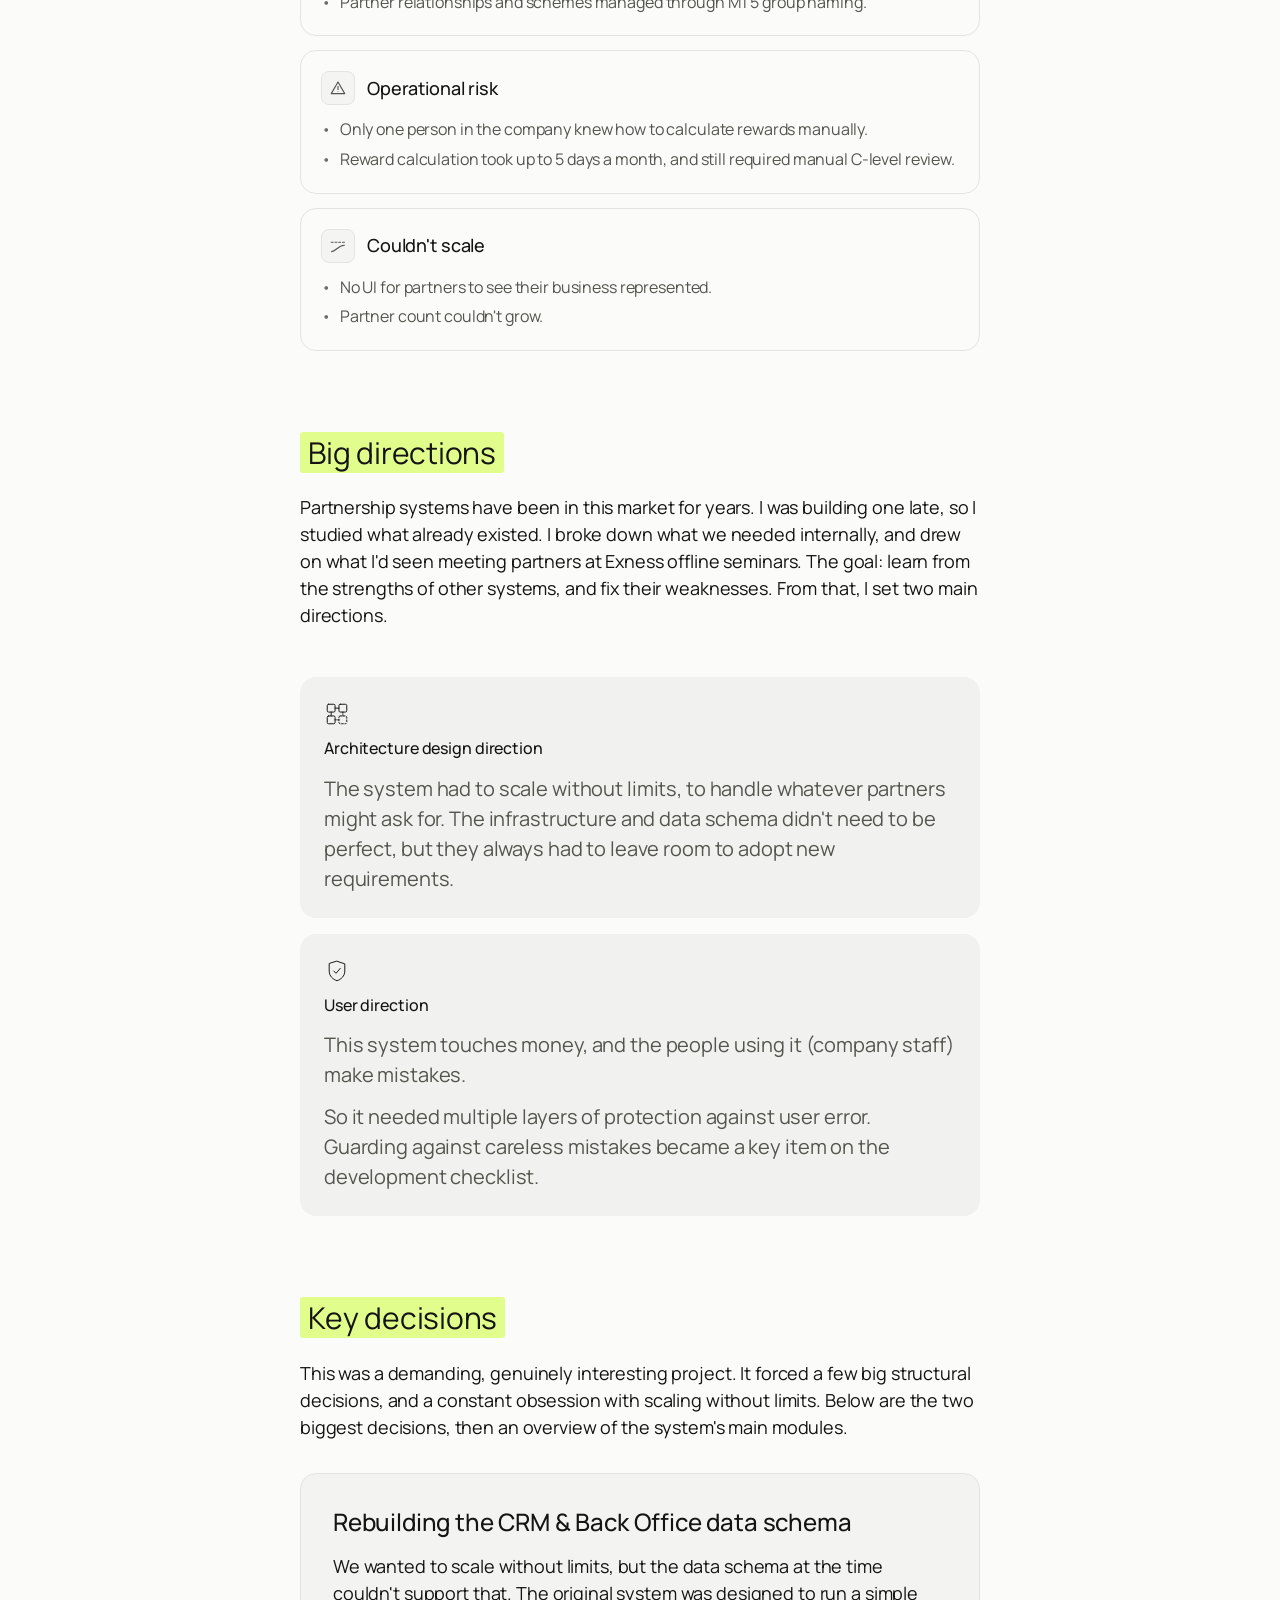
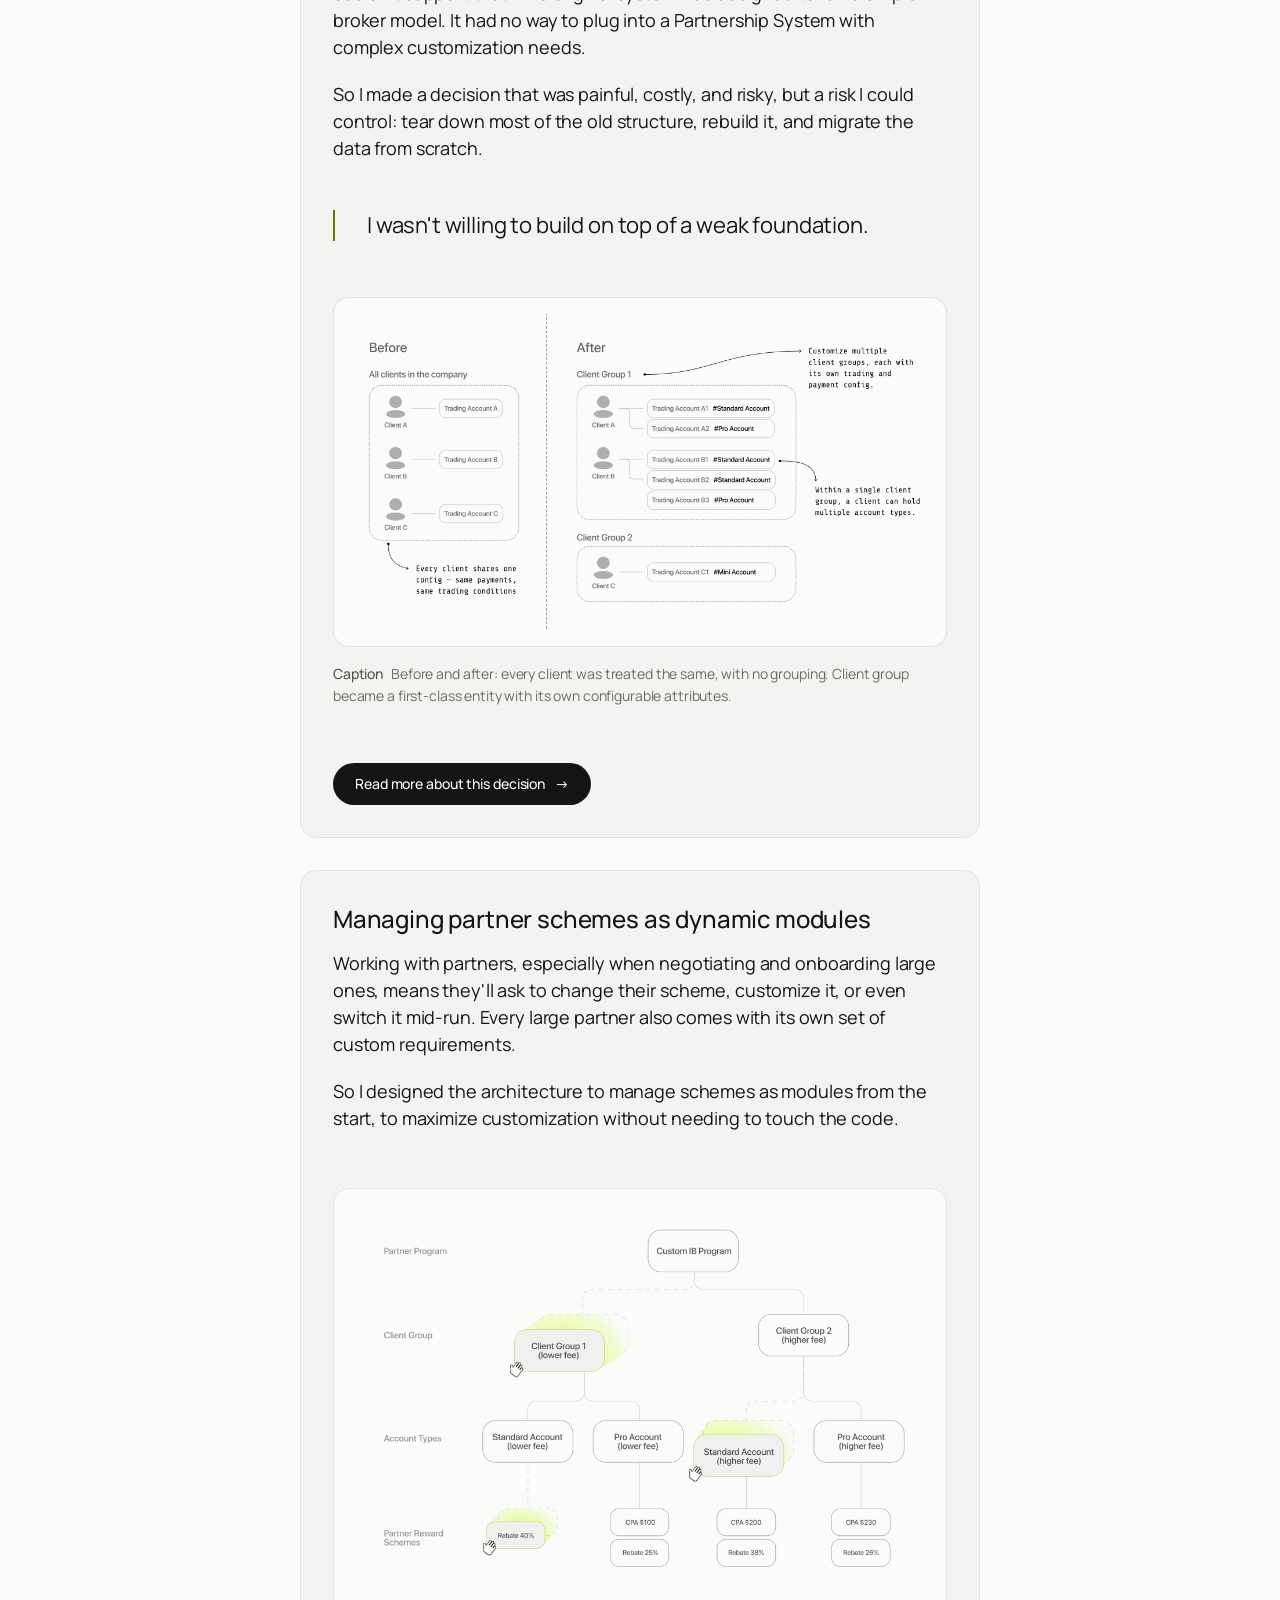
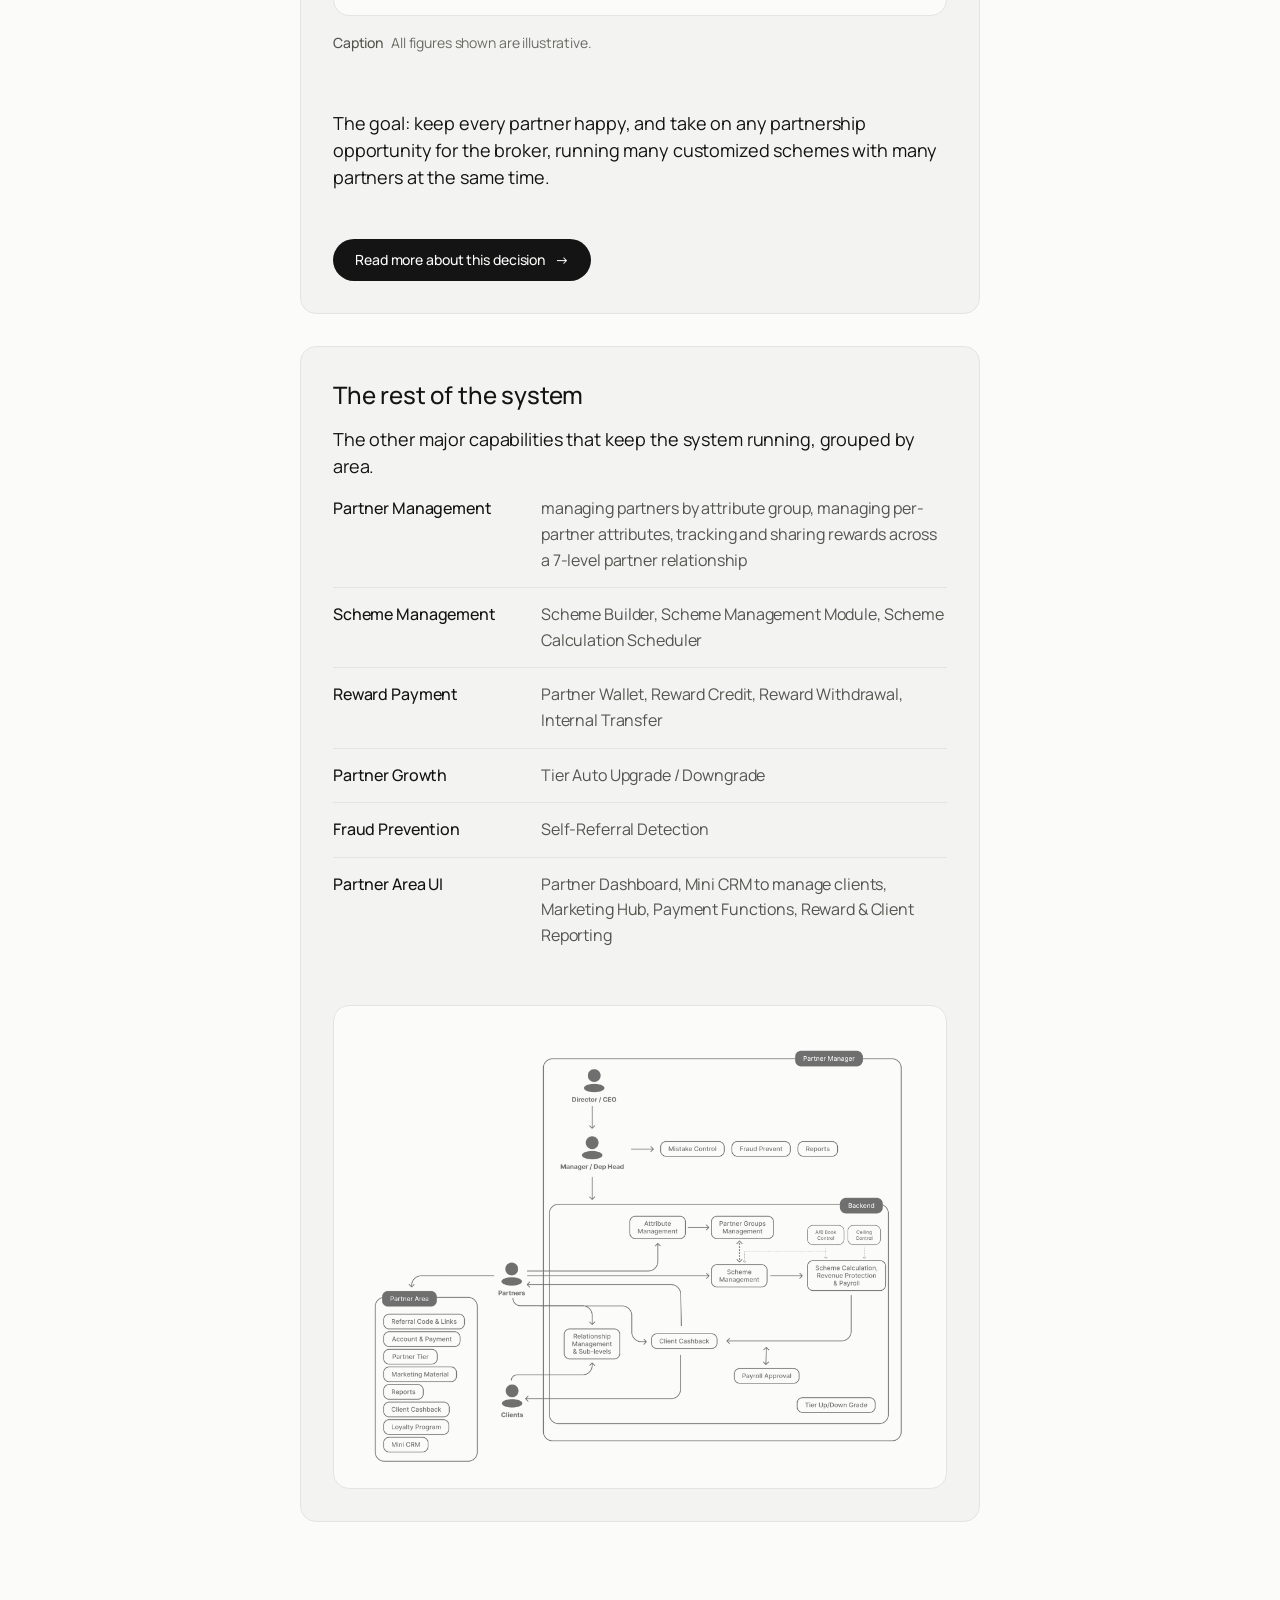
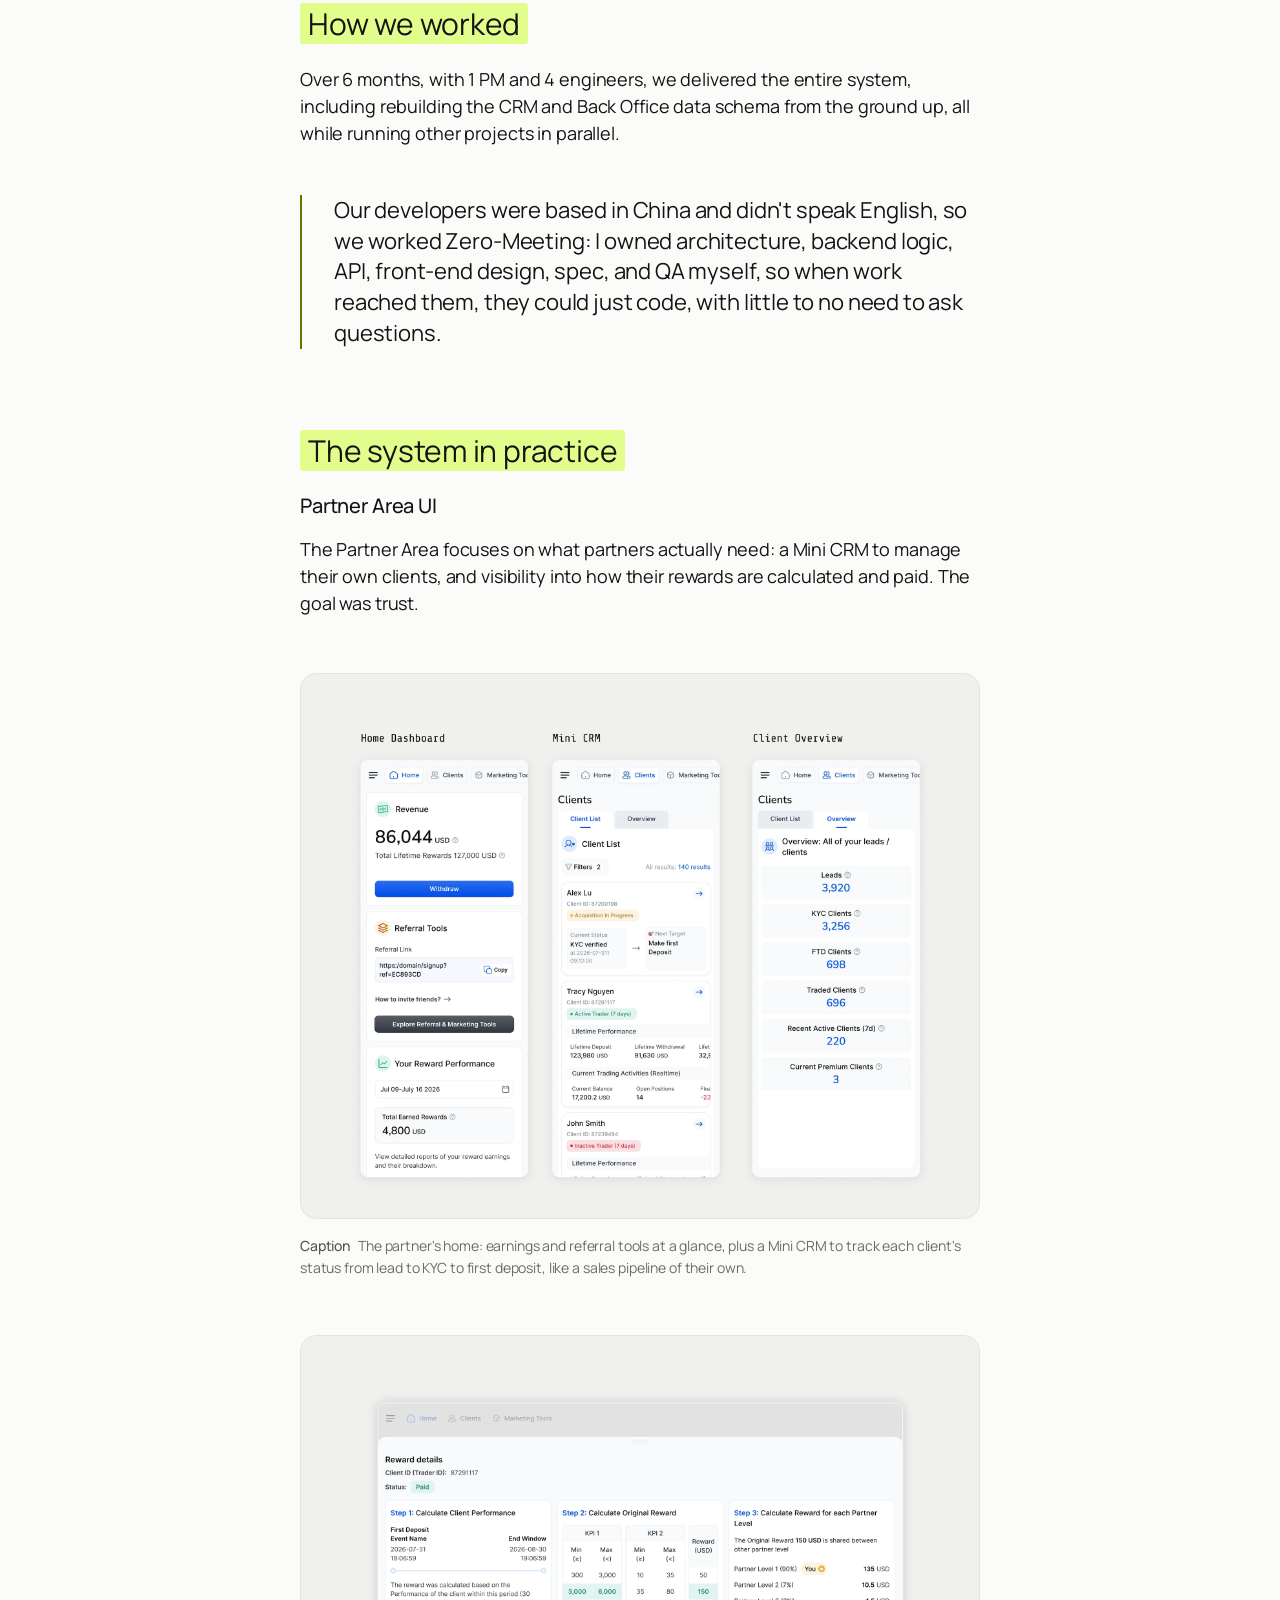
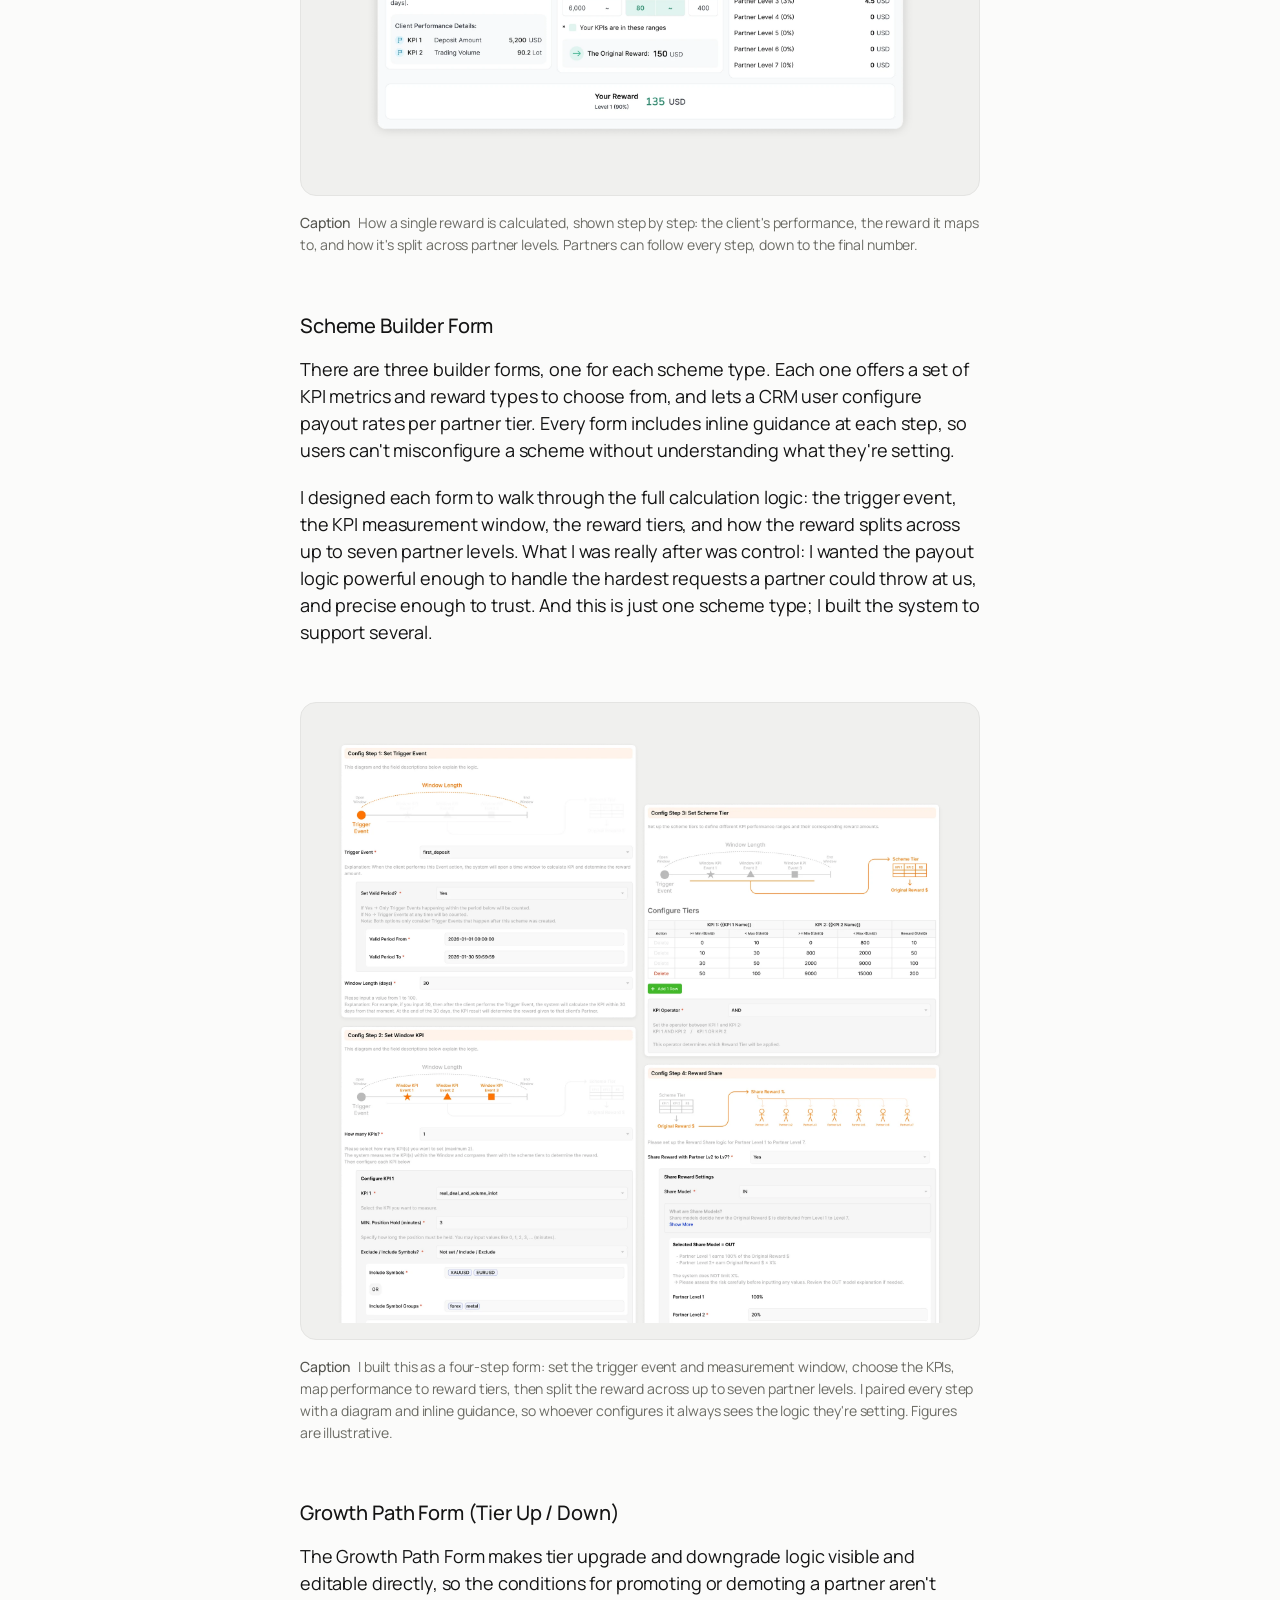
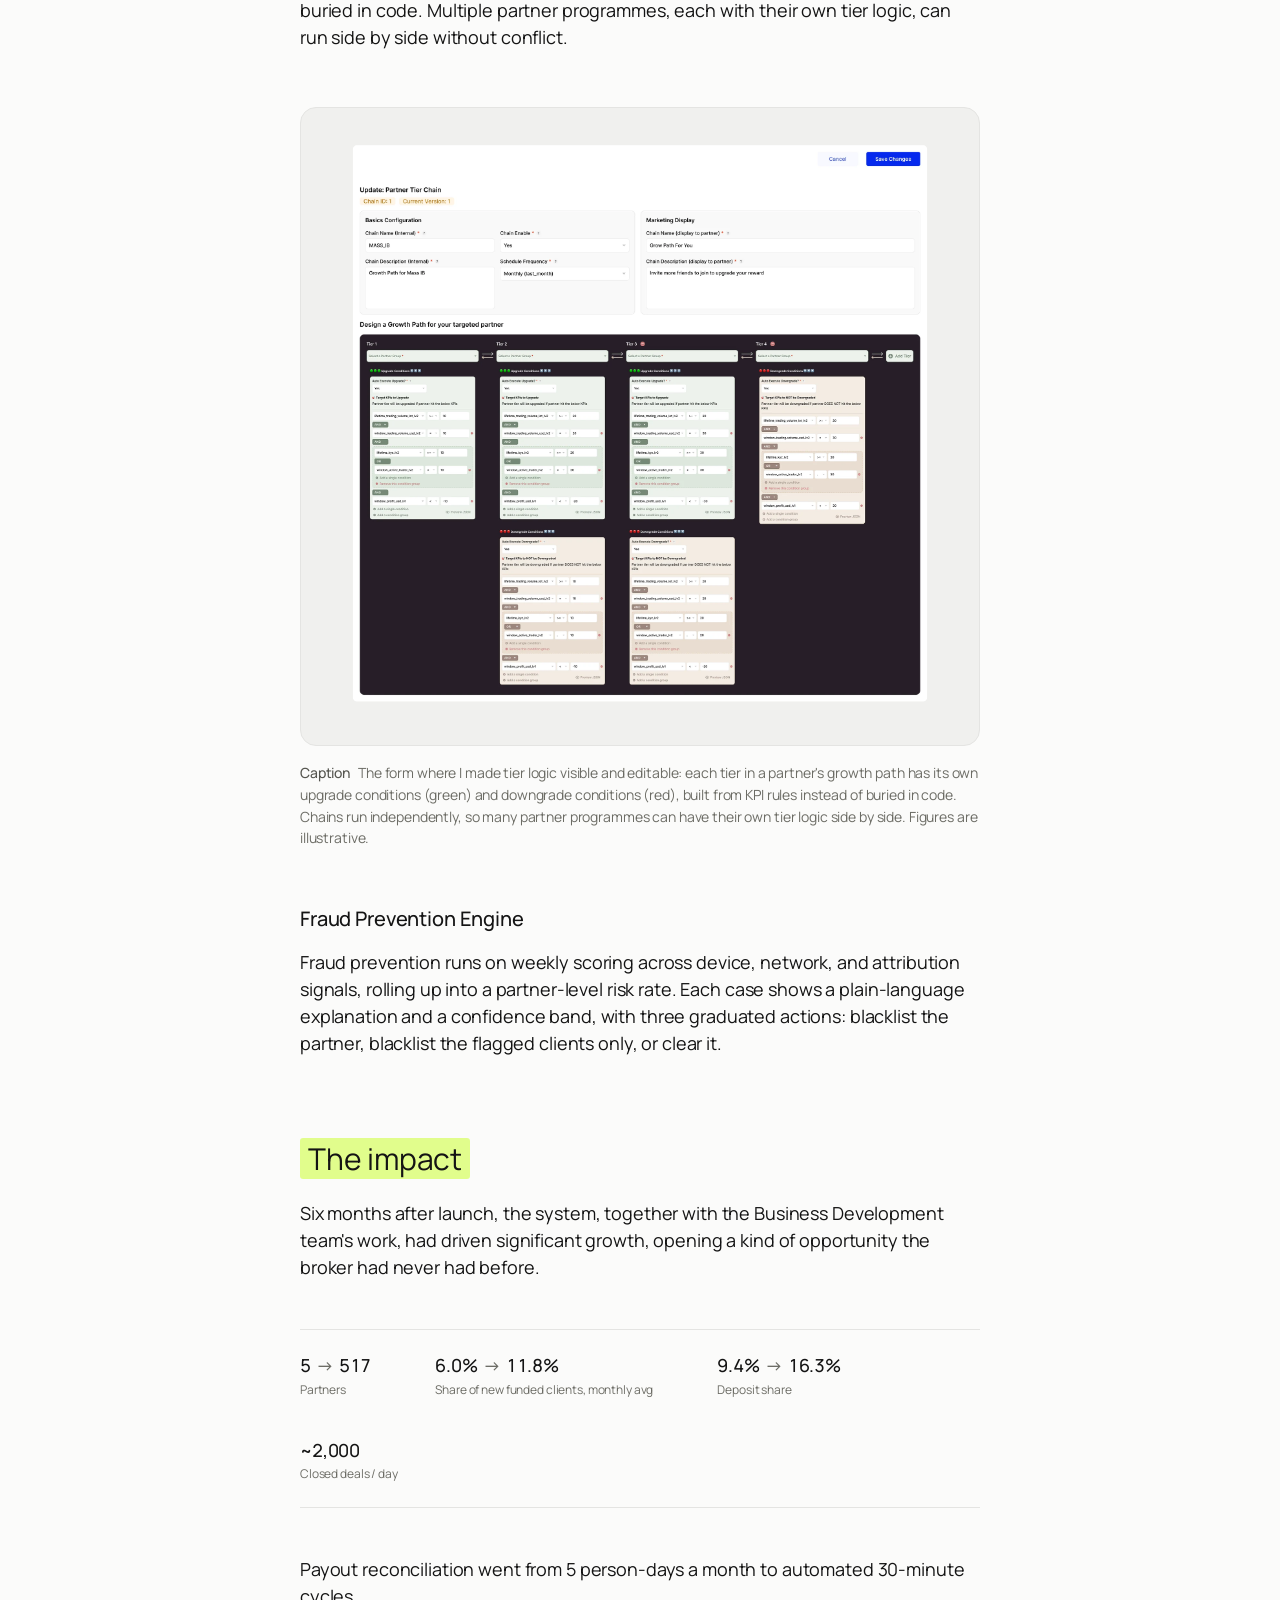
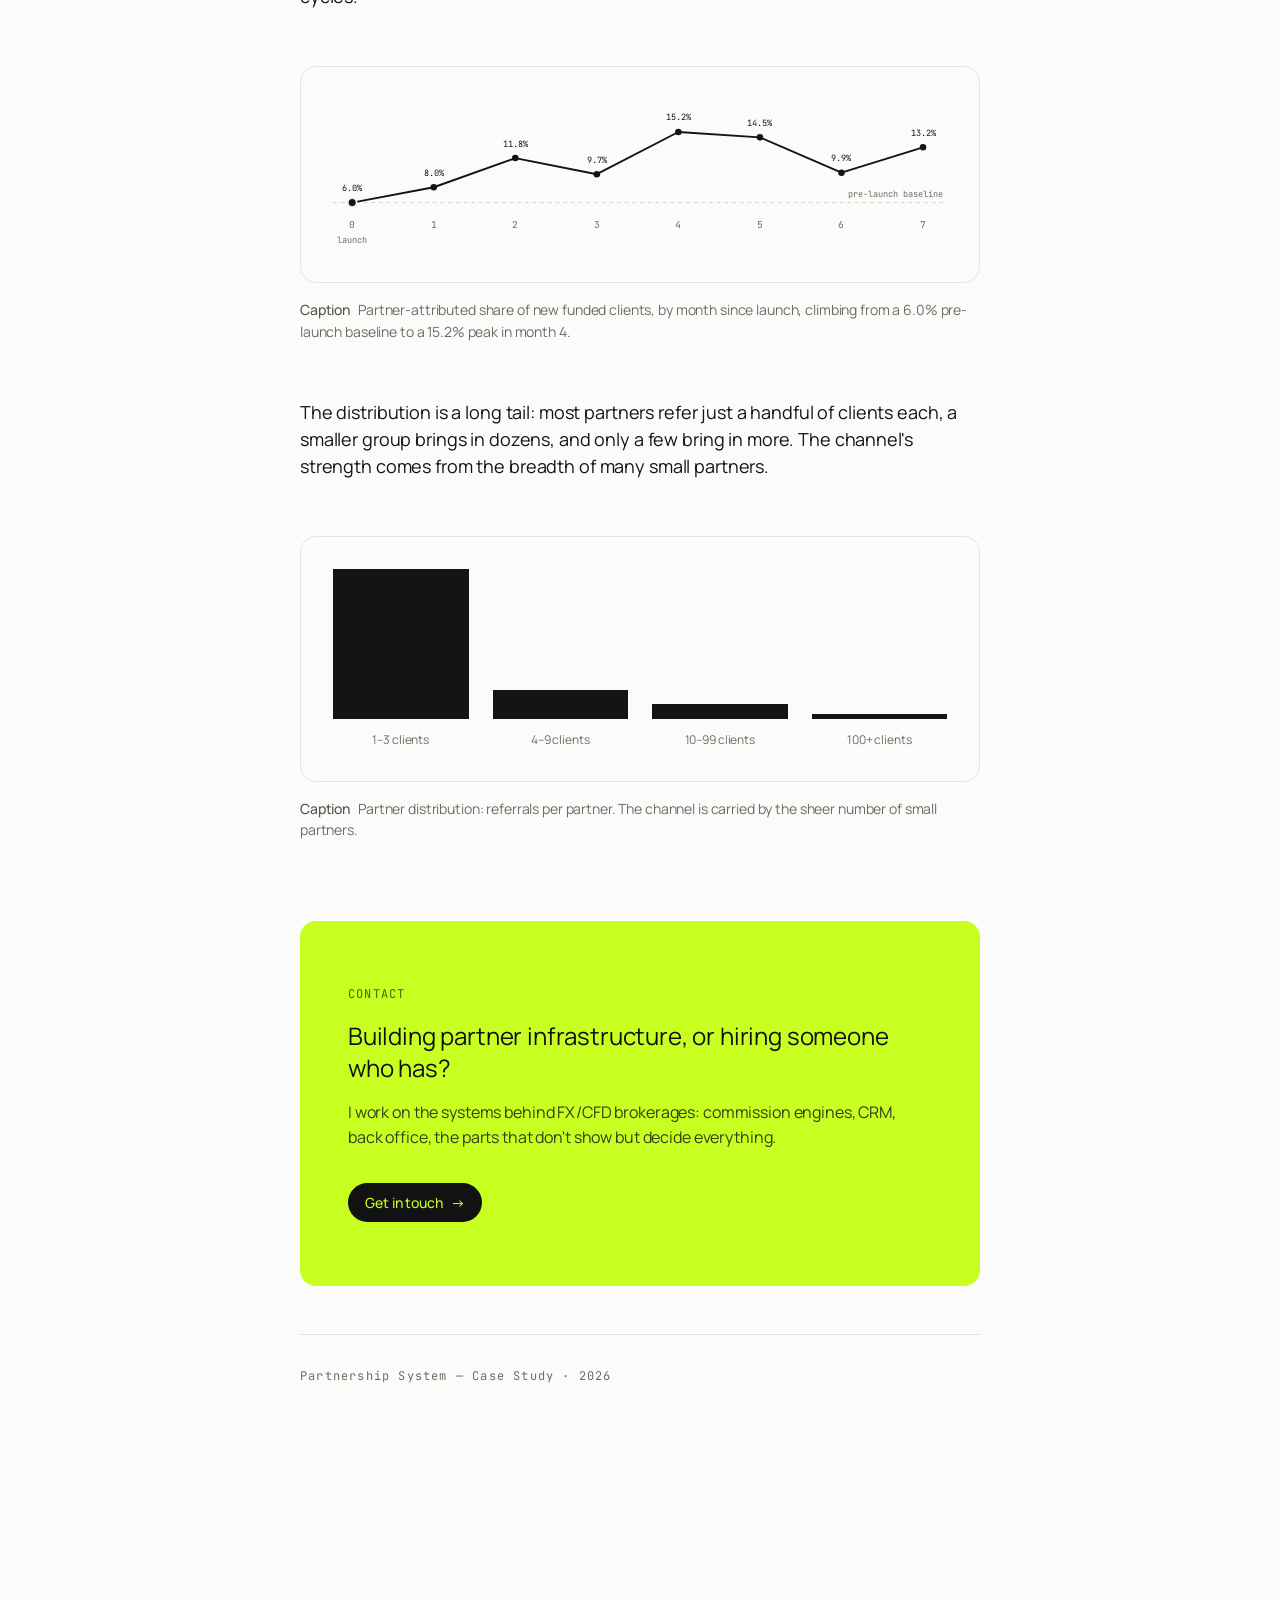
==== commit 59c25fcf: "Punctuate the case study without em-dashes The page carried 50 of them across ~14,000 words of prose" ====
--- a/partnership-case-study.html
+++ b/partnership-case-study.html
@@ -1243,7 +1243,7 @@
     <h2>Why build it</h2>
   </div>
 
-  <p>When I returned to the broker as Head of Product, the partner business already existed — with just 5 partners — but had no system behind it at all.</p>
+  <p>When I returned to the broker as Head of Product, the partner business already existed, with just 5 partners, but had no system behind it at all.</p>
 
   <p>Drawing on my experience at Exness, a top-tier company, I saw the need to bring that partnership model and system architecture back to the broker, to scale a segment with real potential.</p>
 
@@ -1309,7 +1309,7 @@
     <h2>Big directions</h2>
   </div>
 
-  <p>Partnership systems have been in this market for years. I was building one late — so I studied what already existed. I broke down what we needed internally, and drew on what I'd seen meeting partners at Exness offline seminars. The goal: learn from the strengths of other systems, and fix their weaknesses. From that, I set two main directions.</p>
+  <p>Partnership systems have been in this market for years. I was building one late, so I studied what already existed. I broke down what we needed internally, and drew on what I'd seen meeting partners at Exness offline seminars. The goal: learn from the strengths of other systems, and fix their weaknesses. From that, I set two main directions.</p>
 
   <div class="dirbox">
     <h3 class="dir-label">
@@ -1325,7 +1325,7 @@
       </svg>
       Architecture design direction
     </h3>
-    <p class="dir-msg">The system had to scale without limits, to handle whatever partners might ask for. The infrastructure and data schema didn't need to be perfect — but they always had to leave room to adopt new requirements.</p>
+    <p class="dir-msg">The system had to scale without limits, to handle whatever partners might ask for. The infrastructure and data schema didn't need to be perfect, but they always had to leave room to adopt new requirements.</p>
   </div>
 
   <div class="dirbox">
@@ -1336,7 +1336,7 @@
       </svg>
       User direction
     </h3>
-    <p class="dir-msg">This system touches money, and the people using it — company staff — make mistakes.</p>
+    <p class="dir-msg">This system touches money, and the people using it (company staff) make mistakes.</p>
     <p class="dir-msg">So it needed multiple layers of protection against user error. Guarding against careless mistakes became a key item on the development checklist.</p>
   </div>
 
@@ -1345,12 +1345,12 @@
     <h2>Key decisions</h2>
   </div>
 
-  <p>This was a demanding, genuinely interesting project. It forced a few big structural decisions — and a constant obsession with scaling without limits. Below are the two biggest decisions, then an overview of the system's main modules.</p>
+  <p>This was a demanding, genuinely interesting project. It forced a few big structural decisions, and a constant obsession with scaling without limits. Below are the two biggest decisions, then an overview of the system's main modules.</p>
 
   <section class="dbox">
     <h3 class="dbox-title">Rebuilding the CRM &amp; Back Office data schema</h3>
 
-    <p>We wanted to scale without limits, but the data schema at the time couldn't support that. The original system was designed to run a simple broker model — not to plug into a Partnership System with complex customization needs.</p>
+    <p>We wanted to scale without limits, but the data schema at the time couldn't support that. The original system was designed to run a simple broker model. It had no way to plug into a Partnership System with complex customization needs.</p>
 
     <p>So I made a decision that was painful, costly, and risky, but a risk I could control: tear down most of the old structure, rebuild it, and migrate the data from scratch.</p>
 
@@ -1380,14 +1380,14 @@
         </div>
         <div class="deep-body" tabindex="0">
           <h4><span class="mark">The setup</span></h4>
-          <p>As covered earlier, we had to rebuild the data schema and add foundational CRM features to support the partnership system — all to meet our partners' demanding requirements. Here's a real example of what "the schema couldn't support it" looked like: a request from a large partner during negotiation.</p>
+          <p>As covered earlier, we had to rebuild the data schema and add foundational CRM features to support the partnership system, all to meet our partners' demanding requirements. Here's a real example of what "the schema couldn't support it" looked like: a request from a large partner during negotiation.</p>
 
           <h4><span class="mark">What the partner asked for</span></h4>
           <blockquote>
-            <p class="q-intro">Say a partner — John, with a network of 2,000 clients large and small — wants to work with the broker, and comes in with a demanding set of requirements:</p>
+            <p class="q-intro">Say a partner (John, with a network of 2,000 clients large and small) wants to work with the broker, and comes in with a demanding set of requirements:</p>
             <span class="q-mark" aria-hidden="true">&ldquo;</span>
             <ul class="q-points">
-              <li>I want two different client groups — one with a higher trading fee, one with lower.</li>
+              <li>I want two different client groups: one with a higher trading fee, one with lower.</li>
               <li>I want to decide which clients go into which group.</li>
               <li>But within each group, I still want multiple account types, from low fee to high, for the client to choose from.</li>
               <li>And for each account type, I want a different partner reward when that client trades.</li>
@@ -1401,18 +1401,18 @@
                 <img class="shot-img shot-img-dark" src="images/fig2-dark.webp"
                      width="2000" height="1153" alt="John's request mapped as a hierarchy: one partner group branches into two client groups; each client group holds several account types (demo and real, standard, pro and investor); and each real account type carries its own partner scheme — a CPA amount, a rebate share, or both" loading="lazy" decoding="async">
               </div>
-              <figcaption><span class="cap-n">Caption</span>Here's John's request as a diagram. Back then, the system had no way to handle it — it didn't even have client groups or account types yet.</figcaption>
+              <figcaption><span class="cap-n">Caption</span>Here's John's request as a diagram. Back then, the system had no way to handle it. It didn't even have client groups or account types yet.</figcaption>
             </figure>
 
           <h4><span class="mark">Why the old schema couldn't handle this</span></h4>
 
           <h5>Problem 1: No concept of a client group.</h5>
-          <p>Every client in the system was treated the same. There was no grouping — any change had to be hardcoded client by client.</p>
+          <p>Every client in the system was treated the same. There was no grouping, so any change had to be hardcoded client by client.</p>
           <p><b>Fix:</b> I introduced a client group as a first-class entity, with its own configurable attributes (exchange rate, which account types it's allowed to use, and so on). Clients get assigned to a group; a partner's clients can sit in a group built specifically for them.</p>
 
           <h5>Problem 2: No concept of an account type.</h5>
-          <p>Trading accounts were controlled entirely through MT5 groups — the CRM itself had no definition of trading conditions at all.</p>
-          <p><b>Fix:</b> I introduced account type as a configurable entity, and linked it to client group: a given client group is restricted to a defined set of account types, each with its own spread, commission, and swap fee — from low to high.</p>
+          <p>Trading accounts were controlled entirely through MT5 groups; the CRM itself had no definition of trading conditions at all.</p>
+          <p><b>Fix:</b> I introduced account type as a configurable entity, and linked it to client group: a given client group is restricted to a defined set of account types, each with its own spread, commission, and swap fee, from low to high.</p>
 
           <figure>
             <div class="fig-media shot-frame">
@@ -1432,9 +1432,9 @@
           </figure>
 
           <h4><span class="mark">What this bought us</span></h4>
-          <p>This wasn't an easy call. Rebuilding meant losing time, burning effort, and taking on real operational and data risk — migration especially could go wrong in ways that hit live accounts. I sat with that trade-off for a while, but I didn't want to build the Partnership System on a foundation I already knew would collapse under it. Rebuilding first was the only path to something that could actually last.</p>
-          <p>That restructuring gave us a foundation solid enough to organize and manage clients properly — and it's exactly what the Partnership System was built on top of in the next phase. It's what lets the system satisfy every part of that partner's request, including the hardest one: a different reward for the same client, depending on which account type they trade from.</p>
-          <p>From that point on, the system could take on real customization and scale with it. A short-term risk for long-term flexibility — and it paid off.</p>
+          <p>This wasn't an easy call. Rebuilding meant losing time, burning effort, and taking on real operational and data risk. Migration especially could go wrong in ways that hit live accounts. I sat with that trade-off for a while, but I didn't want to build the Partnership System on a foundation I already knew would collapse under it. Rebuilding first was the only path to something that could actually last.</p>
+          <p>That restructuring gave us a foundation solid enough to organize and manage clients properly, and it's what the Partnership System was built on top of in the next phase. It's what lets the system satisfy every part of that partner's request, including the hardest one: a different reward for the same client, depending on which account type they trade from.</p>
+          <p>From that point on, the system could take on real customization and scale with it. A short-term risk for long-term flexibility, and it paid off.</p>
         </div>
       </div>
     </div>
@@ -1443,7 +1443,7 @@
   <section class="dbox">
     <h3 class="dbox-title">Managing partner schemes as dynamic modules</h3>
 
-    <p>Working with partners — especially when negotiating and onboarding large ones — means they'll ask to change their scheme, customize it, or even switch it mid-run. Every large partner also comes with its own set of custom requirements.</p>
+    <p>Working with partners, especially when negotiating and onboarding large ones, means they'll ask to change their scheme, customize it, or even switch it mid-run. Every large partner also comes with its own set of custom requirements.</p>
 
     <p>So I designed the architecture to manage schemes as modules from the start, to maximize customization without needing to touch the code.</p>
 
@@ -1457,7 +1457,7 @@
       <figcaption><span class="cap-n">Caption</span>All figures shown are illustrative.</figcaption>
     </figure>
 
-    <p>The goal: keep every partner happy, and take on any partnership opportunity for the broker — running many customized schemes with many partners at the same time.</p>
+    <p>The goal: keep every partner happy, and take on any partnership opportunity for the broker, running many customized schemes with many partners at the same time.</p>
 
     <button class="deep-open" type="button" data-modal="dm-2"
             aria-label="Read more about this decision — what &quot;dynamic&quot; means in practice">Read more about this decision <span class="arw" aria-hidden="true">&rarr;</span></button>
@@ -1473,13 +1473,13 @@
         </div>
         <div class="deep-body" tabindex="0">
           <h4><span class="mark">The setup</span></h4>
-          <p>Winning large partners away from local and international competitors comes down to one thing: how far you can customize their programme. So when I designed this system, I set myself one rule — I should always be able to say yes to a new request, never "sorry, the architecture doesn't allow that."</p>
-          <p>Here's what "dynamic" actually means in practice — a few standalone examples to show how far the customization goes.</p>
+          <p>Winning large partners away from local and international competitors comes down to one thing: how far you can customize their programme. So when I designed this system, I set myself one rule: I should always be able to say yes to a new request, never "sorry, the architecture doesn't allow that."</p>
+          <p>Here's what "dynamic" actually means in practice: a few standalone examples to show how far the customization goes.</p>
 
           <h5>A. Taking on any scheme a large partner asks for</h5>
-          <p>A large, demanding partner can come to us with a fully custom set of scheme requirements. As long as it's reasonable and safe for the company, we can set it up and launch it in about 30 minutes — no code involved.</p>
-
-          <p><b>The design is modular:</b> Every piece — the scheme, the trading conditions — is built from independent components. That's what makes it possible: when either the broker or the partner wants a change, we swap the component. No code needed. Here's what that looks like:</p>
+          <p>A large, demanding partner can come to us with a fully custom set of scheme requirements. As long as it's reasonable and safe for the company, we can set it up and launch it in about 30 minutes, with no code involved.</p>
+
+          <p><b>The design is modular:</b> Every piece (the scheme, the trading conditions) is built from independent components. That's what makes it possible: when either the broker or the partner wants a change, we swap the component. No code needed. Here's what that looks like:</p>
 
           <figure>
             <div class="fig-media shot-frame">
@@ -1488,13 +1488,13 @@
               <img class="shot-img shot-img-dark" src="images/modules-accent-dark.webp"
                    width="2000" height="1360" alt="A partner programme broken into configurable modules across four rows: the Custom IB Program at the top branches into Client Group 1 (lower fee) and Client Group 2 (higher fee); each client group offers its own account types, Standard and Pro; and each account type carries its own partner reward scheme — a CPA amount, a rebate share, or both. Individual nodes are highlighted to show that any single module can be swapped or reconfigured on its own without touching the rest." loading="lazy" decoding="async">
             </div>
-            <figcaption><span class="cap-n">Caption</span>A partner programme, assembled from independent parts: client groups, account types, and reward schemes. Each highlighted piece is dragged into place — swap any one, and the programme changes, no code touched. All figures shown are illustrative.</figcaption>
+            <figcaption><span class="cap-n">Caption</span>A partner programme, assembled from independent parts: client groups, account types, and reward schemes. Each highlighted piece is dragged into place. Swap any one, and the programme changes, no code touched. All figures shown are illustrative.</figcaption>
           </figure>
 
           <h5>B. A growth path built for one partner</h5>
-          <p>A large partner willing to commit to specific KPI targets can get a progression path of their own: as they clear each milestone, their reward rates step up — higher rebates and CPA across every client group and account type.</p>
-
-          <p>This runs on the same modular design. Defining a partner's growth path is a configuration, not a build — agreed on and live in about 30 minutes.</p>
+          <p>A large partner willing to commit to specific KPI targets can get a progression path of their own: as they clear each milestone, their reward rates step up: higher rebates and CPA across every client group and account type.</p>
+
+          <p>This runs on the same modular design. Defining a partner's growth path is a configuration step. We agree it and it goes live in about 30 minutes.</p>
 
           <figure>
             <div class="fig-media shot-frame">
@@ -1503,11 +1503,11 @@
               <img class="shot-img shot-img-dark" src="images/growth-dark.webp"
                    width="2000" height="1360" alt="A single partner's growth path laid out as a grid. Along the top, a timeline of tiers — Entry Tier, Tier Level 2, and further tiers beyond. Each tier column lists its target KPIs (active traders, total value locked, net deposit) and, below them, the reward rates that tier unlocks for every combination of client group and account type — rebate percentages and CPA amounts, all rising from one tier to the next. Individual cells are highlighted to show that each one is placed by configuration rather than written in code." loading="lazy" decoding="async">
             </div>
-            <figcaption><span class="cap-n">Caption</span>One partner's growth path: each tier sets a KPI target, and clearing it lifts the reward rates — rebates and CPA — for every client group and account type. Each highlighted cell is dragged into place; the whole path is assembled, not coded. All figures shown are illustrative.</figcaption>
+            <figcaption><span class="cap-n">Caption</span>One partner's growth path: each tier sets a KPI target, and clearing it lifts the reward rates (rebates and CPA) for every client group and account type. Each highlighted cell is dragged into place, so the whole path gets assembled in the UI without code. All figures shown are illustrative.</figcaption>
           </figure>
 
           <h5>C. Built to take on more</h5>
-          <p>The system isn't designed to support just a handful of partners. By design, it could serve hundreds — even thousands — of large partners, if the business ever gets there. Each with their own requirements, and the system doesn't break down as that number grows.</p>
+          <p>The system isn't designed to support just a handful of partners. By design, it could serve hundreds, even thousands, of large partners, if the business ever gets there. Each with their own requirements, and the system doesn't break down as that number grows.</p>
           <figure>
             <div class="fig-media shot-frame">
               <img class="shot-img shot-img-light" src="images/multi-light.webp"
@@ -1568,9 +1568,9 @@
     <h2>How we worked</h2>
   </div>
 
-  <p>Over 6 months, with 1 PM and 4 engineers, we delivered the entire system — including rebuilding the CRM and Back Office data schema from the ground up, all while running other projects in parallel.</p>
-
-  <p class="pull">Our developers were based in China and didn't speak English, so we worked Zero-Meeting: I owned architecture, backend logic, API, front-end design, spec, and QA myself — so when work reached them, they could just code, with little to no need to ask questions.</p>
+  <p>Over 6 months, with 1 PM and 4 engineers, we delivered the entire system, including rebuilding the CRM and Back Office data schema from the ground up, all while running other projects in parallel.</p>
+
+  <p class="pull">Our developers were based in China and didn't speak English, so we worked Zero-Meeting: I owned architecture, backend logic, API, front-end design, spec, and QA myself, so when work reached them, they could just code, with little to no need to ask questions.</p>
 
   <!-- ============ 05 ============ -->
   <div class="sec">
@@ -1579,7 +1579,7 @@
 
   <h3 class="sub">Partner Area UI</h3>
 
-  <p>The Partner Area focuses on what partners actually need: a Mini CRM to manage their own clients, and visibility into how their rewards are calculated and paid. The goal was trust — partners can see the logic, not just the result.</p>
+  <p>The Partner Area focuses on what partners actually need: a Mini CRM to manage their own clients, and visibility into how their rewards are calculated and paid. The goal was trust.</p>
 
     <figure>
     <div class="fig-media shot-frame">
@@ -1588,7 +1588,7 @@
       <img class="shot-img shot-img-dark" src="images/partner-area-dark.webp"
            width="2000" height="1586" alt="Three phone screens side by side. Home Dashboard: revenue with a withdraw action, referral tools with a copyable link and code, and a reward-performance panel. Mini CRM: a client list where each client shows an ID, a status badge such as acquisition in progress or active trader, current status and next target, plus lifetime deposit, withdrawal and live trading figures. Funnel Overview: counts for leads, KYC clients, first-time-deposit clients, traded clients, recently active clients and premium clients." loading="lazy" decoding="async">
     </div>
-    <figcaption><span class="cap-n">Caption</span>The partner's home: earnings and referral tools at a glance, plus a Mini CRM to track each client's status — from lead to KYC to first deposit — like a sales pipeline of their own.</figcaption>
+    <figcaption><span class="cap-n">Caption</span>The partner's home: earnings and referral tools at a glance, plus a Mini CRM to track each client's status from lead to KYC to first deposit, like a sales pipeline of their own.</figcaption>
   </figure>
 
   <figure>
@@ -1598,14 +1598,14 @@
       <img class="shot-img shot-img-dark" src="images/reward-detail-dark.webp"
            width="2000" height="1324" alt="A single wide screen titled Reward details, showing one reward broken into three steps. Step 1 calculates client performance over a dated window from deposit amount and trading volume. Step 2 maps those two KPIs onto a range table to produce an original reward. Step 3 splits that reward across seven partner levels by percentage, with the viewing partner marked at level 1. A summary bar at the bottom states the partner's own share." loading="lazy" decoding="async">
     </div>
-    <figcaption><span class="cap-n">Caption</span>How a single reward is calculated, shown step by step: the client's performance, the reward it maps to, and how it's split across partner levels. Partners see the full logic, not just the final number.</figcaption>
+    <figcaption><span class="cap-n">Caption</span>How a single reward is calculated, shown step by step: the client's performance, the reward it maps to, and how it's split across partner levels. Partners can follow every step, down to the final number.</figcaption>
   </figure>
 
   <h3 class="sub">Scheme Builder Form</h3>
 
   <p>There are three builder forms, one for each scheme type. Each one offers a set of KPI metrics and reward types to choose from, and lets a CRM user configure payout rates per partner tier. Every form includes inline guidance at each step, so users can't misconfigure a scheme without understanding what they're setting.</p>
 
-  <p>I designed each form to walk through the full calculation logic — the trigger event, the KPI measurement window, the reward tiers, and how the reward splits across up to seven partner levels. What I was really after was control: I wanted the payout logic powerful enough to handle the hardest requests a partner could throw at us, and precise enough to trust. And this is just one scheme type — I built the system to support several.</p>
+  <p>I designed each form to walk through the full calculation logic: the trigger event, the KPI measurement window, the reward tiers, and how the reward splits across up to seven partner levels. What I was really after was control: I wanted the payout logic powerful enough to handle the hardest requests a partner could throw at us, and precise enough to trust. And this is just one scheme type; I built the system to support several.</p>
 
   <figure>
     <div class="fig-media shot-frame">
@@ -1618,7 +1618,7 @@
 
   <h3 class="sub">Growth Path Form (Tier Up / Down)</h3>
 
-  <p>The Growth Path Form makes tier upgrade and downgrade logic visible and editable directly — the conditions for promoting or demoting a partner aren't buried in code. Multiple partner programmes, each with their own tier logic, can run side by side without conflict.</p>
+  <p>The Growth Path Form makes tier upgrade and downgrade logic visible and editable directly, so the conditions for promoting or demoting a partner aren't buried in code. Multiple partner programmes, each with their own tier logic, can run side by side without conflict.</p>
 
   <figure>
     <div class="fig-media shot-frame">
@@ -1631,14 +1631,14 @@
 
       <h3 class="sub">Fraud Prevention Engine</h3>
 
-  <p>Fraud prevention runs on weekly scoring across device, network, and attribution signals, rolling up into a partner-level risk rate. Each case shows a plain-language explanation and a confidence band, with three graduated actions &mdash; blacklist the partner, blacklist the flagged clients only, or clear it.</p>
+  <p>Fraud prevention runs on weekly scoring across device, network, and attribution signals, rolling up into a partner-level risk rate. Each case shows a plain-language explanation and a confidence band, with three graduated actions: blacklist the partner, blacklist the flagged clients only, or clear it.</p>
 
 <!-- ============ 06 ============ -->
   <div class="sec">
     <h2>The impact</h2>
   </div>
 
-  <p>Six months after launch, the system — together with the Business Development team's work — had driven significant growth, opening a kind of opportunity the broker had never had before.</p>
+  <p>Six months after launch, the system, together with the Business Development team's work, had driven significant growth, opening a kind of opportunity the broker had never had before.</p>
 
   <div class="stat-rail">
     <div class="figures">
@@ -1693,10 +1693,10 @@
         <text x="20" y="150" text-anchor="middle" class="dg-t2" font-size="9">launch</text>
       </svg>
     </div>
-    <figcaption><span class="cap-n">Caption</span>Partner-attributed share of new funded clients, by month since launch — climbing from a 6.0% pre-launch baseline to a 15.2% peak in month 4.</figcaption>
+    <figcaption><span class="cap-n">Caption</span>Partner-attributed share of new funded clients, by month since launch, climbing from a 6.0% pre-launch baseline to a 15.2% peak in month 4.</figcaption>
   </figure>
 
-  <p>The distribution is a long tail: most partners refer just a handful of clients each, a smaller group brings in dozens, and only a few bring in more. The channel's strength comes from the breadth of many small partners, not a few large ones.</p>
+  <p>The distribution is a long tail: most partners refer just a handful of clients each, a smaller group brings in dozens, and only a few bring in more. The channel's strength comes from the breadth of many small partners.</p>
 
   <figure>
     <div class="fig-media plain">
@@ -1710,14 +1710,14 @@
         <span>1–3 clients</span><span>4–9 clients</span><span>10–99 clients</span><span>100+ clients</span>
       </div>
     </div>
-    <figcaption><span class="cap-n">Caption</span>Partner distribution — referrals per partner. The channel is carried by volume of small partners, not a handful of large ones.</figcaption>
+    <figcaption><span class="cap-n">Caption</span>Partner distribution: referrals per partner. The channel is carried by the sheer number of small partners.</figcaption>
   </figure>
 
   <!-- ============ CLOSING ============ -->
   <div class="burst">
     <p class="b-kicker">Contact</p>
     <h2>Building partner infrastructure, or hiring someone who has?</h2>
-    <p>I work on the systems behind FX/CFD brokerages — commission engines, CRM, back office, the parts that don't show but decide everything.</p>
+    <p>I work on the systems behind FX/CFD brokerages: commission engines, CRM, back office, the parts that don't show but decide everything.</p>
     <a class="btn" href="mailto:nndao96@gmail.com">Get in touch <span aria-hidden="true">→</span></a>
   </div>
 
@@ -1730,7 +1730,7 @@
 <aside class="disclosure" id="disclosure" aria-labelledby="disclosure-title">
   <div class="disclosure-text">
     <p class="disclosure-title" id="disclosure-title">A note on confidentiality</p>
-    <p>All company names, client data, and figures here are anonymized or illustrative. The mechanisms shown are standard industry practice &mdash; nothing confidential is disclosed.</p>
+    <p>All company names, client data, and figures here are anonymized or illustrative. The mechanisms shown are standard industry practice; nothing confidential is disclosed.</p>
   </div>
   <button class="disclosure-x" type="button" aria-label="Dismiss this notice">
     <svg viewBox="0 0 24 24" fill="none" stroke="currentColor" stroke-width="2" stroke-linecap="round" aria-hidden="true"><path d="M6 6l12 12M18 6L6 18"/></svg>
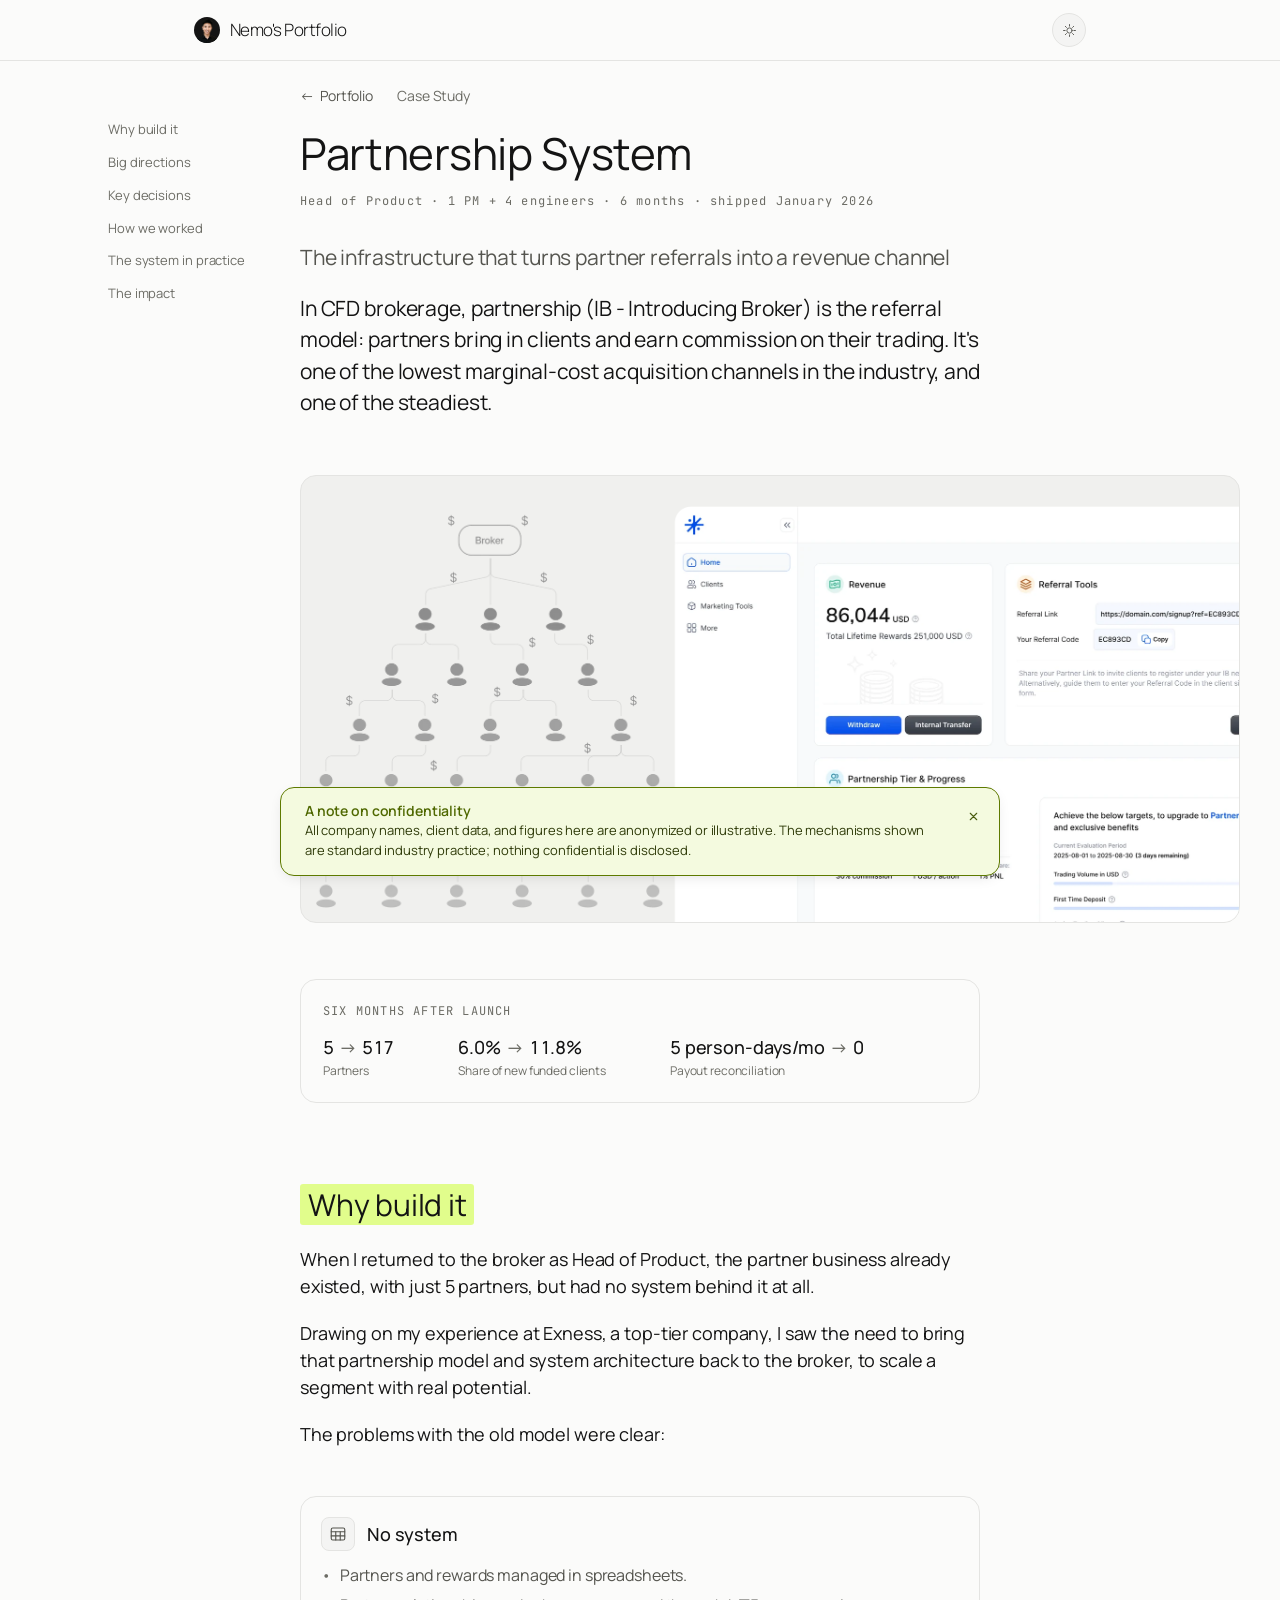
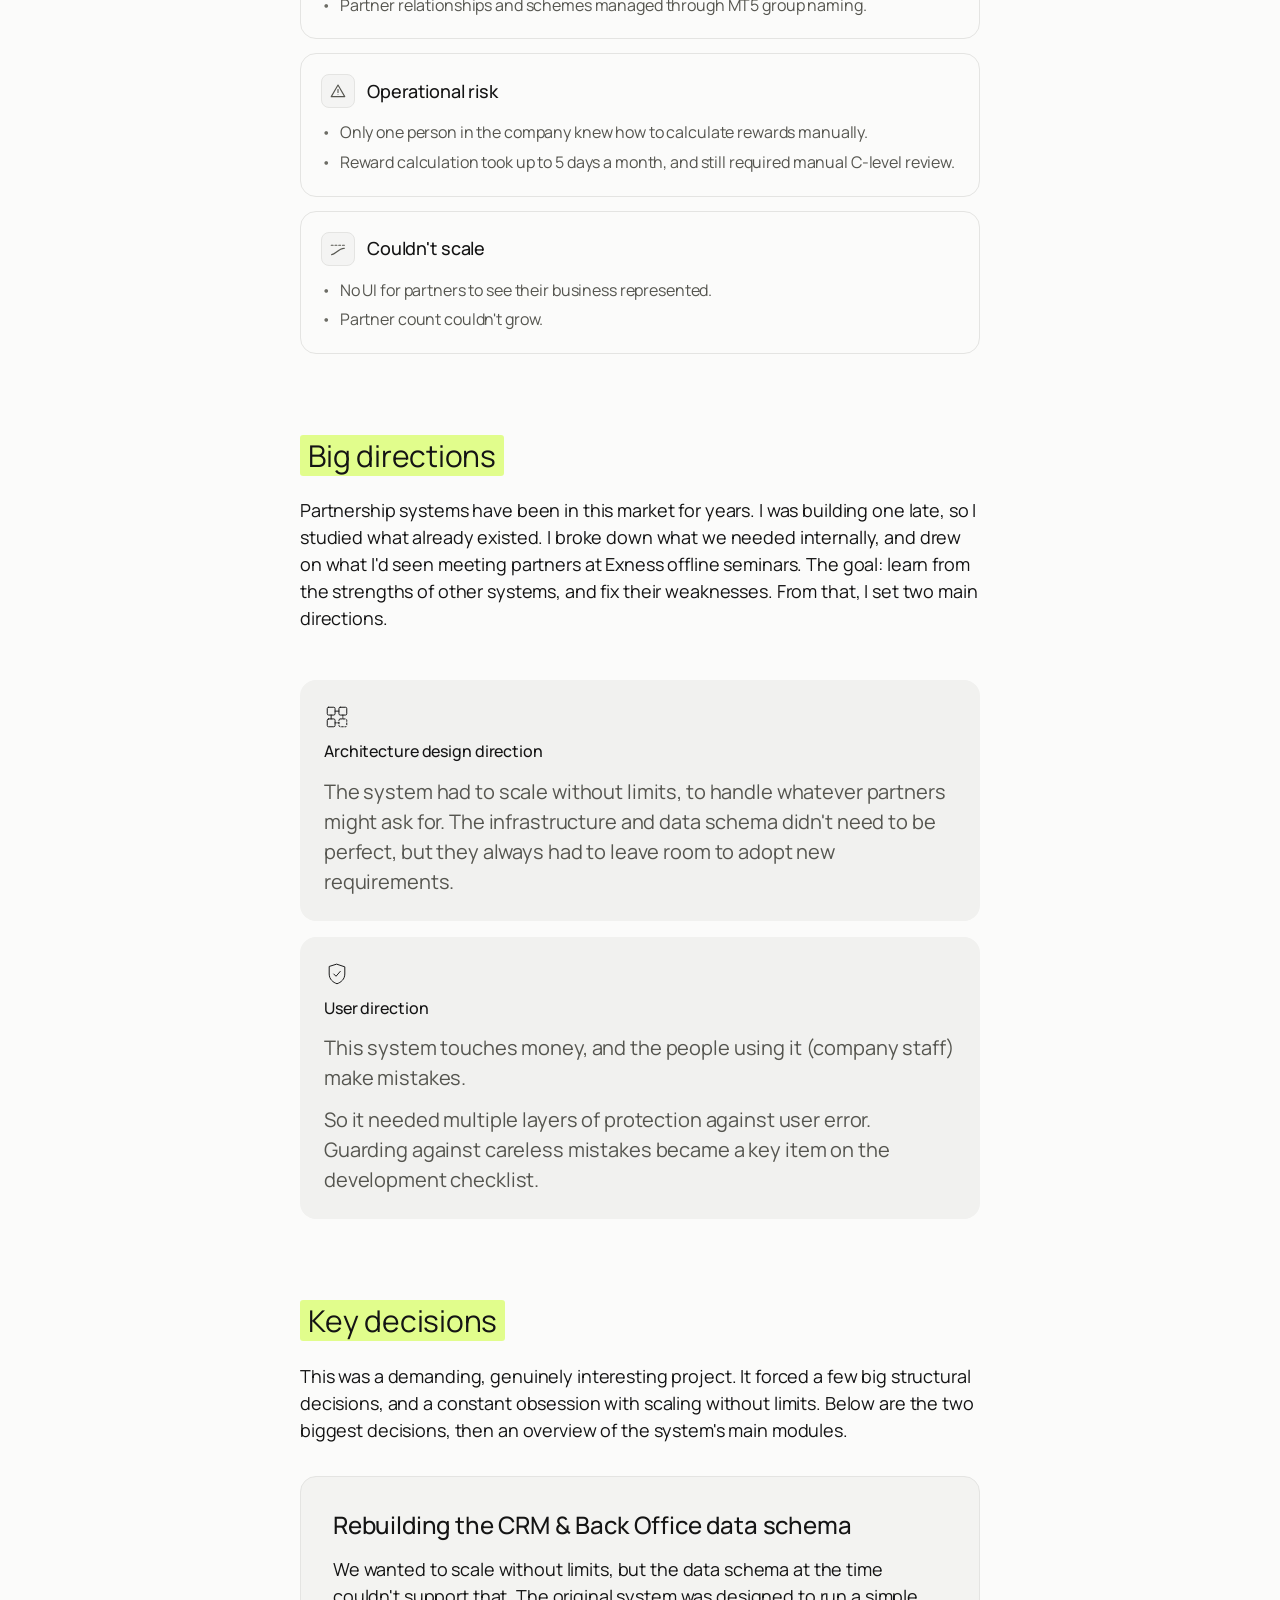
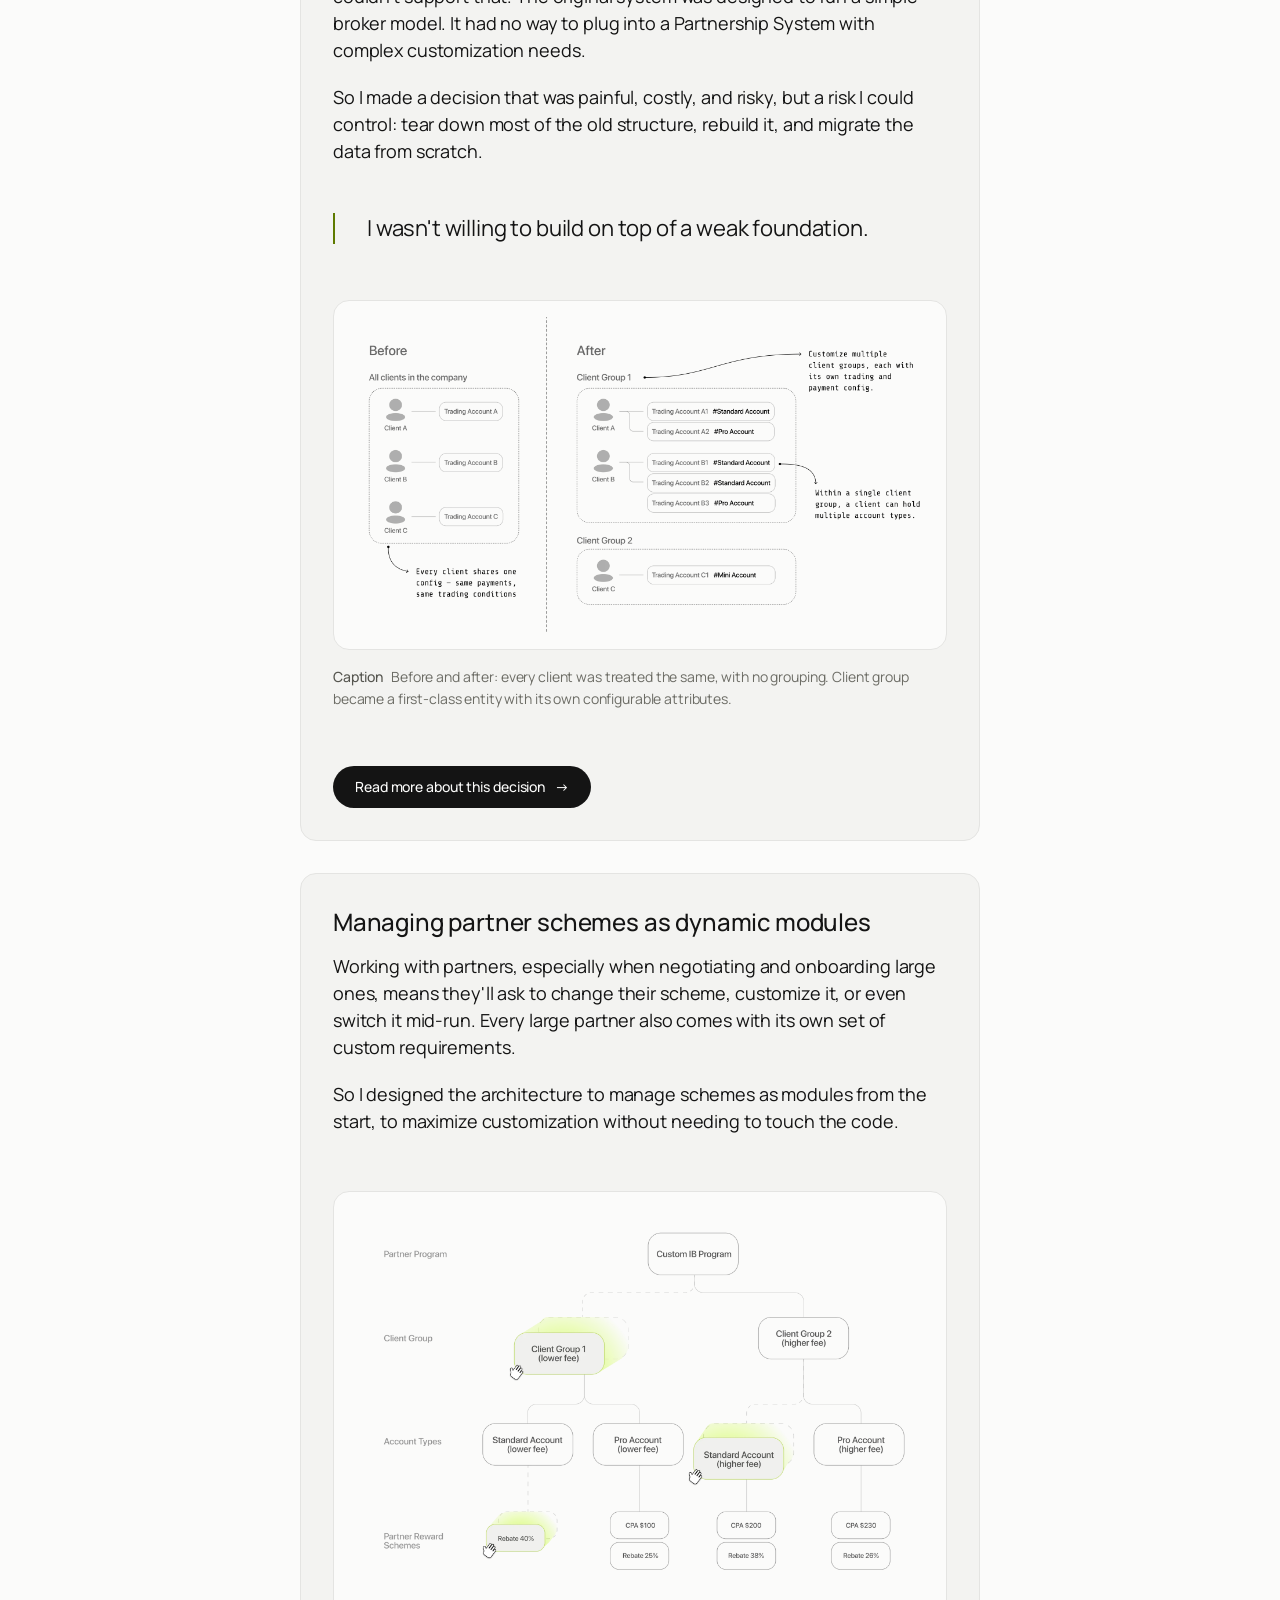
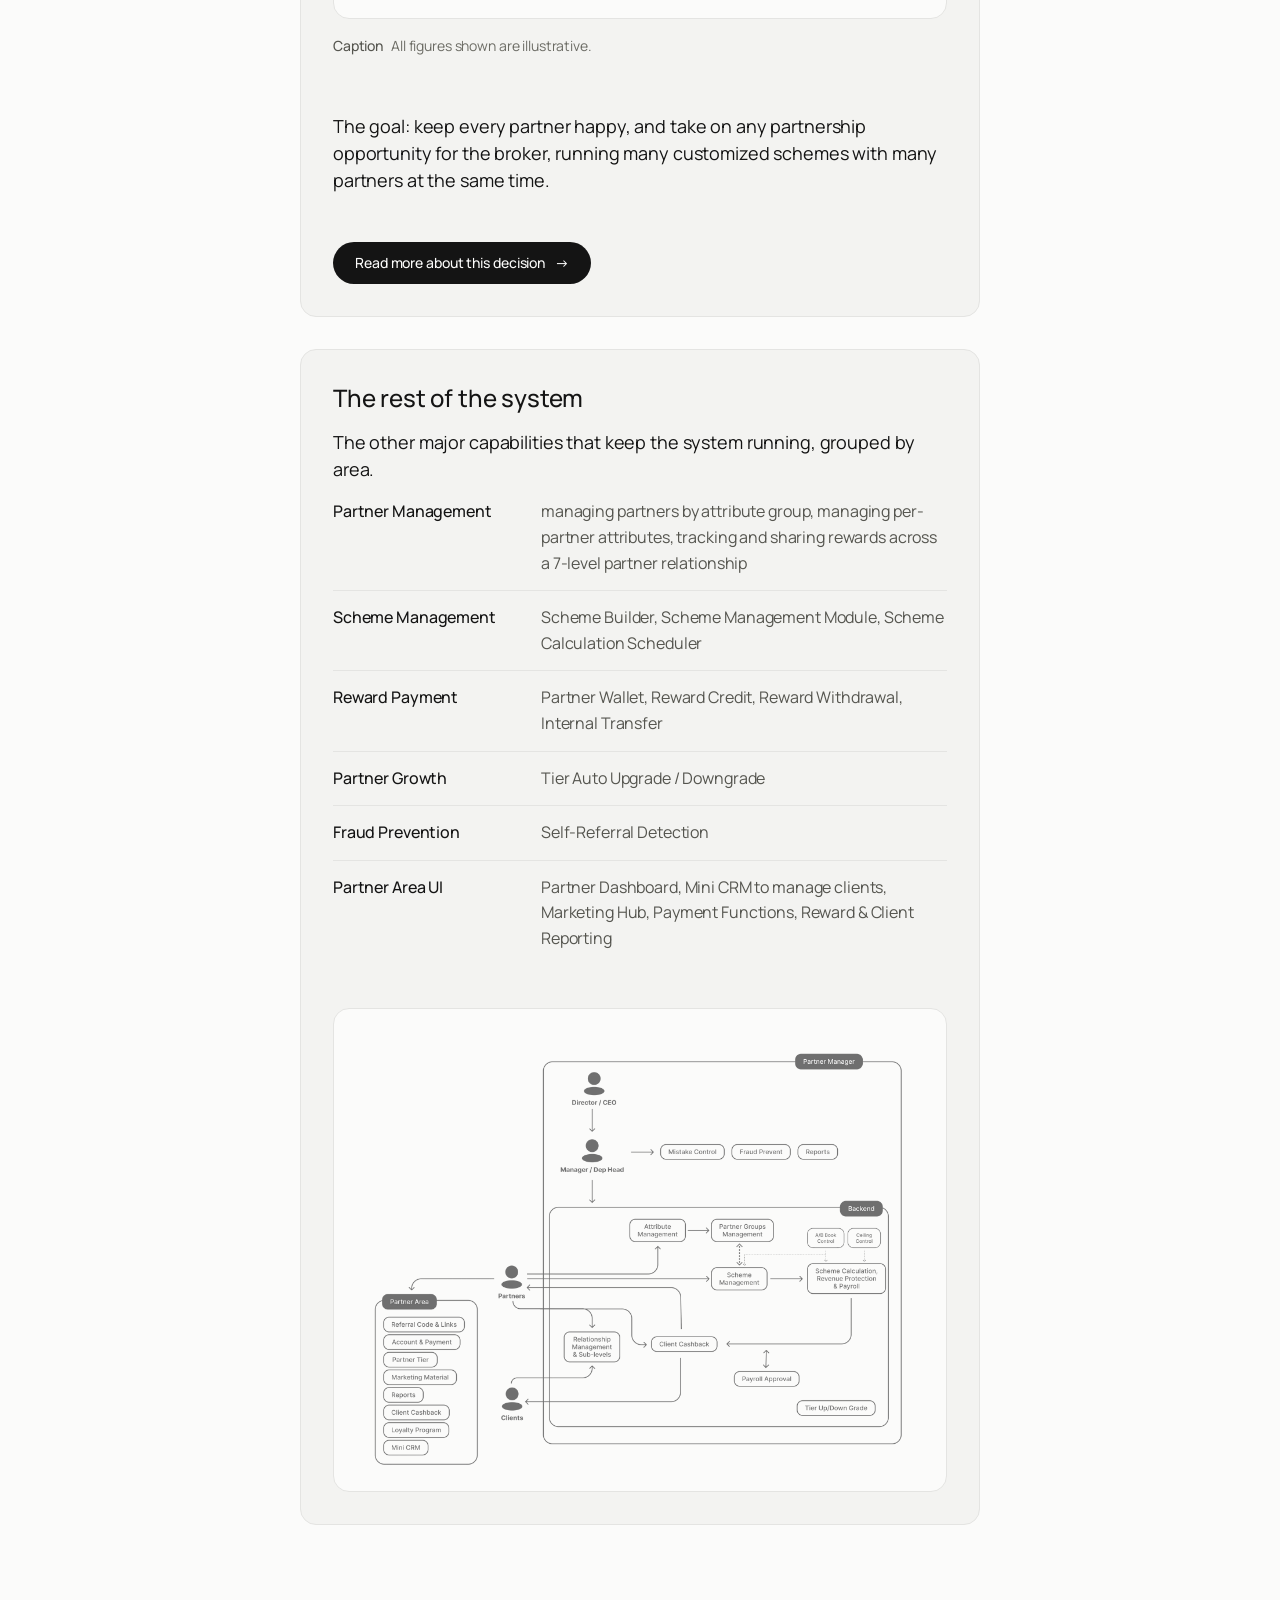
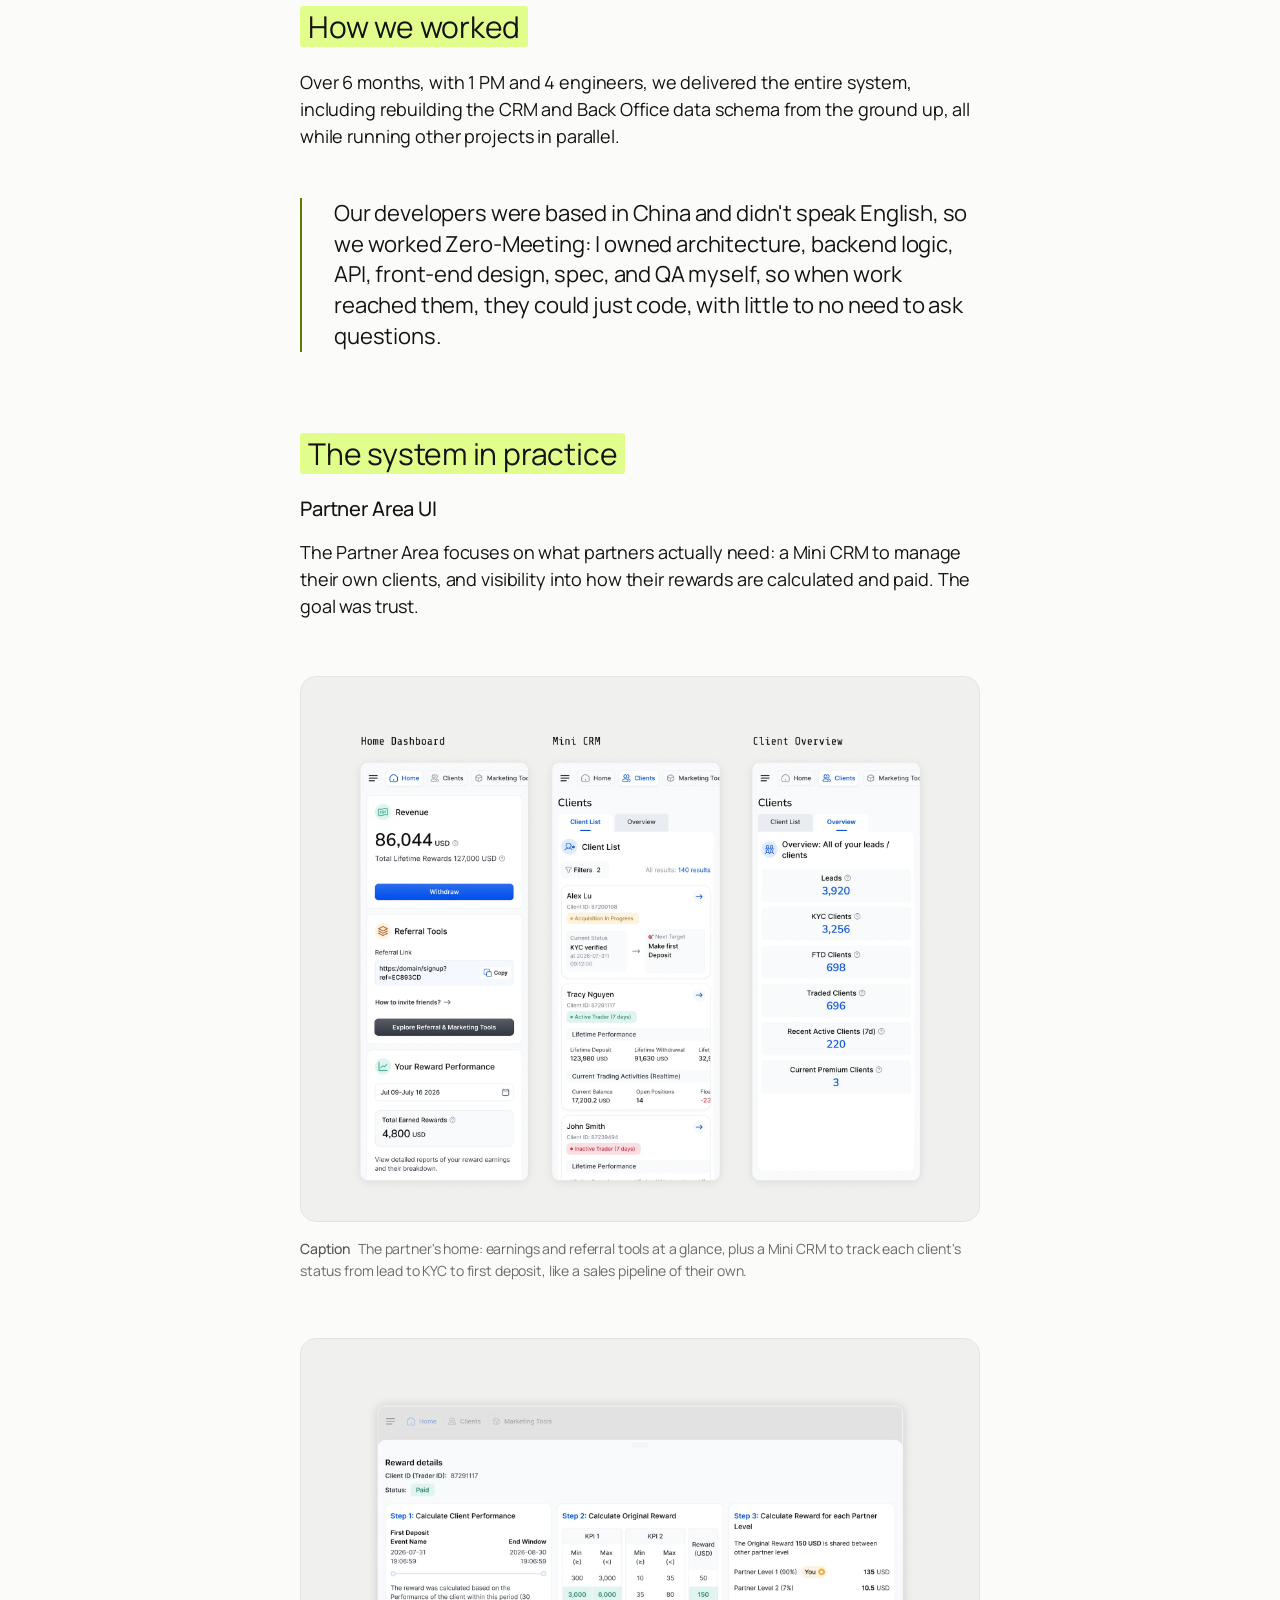
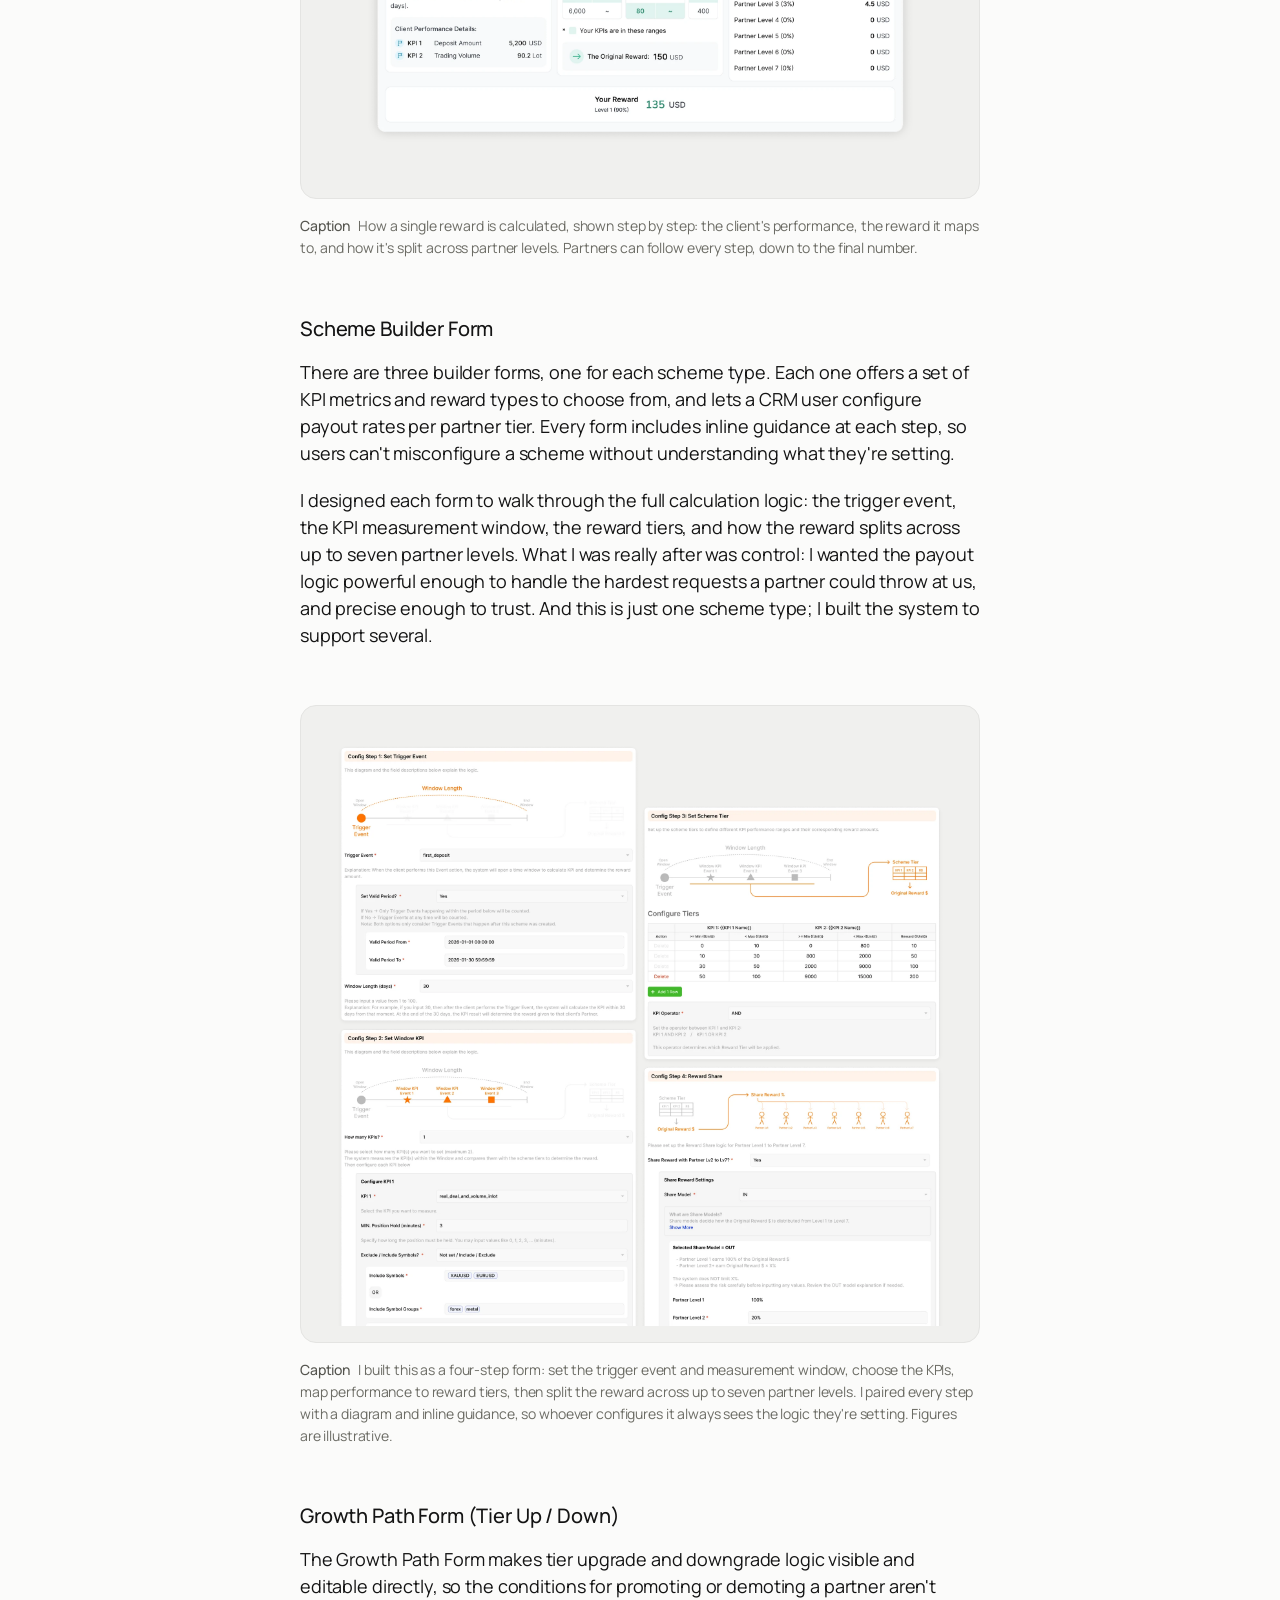
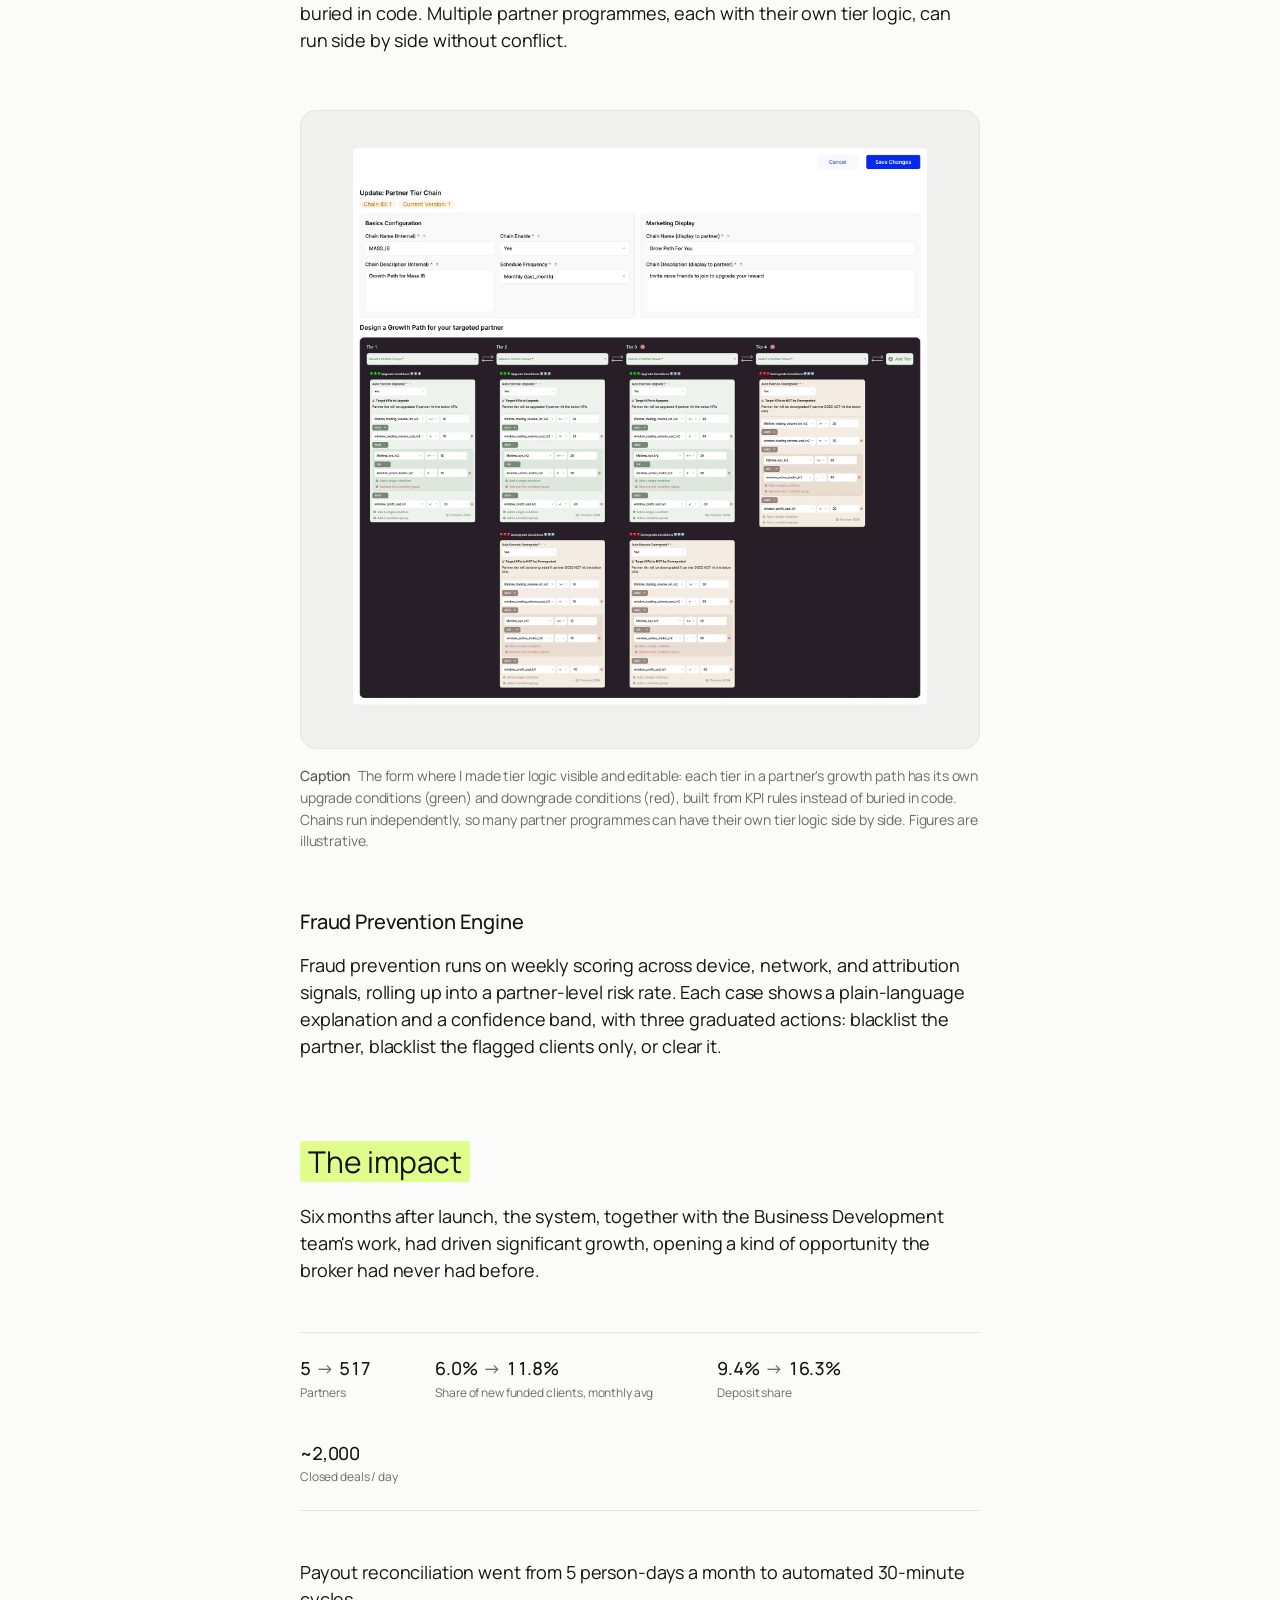
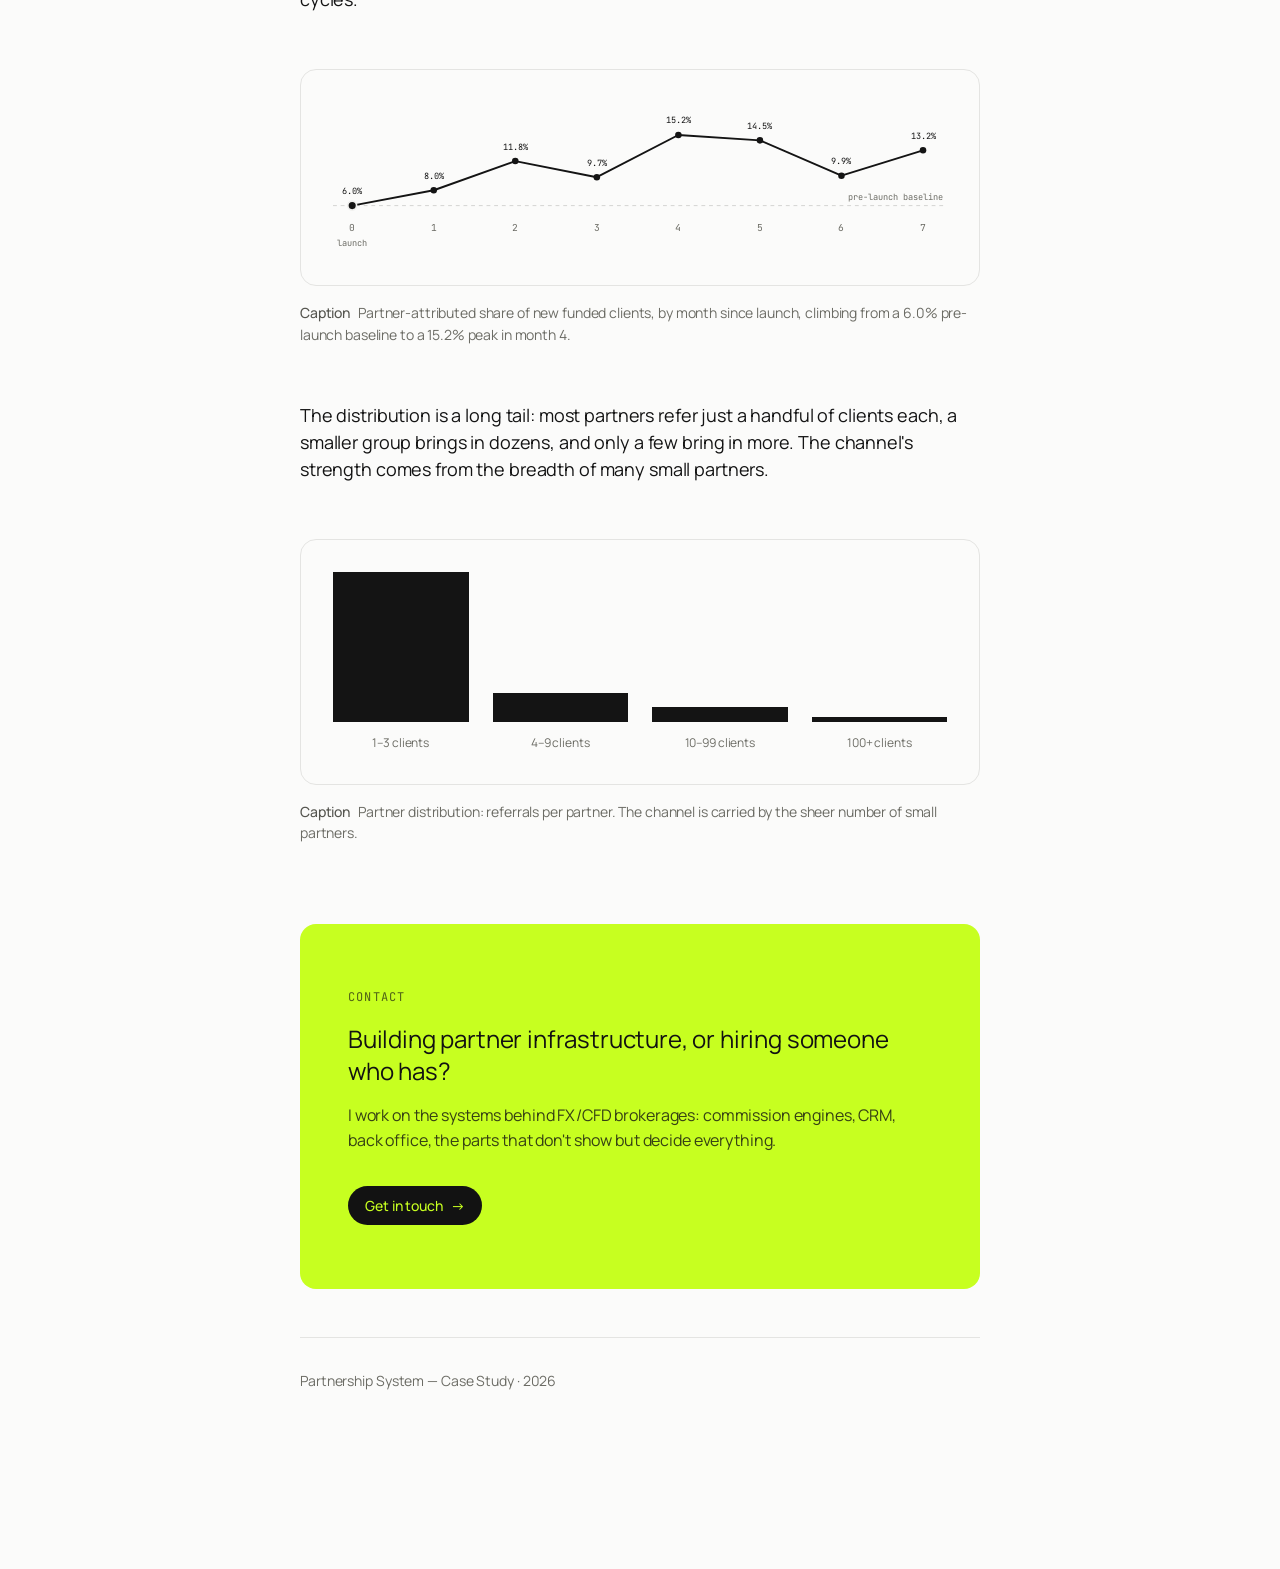
==== commit 24b469e9: "Add a way back from the case study; shrink the team photos to their frame Navigation. The case study" ====
--- a/partnership-case-study.html
+++ b/partnership-case-study.html
@@ -350,6 +350,13 @@
   font-size:17px; font-weight:var(--fw-light); letter-spacing:-0.03em;
   color:var(--ink);
 }
+/* The mark is the way home from here. On the landing page it stays a <span>:
+   that page IS the index, so a link would point at itself. Styled rather than
+   left to the UA, which would underline it and repaint it link-blue. */
+a.brand{ text-decoration:none; transition:opacity .15s ease; }
+a.brand:hover{ opacity:.72; }
+a.brand:focus-visible{ outline:2px solid var(--accent); outline-offset:4px; border-radius:4px; }
+@media (prefers-reduced-motion:reduce){ a.brand{ transition:none; } }
 .tb-photo{
   width:26px; height:26px; flex:none;
   border-radius:50%; object-fit:cover; object-position:top center;
@@ -416,6 +423,35 @@
   letter-spacing:var(--tracking-mono); text-transform:uppercase;
   color:var(--ink-3); margin:0 0 var(--space-24);
 }
+/* Set in the sans, sentence case, at its own tracking. The first version wore
+   the kicker's register -- uppercase monospace tracked out to 0.1em -- and that
+   is the giveaway typography of a generated template, the same thing the footer
+   was carrying. A pipe between the two halves made it worse: a pipe-separated
+   breadcrumb is a widget, and nothing else on this page is built out of widgets.
+   The separator is gone entirely. Distance and weight do that job now: a gap
+   wider than any word space, and the current page a shade lighter than the link
+   back. Nothing is left to read as chrome. */
+.crumb{
+  display:flex; align-items:baseline; gap:var(--space-24);
+  font-family:var(--font-sans); font-size:var(--text-body-sm);
+  letter-spacing:var(--tracking);
+  color:var(--ink-3); margin:0 0 var(--space-24);
+}
+.crumb-back{
+  display:inline-flex; align-items:baseline; gap:6px;
+  color:var(--ink-2); text-decoration:none;
+  transition:color .15s ease;
+}
+.crumb-back:hover{ color:var(--ink); }
+.crumb-back:focus-visible{ outline:2px solid var(--accent); outline-offset:3px; border-radius:2px; }
+/* The arrow slides back on hover, the way the forward arrows on this page slide
+   on. Suppressed for reduced motion along with everything else. */
+.crumb-arw{ transition:transform .15s ease; }
+.crumb-back:hover .crumb-arw{ transform:translateX(-3px); }
+@media (prefers-reduced-motion:reduce){
+  .crumb-arw, .crumb-back:hover .crumb-arw{ transition:none; transform:none; }
+}
+.crumb-now{ color:var(--ink-3); }
 h1.title{
   font-size:clamp(30px, 5.4vw, var(--text-title));
   line-height:1.08; margin:0 0 14px;
@@ -1006,11 +1042,20 @@
 .btn:hover{ background:#000; }
 footer{
   border-top:1px solid var(--border);
-  padding:var(--space-32) 0 var(--space-96);
-}
+  /* The foot was 96px deep against a 32px shoulder, three times the space above
+     it, which left the page trailing off into blank canvas. Expressed as the top
+     inset plus 30% rather than as a number, so the two stay related if the
+     token moves. */
+  padding:var(--space-32) 0 calc(var(--space-32) * 1.3);
+}
+/* Set in the sans at its own tracking, not the mono at 0.1em. Wide-tracked
+   monospace is the house voice of every generated template, and on a one-line
+   credit it was the loudest thing about the footer. 14px because the mono ran
+   wide per character: at 12px the sans would read as a size drop rather than a
+   change of voice. */
 footer p{
-  font-family:var(--font-mono); font-size:var(--text-caption);
-  letter-spacing:var(--tracking-mono); color:var(--ink-3); margin:0;
+  font-family:var(--font-sans); font-size:var(--text-body-sm);
+  letter-spacing:var(--tracking); color:var(--ink-3); margin:0;
 }
 
 /* ============================================================
@@ -1185,10 +1230,10 @@
   <div class="topbar-inner">
     <!-- alt is empty on purpose: the words beside it say the same thing and are
          never hidden, so a screen reader would otherwise hear the name twice. -->
-    <span class="brand">
+    <a class="brand" href="index.html">
       <img class="tb-photo" src="images/nemo.png" alt="" decoding="async">
       Nemo's Portfolio
-    </span>
+    </a>
     <button class="theme-toggle" id="themeToggle" type="button" aria-label="Toggle colour mode">
       <svg class="icon-sun" viewBox="0 0 24 24" fill="none" stroke="currentColor" stroke-width="1.5" stroke-linecap="round" aria-hidden="true">
         <circle cx="12" cy="12" r="4.2"/>
@@ -1210,7 +1255,14 @@
 
   <!-- ============ MASTHEAD ============ -->
   <header class="masthead">
-    <p class="kicker">Case Study</p>
+    <!-- The label became a way back. "Case Study" still names the page, but it
+         now sits after a link to the index rather than standing alone. The arrow
+         is aria-hidden: the link text already says where it goes, and a screen
+         reader announcing "left arrow Portfolio" helps nobody. -->
+    <nav class="crumb" aria-label="Breadcrumb">
+      <a class="crumb-back" href="index.html"><span class="crumb-arw" aria-hidden="true">&larr;</span>Portfolio</a>
+      <span class="crumb-now" aria-current="page">Case Study</span>
+    </nav>
     <h1 class="title">Partnership System</h1>
     <p class="byline">Head of Product · 1 PM + 4 engineers · 6 months · shipped January 2026</p>
     <p class="deck">The infrastructure that turns partner referrals into a revenue channel</p>
